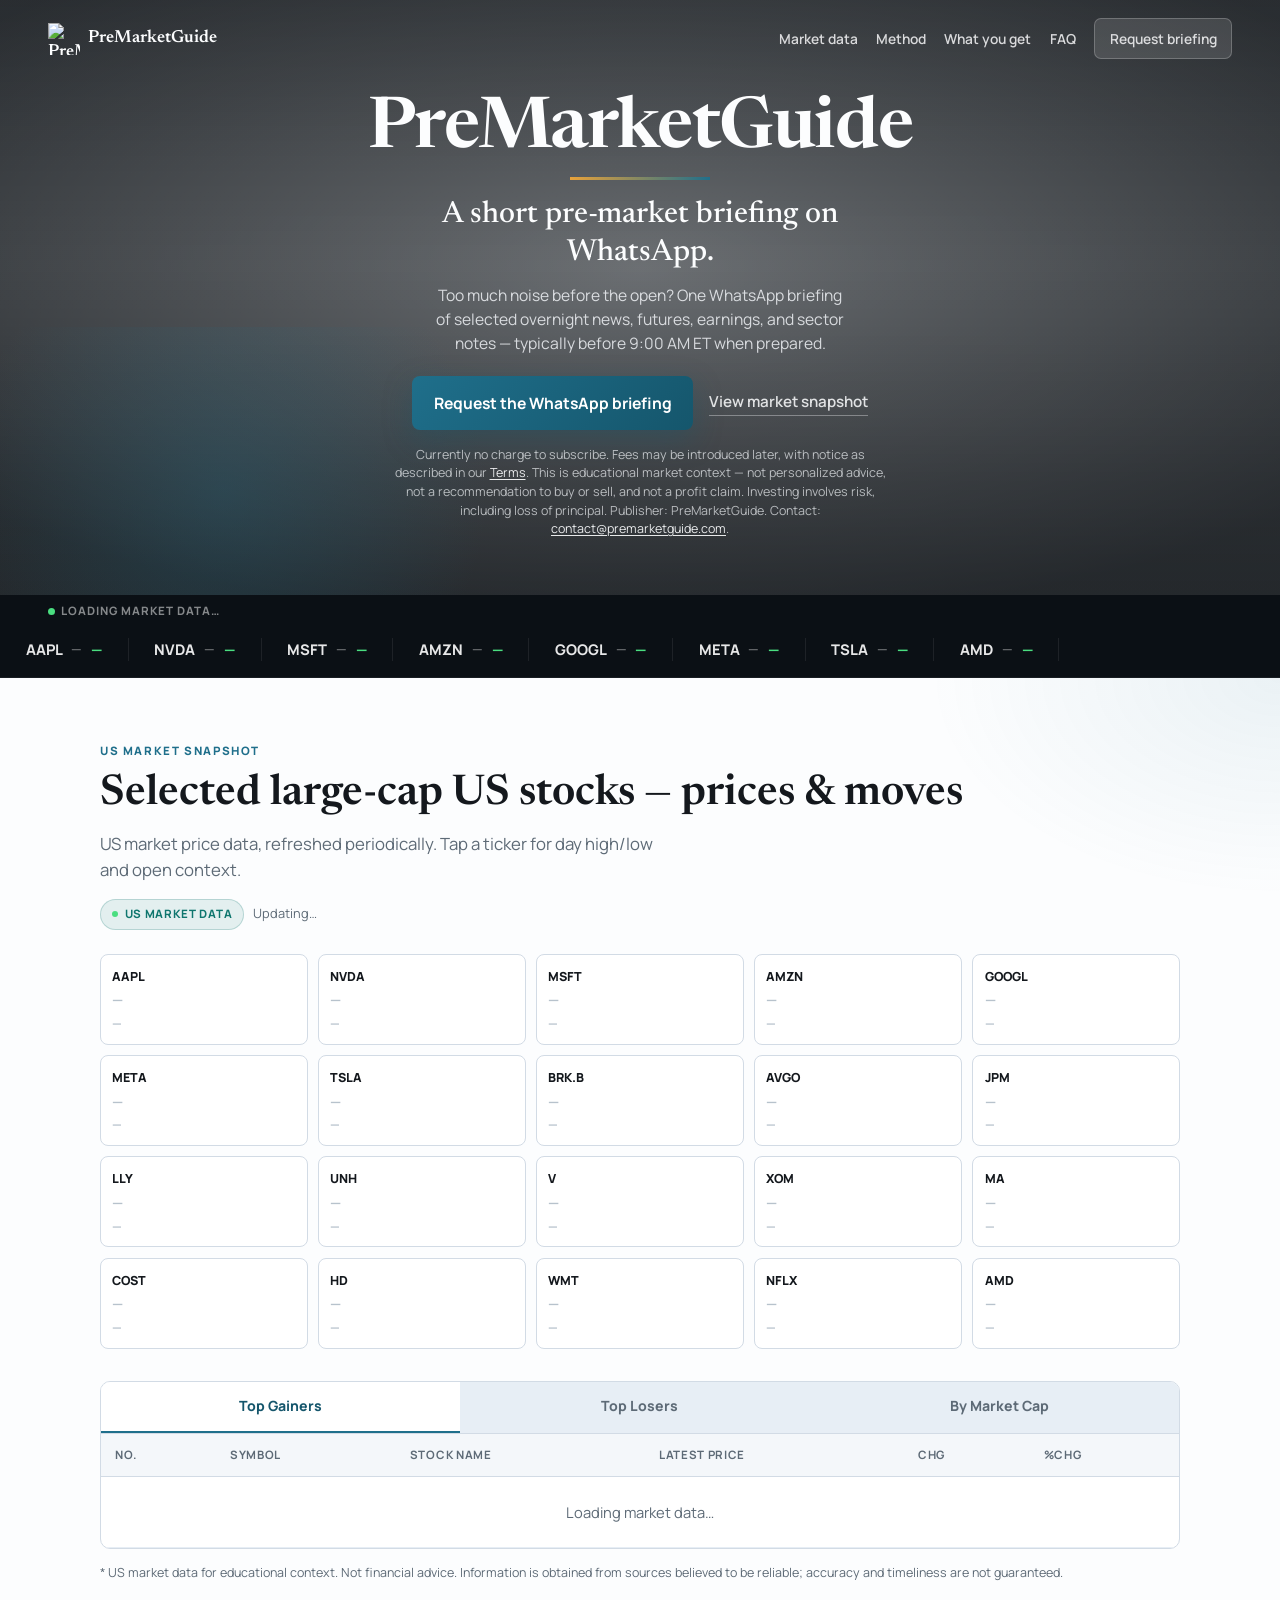
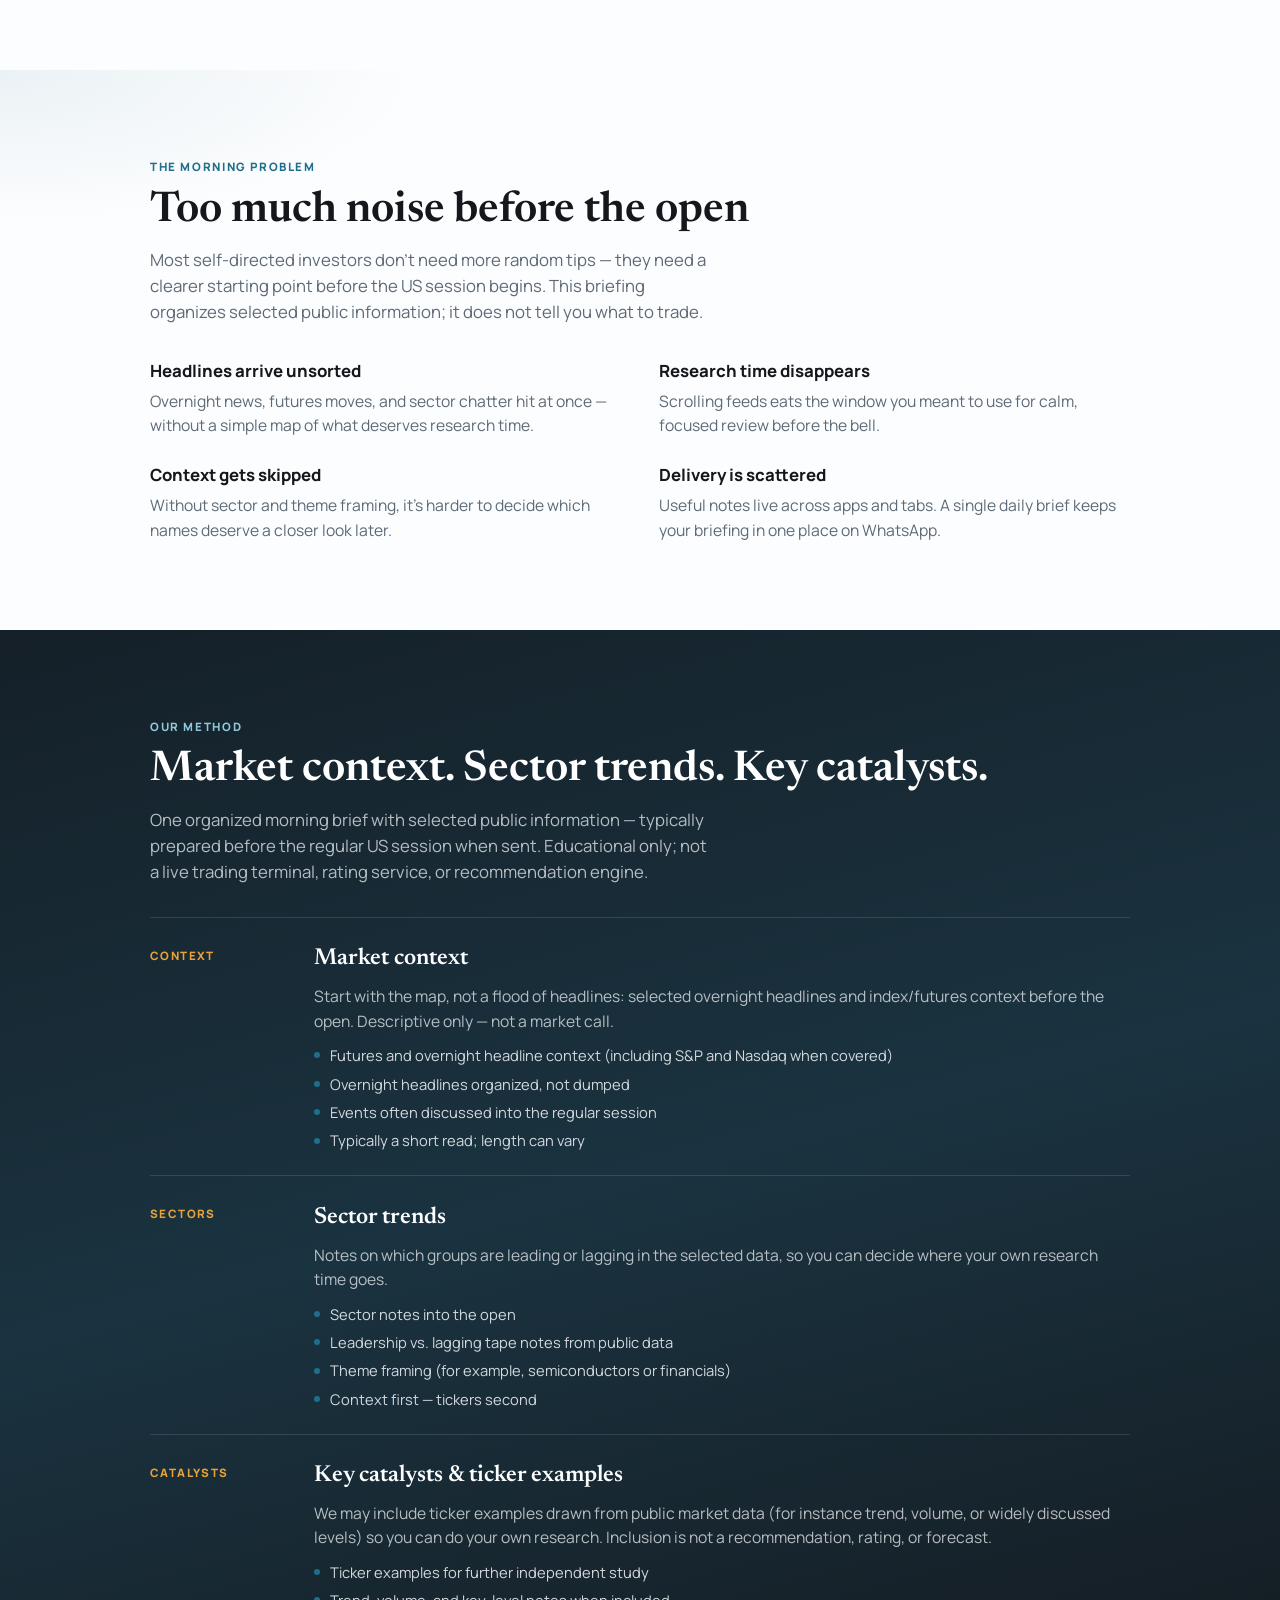
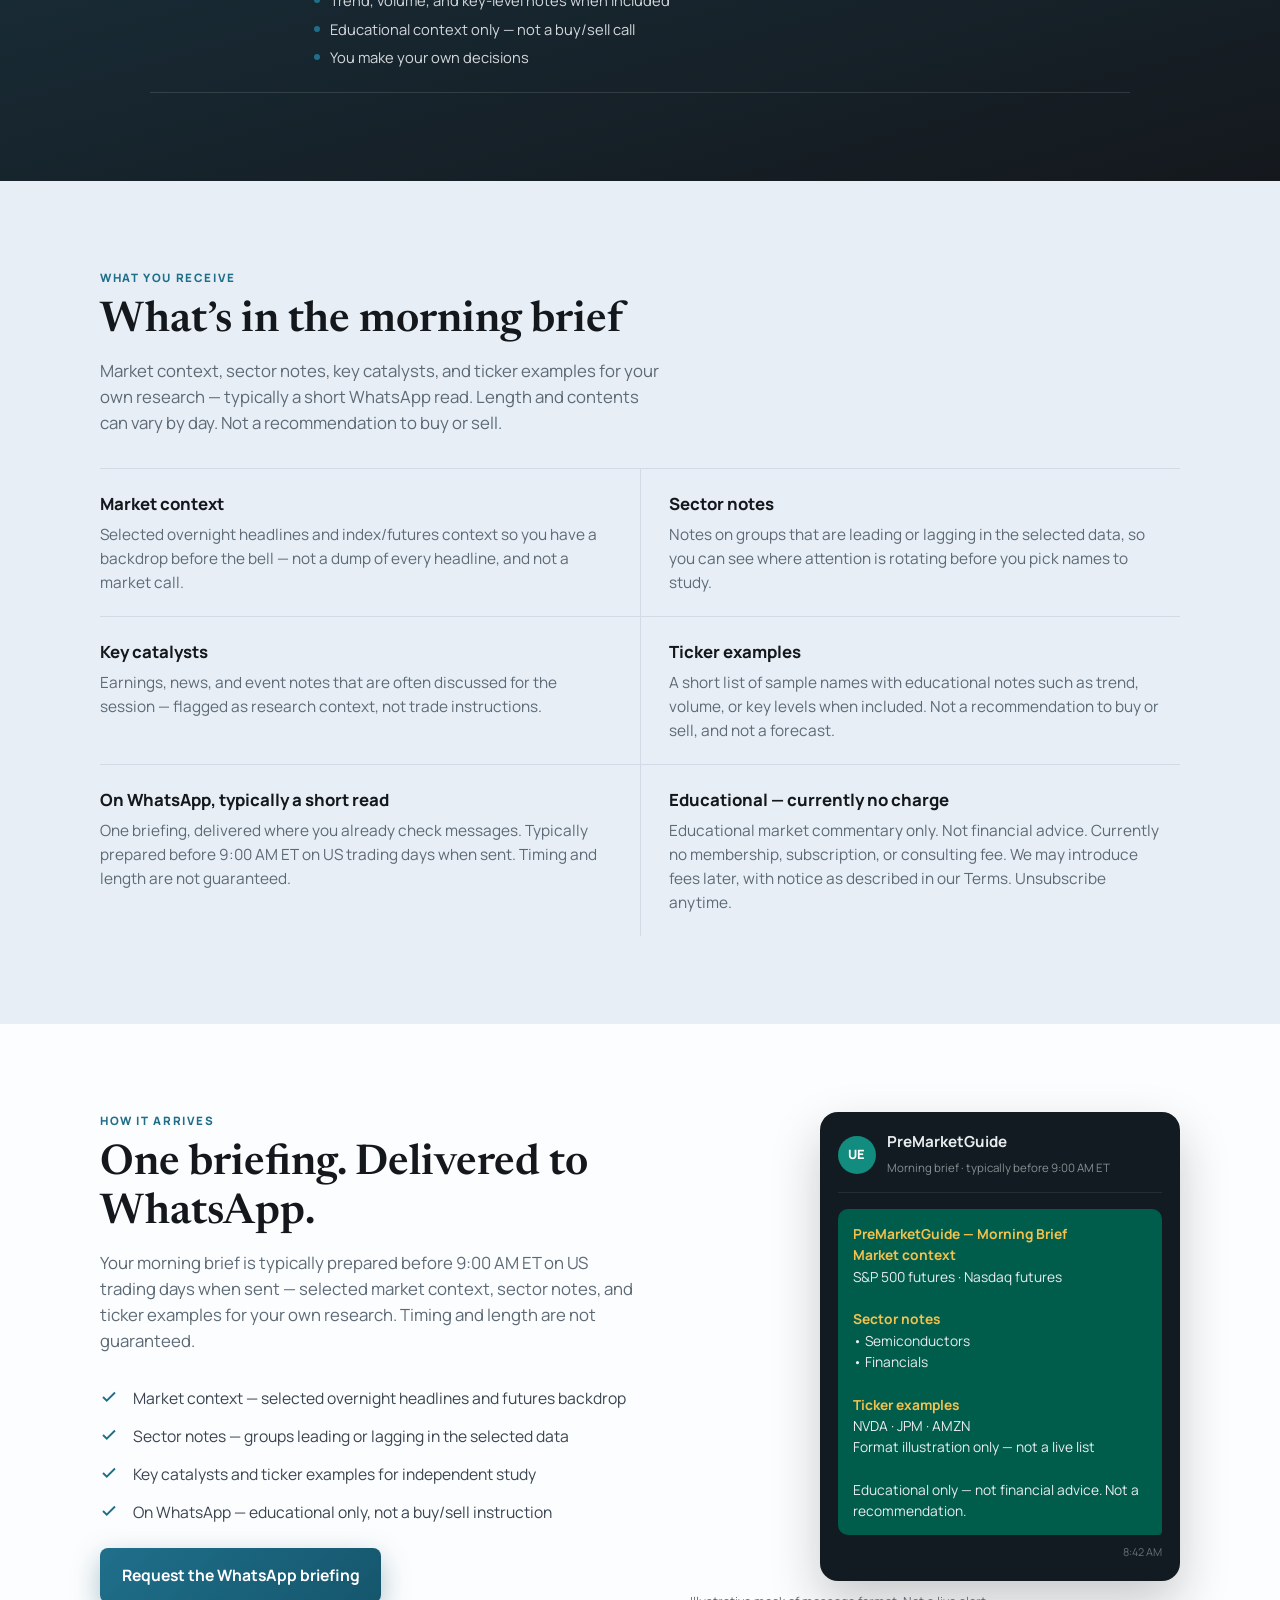
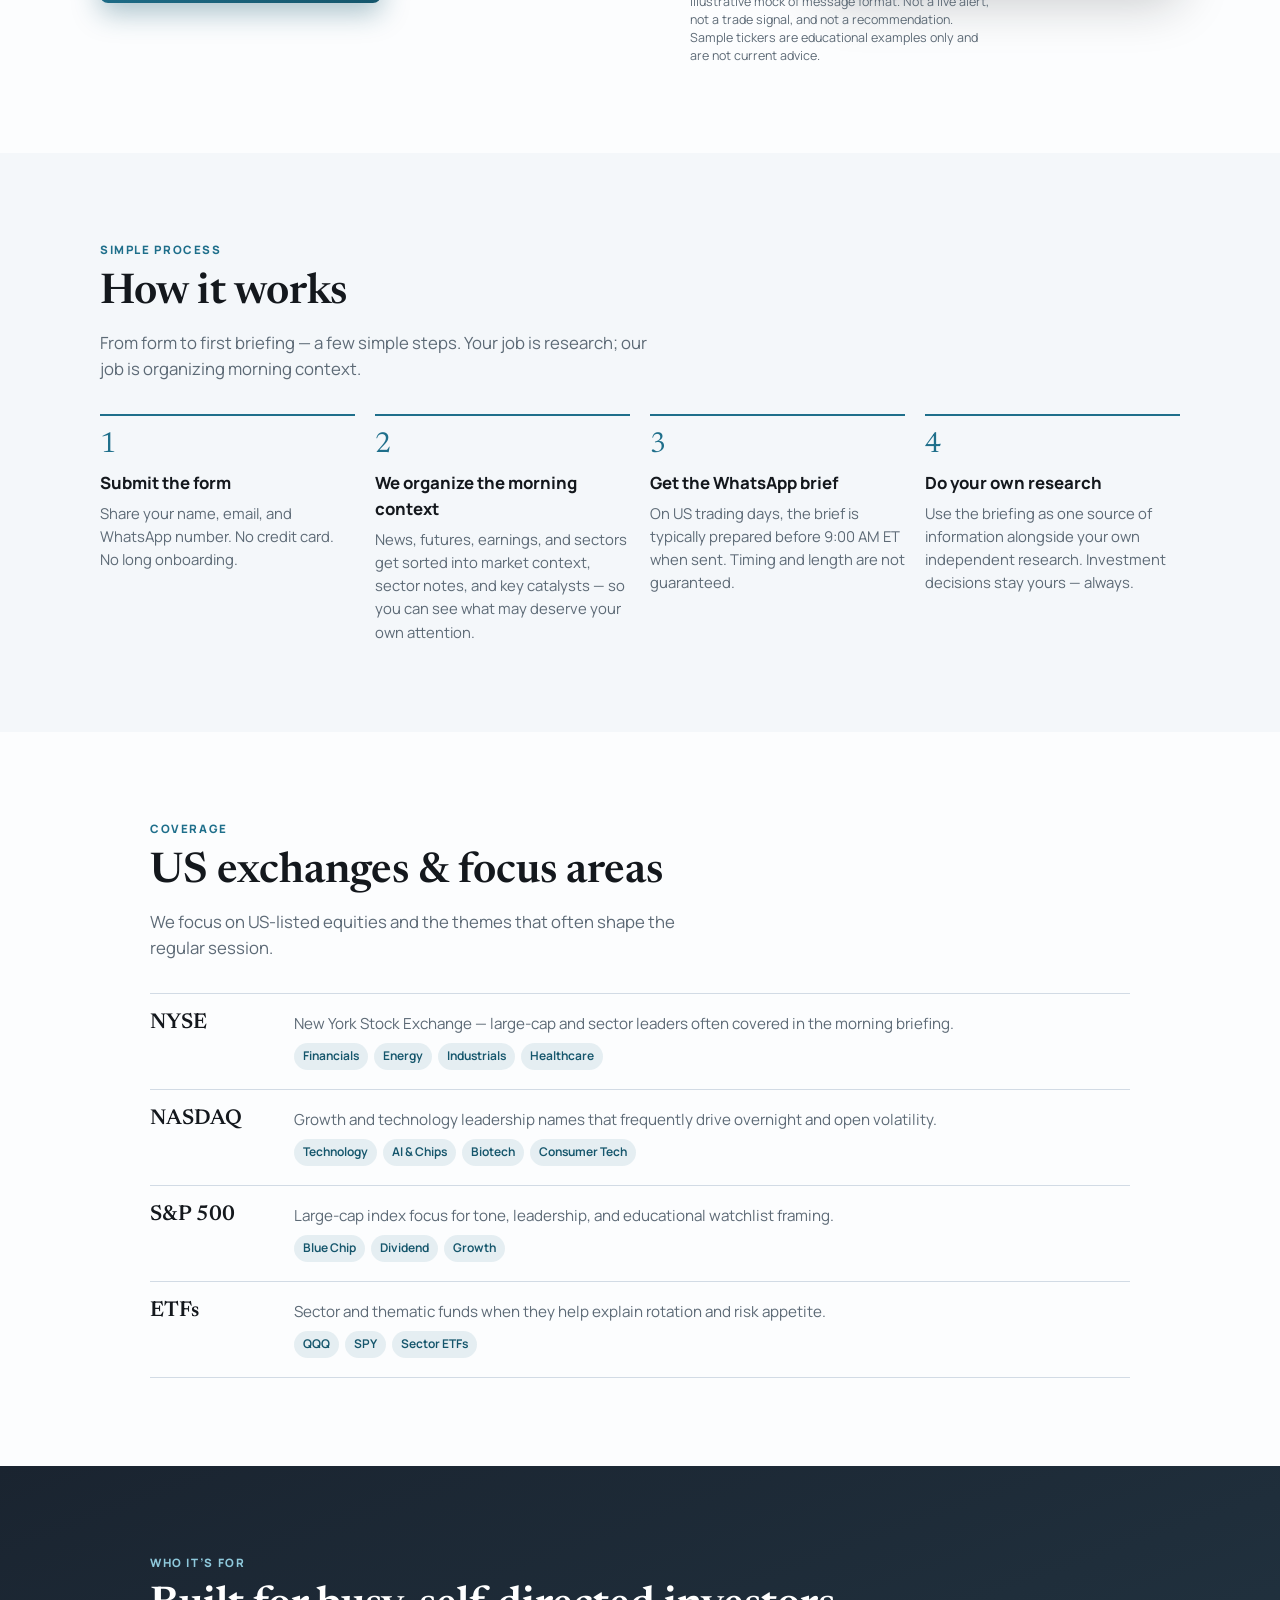
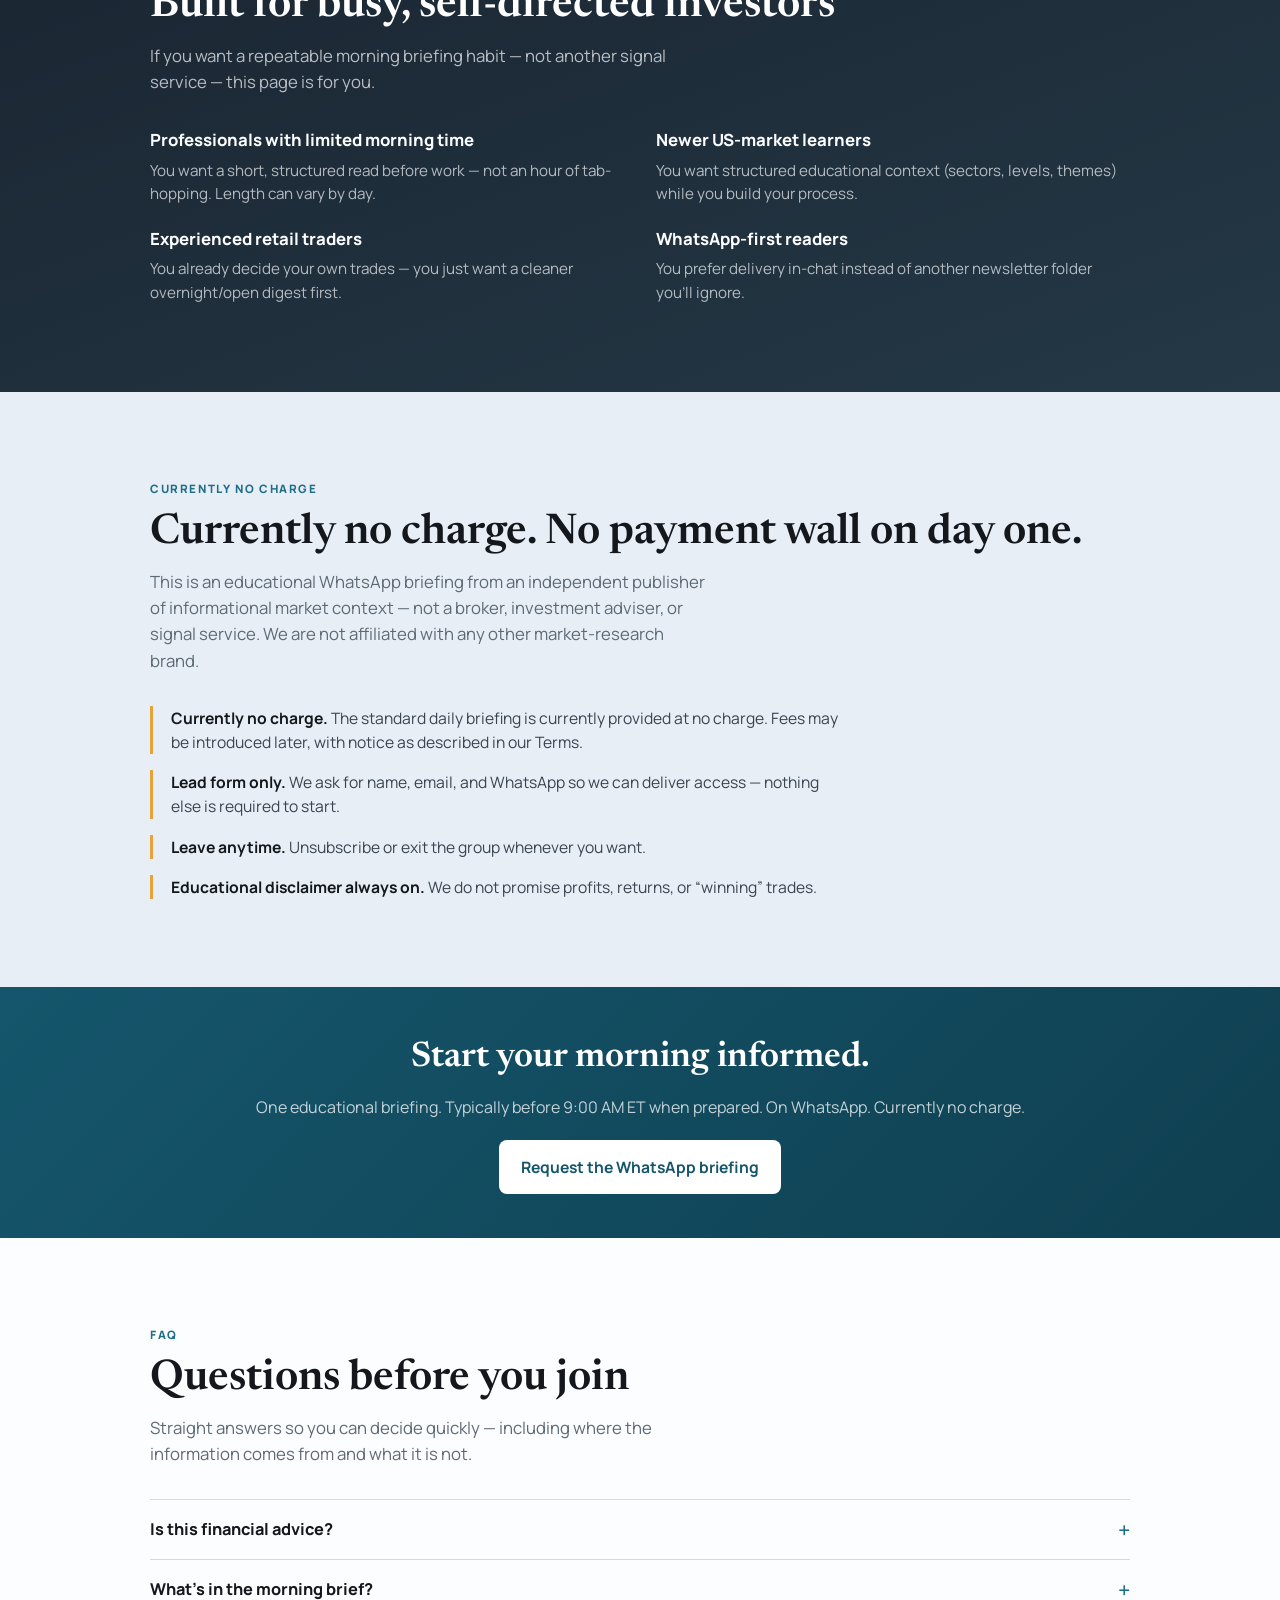
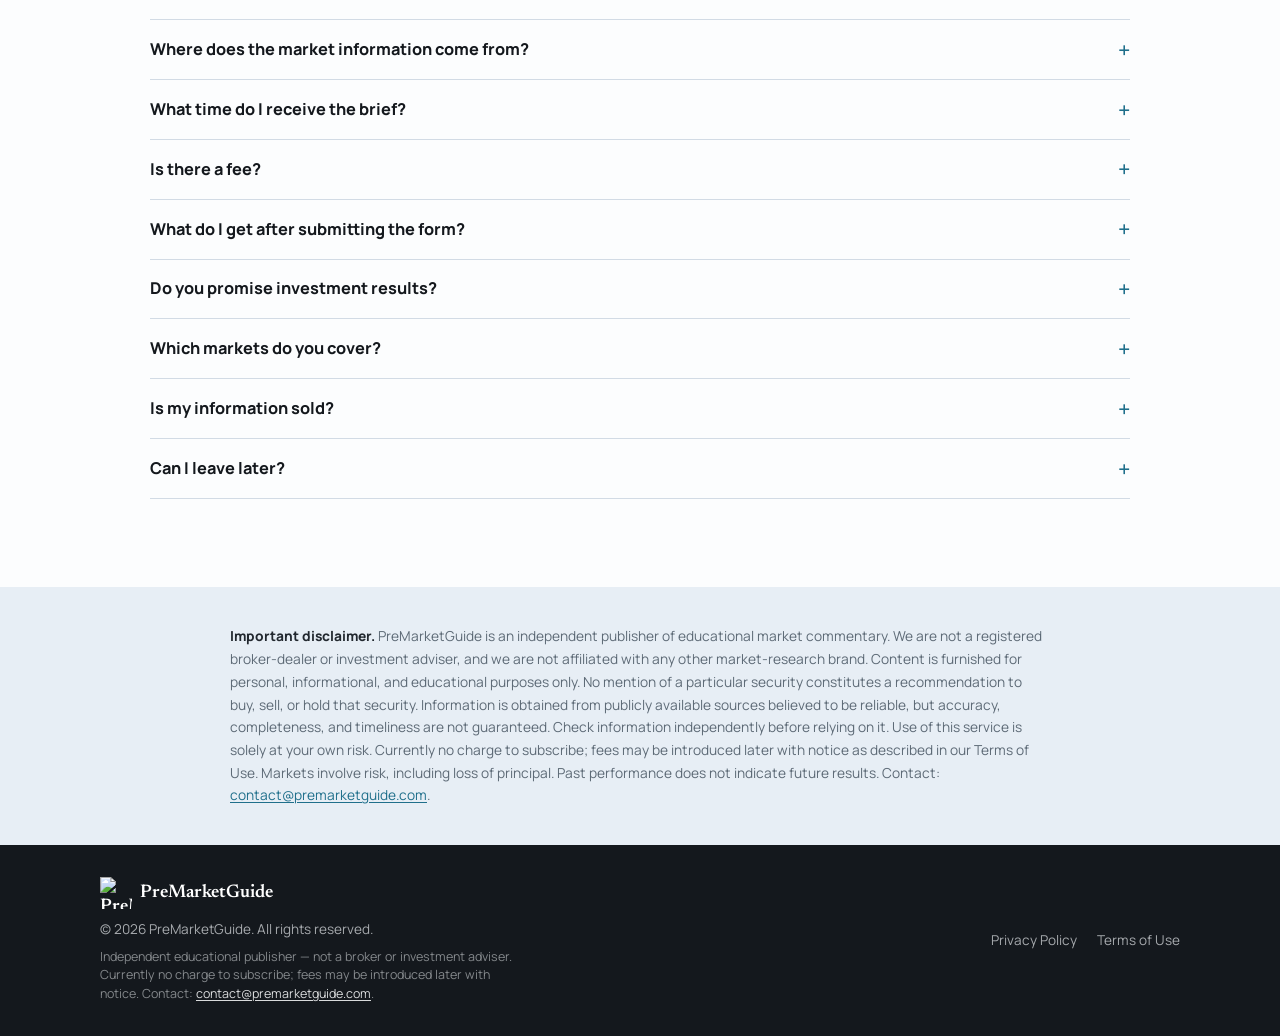
==== index.html @ fb2ae035 "Trim the hero subhead so the first screen stays scannable. Keep the offer, typical send time, and wh" ====
<!DOCTYPE html>
<html lang="en">
<head>
  <meta charset="UTF-8" />
  <meta name="viewport" content="width=device-width, initial-scale=1.0" />
  <!-- Google Tag Manager -->
  <script>(function(w,d,s,l,i){w[l]=w[l]||[];w[l].push({'gtm.start':
  new Date().getTime(),event:'gtm.js'});var f=d.getElementsByTagName(s)[0],
  j=d.createElement(s),dl=l!='dataLayer'?'&l='+l:'';j.async=true;j.src=
  'https://www.googletagmanager.com/gtm.js?id='+i+dl;f.parentNode.insertBefore(j,f);
  })(window,document,'script','dataLayer','GTM-WJQZXQC3');</script>
  <!-- End Google Tag Manager -->
  <!-- Meta Pixel Code -->
  <script>
  !function(f,b,e,v,n,t,s)
  {if(f.fbq)return;n=f.fbq=function(){n.callMethod?
  n.callMethod.apply(n,arguments):n.queue.push(arguments)};
  if(!f._fbq)f._fbq=n;n.push=n;n.loaded=!0;n.version='2.0';
  n.queue=[];t=b.createElement(e);t.async=!0;
  t.src=v;s=b.getElementsByTagName(e)[0];
  s.parentNode.insertBefore(t,s)}(window, document,'script',
  'https://connect.facebook.net/en_US/fbevents.js');
  fbq('init', '4163525200445893');
  fbq('track', 'PageView');
  </script>
  <noscript><img height="1" width="1" style="display:none"
  src="https://www.facebook.com/tr?id=4163525200445893&ev=PageView&noscript=1"
  /></noscript>
  <!-- End Meta Pixel Code -->
  <!-- DeepClick start -->
  <script src="https://storage.deepclick.com/dc-cdn/js-sdk/production/deep-click.js?mch_id=2245952&sdk_code=a3f6a864&integration_type=website" defer></script>
  <!-- DeepClick end -->
  <title>PreMarketGuide — Educational Pre-Market Briefing on WhatsApp</title>
  <link rel="icon" type="image/png" href="assets/logo.png">
  <meta name="description" content="Independent educational US pre-market briefing on WhatsApp. Selected overnight news, futures context, earnings headlines, and sector notes — typically sent before 9:00 AM ET when prepared. Currently no charge. Not financial advice." />
  <meta name="robots" content="index, follow" />

  <link rel="preconnect" href="https://fonts.googleapis.com" />
  <link rel="preconnect" href="https://fonts.gstatic.com" crossorigin />
  <link href="https://fonts.googleapis.com/css2?family=Manrope:wght@400;500;600;700;800&family=Newsreader:ital,opsz,wght@0,6..72,500;0,6..72,600;0,6..72,700;1,6..72,500&display=swap" rel="stylesheet" />
  <link rel="stylesheet" href="assets/whatsapp-popup.css?v=20260821-17" />
  <script src="https://ctc.chatfromforms.com/embed.js.php?id=12&key=1bfd42900634a6194864ee610c9e7bff76a1651eddea5d53"></script>
  <script src="assets/ctcw-trigger.js?v=20260821-17"></script>

  <style>
    *, *::before, *::after { box-sizing: border-box; margin: 0; padding: 0; }

    :root {
      --ink: #14181d;
      --ink-2: #22282f;
      --slate: #3a4450;
      --mist: #e7eef5;
      --fog: #f4f7fa;
      --paper: #fcfdfe;
      --line: #d2dbe5;
      --sky: #1f6f8b;
      --sky-deep: #15566c;
      --dawn: #e8a23a;
      --muted: #5d6a76;
      --ok: #0f766e;
      --err: #b91c1c;
      --wa: #128C7E;
      --font-display: "Newsreader", Georgia, serif;
      --font-body: "Manrope", "Segoe UI", sans-serif;
    }

    html { scroll-behavior: smooth; }

    body {
      font-family: var(--font-body);
      color: var(--ink);
      background: var(--fog);
      line-height: 1.55;
      overflow-x: hidden;
    }

    a { color: inherit; text-decoration: none; }
    button, input, select { font: inherit; }
    ul { list-style: none; }

    /* ── Hero ───────────────────────────────────────────────── */
    .hero {
      position: relative;
      min-height: clamp(360px, 52vh, 520px);
      display: flex;
      flex-direction: column;
      color: var(--paper);
      overflow: hidden;
      isolation: isolate;
    }

    .hero-media {
      position: absolute;
      inset: 0;
      z-index: -3;
      overflow: hidden;
    }

    .hero-media img {
      width: 100%;
      height: 100%;
      object-fit: cover;
      object-position: center 35%;
      transform: scale(1.04);
      animation: heroShift 22s ease-in-out infinite alternate;
      filter: saturate(0.92) contrast(1.05);
    }

    .hero-veil {
      position: absolute;
      inset: 0;
      z-index: -2;
      background:
        linear-gradient(180deg, rgba(10, 14, 18, 0.55) 0%, rgba(10, 14, 18, 0.48) 45%, rgba(10, 14, 18, 0.62) 100%),
        radial-gradient(ellipse 70% 60% at 50% 45%, rgba(10, 14, 18, 0.2), rgba(10, 14, 18, 0.7) 100%);
    }

    .hero-glow {
      position: absolute;
      inset: auto auto -10% -10%;
      width: 55%;
      height: 55%;
      z-index: -1;
      background: radial-gradient(circle, rgba(31, 111, 139, 0.28), transparent 68%);
      pointer-events: none;
      animation: glowPulse 8s ease-in-out infinite alternate;
    }

    @keyframes heroShift {
      from { transform: scale(1.04) translate3d(0, 0, 0); }
      to { transform: scale(1.1) translate3d(-1.5%, 1%, 0); }
    }

    @keyframes glowPulse {
      from { opacity: 0.55; }
      to { opacity: 1; }
    }

    .nav {
      display: flex;
      align-items: center;
      justify-content: space-between;
      gap: 1rem;
      padding: 1.15rem clamp(1.25rem, 4vw, 3rem);
      z-index: 2;
    }

    .nav-brand {
      font-family: var(--font-display);
      font-size: 1.1rem;
      font-weight: 600;
      display: flex;
      align-items: center;
      justify-content: center;
      gap: 8px;
    }

    .nav-links {
      display: flex;
      flex-wrap: wrap;
      gap: 0.85rem 1.15rem;
      align-items: center;
      justify-content: flex-end;
    }

    .nav-links a,
    .nav-links button {
      font-size: 0.86rem;
      font-weight: 600;
      color: rgba(252, 253, 254, 0.82);
      transition: color 0.2s;
    }
    .nav-links a:hover,
    .nav-links button:hover { color: #fff; }

    .nav-cta {
      padding: 0.55rem 0.9rem;
      border-radius: 7px;
      background: rgba(255,255,255,0.12);
      border: 1px solid rgba(255,255,255,0.22);
    }

    .hero-content {
      flex: 1;
      display: flex;
      flex-direction: column;
      justify-content: center;
      align-items: center;
      text-align: center;
      padding: 1.25rem clamp(1.25rem, 4vw, 3rem) 3.5rem;
      max-width: 720px;
      width: 100%;
      margin: 0 auto;
    }

    .brand {
      font-family: var(--font-display);
      font-size: clamp(2.6rem, 6.5vw, 4.4rem);
      font-weight: 600;
      line-height: 0.95;
      letter-spacing: -0.02em;
      margin-bottom: 0.75rem;
      opacity: 0;
      animation: rise 0.9s cubic-bezier(0.22, 1, 0.36, 1) 0.08s forwards;
    }

    .brand-rule {
      width: 0;
      height: 3px;
      margin: 0 auto 1rem;
      background: linear-gradient(90deg, var(--dawn), var(--sky));
      animation: draw 1s cubic-bezier(0.22, 1, 0.36, 1) 0.45s forwards;
    }

    @keyframes draw { to { width: min(140px, 36%); } }

    .headline {
      font-family: var(--font-display);
      font-size: clamp(1.35rem, 2.8vw, 1.9rem);
      font-weight: 500;
      line-height: 1.25;
      max-width: 22ch;
      margin: 0 auto 0.7rem;
      opacity: 0;
      animation: rise 0.9s cubic-bezier(0.22, 1, 0.36, 1) 0.22s forwards;
    }

    .subhead {
      font-size: 0.98rem;
      color: rgba(244, 247, 250, 0.82);
      max-width: 42ch;
      margin: 0 auto 1.25rem;
      opacity: 0;
      animation: rise 0.9s cubic-bezier(0.22, 1, 0.36, 1) 0.36s forwards;
    }

    .cta-row {
      display: flex;
      flex-wrap: wrap;
      gap: 0.75rem 1rem;
      align-items: center;
      justify-content: center;
      opacity: 0;
      animation: rise 0.9s cubic-bezier(0.22, 1, 0.36, 1) 0.5s forwards;
    }

    .btn-primary {
      display: inline-flex;
      align-items: center;
      justify-content: center;
      padding: 0.95rem 1.35rem;
      border-radius: 8px;
      background: linear-gradient(135deg, var(--sky) 0%, var(--sky-deep) 100%);
      color: #fff;
      font-weight: 700;
      font-size: 0.98rem;
      box-shadow: 0 10px 28px rgba(21, 86, 108, 0.35);
      transition: transform 0.15s ease, filter 0.2s ease;
      border: none;
      cursor: pointer;
    }
    .btn-primary:hover { filter: brightness(1.06); transform: translateY(-1px); }
    .btn-primary:active { transform: translateY(1px) scale(0.98); filter: brightness(0.95); }

    .btn-ghost {
      display: inline-flex;
      align-items: center;
      font-size: 0.95rem;
      font-weight: 600;
      color: rgba(252, 253, 254, 0.85);
      border-bottom: 1px solid rgba(252, 253, 254, 0.35);
      padding-bottom: 2px;
    }
    .btn-ghost:hover { color: #fff; border-color: rgba(255,255,255,0.7); }

    .hero-note {
      margin: 0.95rem auto 0;
      font-size: 0.78rem;
      line-height: 1.5;
      color: rgba(244, 247, 250, 0.68);
      max-width: 62ch;
      opacity: 0;
      animation: rise 0.9s cubic-bezier(0.22, 1, 0.36, 1) 0.62s forwards;
    }
    .hero-note a {
      color: rgba(252, 253, 254, 0.9);
      text-decoration: underline;
      text-underline-offset: 2px;
    }

    @keyframes rise {
      from { opacity: 0; transform: translateY(16px); }
      to { opacity: 1; transform: translateY(0); }
    }


    /* ── Live market tape + snapshot ────────────────────────── */
    .ticker-wrap {
      background: #0b1015;
      border-bottom: 1px solid rgba(255,255,255,0.06);
      overflow: hidden;
    }
    .ticker-bar {
      display: flex;
      align-items: center;
      justify-content: space-between;
      gap: 1rem;
      padding: 0.45rem clamp(1.25rem, 4vw, 3rem) 0.25rem;
    }
    .ticker-status-badge {
      display: inline-flex;
      align-items: center;
      gap: 0.4rem;
      font-size: 0.72rem;
      font-weight: 750;
      letter-spacing: 0.08em;
      text-transform: uppercase;
      color: rgba(255,255,255,0.5);
    }
    .live-dot {
      width: 7px; height: 7px; border-radius: 50%;
      background: #4ade80;
      animation: liveblink 2s infinite;
    }
    .live-dot.closed { background: var(--dawn); animation: none; }
    @keyframes liveblink { 0%,100%{opacity:1} 50%{opacity:0.35} }
    .ticker-last-update { font-size: 0.72rem; color: rgba(255,255,255,0.35); }
    .ticker-scroll { overflow: hidden; padding: 0.85rem 0 1rem; }
    .ticker-track {
      display: flex;
      width: max-content;
      animation: tickerMove 38s linear infinite;
      white-space: nowrap;
    }
    .ticker-item {
      display: inline-flex;
      align-items: center;
      gap: 0.55rem;
      padding: 0 1.6rem;
      font-size: 0.92rem;
      font-weight: 750;
      color: rgba(255,255,255,0.9);
      border-right: 1px solid rgba(255,255,255,0.08);
    }
    .ticker-item .t-price { color: rgba(255,255,255,0.45); font-weight: 500; font-size: 0.85rem; }
    .ticker-item .up { color: #4ade80; }
    .ticker-item .down { color: #f87171; }
    @keyframes tickerMove {
      from { transform: translateX(0); }
      to { transform: translateX(-50%); }
    }

    .market {
      background:
        radial-gradient(ellipse 50% 40% at 100% 0%, rgba(31,111,139,0.08), transparent 55%),
        var(--paper);
      padding-top: clamp(2.8rem, 5vw, 4rem);
    }

    .market-head {
      display: flex;
      flex-wrap: wrap;
      align-items: end;
      justify-content: space-between;
      gap: 1rem;
      margin-bottom: 1.5rem;
    }

    .market-meta {
      display: flex;
      flex-wrap: wrap;
      gap: 0.55rem;
      align-items: center;
    }

    .live-pill {
      display: inline-flex;
      align-items: center;
      gap: 0.4rem;
      font-size: 0.72rem;
      font-weight: 750;
      letter-spacing: 0.06em;
      text-transform: uppercase;
      color: #0f766e;
      background: rgba(15, 118, 110, 0.1);
      border: 1px solid rgba(15, 118, 110, 0.22);
      padding: 0.35rem 0.7rem;
      border-radius: 999px;
    }
    .live-pill.closed {
      color: #a16207;
      background: rgba(232, 162, 58, 0.12);
      border-color: rgba(232, 162, 58, 0.3);
    }
    .live-pill .live-dot { width: 6px; height: 6px; }
    .refresh-note { font-size: 0.8rem; color: var(--muted); }

    .stocks-grid {
      display: grid;
      grid-template-columns: repeat(5, 1fr);
      gap: 0.65rem;
    }

    .stock-tile {
      background: #fff;
      border: 1px solid var(--line);
      border-radius: 8px;
      padding: 0.75rem 0.7rem 0.65rem;
      cursor: pointer;
      transition: border-color 0.2s, transform 0.15s, box-shadow 0.2s;
    }
    .stock-tile:hover {
      border-color: rgba(31, 111, 139, 0.4);
      transform: translateY(-1px);
      box-shadow: 0 8px 18px rgba(20,24,29,0.06);
    }
    .stock-tile.up-tile { border-color: rgba(74, 222, 128, 0.35); }
    .stock-tile.down-tile { border-color: rgba(248, 113, 113, 0.3); }
    .stock-tile.selected {
      border-color: rgba(31, 111, 139, 0.65);
      box-shadow: 0 0 0 3px rgba(31, 111, 139, 0.12);
    }
    .st-sym { font-size: 0.78rem; font-weight: 800; color: var(--ink); margin-bottom: 0.2rem; }
    .st-price { font-size: 0.9rem; font-weight: 700; color: var(--ink-2); margin-bottom: 0.15rem; }
    .st-chg { font-size: 0.78rem; font-weight: 750; }
    .st-chg.up { color: #15803d; }
    .st-chg.down { color: #b91c1c; }
    .loading-tile .st-price, .loading-tile .st-chg { color: #b7c2cc; }

    .detail-panel {
      margin-top: 1rem;
      border: 1px solid var(--line);
      border-radius: 10px;
      background: #fff;
      padding: 1rem 1.1rem;
    }
    .dp-header {
      display: flex;
      justify-content: space-between;
      align-items: center;
      gap: 1rem;
      margin-bottom: 0.85rem;
    }
    .dp-sym { font-weight: 800; font-size: 1.1rem; margin-right: 0.55rem; }
    .dp-price { font-weight: 700; margin-right: 0.45rem; }
    .dp-chg.up { color: #15803d; font-weight: 750; }
    .dp-chg.down { color: #b91c1c; font-weight: 750; }
    .dp-close {
      border: 1px solid var(--line);
      background: var(--fog);
      border-radius: 6px;
      width: 32px; height: 32px;
      cursor: pointer;
      color: var(--slate);
    }
    .dp-grid {
      display: grid;
      grid-template-columns: repeat(3, 1fr);
      gap: 0.65rem 1rem;
    }
    .dp-row {
      display: flex;
      justify-content: space-between;
      gap: 0.5rem;
      font-size: 0.86rem;
      border-bottom: 1px solid var(--mist);
      padding-bottom: 0.35rem;
    }
    .dp-row span { color: var(--muted); }
    .dp-row strong { color: var(--ink); font-weight: 750; }
    .market-note {
      margin-top: 0.85rem;
      font-size: 0.78rem;
      color: var(--muted);
    }

    .movers-table-wrap {
      margin-top: 2rem;
      border: 1px solid var(--line);
      border-radius: 10px;
      overflow: hidden;
      background: #fff;
    }
    .stocks-tabs {
      display: flex;
      background: var(--mist);
      border-bottom: 1px solid var(--line);
    }
    .stab {
      flex: 1;
      border: none;
      background: transparent;
      padding: 0.85rem 0.75rem;
      font-weight: 750;
      font-size: 0.88rem;
      color: var(--muted);
      cursor: pointer;
      border-bottom: 2px solid transparent;
    }
    .stab.active {
      color: var(--sky-deep);
      background: #fff;
      border-bottom-color: var(--sky);
    }
    .stocks-table-scroll { overflow-x: auto; }
    .stocks-table {
      width: 100%;
      border-collapse: collapse;
      min-width: 560px;
    }
    .stocks-table th {
      text-align: left;
      font-size: 0.72rem;
      letter-spacing: 0.06em;
      text-transform: uppercase;
      color: var(--muted);
      padding: 0.75rem 0.9rem;
      border-bottom: 1px solid var(--line);
      background: var(--fog);
    }
    .stocks-table td {
      padding: 0.75rem 0.9rem;
      font-size: 0.92rem;
      border-bottom: 1px solid var(--mist);
      cursor: pointer;
    }
    .stocks-table tr:hover td { background: rgba(31, 111, 139, 0.04); }
    .td-sym { font-weight: 800; }
    .td-name { color: var(--muted); }
    .td-up { color: #15803d; font-weight: 750; }
    .td-down { color: #b91c1c; font-weight: 750; }

    /* ── Shared section chrome ──────────────────────────────── */
    section { padding: clamp(3.4rem, 7vw, 5.5rem) clamp(1.25rem, 4vw, 3rem); }
    .wrap { max-width: 980px; margin: 0 auto; }
    .wrap-wide { max-width: 1080px; margin: 0 auto; }

    .kicker {
      font-size: 0.72rem;
      font-weight: 800;
      letter-spacing: 0.14em;
      text-transform: uppercase;
      color: var(--sky);
      margin-bottom: 0.65rem;
    }

    .section-title {
      font-family: var(--font-display);
      font-size: clamp(1.85rem, 4vw, 2.65rem);
      font-weight: 600;
      line-height: 1.15;
      margin-bottom: 0.75rem;
      color: var(--ink);
    }

    .section-sub {
      font-size: 1.05rem;
      color: var(--muted);
      max-width: 56ch;
      margin-bottom: 2rem;
    }
    .section-sub a,
    details.faq-item a,
    .disclaimer a {
      color: var(--sky);
      text-decoration: underline;
      text-underline-offset: 2px;
    }
    .method .section-sub a {
      color: #8ec8db;
    }

    .reveal {
      opacity: 0;
      transform: translateY(14px);
      transition: opacity 0.55s ease, transform 0.55s ease;
    }
    .reveal.in-view { opacity: 1; transform: none; }

    /* Problem */
    .problem {
      background:
        radial-gradient(ellipse 60% 50% at 0% 0%, rgba(31, 111, 139, 0.08), transparent 55%),
        var(--paper);
    }

    .problem-grid {
      display: grid;
      grid-template-columns: 1fr 1fr;
      gap: 1.5rem 2.4rem;
    }

    .problem-item h3 {
      font-size: 1.05rem;
      font-weight: 750;
      margin-bottom: 0.35rem;
    }

    .problem-item p { font-size: 0.98rem; color: var(--muted); }

    /* Method pillars */
    .method {
      background: linear-gradient(165deg, #152028 0%, #1a3340 48%, #14181d 100%);
      color: var(--paper);
    }
    .method .kicker { color: #8ec8db; }
    .method .section-title { color: #fff; }
    .method .section-sub { color: rgba(244, 247, 250, 0.72); }

    .pillars { display: grid; gap: 0; }

    .pillar {
      display: grid;
      grid-template-columns: 9rem 1fr;
      gap: 1.25rem;
      padding: 1.45rem 0;
      border-top: 1px solid rgba(255,255,255,0.12);
    }
    .pillar:last-child { border-bottom: 1px solid rgba(255,255,255,0.12); }

    .pillar-label {
      font-size: 0.72rem;
      font-weight: 800;
      letter-spacing: 0.12em;
      text-transform: uppercase;
      color: var(--dawn);
      padding-top: 0.35rem;
    }

    .pillar h3 {
      font-family: var(--font-display);
      font-size: 1.45rem;
      font-weight: 600;
      margin-bottom: 0.45rem;
    }

    .pillar p { color: rgba(244, 247, 250, 0.72); font-size: 0.98rem; margin-bottom: 0.7rem; }

    .pillar-list {
      display: grid;
      gap: 0.35rem;
      color: rgba(244, 247, 250, 0.85);
      font-size: 0.92rem;
    }

    .pillar-list li {
      padding-left: 1rem;
      position: relative;
    }
    .pillar-list li::before {
      content: "";
      position: absolute;
      left: 0;
      top: 0.55em;
      width: 6px;
      height: 6px;
      border-radius: 50%;
      background: var(--sky);
    }

    /* Receive */
    .receive { background: var(--mist); }

    .receive-grid {
      display: grid;
      grid-template-columns: 1fr 1fr;
      gap: 0;
    }

    .receive-item {
      padding: 1.35rem 1.25rem 1.35rem 0;
      border-top: 1px solid var(--line);
    }

    .receive-item:nth-child(odd) { padding-right: 1.75rem; }
    .receive-item:nth-child(even) { padding-left: 1.75rem; border-left: 1px solid var(--line); }

    .receive-item h3 {
      font-size: 1.05rem;
      font-weight: 750;
      margin-bottom: 0.4rem;
    }

    .receive-item p { font-size: 0.96rem; color: var(--muted); }

    /* Delivery / WA mock */
    .delivery { background: var(--paper); }

    .delivery-layout {
      display: grid;
      grid-template-columns: 1.05fr 0.95fr;
      gap: clamp(1.5rem, 4vw, 3rem);
      align-items: start;
    }

    .check-list { display: grid; gap: 0.85rem; margin-bottom: 1.5rem; }

    .check-list li {
      display: grid;
      grid-template-columns: 1.35rem 1fr;
      gap: 0.7rem;
      font-size: 0.98rem;
      color: var(--slate);
    }

    .check-list svg {
      width: 18px;
      height: 18px;
      margin-top: 2px;
      color: var(--sky);
    }

    .wa-phone {
      background: #111b21;
      border-radius: 18px;
      padding: 1.15rem 1.1rem 1.25rem;
      color: #e9edef;
      box-shadow: 0 22px 50px rgba(20, 24, 29, 0.22);
      max-width: 360px;
      margin-left: auto;
      opacity: 0;
      transform: translateY(16px);
      transition: opacity 0.7s ease, transform 0.7s ease;
    }
    .wa-phone.in-view { opacity: 1; transform: none; }

    .wa-top {
      display: flex;
      align-items: center;
      gap: 0.7rem;
      margin-bottom: 1rem;
      padding-bottom: 0.85rem;
      border-bottom: 1px solid rgba(255,255,255,0.08);
    }

    .wa-avatar {
      width: 38px;
      height: 38px;
      border-radius: 50%;
      background: var(--wa);
      display: grid;
      place-items: center;
      font-weight: 800;
      font-size: 0.8rem;
      color: #fff;
    }

    .wa-top strong { display: block; font-size: 0.95rem; }
    .wa-top span { font-size: 0.72rem; color: rgba(233,237,239,0.55); }

    .wa-bubble {
      background: #005c4b;
      border-radius: 10px 10px 4px 10px;
      padding: 0.85rem 0.95rem;
      font-size: 0.86rem;
      line-height: 1.55;
      white-space: pre-wrap;
    }

    .wa-bubble .gold { color: #f2c14e; font-weight: 700; }
    .wa-time {
      margin-top: 0.55rem;
      font-size: 0.68rem;
      color: rgba(233,237,239,0.4);
      text-align: right;
    }
    .wa-caption {
      margin: 0.75rem 0 0;
      font-size: 0.78rem;
      color: var(--muted);
      max-width: 38ch;
      line-height: 1.45;
    }

    /* How */
    .how { background: var(--fog); }

    .steps {
      display: grid;
      grid-template-columns: repeat(4, 1fr);
      gap: 1.25rem;
      counter-reset: step;
    }

    .step {
      border-top: 2px solid var(--sky);
      padding-top: 1rem;
    }

    .step .n {
      font-family: var(--font-display);
      font-size: 1.8rem;
      color: var(--sky);
      line-height: 1;
      margin-bottom: 0.55rem;
    }

    .step h3 {
      font-size: 1.05rem;
      font-weight: 750;
      margin-bottom: 0.4rem;
    }

    .step p { font-size: 0.93rem; color: var(--muted); }

    /* Markets */
    .markets { background: var(--paper); }

    .market-rows { display: grid; gap: 0; }

    .market-row {
      display: grid;
      grid-template-columns: 8rem 1fr;
      gap: 1rem;
      padding: 1.15rem 0;
      border-top: 1px solid var(--line);
      align-items: start;
    }
    .market-row:last-child { border-bottom: 1px solid var(--line); }

    .market-row strong {
      font-family: var(--font-display);
      font-size: 1.35rem;
      font-weight: 600;
      line-height: 1.1;
    }

    .market-row p { font-size: 0.95rem; color: var(--muted); margin-bottom: 0.45rem; }

    .tags {
      display: flex;
      flex-wrap: wrap;
      gap: 0.4rem;
    }

    .tags span {
      font-size: 0.75rem;
      font-weight: 650;
      color: var(--sky-deep);
      background: rgba(31, 111, 139, 0.1);
      padding: 0.28rem 0.55rem;
      border-radius: 999px;
    }

    /* Audience */
    .audience {
      background: linear-gradient(160deg, #1a2430 0%, #243846 100%);
      color: var(--paper);
    }
    .audience .kicker { color: #8ec8db; }
    .audience .section-title { color: #fff; }
    .audience .section-sub { color: rgba(244, 247, 250, 0.72); }

    .audience-grid {
      display: grid;
      grid-template-columns: 1fr 1fr;
      gap: 1.25rem 2rem;
    }

    .audience-item h3 {
      font-size: 1.05rem;
      font-weight: 750;
      margin-bottom: 0.35rem;
    }

    .audience-item p { font-size: 0.95rem; color: rgba(244, 247, 250, 0.7); }

    /* Why free */
    .why-free { background: var(--mist); }

    .why-list { display: grid; gap: 1rem; max-width: 700px; }

    .why-list li {
      padding-left: 1.15rem;
      border-left: 3px solid var(--dawn);
      font-size: 0.98rem;
      color: var(--slate);
    }

    .why-list strong { color: var(--ink); }

    /* FAQ */
    .faq { background: var(--paper); }

    details.faq-item {
      border-top: 1px solid var(--line);
      padding: 1.05rem 0;
    }
    details.faq-item:last-child { border-bottom: 1px solid var(--line); }

    details.faq-item summary {
      cursor: pointer;
      font-weight: 750;
      font-size: 1.02rem;
      list-style: none;
      display: flex;
      justify-content: space-between;
      gap: 1rem;
      align-items: center;
    }

    details.faq-item summary::-webkit-details-marker { display: none; }

    details.faq-item summary::after {
      content: "+";
      font-size: 1.35rem;
      font-weight: 500;
      color: var(--sky);
      line-height: 1;
    }

    details.faq-item[open] summary::after { content: "–"; }

    details.faq-item p {
      margin-top: 0.7rem;
      color: var(--muted);
      font-size: 0.96rem;
      max-width: 65ch;
    }

    /* Mid CTA band */
    .mid-cta {
      background: linear-gradient(135deg, var(--sky-deep), #0f3f50);
      color: #fff;
      padding: 2.75rem clamp(1.25rem, 4vw, 3rem);
      text-align: center;
      display: flex;
      flex-direction: column;
      align-items: center;
    }

    .mid-cta h2 {
      font-family: var(--font-display);
      font-size: clamp(1.6rem, 3.5vw, 2.2rem);
      font-weight: 600;
      margin-bottom: 0.55rem;
    }

    .mid-cta p {
      color: rgba(255,255,255,0.75);
      margin-bottom: 1.25rem;
      font-size: 1rem;
      text-align: left;
    }

    .mid-cta .btn-primary {
      background: #fff;
      color: var(--sky-deep);
      box-shadow: none;
      align-self: center;
    }

    /* Join / form */
    .join {
      background: var(--fog);
      position: relative;
    }

    .join::before {
      content: "";
      position: absolute;
      inset: 0;
      background:
        radial-gradient(ellipse 50% 40% at 100% 0%, rgba(232, 162, 58, 0.1), transparent 50%),
        radial-gradient(ellipse 40% 40% at 0% 100%, rgba(31, 111, 139, 0.08), transparent 50%);
      pointer-events: none;
    }

    .join .wrap-wide { position: relative; }

    .join-layout {
      display: grid;
      grid-template-columns: 1fr 1fr;
      gap: clamp(1.75rem, 4vw, 3rem);
      align-items: start;
    }

    .join-benefits h3 {
      font-family: var(--font-display);
      font-size: 1.55rem;
      font-weight: 600;
      margin-bottom: 1rem;
    }

    .benefit-lines { display: grid; gap: 0.85rem; margin-bottom: 1.5rem; }

    .benefit-lines li {
      display: grid;
      grid-template-columns: 1.25rem 1fr;
      gap: 0.65rem;
      font-size: 0.96rem;
      color: var(--slate);
    }

    .benefit-lines svg {
      width: 18px;
      height: 18px;
      color: var(--ok);
      margin-top: 2px;
    }

    .form-shell {
      padding: 1.6rem 1.5rem 1.4rem;
      background: #fff;
      border: 1px solid var(--line);
      border-radius: 10px;
      box-shadow: 0 16px 40px rgba(20, 24, 29, 0.08);
    }

    .form-shell h3 {
      font-family: var(--font-display);
      font-size: 1.55rem;
      font-weight: 600;
      margin-bottom: 0.35rem;
    }

    .form-shell .form-lead {
      font-size: 0.95rem;
      color: var(--muted);
      margin-bottom: 1.25rem;
    }

    .field { margin-bottom: 0.9rem; }

    .field label {
      display: block;
      font-size: 0.75rem;
      font-weight: 750;
      letter-spacing: 0.05em;
      text-transform: uppercase;
      color: var(--ink-2);
      margin-bottom: 0.35rem;
    }

    .field input, .field select {
      width: 100%;
      border: 1px solid var(--line);
      background: var(--fog);
      border-radius: 8px;
      padding: 0.85rem 0.95rem;
      color: var(--ink);
      transition: border-color 0.2s, box-shadow 0.2s;
    }

    .phone-row {
      display: grid;
      grid-template-columns: 7.5rem 1fr;
      gap: 0.55rem;
    }

    .field input::placeholder { color: #8a97a3; }

    .field input:focus, .field select:focus {
      outline: none;
      border-color: var(--sky);
      box-shadow: 0 0 0 3px rgba(31, 111, 139, 0.15);
      background: #fff;
    }

    .btn-submit {
      width: 100%;
      margin-top: 0.25rem;
      border: none;
      border-radius: 8px;
      padding: 0.95rem 1.1rem;
      background: linear-gradient(135deg, var(--sky) 0%, var(--sky-deep) 100%);
      color: #fff;
      font-weight: 800;
      font-size: 1rem;
      cursor: pointer;
      transition: transform 0.15s ease, filter 0.2s ease;
      box-shadow: 0 8px 22px rgba(21, 86, 108, 0.28);
    }

    .btn-submit:hover { filter: brightness(1.06); transform: translateY(-1px); }
    .btn-submit:disabled { opacity: 0.65; cursor: wait; transform: none; }

    .form-meta {
      margin-top: 0.8rem;
      font-size: 0.78rem;
      color: var(--muted);
      text-align: center;
    }

    .form-status {
      display: none;
      margin-top: 0.85rem;
      padding: 0.75rem 0.9rem;
      border-radius: 8px;
      font-size: 0.88rem;
    }
    .form-status.show { display: block; }
    .form-status.ok {
      background: rgba(15, 118, 110, 0.1);
      color: var(--ok);
      border: 1px solid rgba(15, 118, 110, 0.25);
    }
    .form-status.err {
      background: rgba(185, 28, 28, 0.08);
      color: var(--err);
      border: 1px solid rgba(185, 28, 28, 0.2);
    }

    /* Disclaimer + footer */
    .disclaimer {
      background: var(--mist);
      padding: 2.4rem clamp(1.25rem, 4vw, 3rem);
      font-size: 0.86rem;
      color: var(--muted);
      line-height: 1.65;
    }
    .disclaimer .wrap { max-width: 820px; }
    .disclaimer strong { color: var(--ink-2); font-weight: 750; }

    footer {
      background: var(--ink);
      color: rgba(244, 247, 250, 0.65);
      padding: 2rem clamp(1.25rem, 4vw, 3rem);
      font-size: 0.85rem;
    }

    .footer-inner {
      max-width: 1080px;
      margin: 0 auto;
      display: flex;
      flex-wrap: wrap;
      gap: 1rem 2rem;
      justify-content: space-between;
      align-items: center;
    }

    .footer-brand {
      font-family: var(--font-display);
      color: #fff;
      font-size: 1.15rem;
      font-weight: 600;
      display: flex;
      align-items: center;
      gap: 8px;
      color: #fff;
      margin-bottom: 10px;
    }

    .footer-links {
      display: flex;
      gap: 1.25rem;
      flex-wrap: wrap;
    }
    .footer-links a:hover { color: #fff; }
    .footer-contact {
      margin-top: 0.45rem;
      font-size: 0.78rem;
      line-height: 1.5;
      max-width: 52ch;
      color: rgba(244, 247, 250, 0.5);
    }
    .footer-contact a {
      color: rgba(252, 253, 254, 0.85);
      text-decoration: underline;
      text-underline-offset: 2px;
    }

    /* Sticky mobile CTA */
    .sticky-cta {
      position: fixed;
      left: 0;
      right: 0;
      bottom: 0;
      z-index: 50;
      display: none;
      padding: 0.7rem 1rem calc(0.7rem + env(safe-area-inset-bottom));
      background: rgba(20, 24, 29, 0.94);
      backdrop-filter: blur(8px);
      border-top: 1px solid rgba(255,255,255,0.08);
    }

    .sticky-cta a,
    .sticky-cta button {
      display: block;
      text-align: center;
      width: 100%;
      font-weight: 800;
      font-family: inherit;
    }

    .sticky-cta .btn-primary {
      padding: 0.85rem 1rem;
      font-size: 0.98rem;
    }

    @media (max-width: 900px) {
      .sticky-cta .btn-primary:active,
      .sticky-cta .btn-primary.is-pressed {
        transform: translateY(1px) scale(0.98);
        filter: brightness(0.92);
        box-shadow: 0 4px 14px rgba(21, 86, 108, 0.28);
      }

      .sticky-cta .btn-primary.is-triggered {
        transform: translateY(1px) scale(0.98);
        filter: brightness(0.9);
        opacity: 0.88;
        cursor: wait;
        box-shadow: 0 4px 14px rgba(21, 86, 108, 0.28);
      }
    }

    @media (max-width: 900px) {
      .stocks-grid { grid-template-columns: repeat(4, 1fr); }
      .dp-grid { grid-template-columns: repeat(2, 1fr); }
      .delivery-layout,
      .join-layout,
      .receive-grid,
      .audience-grid,
      .problem-grid { grid-template-columns: 1fr; }

      .receive-item:nth-child(odd),
      .receive-item:nth-child(even) {
        padding-left: 0;
        padding-right: 0;
        border-left: none;
      }

      .steps { grid-template-columns: 1fr 1fr; }
      .pillar { grid-template-columns: 1fr; gap: 0.35rem; }
      .market-row { grid-template-columns: 1fr; }
      .wa-phone { margin: 0; }
      .sticky-cta { display: block; }
      footer { padding-bottom: calc(0.75rem + 56px); }
      .nav-links a:not(.nav-cta) { display: none; }
    }

    @media (max-width: 560px) {
      .steps { grid-template-columns: 1fr; }
      .headline { max-width: 24ch; }
      .brand { font-size: clamp(2.4rem, 11vw, 3.4rem); }
      .hero {
        min-height: clamp(320px, 48vh, 440px);
        height: auto;
      }
      .hero-content { padding-bottom: 3rem; }
      .phone-row { grid-template-columns: 1fr; }
      .stocks-grid { grid-template-columns: repeat(2, 1fr); }
      .dp-grid { grid-template-columns: 1fr; }
    }

    @media (prefers-reduced-motion: reduce) {
      *, *::before, *::after {
        animation-duration: 0.01ms !important;
        animation-iteration-count: 1 !important;
        transition-duration: 0.01ms !important;
      }
      .brand, .headline, .subhead, .cta-row, .hero-note, .reveal, .wa-phone {
        opacity: 1;
        transform: none;
      }
      .brand-rule { width: min(180px, 40%); }
    }
  </style>
</head>
<body>
  <!-- Google Tag Manager (noscript) -->
  <noscript><iframe src="https://www.googletagmanager.com/ns.html?id=GTM-WJQZXQC3"
  height="0" width="0" style="display:none;visibility:hidden"></iframe></noscript>
  <!-- End Google Tag Manager (noscript) -->

  <header class="hero">
    <div class="hero-media" aria-hidden="true">
      <img src="assets/hero-briefing.jpg" alt="" width="2000" height="1333" fetchpriority="high" />
    </div>
    <div class="hero-veil" aria-hidden="true"></div>
    <div class="hero-glow" aria-hidden="true"></div>

    <nav class="nav" aria-label="Primary">
      <div class="nav-brand"><img src="assets/logo.png" alt="PreMarketGuide" width="32" height="32" />PreMarketGuide</div>
      <div class="nav-links">
        <a href="#market">Market data</a>
        <a href="#method">Method</a>
        <a href="#receive">What you get</a>
        <a href="#faq">FAQ</a>
        <button class="nav-cta js-ctcw-waf-s" type="button" id="waf-s">Request briefing</button>
      </div>
    </nav>

    <div class="hero-content">
      <h1 class="brand">PreMarketGuide</h1>
      <div class="brand-rule" aria-hidden="true"></div>
      <p class="headline">A short pre-market briefing on WhatsApp.</p>
      <p class="subhead">
        Too much noise before the open? One WhatsApp briefing of selected overnight news, futures, earnings, and sector notes — typically before 9:00 AM ET when prepared.
      </p>
      <div class="cta-row">
        <button class="btn-primary js-ctcw-waf-s" type="button" id="waf-s">Request the WhatsApp briefing</button>
        <a class="btn-ghost" href="#market">View market snapshot</a>
      </div>
      <p class="hero-note">Currently no charge to subscribe. Fees may be introduced later, with notice as described in our <a href="terms-of-use.html">Terms</a>. This is educational market context — not personalized advice, not a recommendation to buy or sell, and not a profit claim. Investing involves risk, including loss of principal. Publisher: PreMarketGuide. Contact: <a href="mailto:contact@premarketguide.com">contact@premarketguide.com</a>.</p>
    </div>
  </header>

  <!-- Live ticker (same Worker/API as the first PreMarketGuide site) -->
  <div class="ticker-wrap" aria-label="US stock ticker">
    <div class="ticker-bar">
      <div class="ticker-status-badge">
        <span class="live-dot" id="ticker-dot"></span>
        <span id="ticker-status-text">Loading market data…</span>
      </div>
      <span class="ticker-last-update" id="ticker-update-time"></span>
    </div>
    <div class="ticker-scroll">
      <div class="ticker-track" id="ticker-track">
        <span class="ticker-item">AAPL <span class="t-price">—</span> <span class="up">—</span></span>
        <span class="ticker-item">NVDA <span class="t-price">—</span> <span class="up">—</span></span>
        <span class="ticker-item">MSFT <span class="t-price">—</span> <span class="up">—</span></span>
        <span class="ticker-item">AMZN <span class="t-price">—</span> <span class="up">—</span></span>
        <span class="ticker-item">GOOGL <span class="t-price">—</span> <span class="up">—</span></span>
        <span class="ticker-item">META <span class="t-price">—</span> <span class="up">—</span></span>
        <span class="ticker-item">TSLA <span class="t-price">—</span> <span class="up">—</span></span>
        <span class="ticker-item">AMD <span class="t-price">—</span> <span class="up">—</span></span>
      </div>
    </div>
  </div>

  <section class="market" id="market" aria-labelledby="market-title">
    <div class="wrap-wide">
      <div class="market-head">
        <div>
          <p class="kicker">US market snapshot</p>
          <h2 class="section-title" id="market-title">Selected large-cap US stocks — prices &amp; moves</h2>
          <p class="section-sub" style="margin-bottom:0;">US market price data, refreshed periodically. Tap a ticker for day high/low and open context.</p>
        </div>
        <div class="market-meta">
          <div class="live-pill" id="card-live-badge"><span class="live-dot"></span> US Market Data</div>
          <span class="refresh-note" id="card-refresh-time">Updating…</span>
        </div>
      </div>

      <div id="stocks-grid" class="stocks-grid">
        <div class="stock-tile loading-tile"><div class="st-sym">AAPL</div><div class="st-price">—</div><div class="st-chg">—</div></div>
        <div class="stock-tile loading-tile"><div class="st-sym">NVDA</div><div class="st-price">—</div><div class="st-chg">—</div></div>
        <div class="stock-tile loading-tile"><div class="st-sym">MSFT</div><div class="st-price">—</div><div class="st-chg">—</div></div>
        <div class="stock-tile loading-tile"><div class="st-sym">AMZN</div><div class="st-price">—</div><div class="st-chg">—</div></div>
        <div class="stock-tile loading-tile"><div class="st-sym">GOOGL</div><div class="st-price">—</div><div class="st-chg">—</div></div>
        <div class="stock-tile loading-tile"><div class="st-sym">META</div><div class="st-price">—</div><div class="st-chg">—</div></div>
        <div class="stock-tile loading-tile"><div class="st-sym">TSLA</div><div class="st-price">—</div><div class="st-chg">—</div></div>
        <div class="stock-tile loading-tile"><div class="st-sym">BRK.B</div><div class="st-price">—</div><div class="st-chg">—</div></div>
        <div class="stock-tile loading-tile"><div class="st-sym">AVGO</div><div class="st-price">—</div><div class="st-chg">—</div></div>
        <div class="stock-tile loading-tile"><div class="st-sym">JPM</div><div class="st-price">—</div><div class="st-chg">—</div></div>
        <div class="stock-tile loading-tile"><div class="st-sym">LLY</div><div class="st-price">—</div><div class="st-chg">—</div></div>
        <div class="stock-tile loading-tile"><div class="st-sym">UNH</div><div class="st-price">—</div><div class="st-chg">—</div></div>
        <div class="stock-tile loading-tile"><div class="st-sym">V</div><div class="st-price">—</div><div class="st-chg">—</div></div>
        <div class="stock-tile loading-tile"><div class="st-sym">XOM</div><div class="st-price">—</div><div class="st-chg">—</div></div>
        <div class="stock-tile loading-tile"><div class="st-sym">MA</div><div class="st-price">—</div><div class="st-chg">—</div></div>
        <div class="stock-tile loading-tile"><div class="st-sym">COST</div><div class="st-price">—</div><div class="st-chg">—</div></div>
        <div class="stock-tile loading-tile"><div class="st-sym">HD</div><div class="st-price">—</div><div class="st-chg">—</div></div>
        <div class="stock-tile loading-tile"><div class="st-sym">WMT</div><div class="st-price">—</div><div class="st-chg">—</div></div>
        <div class="stock-tile loading-tile"><div class="st-sym">NFLX</div><div class="st-price">—</div><div class="st-chg">—</div></div>
        <div class="stock-tile loading-tile"><div class="st-sym">AMD</div><div class="st-price">—</div><div class="st-chg">—</div></div>
      </div>

      <div id="detail-panel" class="detail-panel" style="display:none;">
        <div class="dp-header">
          <div>
            <span class="dp-sym" id="dp-sym">—</span>
            <span class="dp-price" id="dp-price">—</span>
            <span class="dp-chg" id="dp-chg"></span>
          </div>
          <button class="dp-close" type="button" onclick="closeDetail()" aria-label="Close details">✕</button>
        </div>
        <div class="dp-grid">
          <div class="dp-row"><span>Day High</span><strong id="dp-high">—</strong></div>
          <div class="dp-row"><span>Day Low</span><strong id="dp-low">—</strong></div>
          <div class="dp-row"><span>Open</span><strong id="dp-open">—</strong></div>
          <div class="dp-row"><span>Prev Close</span><strong id="dp-prev">—</strong></div>
          <div class="dp-row"><span>Day Change $</span><strong id="dp-chgd">—</strong></div>
          <div class="dp-row"><span>Day Range %</span><strong id="dp-vol">—</strong></div>
        </div>
        <p class="market-note">Educational purposes only. Not financial advice.</p>
      </div>

      <div class="movers-table-wrap">
        <div class="stocks-tabs">
          <button class="stab active" type="button" onclick="switchTab('gainers', this)">Top Gainers</button>
          <button class="stab" type="button" onclick="switchTab('losers', this)">Top Losers</button>
          <button class="stab" type="button" onclick="switchTab('marketcap', this)">By Market Cap</button>
        </div>
        <div class="stocks-table-scroll">
          <table class="stocks-table">
            <thead>
              <tr>
                <th>No.</th>
                <th>Symbol</th>
                <th>Stock Name</th>
                <th>Latest Price</th>
                <th>Chg</th>
                <th>%Chg</th>
              </tr>
            </thead>
            <tbody id="stocks-tbody">
              <tr><td colspan="6" style="text-align:center;color:var(--muted);padding:24px;">Loading market data…</td></tr>
            </tbody>
          </table>
        </div>
      </div>
      <p class="market-note" id="card-note">* US market data for educational context. Not financial advice. Information is obtained from sources believed to be reliable; accuracy and timeliness are not guaranteed.</p>
    </div>
  </section>

  <section class="problem" aria-labelledby="problem-title">
    <div class="wrap">
      <p class="kicker">The morning problem</p>
      <h2 class="section-title" id="problem-title">Too much noise before the open</h2>
      <p class="section-sub">
        Most self-directed investors don’t need more random tips — they need a clearer starting point before the US session begins. This briefing organizes selected public information; it does not tell you what to trade.
      </p>
      <div class="problem-grid">
        <div class="problem-item reveal">
          <h3>Headlines arrive unsorted</h3>
          <p>Overnight news, futures moves, and sector chatter hit at once — without a simple map of what deserves research time.</p>
        </div>
        <div class="problem-item reveal">
          <h3>Research time disappears</h3>
          <p>Scrolling feeds eats the window you meant to use for calm, focused review before the bell.</p>
        </div>
        <div class="problem-item reveal">
          <h3>Context gets skipped</h3>
          <p>Without sector and theme framing, it’s harder to decide which names deserve a closer look later.</p>
        </div>
        <div class="problem-item reveal">
          <h3>Delivery is scattered</h3>
          <p>Useful notes live across apps and tabs. A single daily brief keeps your briefing in one place on WhatsApp.</p>
        </div>
      </div>
    </div>
  </section>

  <section class="method" id="method" aria-labelledby="method-title">
    <div class="wrap">
      <p class="kicker">Our method</p>
      <h2 class="section-title" id="method-title">Market context. Sector trends. Key catalysts.</h2>
      <p class="section-sub">
        One organized morning brief with selected public information — typically prepared before the regular US session when sent. Educational only; not a live trading terminal, rating service, or recommendation engine.
      </p>
      <div class="pillars">
        <article class="pillar reveal">
          <div class="pillar-label">Context</div>
          <div>
            <h3>Market context</h3>
            <p>Start with the map, not a flood of headlines: selected overnight headlines and index/futures context before the open. Descriptive only — not a market call.</p>
            <ul class="pillar-list">
              <li>Futures and overnight headline context (including S&amp;P and Nasdaq when covered)</li>
              <li>Overnight headlines organized, not dumped</li>
              <li>Events often discussed into the regular session</li>
              <li>Typically a short read; length can vary</li>
            </ul>
          </div>
        </article>
        <article class="pillar reveal">
          <div class="pillar-label">Sectors</div>
          <div>
            <h3>Sector trends</h3>
            <p>Notes on which groups are leading or lagging in the selected data, so you can decide where your own research time goes.</p>
            <ul class="pillar-list">
              <li>Sector notes into the open</li>
              <li>Leadership vs. lagging tape notes from public data</li>
              <li>Theme framing (for example, semiconductors or financials)</li>
              <li>Context first — tickers second</li>
            </ul>
          </div>
        </article>
        <article class="pillar reveal">
          <div class="pillar-label">Catalysts</div>
          <div>
            <h3>Key catalysts &amp; ticker examples</h3>
            <p>We may include ticker examples drawn from public market data (for instance trend, volume, or widely discussed levels) so you can do your own research. Inclusion is not a recommendation, rating, or forecast.</p>
            <ul class="pillar-list">
              <li>Ticker examples for further independent study</li>
              <li>Trend, volume, and key-level notes when included</li>
              <li>Educational context only — not a buy/sell call</li>
              <li>You make your own decisions</li>
            </ul>
          </div>
        </article>
      </div>
    </div>
  </section>

  <section class="receive" id="receive" aria-labelledby="receive-title">
    <div class="wrap-wide">
      <p class="kicker">What you receive</p>
      <h2 class="section-title" id="receive-title">What’s in the morning brief</h2>
      <p class="section-sub">
        Market context, sector notes, key catalysts, and ticker examples for your own research — typically a short WhatsApp read. Length and contents can vary by day. Not a recommendation to buy or sell.
      </p>
      <div class="receive-grid">
        <div class="receive-item reveal">
          <h3>Market context</h3>
          <p>Selected overnight headlines and index/futures context so you have a backdrop before the bell — not a dump of every headline, and not a market call.</p>
        </div>
        <div class="receive-item reveal">
          <h3>Sector notes</h3>
          <p>Notes on groups that are leading or lagging in the selected data, so you can see where attention is rotating before you pick names to study.</p>
        </div>
        <div class="receive-item reveal">
          <h3>Key catalysts</h3>
          <p>Earnings, news, and event notes that are often discussed for the session — flagged as research context, not trade instructions.</p>
        </div>
        <div class="receive-item reveal">
          <h3>Ticker examples</h3>
          <p>A short list of sample names with educational notes such as trend, volume, or key levels when included. Not a recommendation to buy or sell, and not a forecast.</p>
        </div>
        <div class="receive-item reveal">
          <h3>On WhatsApp, typically a short read</h3>
          <p>One briefing, delivered where you already check messages. Typically prepared before 9:00 AM ET on US trading days when sent. Timing and length are not guaranteed.</p>
        </div>
        <div class="receive-item reveal">
          <h3>Educational — currently no charge</h3>
          <p>Educational market commentary only. Not financial advice. Currently no membership, subscription, or consulting fee. We may introduce fees later, with notice as described in our Terms. Unsubscribe anytime.</p>
        </div>
      </div>
    </div>
  </section>

  <section class="delivery" id="delivery" aria-labelledby="delivery-title">
    <div class="wrap-wide">
      <div class="delivery-layout">
        <div>
          <p class="kicker">How it arrives</p>
          <h2 class="section-title" id="delivery-title">One briefing. Delivered to WhatsApp.</h2>
          <p class="section-sub">
            Your morning brief is typically prepared before 9:00 AM ET on US trading days when sent — selected market context, sector notes, and ticker examples for your own research. Timing and length are not guaranteed.
          </p>
          <ul class="check-list">
            <li>
              <svg viewBox="0 0 24 24" fill="none" stroke="currentColor" stroke-width="2.5"><path d="M20 6 9 17l-5-5"/></svg>
              <span>Market context — selected overnight headlines and futures backdrop</span>
            </li>
            <li>
              <svg viewBox="0 0 24 24" fill="none" stroke="currentColor" stroke-width="2.5"><path d="M20 6 9 17l-5-5"/></svg>
              <span>Sector notes — groups leading or lagging in the selected data</span>
            </li>
            <li>
              <svg viewBox="0 0 24 24" fill="none" stroke="currentColor" stroke-width="2.5"><path d="M20 6 9 17l-5-5"/></svg>
              <span>Key catalysts and ticker examples for independent study</span>
            </li>
            <li>
              <svg viewBox="0 0 24 24" fill="none" stroke="currentColor" stroke-width="2.5"><path d="M20 6 9 17l-5-5"/></svg>
              <span>On WhatsApp — educational only, not a buy/sell instruction</span>
            </li>
          </ul>
          <button class="btn-primary js-ctcw-waf-s" type="button" id="waf-s">Request the WhatsApp briefing</button>
        </div>

        <div>
        <div class="wa-phone reveal" aria-label="Sample WhatsApp briefing preview">
          <div class="wa-top">
            <div class="wa-avatar">UE</div>
            <div>
              <strong>PreMarketGuide</strong>
              <span>Morning brief · typically before 9:00 AM ET</span>
            </div>
          </div>
          <div class="wa-bubble"><span class="gold">PreMarketGuide — Morning Brief</span>
<span class="gold">Market context</span>
S&amp;P 500 futures · Nasdaq futures

<span class="gold">Sector notes</span>
• Semiconductors
• Financials

<span class="gold">Ticker examples</span>
NVDA · JPM · AMZN
Format illustration only — not a live list

Educational only — not financial advice. Not a recommendation.</div>
          <div class="wa-time">8:42 AM</div>
        </div>
        <p class="wa-caption">Illustrative mock of message format. Not a live alert, not a trade signal, and not a recommendation. Sample tickers are educational examples only and are not current advice.</p>
        </div>
      </div>
    </div>
  </section>

  <section class="how" id="how" aria-labelledby="how-title">
    <div class="wrap-wide">
      <p class="kicker">Simple process</p>
      <h2 class="section-title" id="how-title">How it works</h2>
      <p class="section-sub">
        From form to first briefing — a few simple steps. Your job is research; our job is organizing morning context.
      </p>
      <div class="steps">
        <div class="step reveal">
          <div class="n">1</div>
          <h3>Submit the form</h3>
          <p>Share your name, email, and WhatsApp number. No credit card. No long onboarding.</p>
        </div>
        <div class="step reveal">
          <div class="n">2</div>
          <h3>We organize the morning context</h3>
          <p>News, futures, earnings, and sectors get sorted into market context, sector notes, and key catalysts — so you can see what may deserve your own attention.</p>
        </div>
        <div class="step reveal">
          <div class="n">3</div>
          <h3>Get the WhatsApp brief</h3>
          <p>On US trading days, the brief is typically prepared before 9:00 AM ET when sent. Timing and length are not guaranteed.</p>
        </div>
        <div class="step reveal">
          <div class="n">4</div>
          <h3>Do your own research</h3>
          <p>Use the briefing as one source of information alongside your own independent research. Investment decisions stay yours — always.</p>
        </div>
      </div>
    </div>
  </section>

  <section class="markets" id="markets" aria-labelledby="markets-title">
    <div class="wrap">
      <p class="kicker">Coverage</p>
      <h2 class="section-title" id="markets-title">US exchanges &amp; focus areas</h2>
      <p class="section-sub">
        We focus on US-listed equities and the themes that often shape the regular session.
      </p>
      <div class="market-rows">
        <div class="market-row reveal">
          <strong>NYSE</strong>
          <div>
            <p>New York Stock Exchange — large-cap and sector leaders often covered in the morning briefing.</p>
            <div class="tags">
              <span>Financials</span><span>Energy</span><span>Industrials</span><span>Healthcare</span>
            </div>
          </div>
        </div>
        <div class="market-row reveal">
          <strong>NASDAQ</strong>
          <div>
            <p>Growth and technology leadership names that frequently drive overnight and open volatility.</p>
            <div class="tags">
              <span>Technology</span><span>AI &amp; Chips</span><span>Biotech</span><span>Consumer Tech</span>
            </div>
          </div>
        </div>
        <div class="market-row reveal">
          <strong>S&amp;P 500</strong>
          <div>
            <p>Large-cap index focus for tone, leadership, and educational watchlist framing.</p>
            <div class="tags">
              <span>Blue Chip</span><span>Dividend</span><span>Growth</span>
            </div>
          </div>
        </div>
        <div class="market-row reveal">
          <strong>ETFs</strong>
          <div>
            <p>Sector and thematic funds when they help explain rotation and risk appetite.</p>
            <div class="tags">
              <span>QQQ</span><span>SPY</span><span>Sector ETFs</span>
            </div>
          </div>
        </div>
      </div>
    </div>
  </section>

  <section class="audience" id="audience" aria-labelledby="audience-title">
    <div class="wrap">
      <p class="kicker">Who it’s for</p>
      <h2 class="section-title" id="audience-title">Built for busy, self-directed investors</h2>
      <p class="section-sub">
        If you want a repeatable morning briefing habit — not another signal service — this page is for you.
      </p>
      <div class="audience-grid">
        <div class="audience-item reveal">
          <h3>Professionals with limited morning time</h3>
          <p>You want a short, structured read before work — not an hour of tab-hopping. Length can vary by day.</p>
        </div>
        <div class="audience-item reveal">
          <h3>Newer US-market learners</h3>
          <p>You want structured educational context (sectors, levels, themes) while you build your process.</p>
        </div>
        <div class="audience-item reveal">
          <h3>Experienced retail traders</h3>
          <p>You already decide your own trades — you just want a cleaner overnight/open digest first.</p>
        </div>
        <div class="audience-item reveal">
          <h3>WhatsApp-first readers</h3>
          <p>You prefer delivery in-chat instead of another newsletter folder you’ll ignore.</p>
        </div>
      </div>
    </div>
  </section>

  <section class="why-free" id="why-free" aria-labelledby="why-title">
    <div class="wrap">
      <p class="kicker">Currently no charge</p>
      <h2 class="section-title" id="why-title">Currently no charge. No payment wall on day one.</h2>
      <p class="section-sub">
        This is an educational WhatsApp briefing from an independent publisher of informational market context — not a broker, investment adviser, or signal service. We are not affiliated with any other market-research brand.
      </p>
      <ul class="why-list">
        <li class="reveal"><strong>Currently no charge.</strong> The standard daily briefing is currently provided at no charge. Fees may be introduced later, with notice as described in our Terms.</li>
        <li class="reveal"><strong>Lead form only.</strong> We ask for name, email, and WhatsApp so we can deliver access — nothing else is required to start.</li>
        <li class="reveal"><strong>Leave anytime.</strong> Unsubscribe or exit the group whenever you want.</li>
        <li class="reveal"><strong>Educational disclaimer always on.</strong> We do not promise profits, returns, or “winning” trades.</li>
      </ul>
    </div>
  </section>

  <div class="mid-cta">
    <h2>Start your morning informed.</h2>
    <p>One educational briefing. Typically before 9:00 AM ET when prepared. On WhatsApp. Currently no charge.</p>
    <button class="btn-primary js-ctcw-waf-s" type="button" id="waf-s">Request the WhatsApp briefing</button>
  </div>

  <section class="faq" id="faq" aria-labelledby="faq-title">
    <div class="wrap">
      <p class="kicker">FAQ</p>
      <h2 class="section-title" id="faq-title">Questions before you join</h2>
      <p class="section-sub">Straight answers so you can decide quickly — including where the information comes from and what it is not.</p>

      <details class="faq-item">
        <summary>Is this financial advice?</summary>
        <p>No. PreMarketGuide is a publisher of educational market commentary. We are not a registered broker-dealer or investment adviser. Nothing we send is a recommendation to buy, sell, or hold any security.</p>
      </details>
      <details class="faq-item">
        <summary>What’s in the morning brief?</summary>
        <p>Market context, sector notes, key catalysts, and ticker examples for your own research — with educational notes such as trend, volume, and key levels when included. It is typically a short WhatsApp read, usually prepared before 9:00 AM ET on US trading days when sent. Contents, length, and timing can vary. Nothing in the brief is a recommendation to buy or sell.</p>
      </details>
      <details class="faq-item">
        <summary>Where does the market information come from?</summary>
        <p>Briefings compile selected publicly available market data and educational context. We are an independent publisher and are not affiliated with any other market-research brand. Information is obtained from sources believed to be reliable; accuracy, completeness, and timeliness are not guaranteed.</p>
      </details>
      <details class="faq-item">
        <summary>What time do I receive the brief?</summary>
        <p>On US trading days, the educational briefing is typically prepared before 9:00 AM ET when sent — so you can review it before the regular US session. Delivery timing is a target, not a guarantee.</p>
      </details>
      <details class="faq-item">
        <summary>Is there a fee?</summary>
        <p>Currently no charge to subscribe. There is no membership, subscription, or consulting fee for the standard daily briefing today. We may introduce fees later, with notice as described in our Terms of Use.</p>
      </details>
      <details class="faq-item">
        <summary>What do I get after submitting the form?</summary>
        <p>You’ll be directed to a confirmation page with next steps and WhatsApp access details for the daily briefing group.</p>
      </details>
      <details class="faq-item">
        <summary>Do you promise investment results?</summary>
        <p>No. We do not promise, imply, or guarantee profits, returns, or any market outcome. Markets involve risk, including loss of principal. Past performance does not indicate future results. Use of this service is solely at your own risk.</p>
      </details>
      <details class="faq-item">
        <summary>Which markets do you cover?</summary>
        <p>US-listed equities with a focus on NYSE, Nasdaq, S&amp;P 500 names, and related sector/thematic ETFs when useful for context.</p>
      </details>
      <details class="faq-item">
        <summary>Is my information sold?</summary>
        <p>No. We use your details to deliver the briefing and related service messages. See our Privacy Policy for full details.</p>
      </details>
      <details class="faq-item">
        <summary>Can I leave later?</summary>
        <p>Yes. Unsubscribe or leave the WhatsApp group anytime — no lock-in.</p>
      </details>
    </div>
  </section>

  <aside class="disclaimer">
    <div class="wrap">
      <strong>Important disclaimer.</strong>
      PreMarketGuide is an independent publisher of educational market commentary. We are not a registered broker-dealer or investment adviser, and we are not affiliated with any other market-research brand.
      Content is furnished for personal, informational, and educational purposes only.
      No mention of a particular security constitutes a recommendation to buy, sell, or hold that security.
      Information is obtained from publicly available sources believed to be reliable, but accuracy, completeness, and timeliness are not guaranteed.
      Check information independently before relying on it. Use of this service is solely at your own risk.
      Currently no charge to subscribe; fees may be introduced later with notice as described in our Terms of Use.
      Markets involve risk, including loss of principal. Past performance does not indicate future results.
      Contact: <a href="mailto:contact@premarketguide.com">contact@premarketguide.com</a>.
    </div>
  </aside>

  <footer>
    <div class="footer-inner">
      <div>
        <div class="footer-brand"><img src="assets/logo.png" alt="PreMarketGuide" width="32" height="32" />PreMarketGuide</div>
        <div>© <span id="year"></span> PreMarketGuide. All rights reserved.</div>
        <p class="footer-contact">Independent educational publisher — not a broker or investment adviser. Currently no charge to subscribe; fees may be introduced later with notice. Contact: <a href="mailto:contact@premarketguide.com">contact@premarketguide.com</a>.</p>
      </div>
      <div class="footer-links">
        <a href="privacy-policy.html">Privacy Policy</a>
        <a href="terms-of-use.html">Terms of Use</a>
      </div>
    </div>
  </footer>

  <div class="sticky-cta" id="sticky-cta">
    <button type="button" class="btn-primary js-ctcw-waf-s" id="waf-s">Request the WhatsApp briefing</button>
  </div>

  <script>
    document.getElementById("year").textContent = String(new Date().getFullYear());

    const revealEls = document.querySelectorAll(".reveal");
    if ("IntersectionObserver" in window) {
      const io = new IntersectionObserver((entries) => {
        entries.forEach((e) => {
          if (e.isIntersecting) {
            e.target.classList.add("in-view");
            io.unobserve(e.target);
          }
        });
      }, { threshold: 0.15 });
      revealEls.forEach((el, i) => {
        el.style.transitionDelay = ((i % 4) * 0.08) + "s";
        io.observe(el);
      });
    } else {
      revealEls.forEach((el) => el.classList.add("in-view"));
    }

    /* ── Live market data (same Worker as index.html) ───────── */
    var WORKER_URL = 'https://stockedge-quotes.vtan6288.workers.dev';
    var FINNHUB_KEY = 'd9goml9r01qq65376m60d9goml9r01qq65376m6g';
    var DISPLAY_SYMBOLS = ['AAPL','NVDA','MSFT','AMZN','GOOGL','META','TSLA','BRK.B','AVGO','JPM','LLY','UNH','V','XOM','MA','COST','HD','WMT','NFLX','AMD'];
    var COMPANY_NAMES = {
      'AAPL':'Apple Inc.','NVDA':'NVIDIA Corporation','MSFT':'Microsoft Corp.',
      'AMZN':'Amazon.com Inc.','GOOGL':'Alphabet Inc.','META':'Meta Platforms',
      'TSLA':'Tesla Inc.','BRK.B':'Berkshire Hathaway','AVGO':'Broadcom Inc.',
      'JPM':'JPMorgan Chase','LLY':'Eli Lilly & Co.','UNH':'UnitedHealth Group',
      'V':'Visa Inc.','XOM':'Exxon Mobil Corp.','MA':'Mastercard Inc.',
      'COST':'Costco Wholesale','HD':'Home Depot Inc.','WMT':'Walmart Inc.',
      'NFLX':'Netflix Inc.','AMD':'Advanced Micro Devices'
    };
    var cachedQuotes = {};
    var currentTab = 'gainers';

    function fetchAllQuotes() {
      return fetch(WORKER_URL + '?t=' + Date.now(), { cache: 'no-store' }).then(function(r) {
        if (!r.ok) throw new Error('HTTP ' + r.status);
        return r.json();
      }).catch(function() {
        var results = {};
        return DISPLAY_SYMBOLS.reduce(function(chain, sym) {
          return chain.then(function() {
            return new Promise(function(res) { setTimeout(res, 200); });
          }).then(function() {
            return fetch('https://finnhub.io/api/v1/quote?symbol=' + sym + '&token=' + FINNHUB_KEY)
              .then(function(r) { return r.json(); })
              .then(function(d) { if (d && d.c > 0) results[sym] = d; })
              .catch(function() {});
          });
        }, Promise.resolve()).then(function() { return results; });
      });
    }

    function fmt(n, dec) {
      if (dec === undefined) dec = 2;
      if (n == null || isNaN(n)) return '—';
      return Number(n).toLocaleString('en-US', { minimumFractionDigits: dec, maximumFractionDigits: dec });
    }

    function isMarketOpen() {
      var et = new Date(new Date().toLocaleString('en-US', { timeZone: 'America/New_York' }));
      var day = et.getDay(), mins = et.getHours() * 60 + et.getMinutes();
      return day >= 1 && day <= 5 && mins >= 570 && mins < 960;
    }

    function nowET() {
      return new Date().toLocaleString('en-US', { timeZone: 'America/New_York', hour: '2-digit', minute: '2-digit', hour12: true });
    }

    function refreshMarket() {
      var dot = document.getElementById('ticker-dot');
      var statusEl = document.getElementById('ticker-status-text');
      return fetchAllQuotes().then(function(quoteMap) {
        var quotes = DISPLAY_SYMBOLS.map(function(s) { return quoteMap[s] || {}; });
        var open = isMarketOpen();
        var et = nowET();

        var tickerItems = '';
        for (var t = 0; t < DISPLAY_SYMBOLS.length; t++) {
          var qt = quotes[t] || {};
          var pctt = qt.dp, pt = qt.c, upt = (pctt == null) ? true : pctt >= 0;
          tickerItems += '<span class="ticker-item">' + DISPLAY_SYMBOLS[t] +
            ' <span class="t-price">$' + fmt(pt) + '</span>' +
            ' <span class="' + (upt ? 'up' : 'down') + '">' + (pctt == null ? '—' : ((upt ? '▲ +' : '▼ ') + fmt(pctt) + '%')) + '</span></span>';
        }
        document.getElementById('ticker-track').innerHTML = tickerItems + tickerItems;
        if (dot) dot.className = 'live-dot' + (open ? '' : ' closed');
        if (statusEl) statusEl.textContent = open ? 'Market Open · US Market Data' : 'Market Closed · Last session data';
        var tu = document.getElementById('ticker-update-time');
        if (tu) tu.textContent = 'Updated ' + et + ' ET';

        for (var i = 0; i < DISPLAY_SYMBOLS.length; i++) {
          cachedQuotes[DISPLAY_SYMBOLS[i]] = quotes[i];
        }

        var tiles = document.querySelectorAll('.stock-tile');
        for (var j = 0; j < DISPLAY_SYMBOLS.length; j++) {
          var sym2 = DISPLAY_SYMBOLS[j], qj = quotes[j] || {};
          var pctj = qj.dp, pricej = qj.c, upj = (pctj == null) ? true : pctj >= 0;
          var tile = tiles[j];
          if (!tile) continue;
          tile.classList.remove('loading-tile', 'up-tile', 'down-tile');
          if (pctj != null) tile.classList.add(upj ? 'up-tile' : 'down-tile');
          tile.querySelector('.st-sym').textContent = sym2;
          tile.querySelector('.st-price').textContent = '$' + fmt(pricej);
          var chgEl2 = tile.querySelector('.st-chg');
          chgEl2.textContent = pctj == null ? '—' : ((upj ? '▲ +' : '▼ ') + fmt(pctj) + '%');
          chgEl2.className = 'st-chg ' + (pctj == null ? '' : (upj ? 'up' : 'down'));
          tile.setAttribute('data-sym', sym2);
          tile.onclick = function() { showDetail(this.getAttribute('data-sym')); };
        }

        renderTable(currentTab);

        var badge = document.getElementById('card-live-badge');
        if (badge) {
          badge.className = 'live-pill' + (open ? '' : ' closed');
          badge.innerHTML = open
            ? '<span class="live-dot"></span> US Market Data'
            : '<span class="live-dot closed"></span> Market Closed · Last session';
        }
        var crt = document.getElementById('card-refresh-time');
        if (crt) crt.textContent = 'Updated ' + et + ' ET';
      }).catch(function(e) {
        console.warn('Market data error:', e);
        if (dot) dot.className = 'live-dot closed';
        if (statusEl) statusEl.textContent = 'Data delayed — retrying…';
        var note = document.getElementById('card-note');
        if (note) note.textContent = 'Data temporarily unavailable. Will retry automatically.';
      });
    }

    function renderTable(tab) {
      var rows = DISPLAY_SYMBOLS.map(function(sym) {
        return { sym: sym, q: cachedQuotes[sym] };
      });
      if (tab === 'gainers') {
        rows = rows.filter(function(r) { return r.q && r.q.dp > 0; });
        rows.sort(function(a, b) { return b.q.dp - a.q.dp; });
      } else if (tab === 'losers') {
        rows = rows.filter(function(r) { return r.q && r.q.dp < 0; });
        rows.sort(function(a, b) { return a.q.dp - b.q.dp; });
      }
      var html = '';
      for (var i = 0; i < rows.length; i++) {
        var sym = rows[i].sym, q = rows[i].q;
        if (!q || q.c == null) continue;
        var up = q.dp >= 0;
        var chgSign = up ? '+' : '';
        html += '<tr onclick="showDetail(\'' + sym + '\')" data-sym="' + sym + '">' +
          '<td>' + (i + 1) + '</td>' +
          '<td class="td-sym">' + sym + '</td>' +
          '<td class="td-name">' + (COMPANY_NAMES[sym] || sym) + '</td>' +
          '<td>$' + fmt(q.c) + '</td>' +
          '<td class="' + (up ? 'td-up' : 'td-down') + '">' + chgSign + '$' + fmt(Math.abs(q.d || 0)) + '</td>' +
          '<td class="' + (up ? 'td-up' : 'td-down') + '">' + (up ? '+' : '') + fmt(q.dp) + '%</td>' +
          '</tr>';
      }
      var body = document.getElementById('stocks-tbody');
      if (body) body.innerHTML = html || '<tr><td colspan="6" style="text-align:center;color:var(--muted);padding:16px;">No data yet</td></tr>';
    }

    function switchTab(tab, btn) {
      currentTab = tab;
      document.querySelectorAll('.stab').forEach(function(b) { b.classList.remove('active'); });
      btn.classList.add('active');
      closeDetail();
      renderTable(tab);
    }

    function showDetail(sym) {
      var q = cachedQuotes[sym];
      if (!q || q.c == null) return;
      var up = q.dp >= 0;
      document.querySelectorAll('.stock-tile').forEach(function(t) {
        t.classList.toggle('selected', t.getAttribute('data-sym') === sym);
      });
      document.getElementById('detail-panel').style.display = 'block';
      document.getElementById('dp-sym').textContent = sym;
      document.getElementById('dp-price').textContent = '$' + fmt(q.c);
      var chg = document.getElementById('dp-chg');
      chg.textContent = (up ? '▲ +' : '▼ ') + fmt(q.dp) + '%';
      chg.className = 'dp-chg ' + (up ? 'up' : 'down');
      document.getElementById('dp-high').textContent = '$' + fmt(q.h);
      document.getElementById('dp-low').textContent = '$' + fmt(q.l);
      document.getElementById('dp-open').textContent = '$' + fmt(q.o);
      document.getElementById('dp-prev').textContent = '$' + fmt(q.pc);
      document.getElementById('dp-chgd').textContent = (up ? '+' : '') + '$' + fmt(q.d);
      var range = (q.h != null && q.l != null && q.pc) ? (((q.h - q.l) / q.pc) * 100) : null;
      document.getElementById('dp-vol').textContent = range == null ? '—' : fmt(range) + '%';
    }

    function closeDetail() {
      var panel = document.getElementById('detail-panel');
      if (panel) panel.style.display = 'none';
      document.querySelectorAll('.stock-tile').forEach(function(t) { t.classList.remove('selected'); });
    }

    refreshMarket();
    setInterval(refreshMarket, 90000);
  </script>
</body>
</html>
---- assets/whatsapp-popup.css ----
iframe[id^="ctcw-frame-"]:not(#ctcw-frame-12) {
  display: none !important;
  visibility: hidden !important;
  pointer-events: none !important;
}
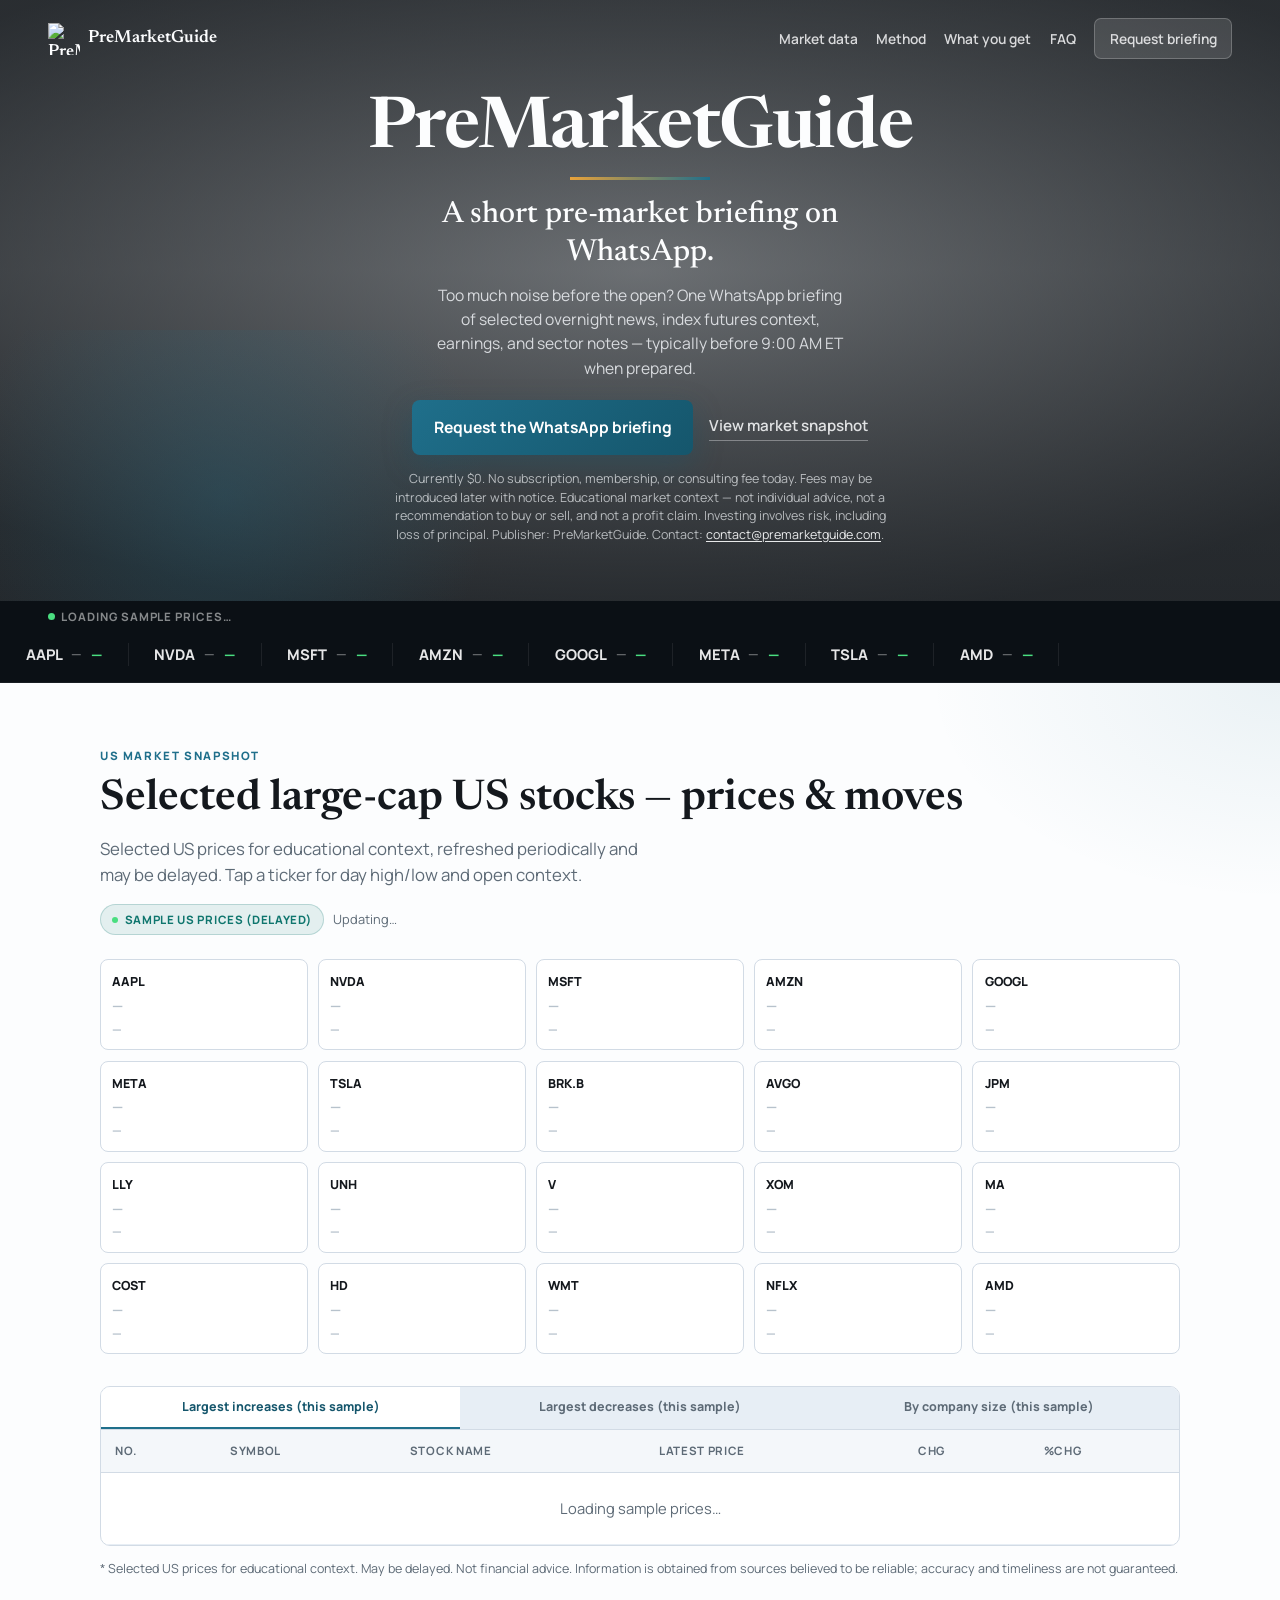
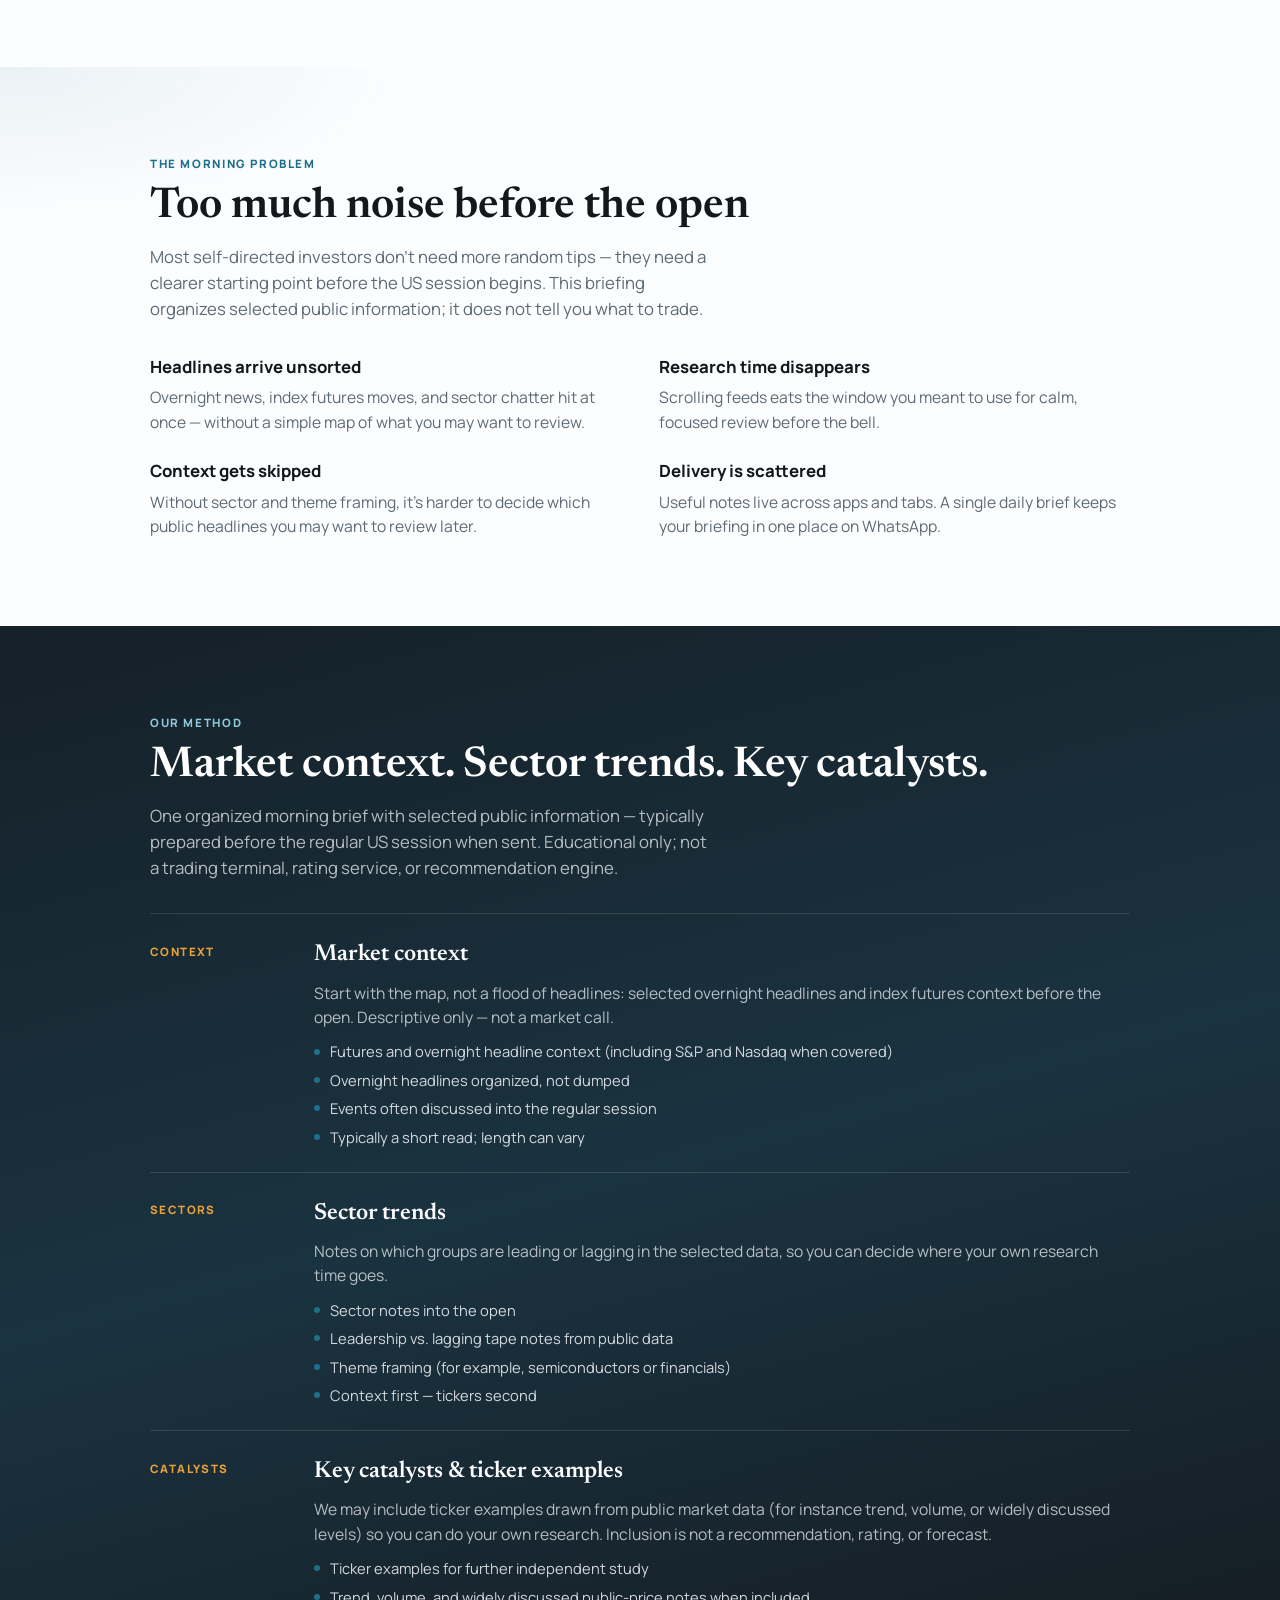
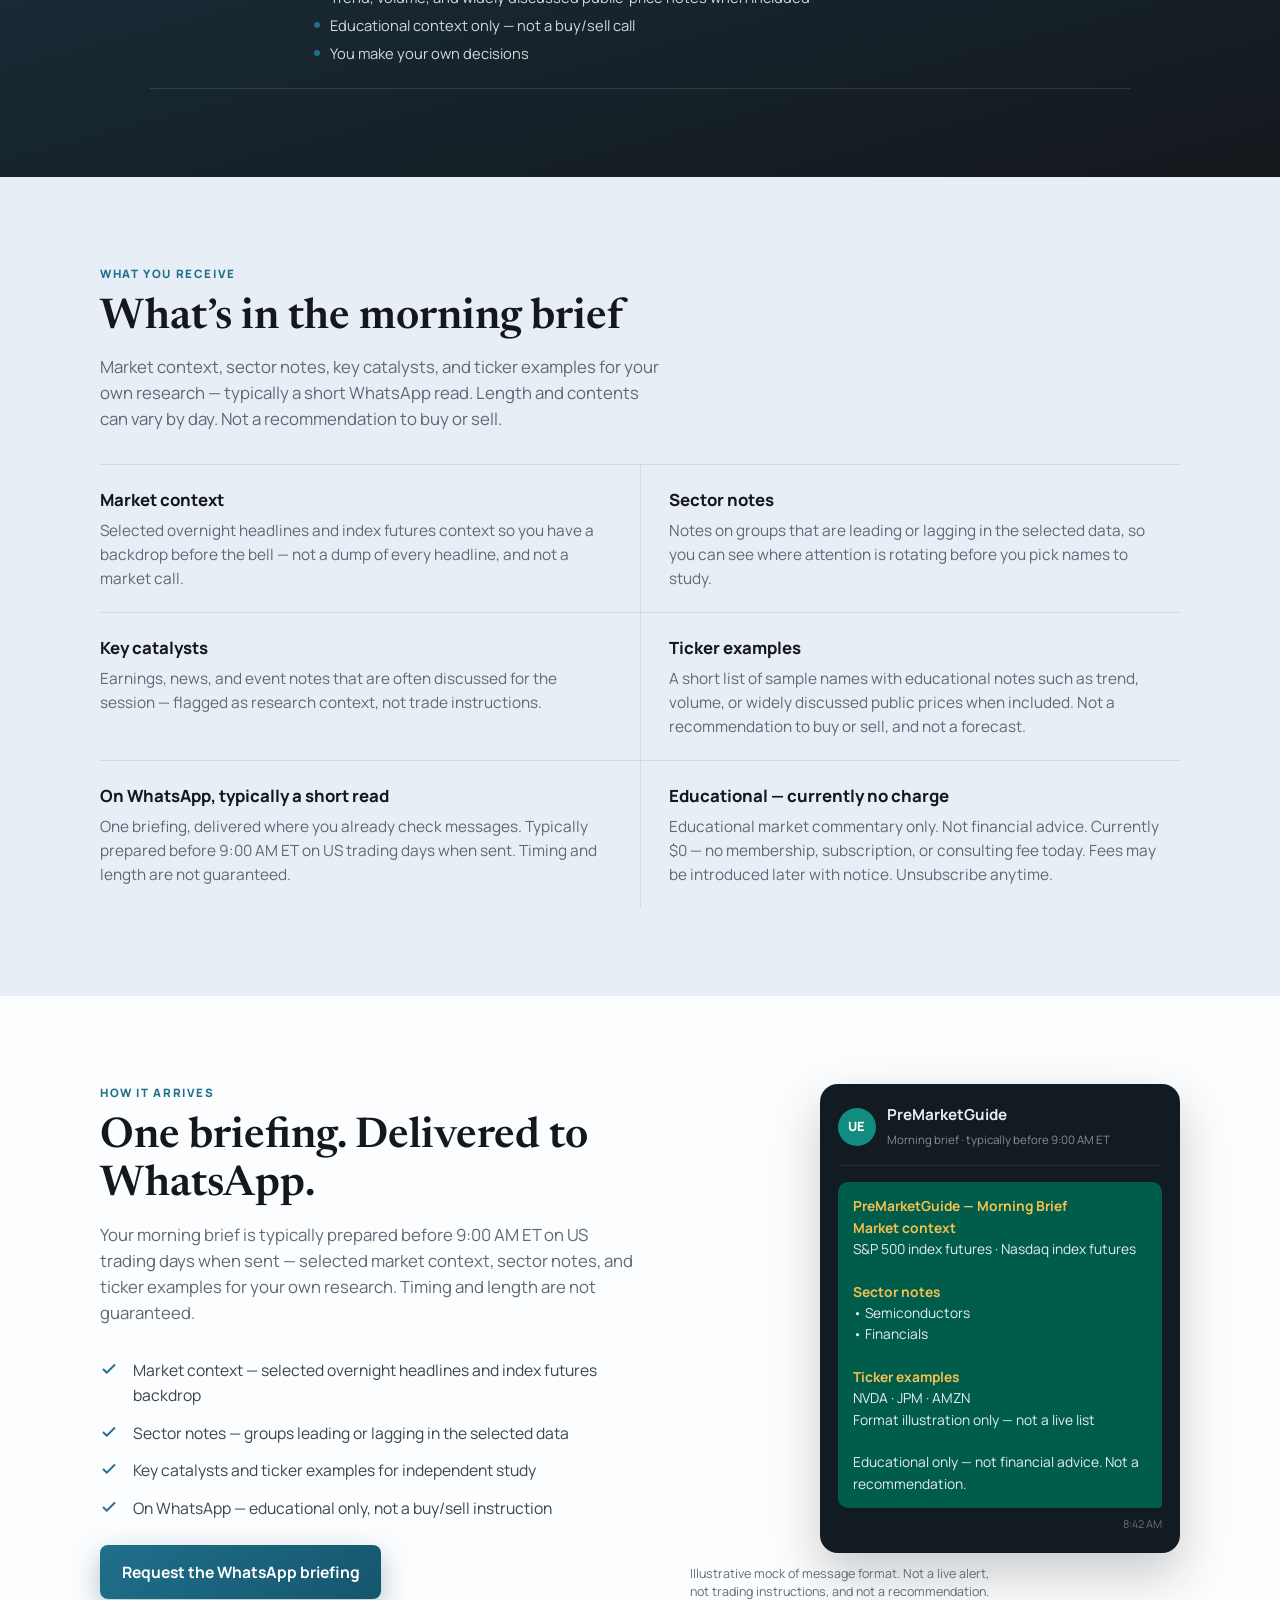
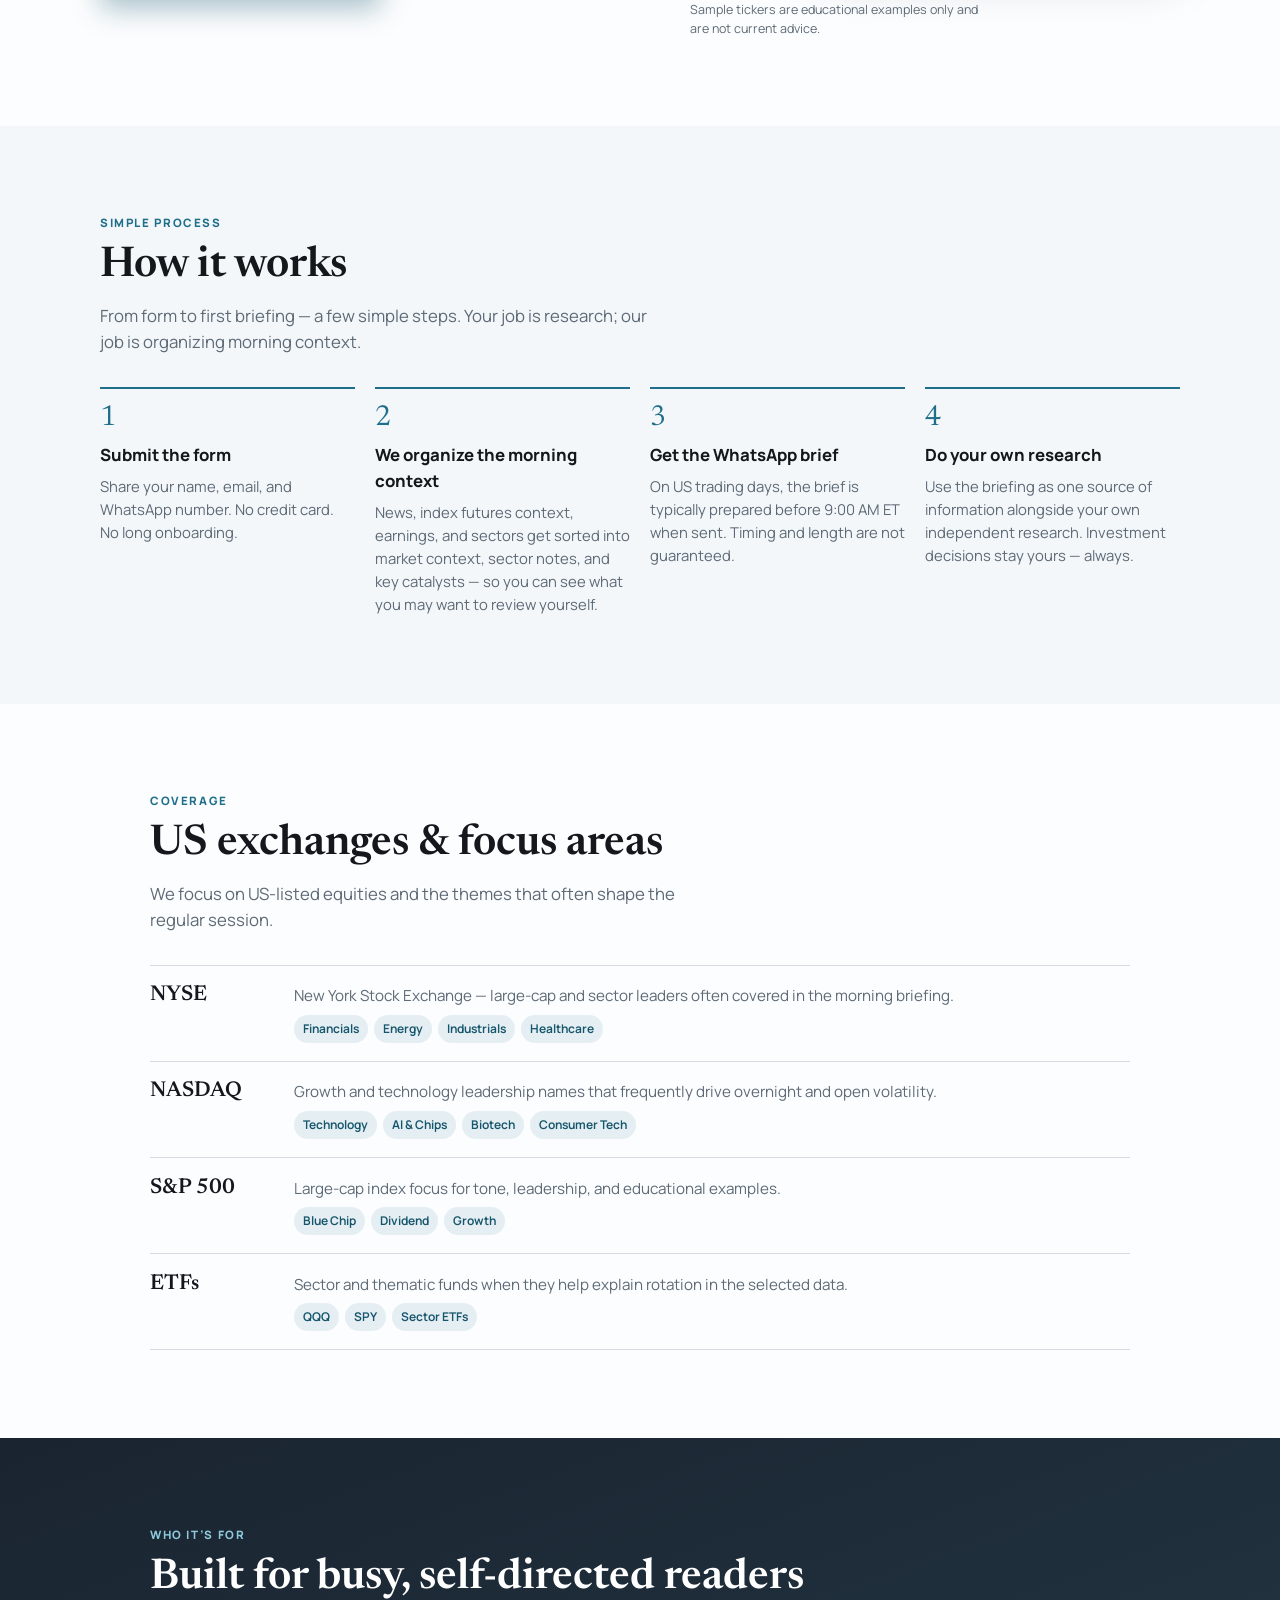
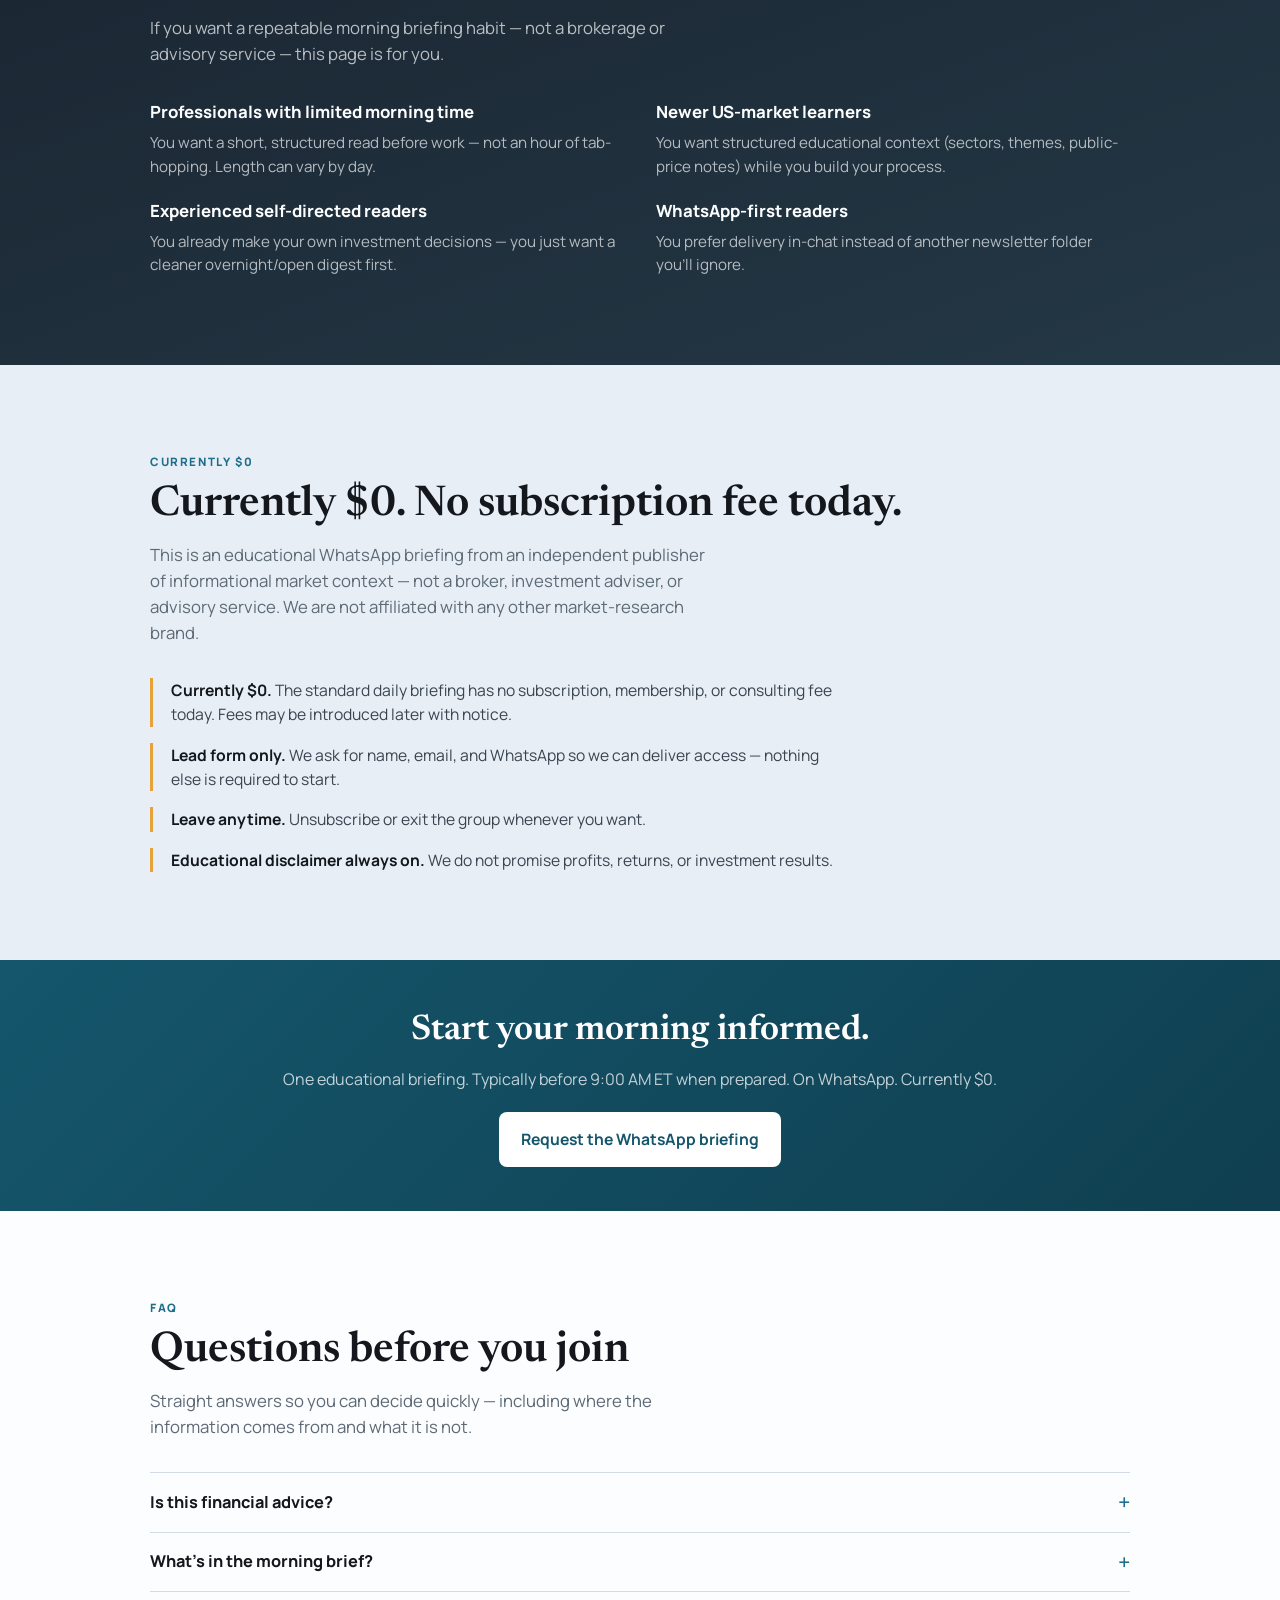
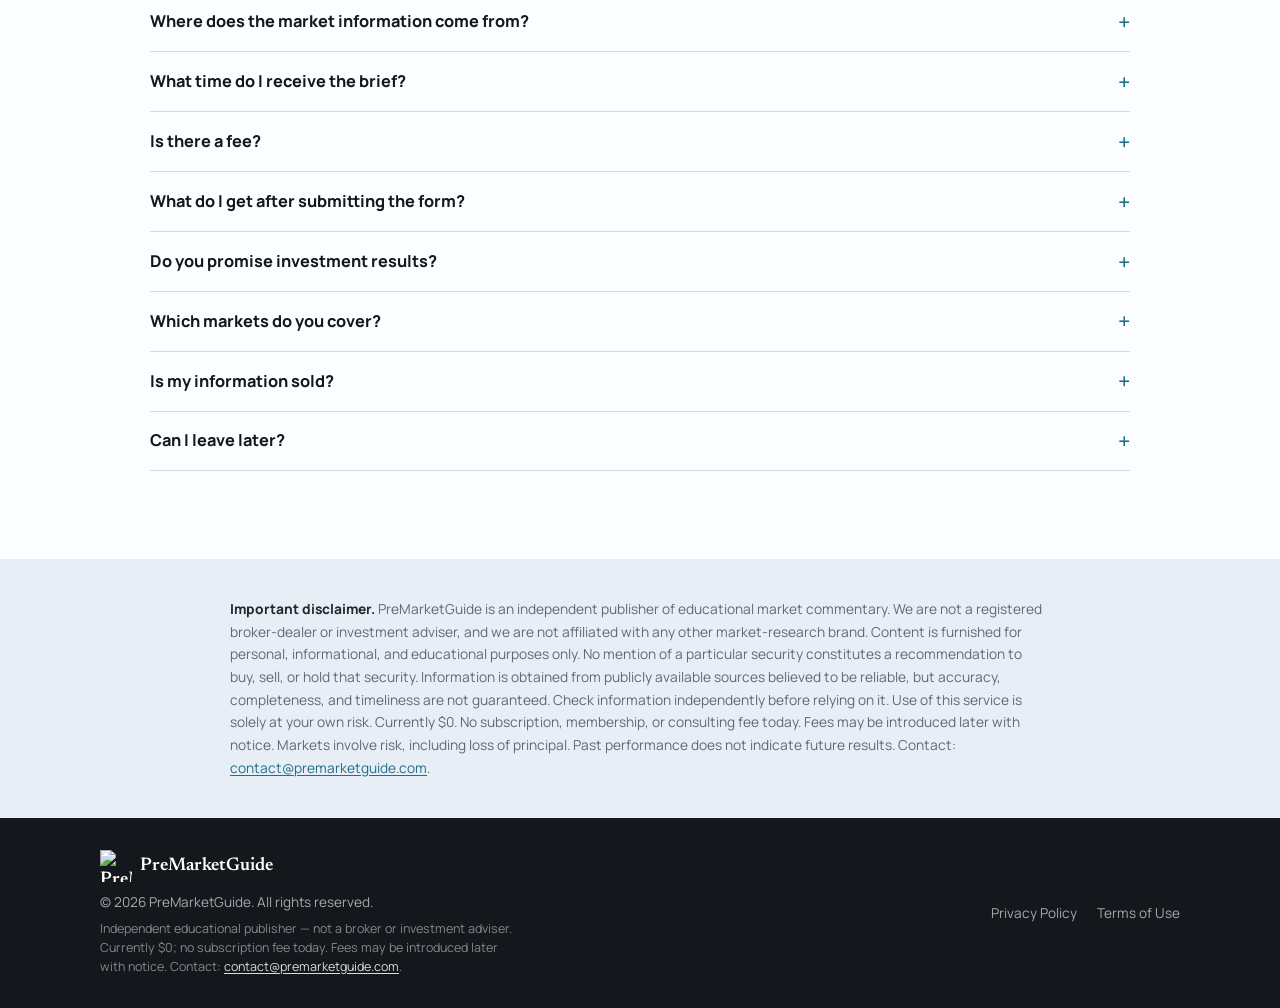
==== commit 7e201b8e: "Soften finance-signal language and put the $0 fee on the page. Reframe traders/signals/live gainers " ====
--- a/index.html
+++ b/index.html
@@ -32,7 +32,7 @@
   <!-- DeepClick end -->
   <title>PreMarketGuide — Educational Pre-Market Briefing on WhatsApp</title>
   <link rel="icon" type="image/png" href="assets/logo.png">
-  <meta name="description" content="Independent educational US pre-market briefing on WhatsApp. Selected overnight news, futures context, earnings headlines, and sector notes — typically sent before 9:00 AM ET when prepared. Currently no charge. Not financial advice." />
+  <meta name="description" content="Independent educational US pre-market briefing on WhatsApp. Selected overnight news, index futures context, earnings headlines, and sector notes — typically sent before 9:00 AM ET when prepared. Currently no charge. Not financial advice." />
   <meta name="robots" content="index, follow" />
 
   <link rel="preconnect" href="https://fonts.googleapis.com" />
@@ -483,16 +483,19 @@
     }
     .stocks-tabs {
       display: flex;
+      flex-wrap: wrap;
       background: var(--mist);
       border-bottom: 1px solid var(--line);
     }
     .stab {
       flex: 1;
+      min-width: 8.5rem;
       border: none;
       background: transparent;
-      padding: 0.85rem 0.75rem;
+      padding: 0.75rem 0.55rem;
       font-weight: 750;
-      font-size: 0.88rem;
+      font-size: 0.78rem;
+      line-height: 1.25;
       color: var(--muted);
       cursor: pointer;
       border-bottom: 2px solid transparent;
@@ -1287,22 +1290,22 @@
       <div class="brand-rule" aria-hidden="true"></div>
       <p class="headline">A short pre-market briefing on WhatsApp.</p>
       <p class="subhead">
-        Too much noise before the open? One WhatsApp briefing of selected overnight news, futures, earnings, and sector notes — typically before 9:00 AM ET when prepared.
+        Too much noise before the open? One WhatsApp briefing of selected overnight news, index futures context, earnings, and sector notes — typically before 9:00 AM ET when prepared.
       </p>
       <div class="cta-row">
         <button class="btn-primary js-ctcw-waf-s" type="button" id="waf-s">Request the WhatsApp briefing</button>
         <a class="btn-ghost" href="#market">View market snapshot</a>
       </div>
-      <p class="hero-note">Currently no charge to subscribe. Fees may be introduced later, with notice as described in our <a href="terms-of-use.html">Terms</a>. This is educational market context — not personalized advice, not a recommendation to buy or sell, and not a profit claim. Investing involves risk, including loss of principal. Publisher: PreMarketGuide. Contact: <a href="mailto:contact@premarketguide.com">contact@premarketguide.com</a>.</p>
+      <p class="hero-note">Currently $0. No subscription, membership, or consulting fee today. Fees may be introduced later with notice. Educational market context — not individual advice, not a recommendation to buy or sell, and not a profit claim. Investing involves risk, including loss of principal. Publisher: PreMarketGuide. Contact: <a href="mailto:contact@premarketguide.com">contact@premarketguide.com</a>.</p>
     </div>
   </header>
 
-  <!-- Live ticker (same Worker/API as the first PreMarketGuide site) -->
-  <div class="ticker-wrap" aria-label="US stock ticker">
+  <!-- Delayed sample ticker (same Worker/API as the first PreMarketGuide site) -->
+  <div class="ticker-wrap" aria-label="Delayed sample of US stock prices">
     <div class="ticker-bar">
       <div class="ticker-status-badge">
         <span class="live-dot" id="ticker-dot"></span>
-        <span id="ticker-status-text">Loading market data…</span>
+        <span id="ticker-status-text">Loading sample prices…</span>
       </div>
       <span class="ticker-last-update" id="ticker-update-time"></span>
     </div>
@@ -1326,10 +1329,10 @@
         <div>
           <p class="kicker">US market snapshot</p>
           <h2 class="section-title" id="market-title">Selected large-cap US stocks — prices &amp; moves</h2>
-          <p class="section-sub" style="margin-bottom:0;">US market price data, refreshed periodically. Tap a ticker for day high/low and open context.</p>
+          <p class="section-sub" style="margin-bottom:0;">Selected US prices for educational context, refreshed periodically and may be delayed. Tap a ticker for day high/low and open context.</p>
         </div>
         <div class="market-meta">
-          <div class="live-pill" id="card-live-badge"><span class="live-dot"></span> US Market Data</div>
+          <div class="live-pill" id="card-live-badge"><span class="live-dot"></span> Sample US prices (delayed)</div>
           <span class="refresh-note" id="card-refresh-time">Updating…</span>
         </div>
       </div>
@@ -1379,9 +1382,9 @@
 
       <div class="movers-table-wrap">
         <div class="stocks-tabs">
-          <button class="stab active" type="button" onclick="switchTab('gainers', this)">Top Gainers</button>
-          <button class="stab" type="button" onclick="switchTab('losers', this)">Top Losers</button>
-          <button class="stab" type="button" onclick="switchTab('marketcap', this)">By Market Cap</button>
+          <button class="stab active" type="button" onclick="switchTab('gainers', this)">Largest increases (this sample)</button>
+          <button class="stab" type="button" onclick="switchTab('losers', this)">Largest decreases (this sample)</button>
+          <button class="stab" type="button" onclick="switchTab('marketcap', this)">By company size (this sample)</button>
         </div>
         <div class="stocks-table-scroll">
           <table class="stocks-table">
@@ -1396,12 +1399,12 @@
               </tr>
             </thead>
             <tbody id="stocks-tbody">
-              <tr><td colspan="6" style="text-align:center;color:var(--muted);padding:24px;">Loading market data…</td></tr>
+              <tr><td colspan="6" style="text-align:center;color:var(--muted);padding:24px;">Loading sample prices…</td></tr>
             </tbody>
           </table>
         </div>
       </div>
-      <p class="market-note" id="card-note">* US market data for educational context. Not financial advice. Information is obtained from sources believed to be reliable; accuracy and timeliness are not guaranteed.</p>
+      <p class="market-note" id="card-note">* Selected US prices for educational context. May be delayed. Not financial advice. Information is obtained from sources believed to be reliable; accuracy and timeliness are not guaranteed.</p>
     </div>
   </section>
 
@@ -1415,7 +1418,7 @@
       <div class="problem-grid">
         <div class="problem-item reveal">
           <h3>Headlines arrive unsorted</h3>
-          <p>Overnight news, futures moves, and sector chatter hit at once — without a simple map of what deserves research time.</p>
+          <p>Overnight news, index futures moves, and sector chatter hit at once — without a simple map of what you may want to review.</p>
         </div>
         <div class="problem-item reveal">
           <h3>Research time disappears</h3>
@@ -1423,7 +1426,7 @@
         </div>
         <div class="problem-item reveal">
           <h3>Context gets skipped</h3>
-          <p>Without sector and theme framing, it’s harder to decide which names deserve a closer look later.</p>
+          <p>Without sector and theme framing, it’s harder to decide which public headlines you may want to review later.</p>
         </div>
         <div class="problem-item reveal">
           <h3>Delivery is scattered</h3>
@@ -1438,14 +1441,14 @@
       <p class="kicker">Our method</p>
       <h2 class="section-title" id="method-title">Market context. Sector trends. Key catalysts.</h2>
       <p class="section-sub">
-        One organized morning brief with selected public information — typically prepared before the regular US session when sent. Educational only; not a live trading terminal, rating service, or recommendation engine.
+        One organized morning brief with selected public information — typically prepared before the regular US session when sent. Educational only; not a trading terminal, rating service, or recommendation engine.
       </p>
       <div class="pillars">
         <article class="pillar reveal">
           <div class="pillar-label">Context</div>
           <div>
             <h3>Market context</h3>
-            <p>Start with the map, not a flood of headlines: selected overnight headlines and index/futures context before the open. Descriptive only — not a market call.</p>
+            <p>Start with the map, not a flood of headlines: selected overnight headlines and index futures context before the open. Descriptive only — not a market call.</p>
             <ul class="pillar-list">
               <li>Futures and overnight headline context (including S&amp;P and Nasdaq when covered)</li>
               <li>Overnight headlines organized, not dumped</li>
@@ -1474,7 +1477,7 @@
             <p>We may include ticker examples drawn from public market data (for instance trend, volume, or widely discussed levels) so you can do your own research. Inclusion is not a recommendation, rating, or forecast.</p>
             <ul class="pillar-list">
               <li>Ticker examples for further independent study</li>
-              <li>Trend, volume, and key-level notes when included</li>
+              <li>Trend, volume, and widely discussed public-price notes when included</li>
               <li>Educational context only — not a buy/sell call</li>
               <li>You make your own decisions</li>
             </ul>
@@ -1494,7 +1497,7 @@
       <div class="receive-grid">
         <div class="receive-item reveal">
           <h3>Market context</h3>
-          <p>Selected overnight headlines and index/futures context so you have a backdrop before the bell — not a dump of every headline, and not a market call.</p>
+          <p>Selected overnight headlines and index futures context so you have a backdrop before the bell — not a dump of every headline, and not a market call.</p>
         </div>
         <div class="receive-item reveal">
           <h3>Sector notes</h3>
@@ -1506,7 +1509,7 @@
         </div>
         <div class="receive-item reveal">
           <h3>Ticker examples</h3>
-          <p>A short list of sample names with educational notes such as trend, volume, or key levels when included. Not a recommendation to buy or sell, and not a forecast.</p>
+          <p>A short list of sample names with educational notes such as trend, volume, or widely discussed public prices when included. Not a recommendation to buy or sell, and not a forecast.</p>
         </div>
         <div class="receive-item reveal">
           <h3>On WhatsApp, typically a short read</h3>
@@ -1514,7 +1517,7 @@
         </div>
         <div class="receive-item reveal">
           <h3>Educational — currently no charge</h3>
-          <p>Educational market commentary only. Not financial advice. Currently no membership, subscription, or consulting fee. We may introduce fees later, with notice as described in our Terms. Unsubscribe anytime.</p>
+          <p>Educational market commentary only. Not financial advice. Currently $0 — no membership, subscription, or consulting fee today. Fees may be introduced later with notice. Unsubscribe anytime.</p>
         </div>
       </div>
     </div>
@@ -1532,7 +1535,7 @@
           <ul class="check-list">
             <li>
               <svg viewBox="0 0 24 24" fill="none" stroke="currentColor" stroke-width="2.5"><path d="M20 6 9 17l-5-5"/></svg>
-              <span>Market context — selected overnight headlines and futures backdrop</span>
+              <span>Market context — selected overnight headlines and index futures backdrop</span>
             </li>
             <li>
               <svg viewBox="0 0 24 24" fill="none" stroke="currentColor" stroke-width="2.5"><path d="M20 6 9 17l-5-5"/></svg>
@@ -1561,7 +1564,7 @@
           </div>
           <div class="wa-bubble"><span class="gold">PreMarketGuide — Morning Brief</span>
 <span class="gold">Market context</span>
-S&amp;P 500 futures · Nasdaq futures
+S&amp;P 500 index futures · Nasdaq index futures
 
 <span class="gold">Sector notes</span>
 • Semiconductors
@@ -1574,7 +1577,7 @@
 Educational only — not financial advice. Not a recommendation.</div>
           <div class="wa-time">8:42 AM</div>
         </div>
-        <p class="wa-caption">Illustrative mock of message format. Not a live alert, not a trade signal, and not a recommendation. Sample tickers are educational examples only and are not current advice.</p>
+        <p class="wa-caption">Illustrative mock of message format. Not a live alert, not trading instructions, and not a recommendation. Sample tickers are educational examples only and are not current advice.</p>
         </div>
       </div>
     </div>
@@ -1596,7 +1599,7 @@
         <div class="step reveal">
           <div class="n">2</div>
           <h3>We organize the morning context</h3>
-          <p>News, futures, earnings, and sectors get sorted into market context, sector notes, and key catalysts — so you can see what may deserve your own attention.</p>
+          <p>News, index futures context, earnings, and sectors get sorted into market context, sector notes, and key catalysts — so you can see what you may want to review yourself.</p>
         </div>
         <div class="step reveal">
           <div class="n">3</div>
@@ -1641,7 +1644,7 @@
         <div class="market-row reveal">
           <strong>S&amp;P 500</strong>
           <div>
-            <p>Large-cap index focus for tone, leadership, and educational watchlist framing.</p>
+            <p>Large-cap index focus for tone, leadership, and educational examples.</p>
             <div class="tags">
               <span>Blue Chip</span><span>Dividend</span><span>Growth</span>
             </div>
@@ -1650,7 +1653,7 @@
         <div class="market-row reveal">
           <strong>ETFs</strong>
           <div>
-            <p>Sector and thematic funds when they help explain rotation and risk appetite.</p>
+            <p>Sector and thematic funds when they help explain rotation in the selected data.</p>
             <div class="tags">
               <span>QQQ</span><span>SPY</span><span>Sector ETFs</span>
             </div>
@@ -1663,9 +1666,9 @@
   <section class="audience" id="audience" aria-labelledby="audience-title">
     <div class="wrap">
       <p class="kicker">Who it’s for</p>
-      <h2 class="section-title" id="audience-title">Built for busy, self-directed investors</h2>
+      <h2 class="section-title" id="audience-title">Built for busy, self-directed readers</h2>
       <p class="section-sub">
-        If you want a repeatable morning briefing habit — not another signal service — this page is for you.
+        If you want a repeatable morning briefing habit — not a brokerage or advisory service — this page is for you.
       </p>
       <div class="audience-grid">
         <div class="audience-item reveal">
@@ -1674,11 +1677,11 @@
         </div>
         <div class="audience-item reveal">
           <h3>Newer US-market learners</h3>
-          <p>You want structured educational context (sectors, levels, themes) while you build your process.</p>
+          <p>You want structured educational context (sectors, themes, public-price notes) while you build your process.</p>
         </div>
         <div class="audience-item reveal">
-          <h3>Experienced retail traders</h3>
-          <p>You already decide your own trades — you just want a cleaner overnight/open digest first.</p>
+          <h3>Experienced self-directed readers</h3>
+          <p>You already make your own investment decisions — you just want a cleaner overnight/open digest first.</p>
         </div>
         <div class="audience-item reveal">
           <h3>WhatsApp-first readers</h3>
@@ -1690,23 +1693,23 @@
 
   <section class="why-free" id="why-free" aria-labelledby="why-title">
     <div class="wrap">
-      <p class="kicker">Currently no charge</p>
-      <h2 class="section-title" id="why-title">Currently no charge. No payment wall on day one.</h2>
+      <p class="kicker">Currently $0</p>
+      <h2 class="section-title" id="why-title">Currently $0. No subscription fee today.</h2>
       <p class="section-sub">
-        This is an educational WhatsApp briefing from an independent publisher of informational market context — not a broker, investment adviser, or signal service. We are not affiliated with any other market-research brand.
+        This is an educational WhatsApp briefing from an independent publisher of informational market context — not a broker, investment adviser, or advisory service. We are not affiliated with any other market-research brand.
       </p>
       <ul class="why-list">
-        <li class="reveal"><strong>Currently no charge.</strong> The standard daily briefing is currently provided at no charge. Fees may be introduced later, with notice as described in our Terms.</li>
+        <li class="reveal"><strong>Currently $0.</strong> The standard daily briefing has no subscription, membership, or consulting fee today. Fees may be introduced later with notice.</li>
         <li class="reveal"><strong>Lead form only.</strong> We ask for name, email, and WhatsApp so we can deliver access — nothing else is required to start.</li>
         <li class="reveal"><strong>Leave anytime.</strong> Unsubscribe or exit the group whenever you want.</li>
-        <li class="reveal"><strong>Educational disclaimer always on.</strong> We do not promise profits, returns, or “winning” trades.</li>
+        <li class="reveal"><strong>Educational disclaimer always on.</strong> We do not promise profits, returns, or investment results.</li>
       </ul>
     </div>
   </section>
 
   <div class="mid-cta">
     <h2>Start your morning informed.</h2>
-    <p>One educational briefing. Typically before 9:00 AM ET when prepared. On WhatsApp. Currently no charge.</p>
+    <p>One educational briefing. Typically before 9:00 AM ET when prepared. On WhatsApp. Currently $0.</p>
     <button class="btn-primary js-ctcw-waf-s" type="button" id="waf-s">Request the WhatsApp briefing</button>
   </div>
 
@@ -1722,7 +1725,7 @@
       </details>
       <details class="faq-item">
         <summary>What’s in the morning brief?</summary>
-        <p>Market context, sector notes, key catalysts, and ticker examples for your own research — with educational notes such as trend, volume, and key levels when included. It is typically a short WhatsApp read, usually prepared before 9:00 AM ET on US trading days when sent. Contents, length, and timing can vary. Nothing in the brief is a recommendation to buy or sell.</p>
+        <p>Market context, sector notes, key catalysts, and ticker examples for your own research — with educational notes such as trend, volume, and widely discussed public prices when included. It is typically a short WhatsApp read, usually prepared before 9:00 AM ET on US trading days when sent. Contents, length, and timing can vary. Nothing in the brief is a recommendation to buy or sell.</p>
       </details>
       <details class="faq-item">
         <summary>Where does the market information come from?</summary>
@@ -1734,7 +1737,7 @@
       </details>
       <details class="faq-item">
         <summary>Is there a fee?</summary>
-        <p>Currently no charge to subscribe. There is no membership, subscription, or consulting fee for the standard daily briefing today. We may introduce fees later, with notice as described in our Terms of Use.</p>
+        <p>Currently $0 to subscribe. There is no membership, subscription, or consulting fee for the standard daily briefing today. Fees may be introduced later with notice.</p>
       </details>
       <details class="faq-item">
         <summary>What do I get after submitting the form?</summary>
@@ -1742,7 +1745,7 @@
       </details>
       <details class="faq-item">
         <summary>Do you promise investment results?</summary>
-        <p>No. We do not promise, imply, or guarantee profits, returns, or any market outcome. Markets involve risk, including loss of principal. Past performance does not indicate future results. Use of this service is solely at your own risk.</p>
+        <p>No. We do not promise, imply, or guarantee investment results or any market outcome. Markets involve risk, including loss of principal. Past performance does not indicate future results. Use of this service is solely at your own risk.</p>
       </details>
       <details class="faq-item">
         <summary>Which markets do you cover?</summary>
@@ -1767,7 +1770,7 @@
       No mention of a particular security constitutes a recommendation to buy, sell, or hold that security.
       Information is obtained from publicly available sources believed to be reliable, but accuracy, completeness, and timeliness are not guaranteed.
       Check information independently before relying on it. Use of this service is solely at your own risk.
-      Currently no charge to subscribe; fees may be introduced later with notice as described in our Terms of Use.
+      Currently $0. No subscription, membership, or consulting fee today. Fees may be introduced later with notice.
       Markets involve risk, including loss of principal. Past performance does not indicate future results.
       Contact: <a href="mailto:contact@premarketguide.com">contact@premarketguide.com</a>.
     </div>
@@ -1778,7 +1781,7 @@
       <div>
         <div class="footer-brand"><img src="assets/logo.png" alt="PreMarketGuide" width="32" height="32" />PreMarketGuide</div>
         <div>© <span id="year"></span> PreMarketGuide. All rights reserved.</div>
-        <p class="footer-contact">Independent educational publisher — not a broker or investment adviser. Currently no charge to subscribe; fees may be introduced later with notice. Contact: <a href="mailto:contact@premarketguide.com">contact@premarketguide.com</a>.</p>
+        <p class="footer-contact">Independent educational publisher — not a broker or investment adviser. Currently $0; no subscription fee today. Fees may be introduced later with notice. Contact: <a href="mailto:contact@premarketguide.com">contact@premarketguide.com</a>.</p>
       </div>
       <div class="footer-links">
         <a href="privacy-policy.html">Privacy Policy</a>
@@ -1881,7 +1884,7 @@
         }
         document.getElementById('ticker-track').innerHTML = tickerItems + tickerItems;
         if (dot) dot.className = 'live-dot' + (open ? '' : ' closed');
-        if (statusEl) statusEl.textContent = open ? 'Market Open · US Market Data' : 'Market Closed · Last session data';
+        if (statusEl) statusEl.textContent = open ? 'US session open · delayed sample' : 'US session closed · last available sample';
         var tu = document.getElementById('ticker-update-time');
         if (tu) tu.textContent = 'Updated ' + et + ' ET';
 
@@ -1912,8 +1915,8 @@
         if (badge) {
           badge.className = 'live-pill' + (open ? '' : ' closed');
           badge.innerHTML = open
-            ? '<span class="live-dot"></span> US Market Data'
-            : '<span class="live-dot closed"></span> Market Closed · Last session';
+            ? '<span class="live-dot"></span> Sample US prices (delayed)'
+            : '<span class="live-dot closed"></span> Session closed · last available sample';
         }
         var crt = document.getElementById('card-refresh-time');
         if (crt) crt.textContent = 'Updated ' + et + ' ET';
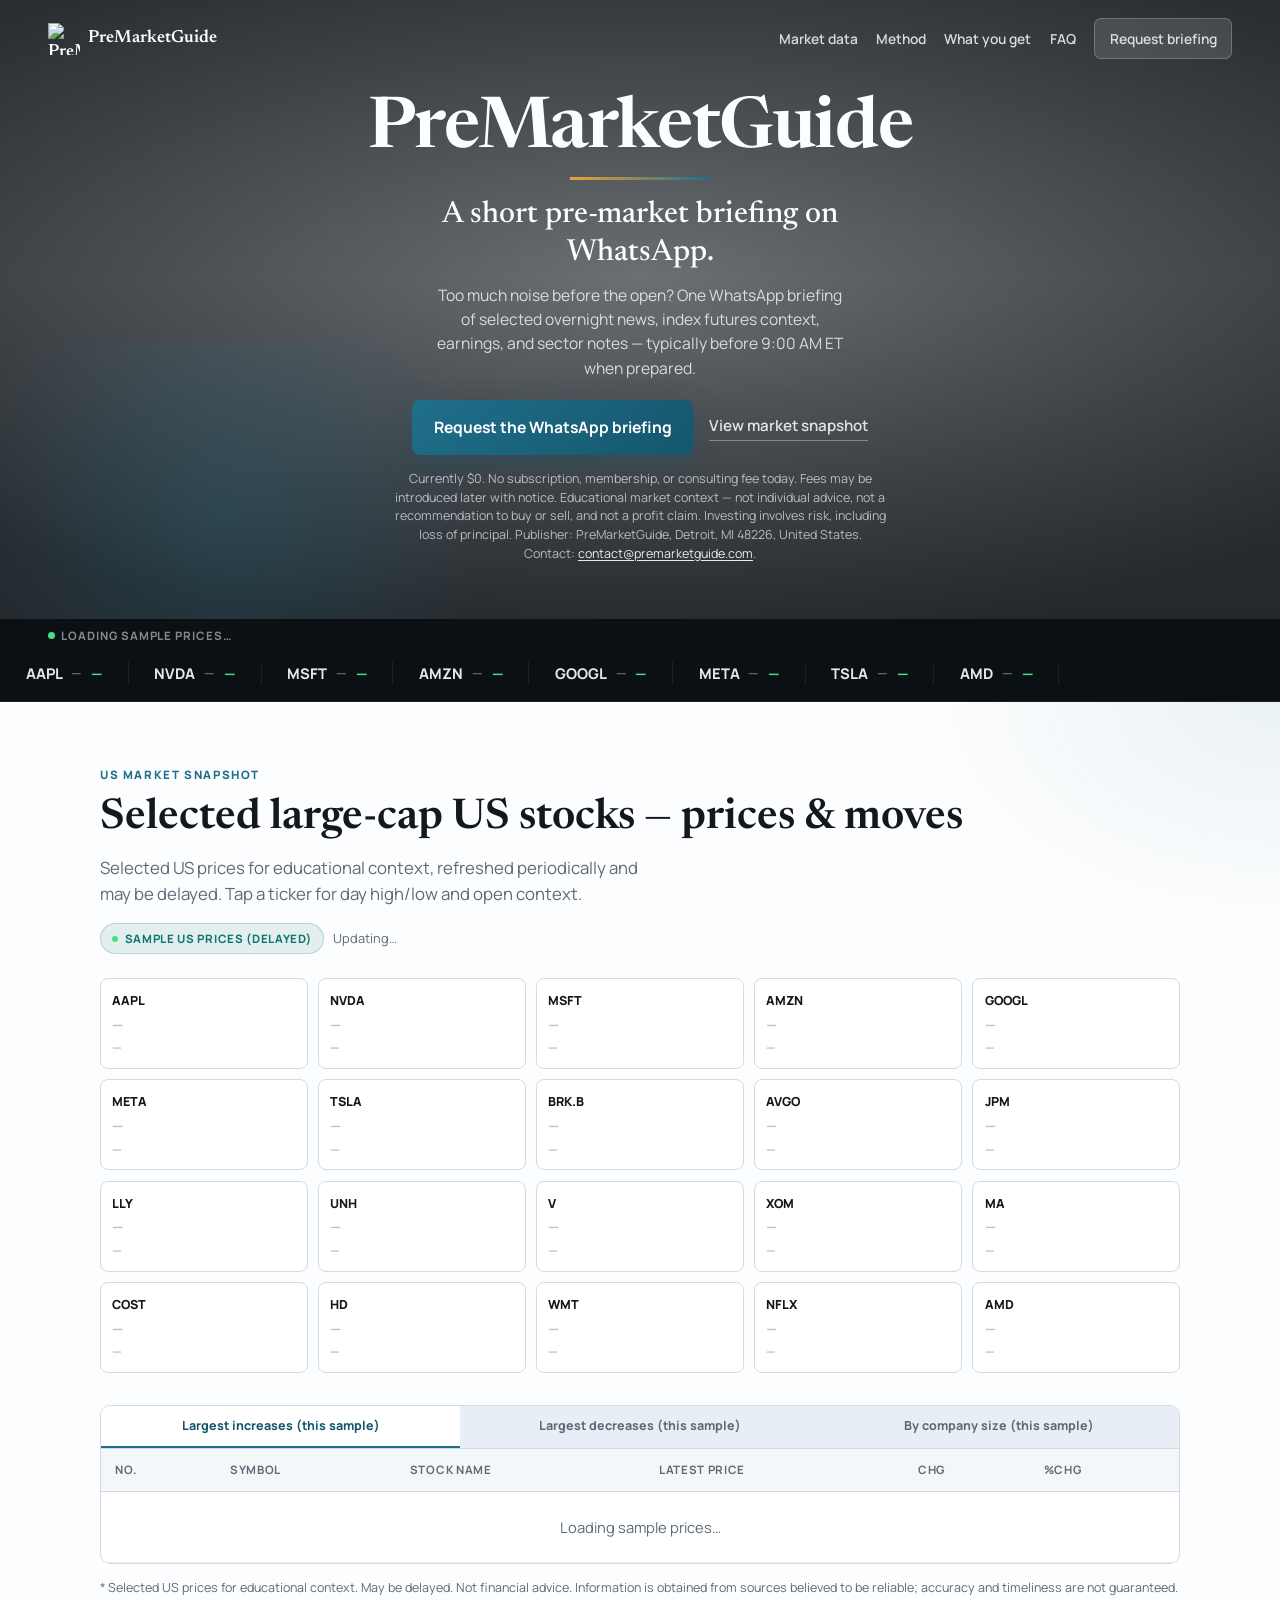
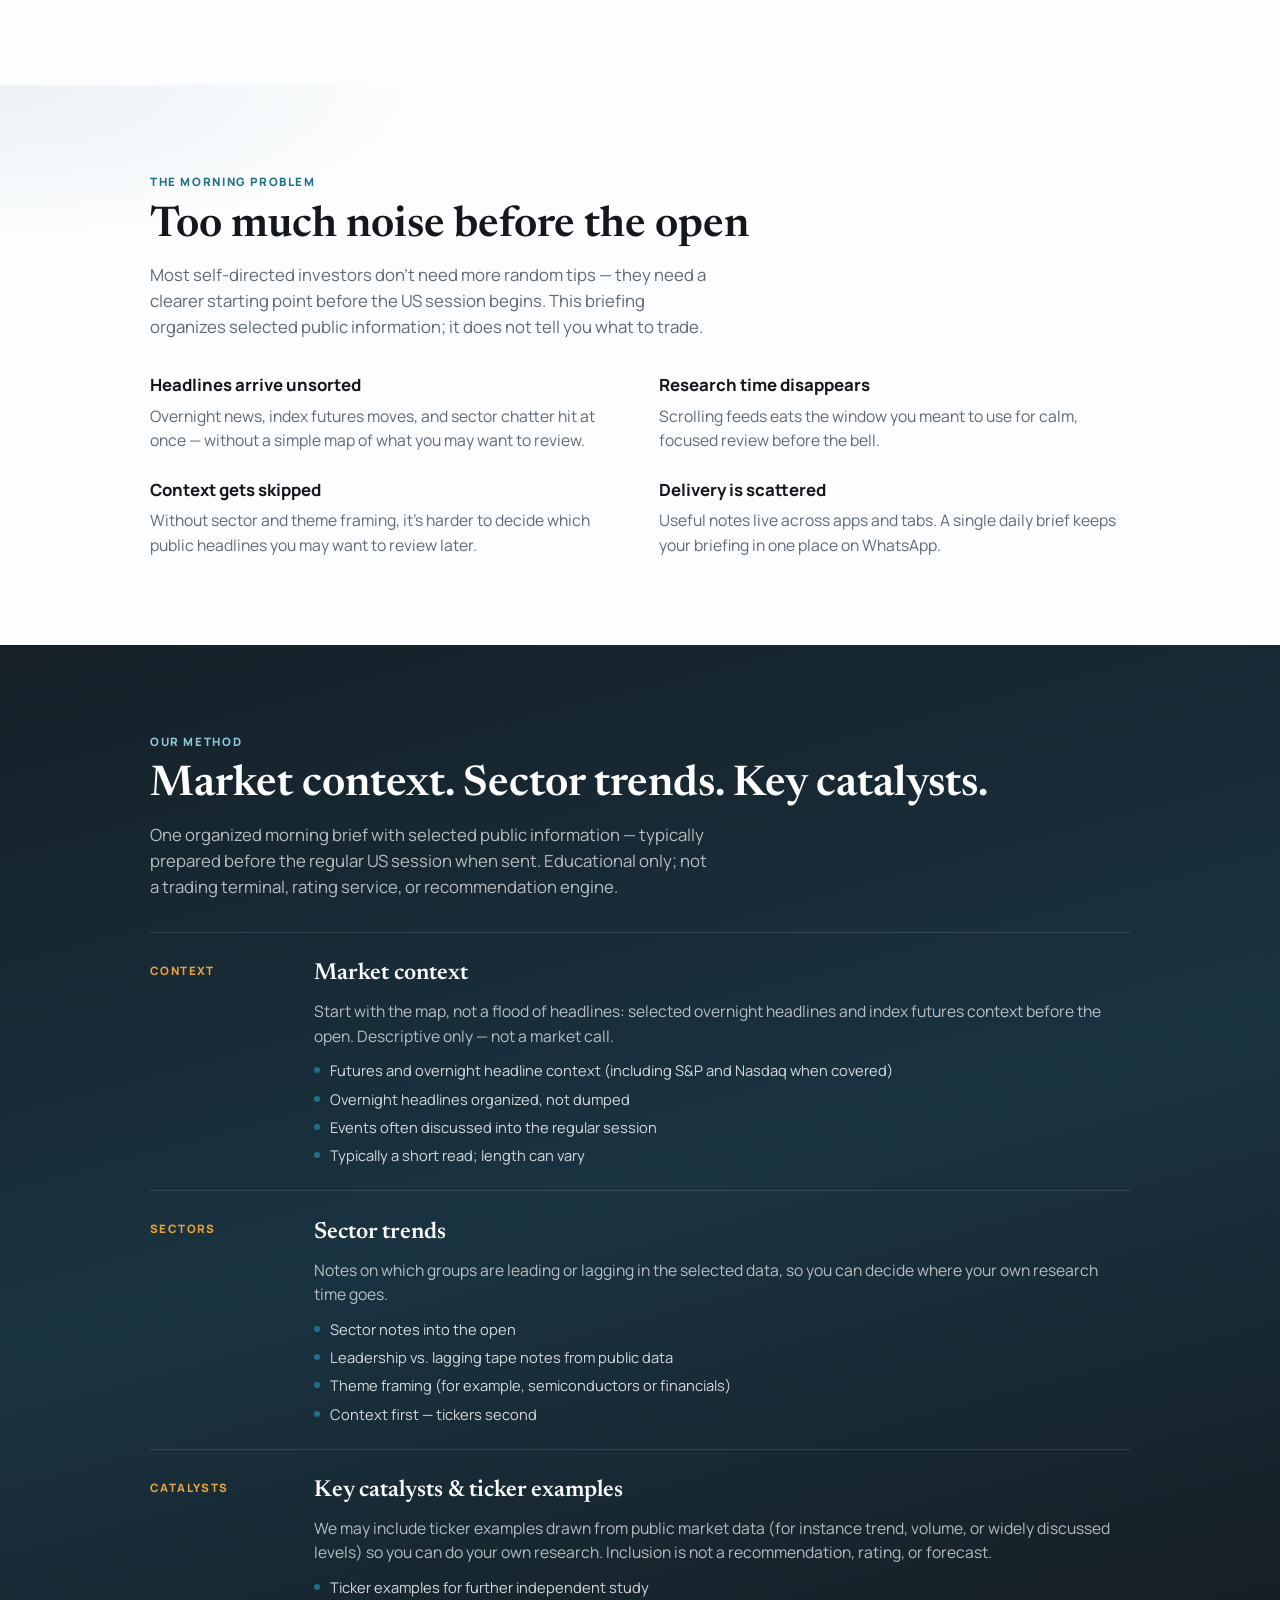
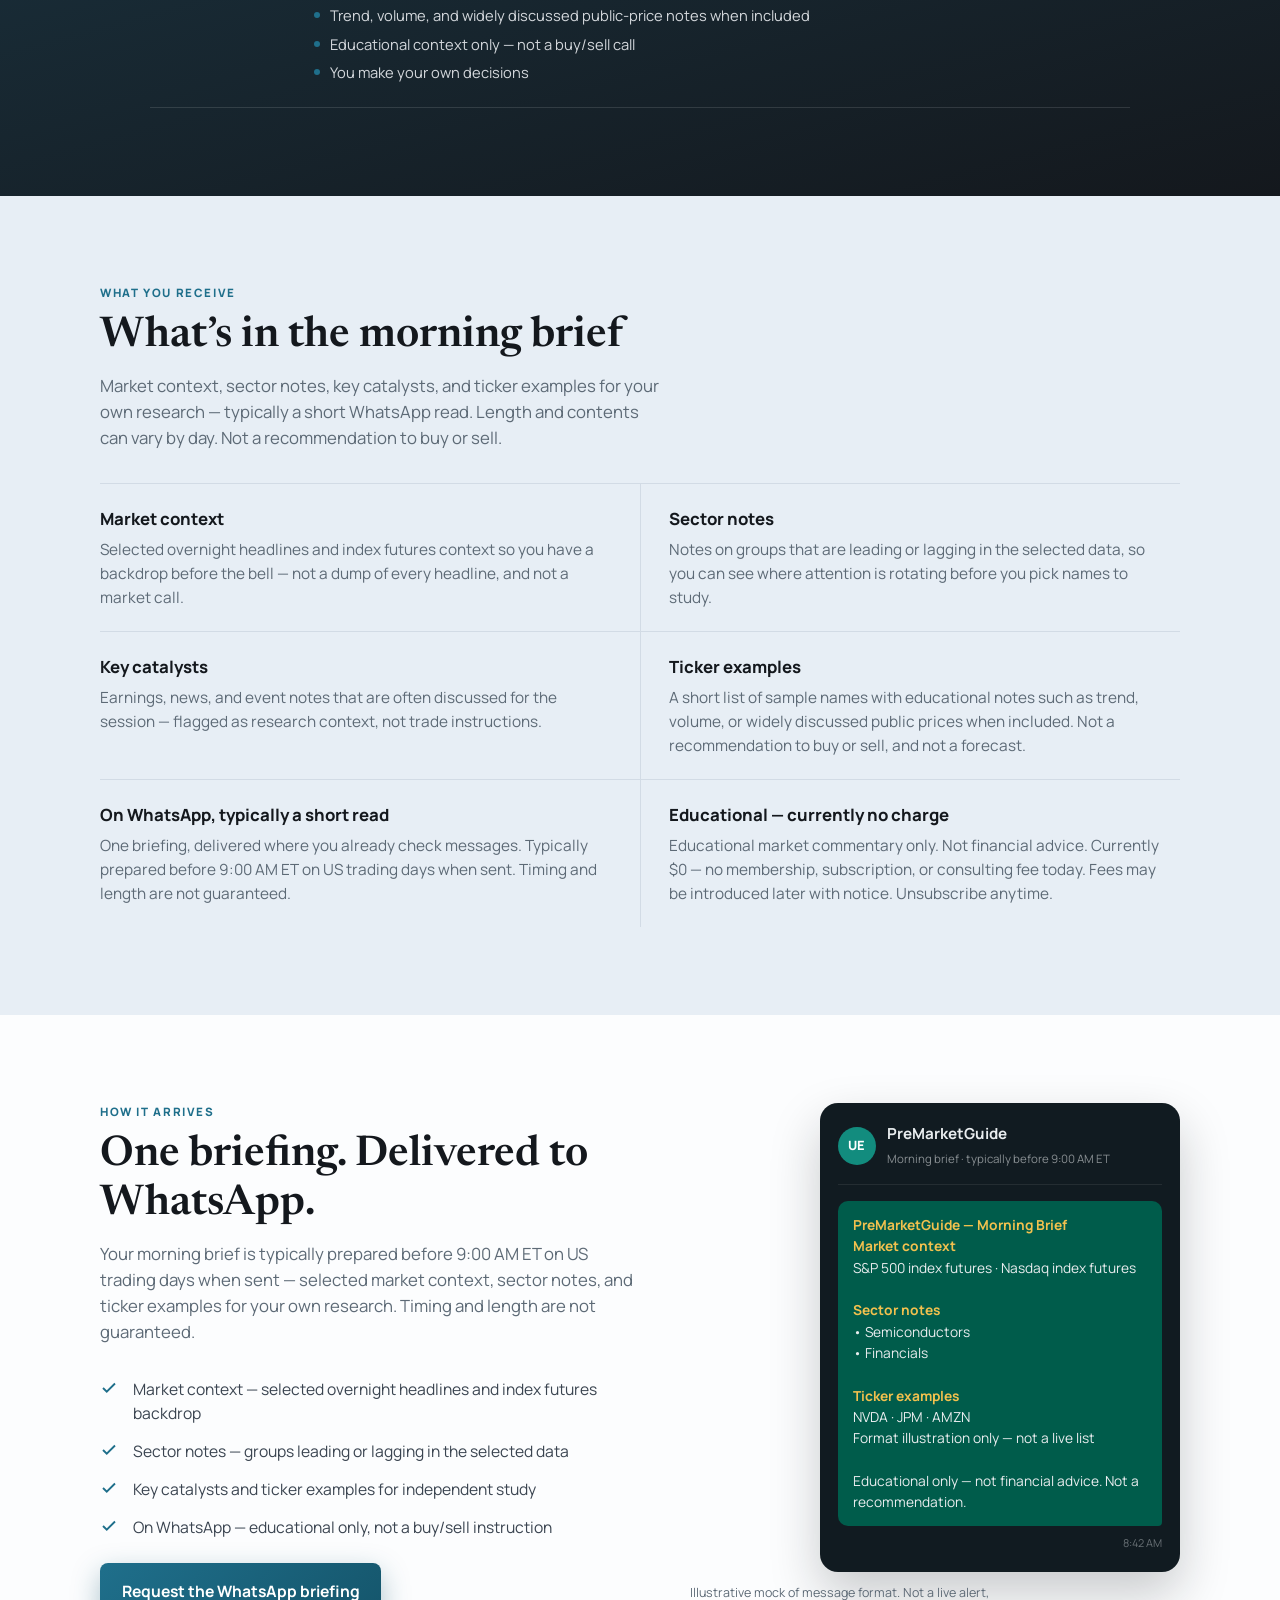
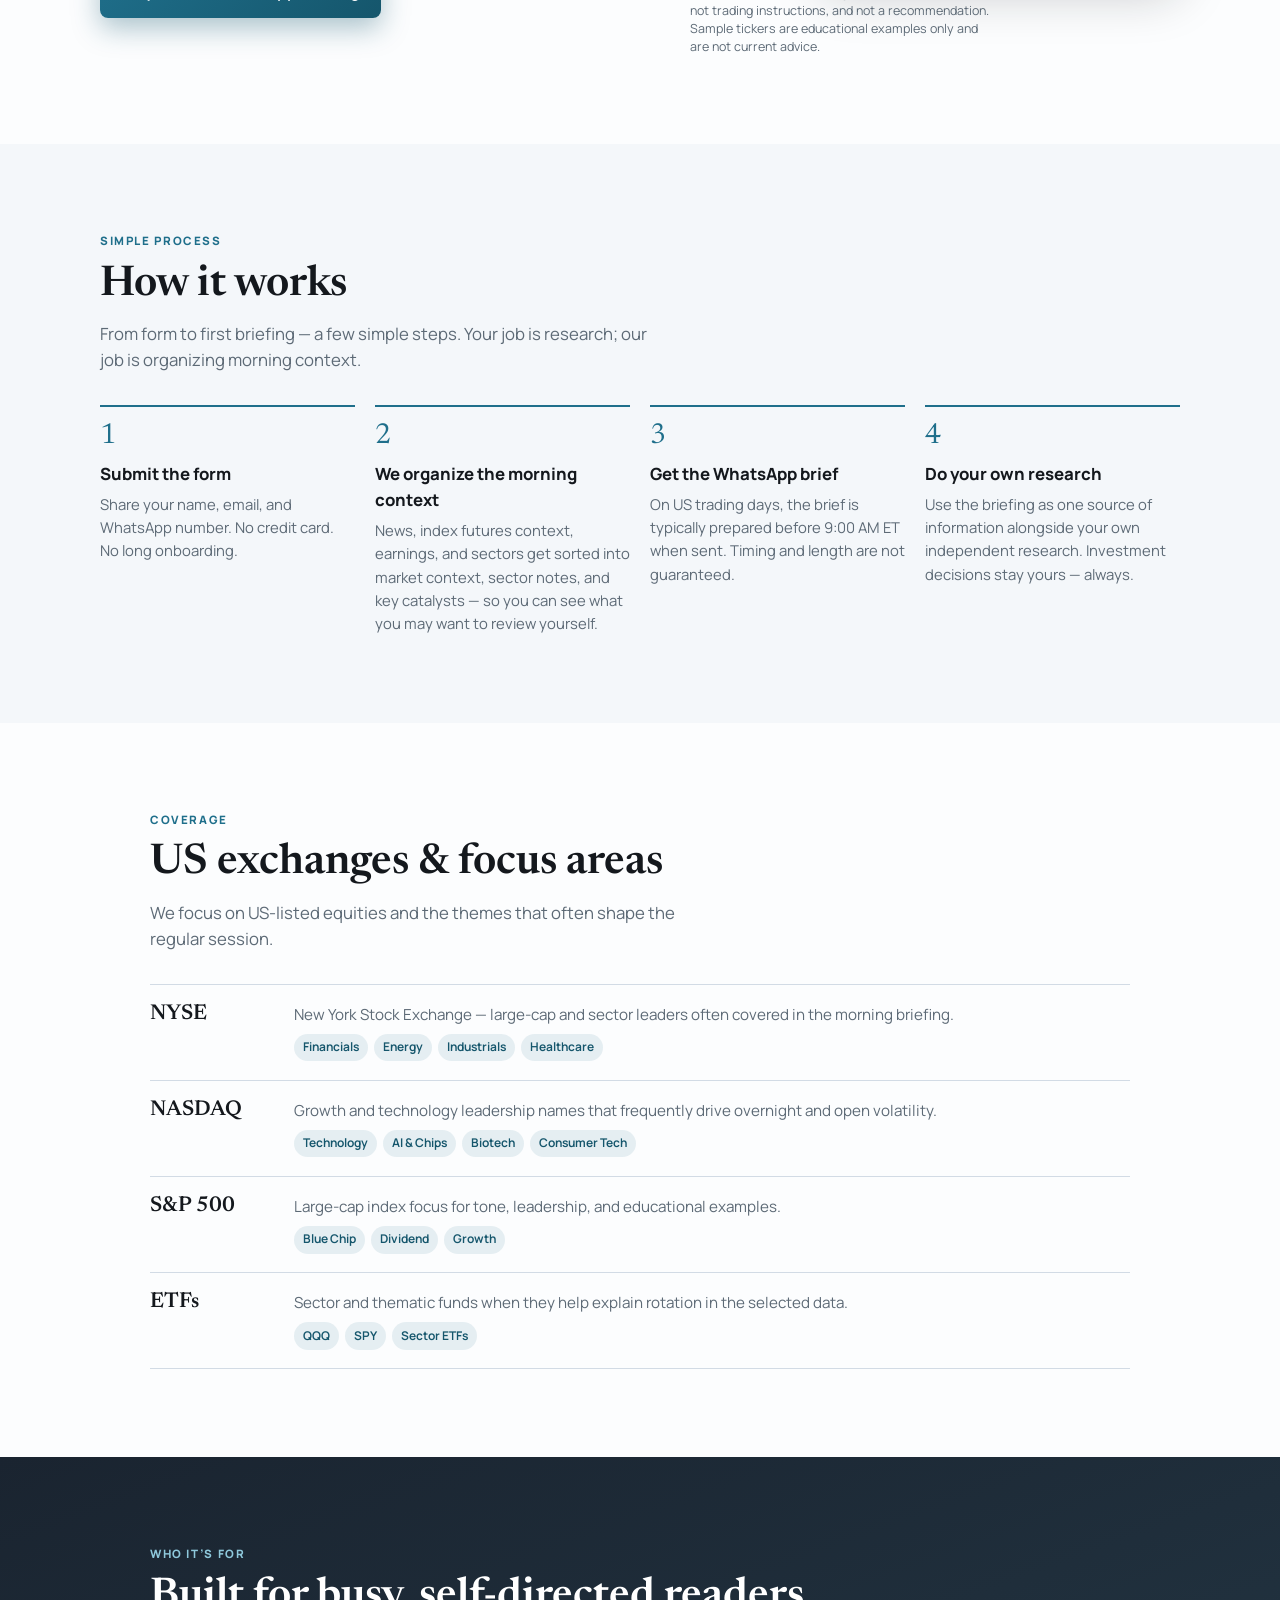
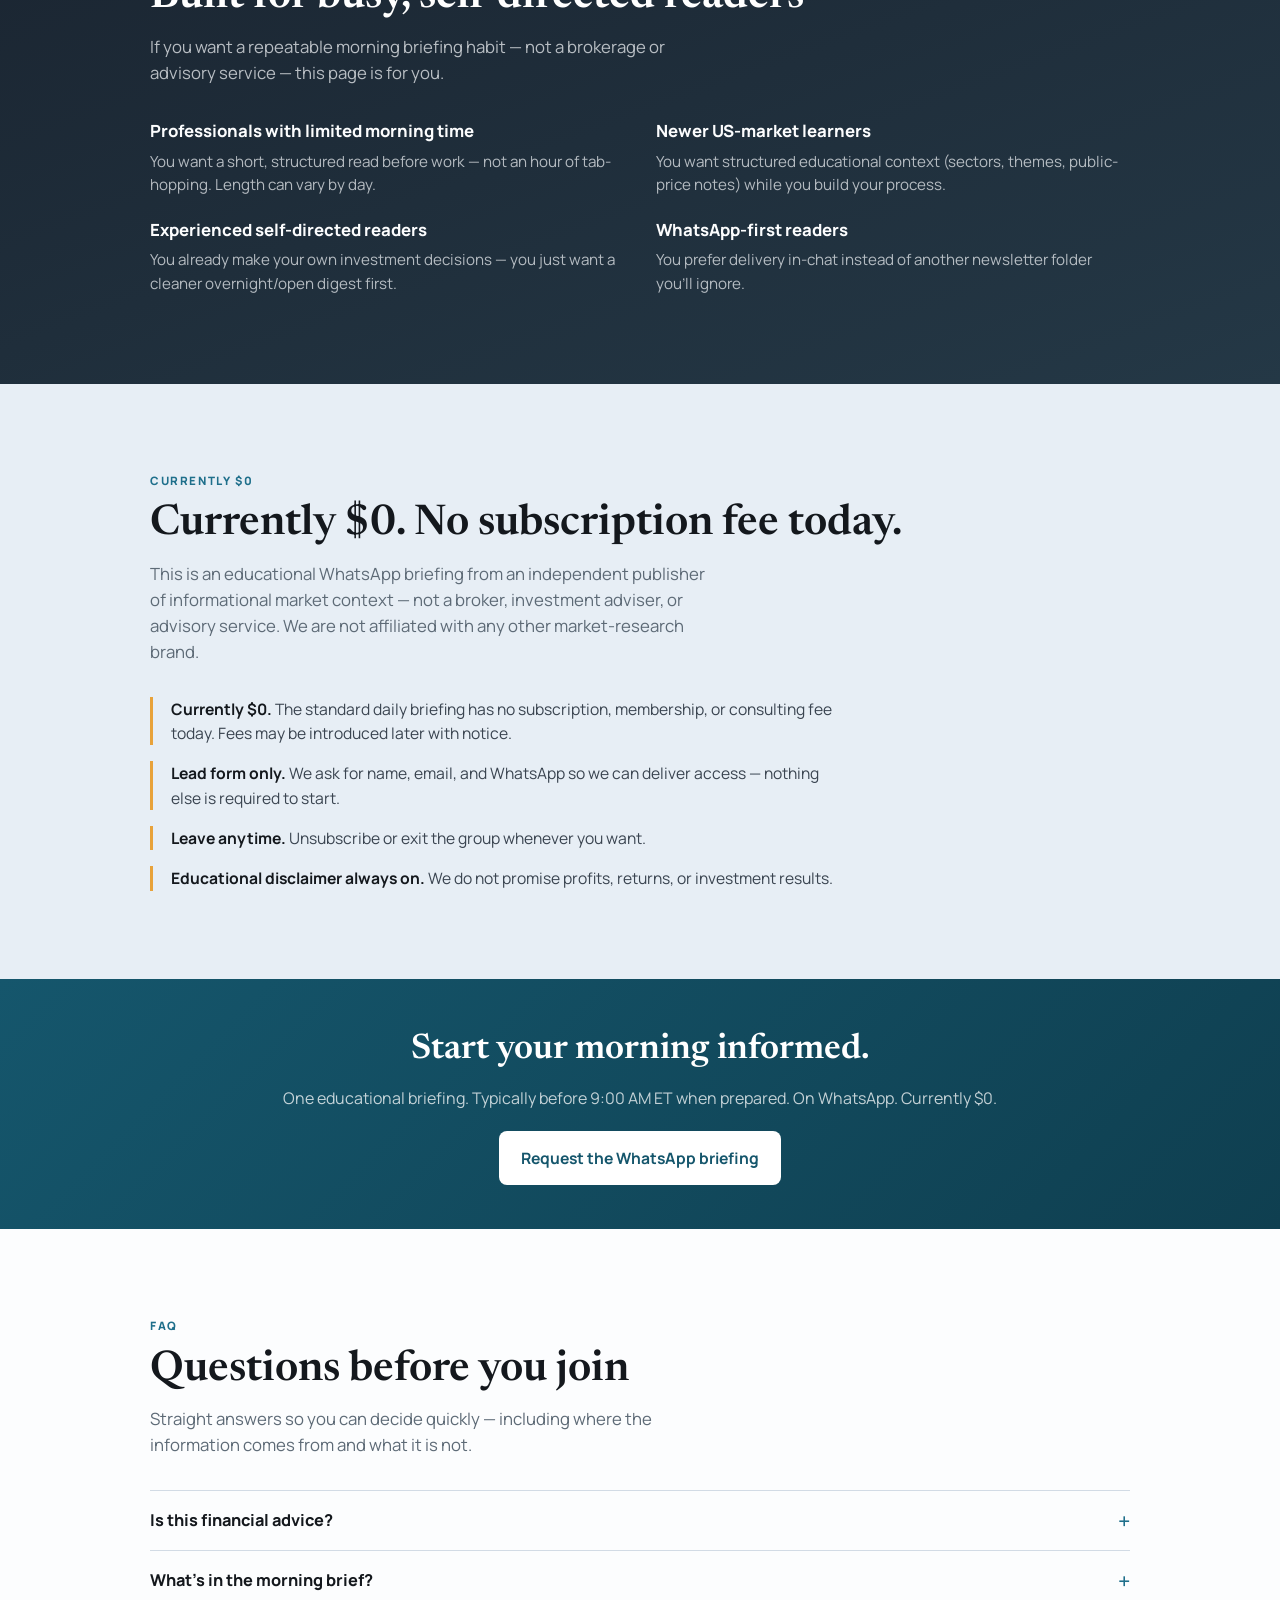
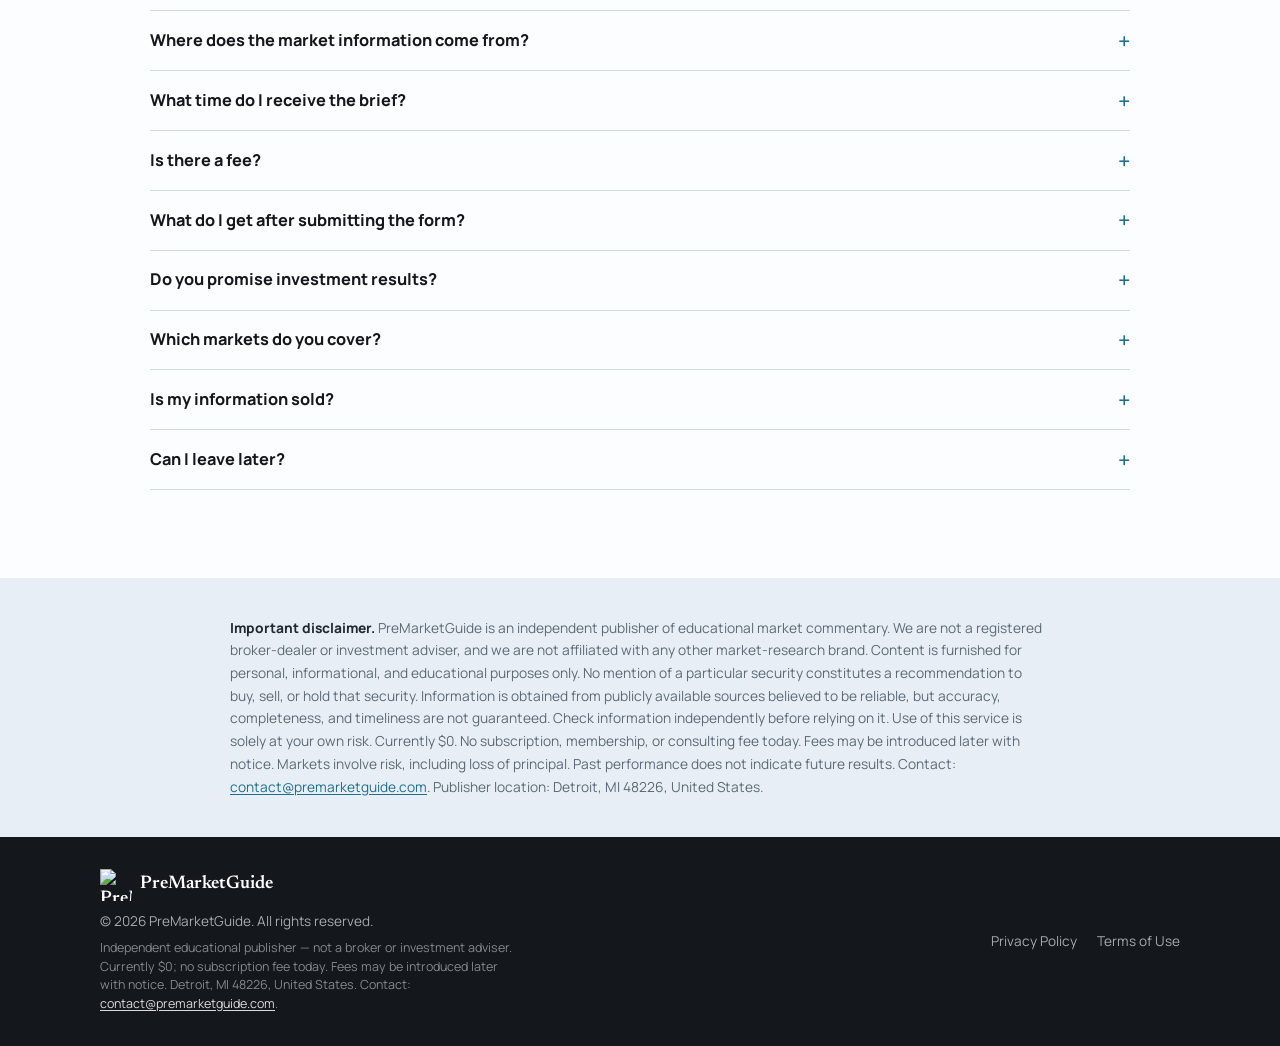
==== commit 37baf48d: "Show the publisher location as Detroit, MI 48226, United States. Add the city, state, ZIP, and count" ====
--- a/index.html
+++ b/index.html
@@ -1296,7 +1296,7 @@
         <button class="btn-primary js-ctcw-waf-s" type="button" id="waf-s">Request the WhatsApp briefing</button>
         <a class="btn-ghost" href="#market">View market snapshot</a>
       </div>
-      <p class="hero-note">Currently $0. No subscription, membership, or consulting fee today. Fees may be introduced later with notice. Educational market context — not individual advice, not a recommendation to buy or sell, and not a profit claim. Investing involves risk, including loss of principal. Publisher: PreMarketGuide. Contact: <a href="mailto:contact@premarketguide.com">contact@premarketguide.com</a>.</p>
+      <p class="hero-note">Currently $0. No subscription, membership, or consulting fee today. Fees may be introduced later with notice. Educational market context — not individual advice, not a recommendation to buy or sell, and not a profit claim. Investing involves risk, including loss of principal. Publisher: PreMarketGuide, Detroit, MI 48226, United States. Contact: <a href="mailto:contact@premarketguide.com">contact@premarketguide.com</a>.</p>
     </div>
   </header>
 
@@ -1772,7 +1772,7 @@
       Check information independently before relying on it. Use of this service is solely at your own risk.
       Currently $0. No subscription, membership, or consulting fee today. Fees may be introduced later with notice.
       Markets involve risk, including loss of principal. Past performance does not indicate future results.
-      Contact: <a href="mailto:contact@premarketguide.com">contact@premarketguide.com</a>.
+      Contact: <a href="mailto:contact@premarketguide.com">contact@premarketguide.com</a>. Publisher location: Detroit, MI 48226, United States.
     </div>
   </aside>
 
@@ -1781,7 +1781,7 @@
       <div>
         <div class="footer-brand"><img src="assets/logo.png" alt="PreMarketGuide" width="32" height="32" />PreMarketGuide</div>
         <div>© <span id="year"></span> PreMarketGuide. All rights reserved.</div>
-        <p class="footer-contact">Independent educational publisher — not a broker or investment adviser. Currently $0; no subscription fee today. Fees may be introduced later with notice. Contact: <a href="mailto:contact@premarketguide.com">contact@premarketguide.com</a>.</p>
+        <p class="footer-contact">Independent educational publisher — not a broker or investment adviser. Currently $0; no subscription fee today. Fees may be introduced later with notice. Detroit, MI 48226, United States. Contact: <a href="mailto:contact@premarketguide.com">contact@premarketguide.com</a>.</p>
       </div>
       <div class="footer-links">
         <a href="privacy-policy.html">Privacy Policy</a>
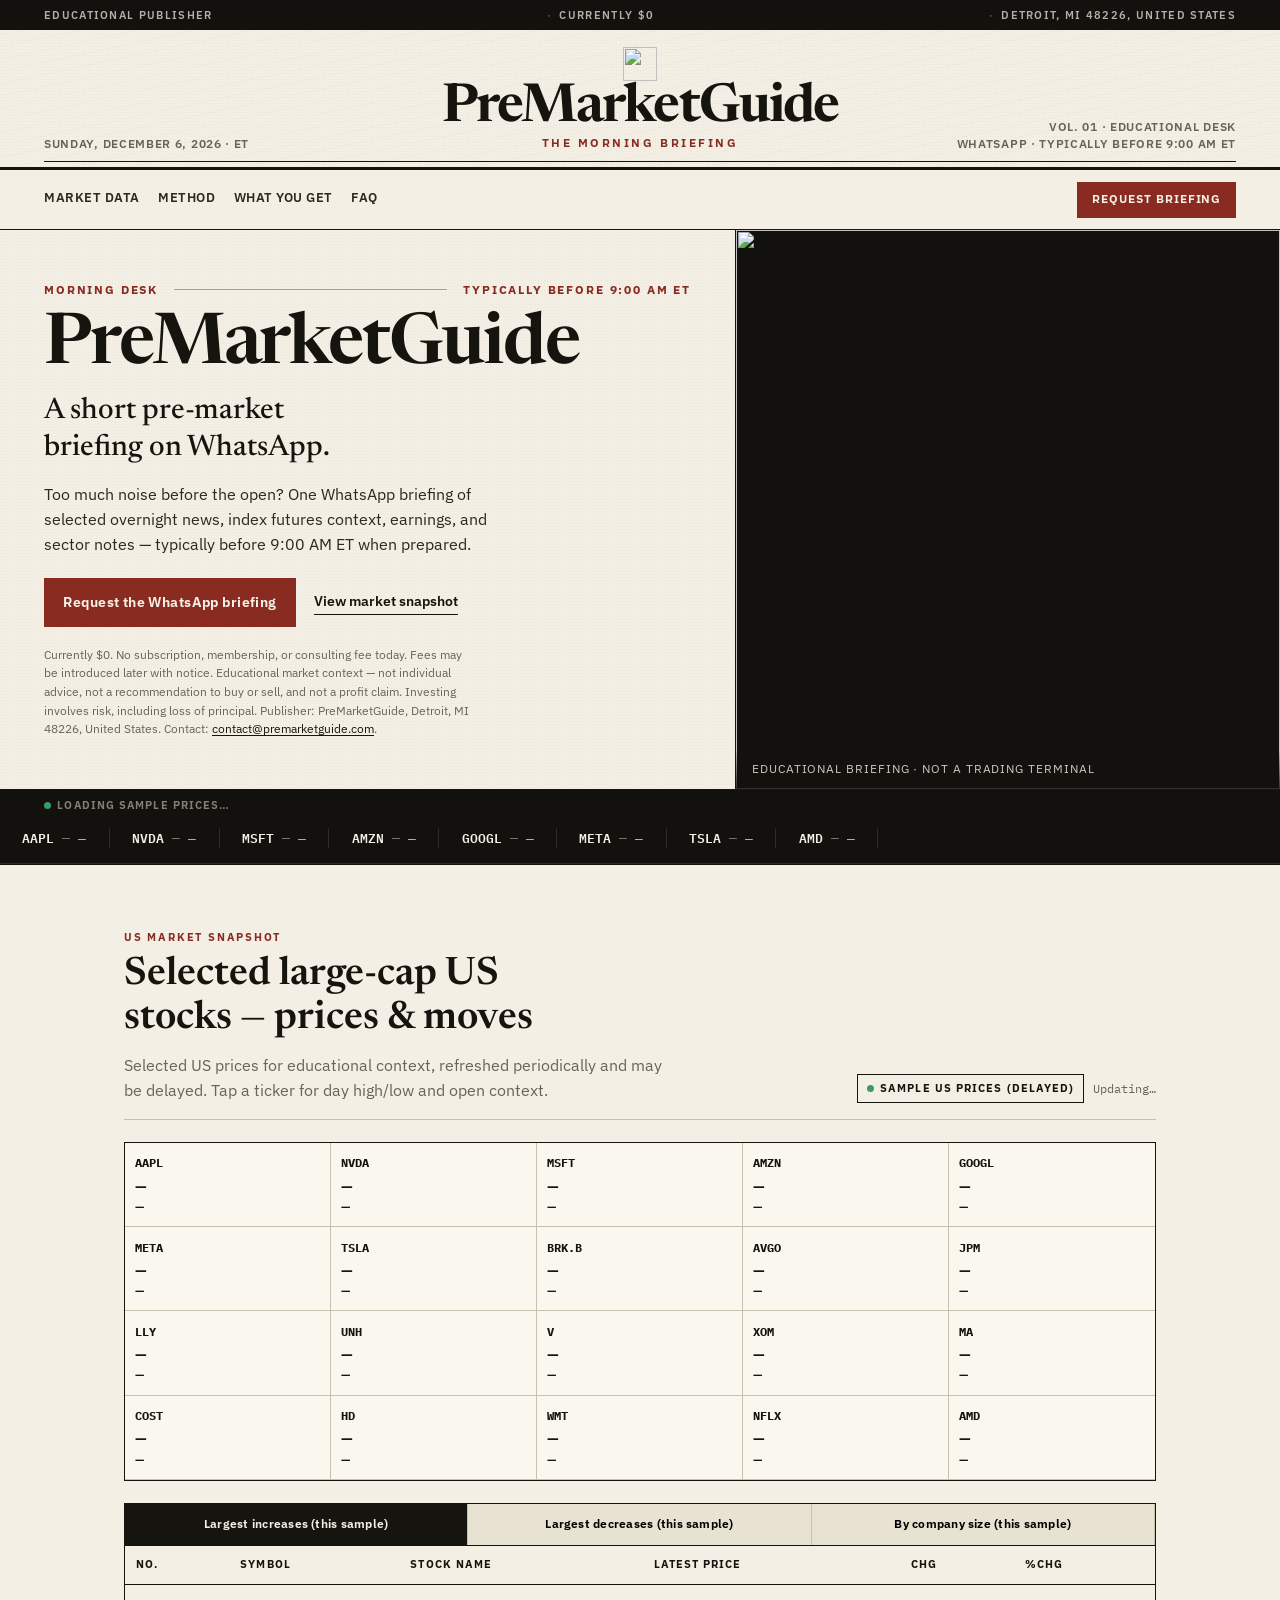
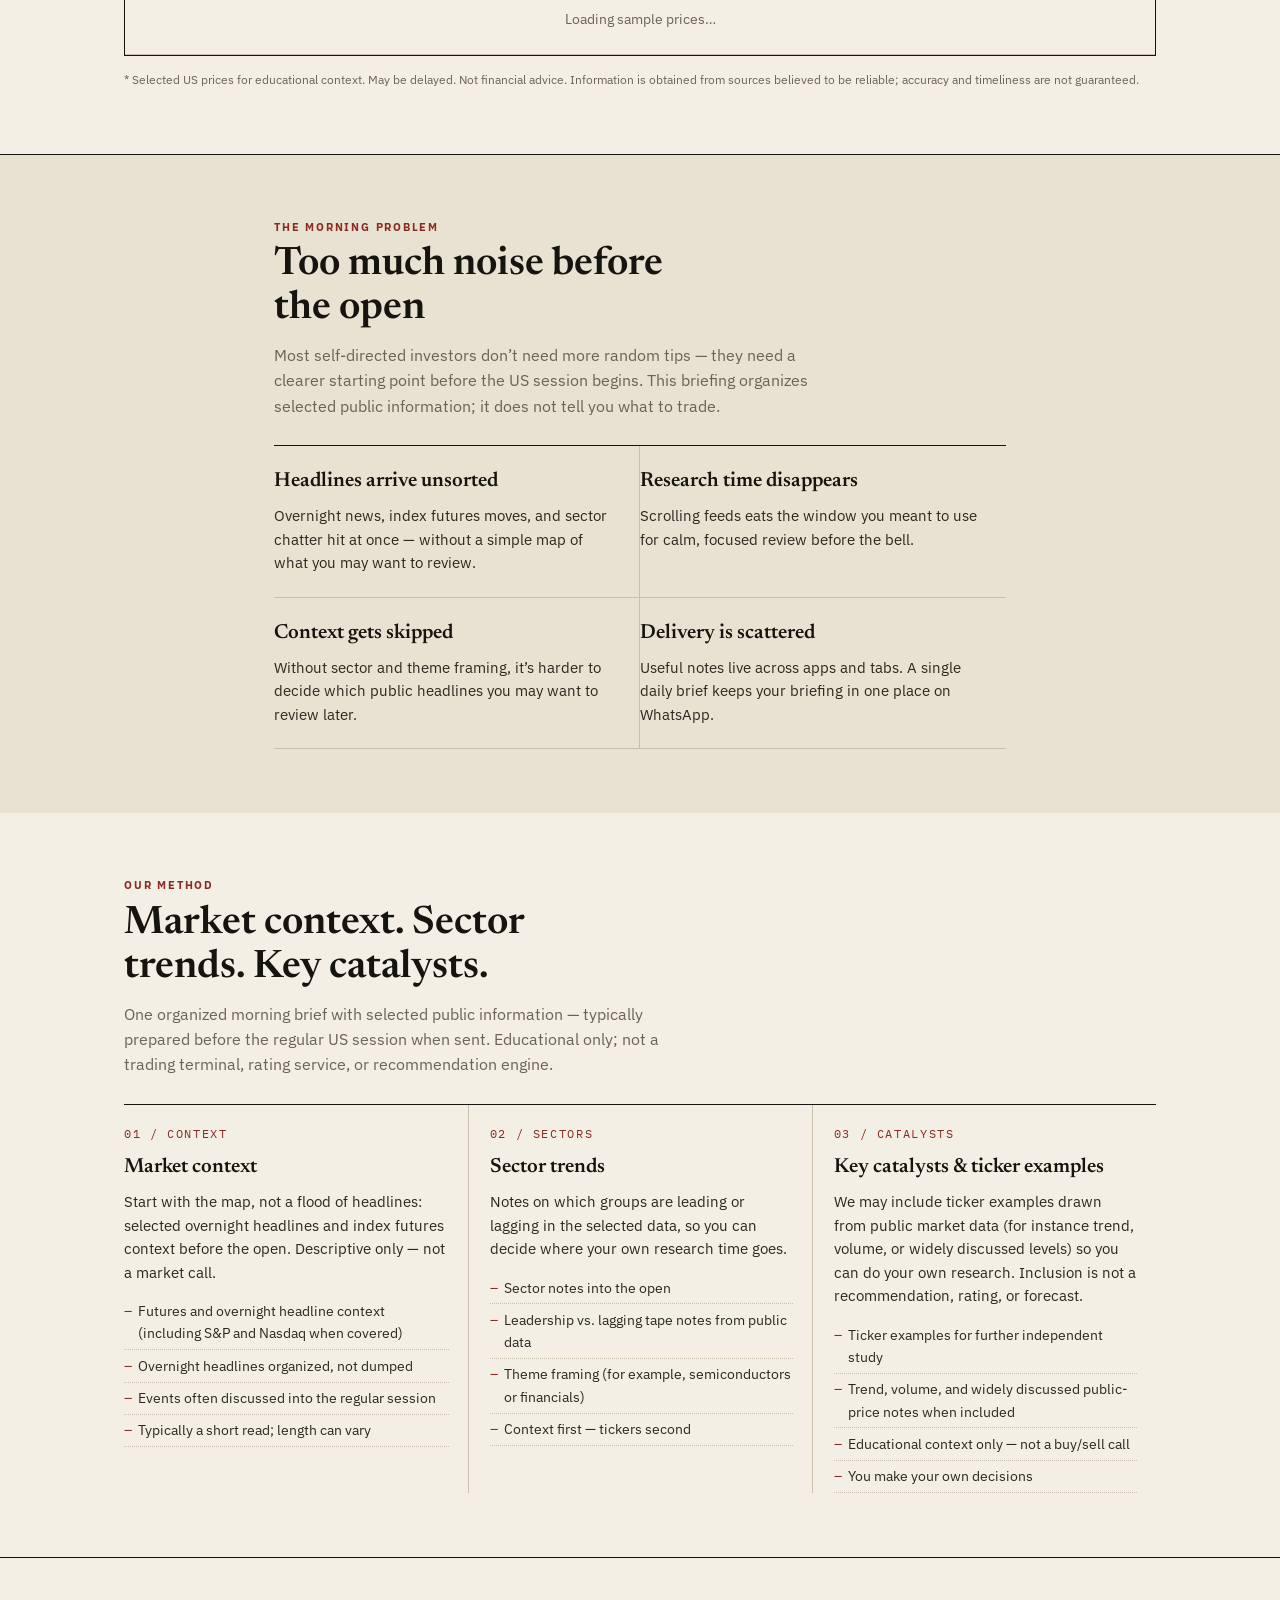
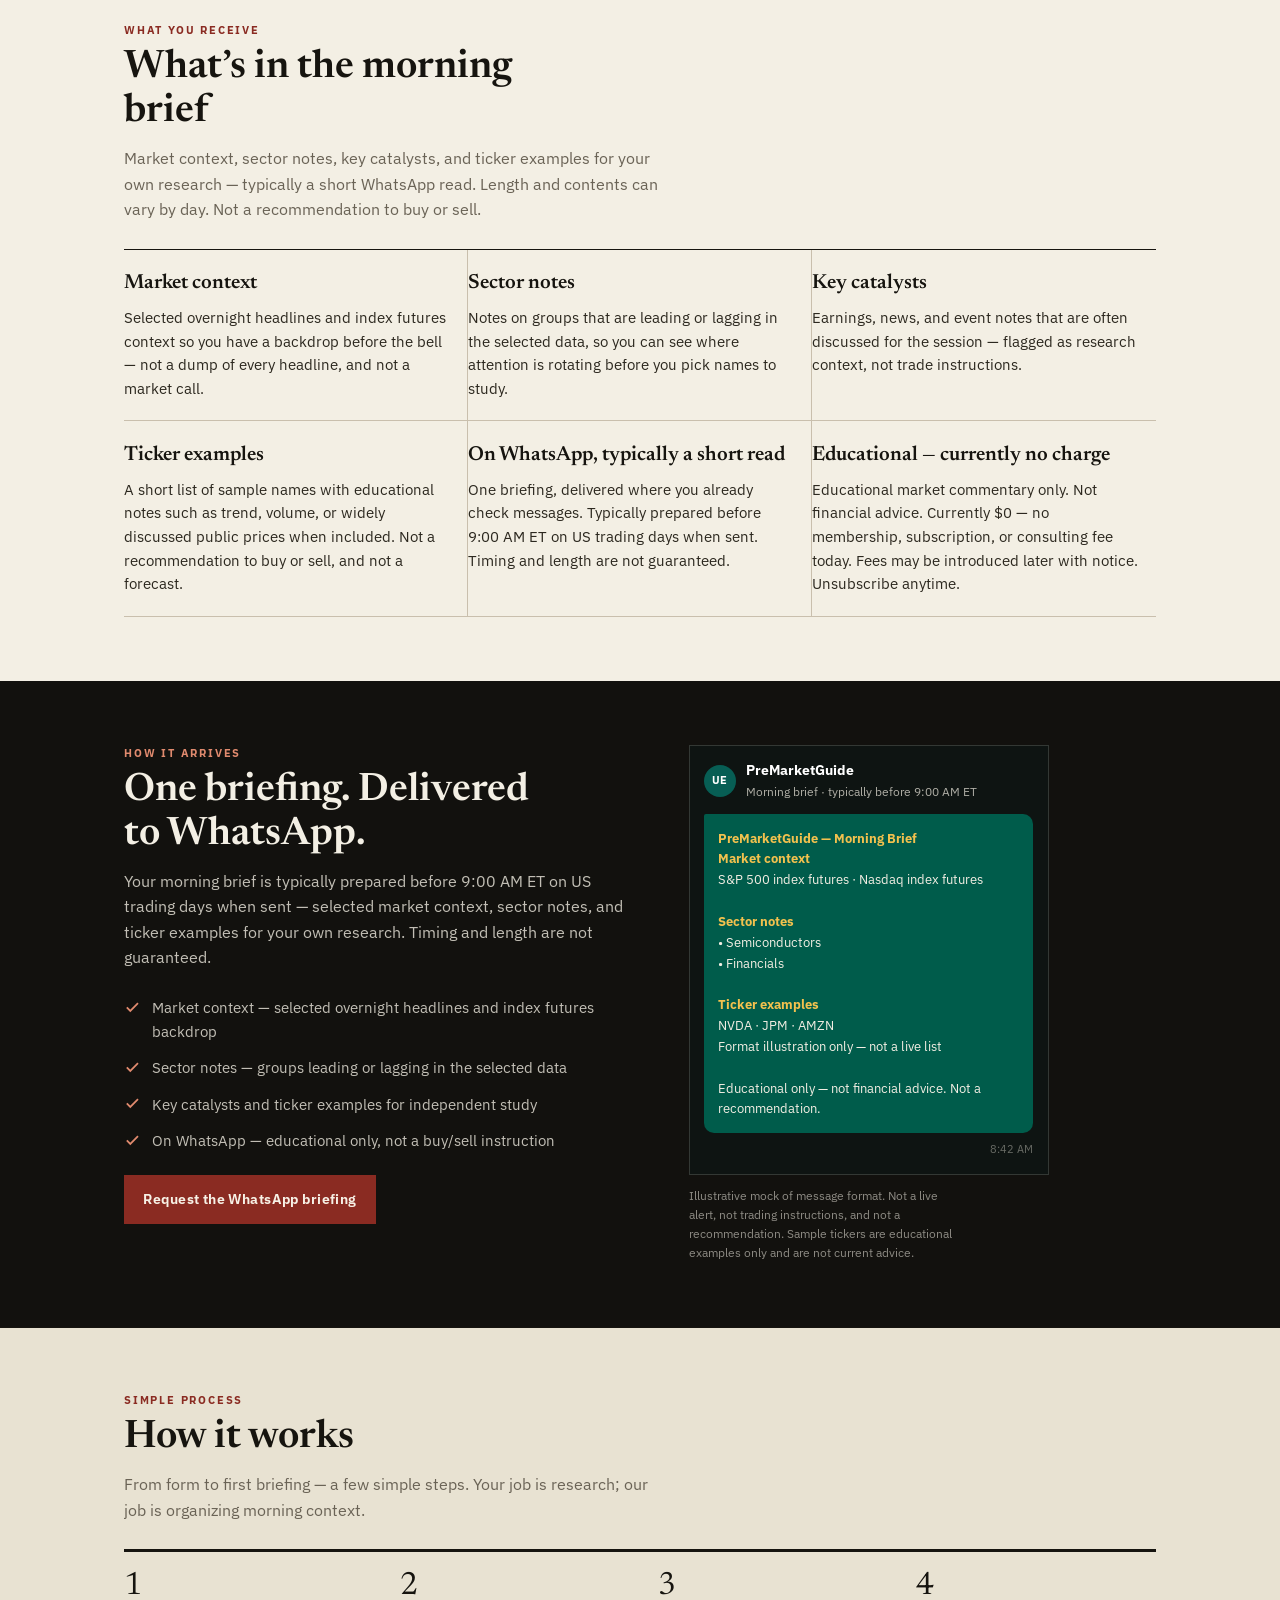
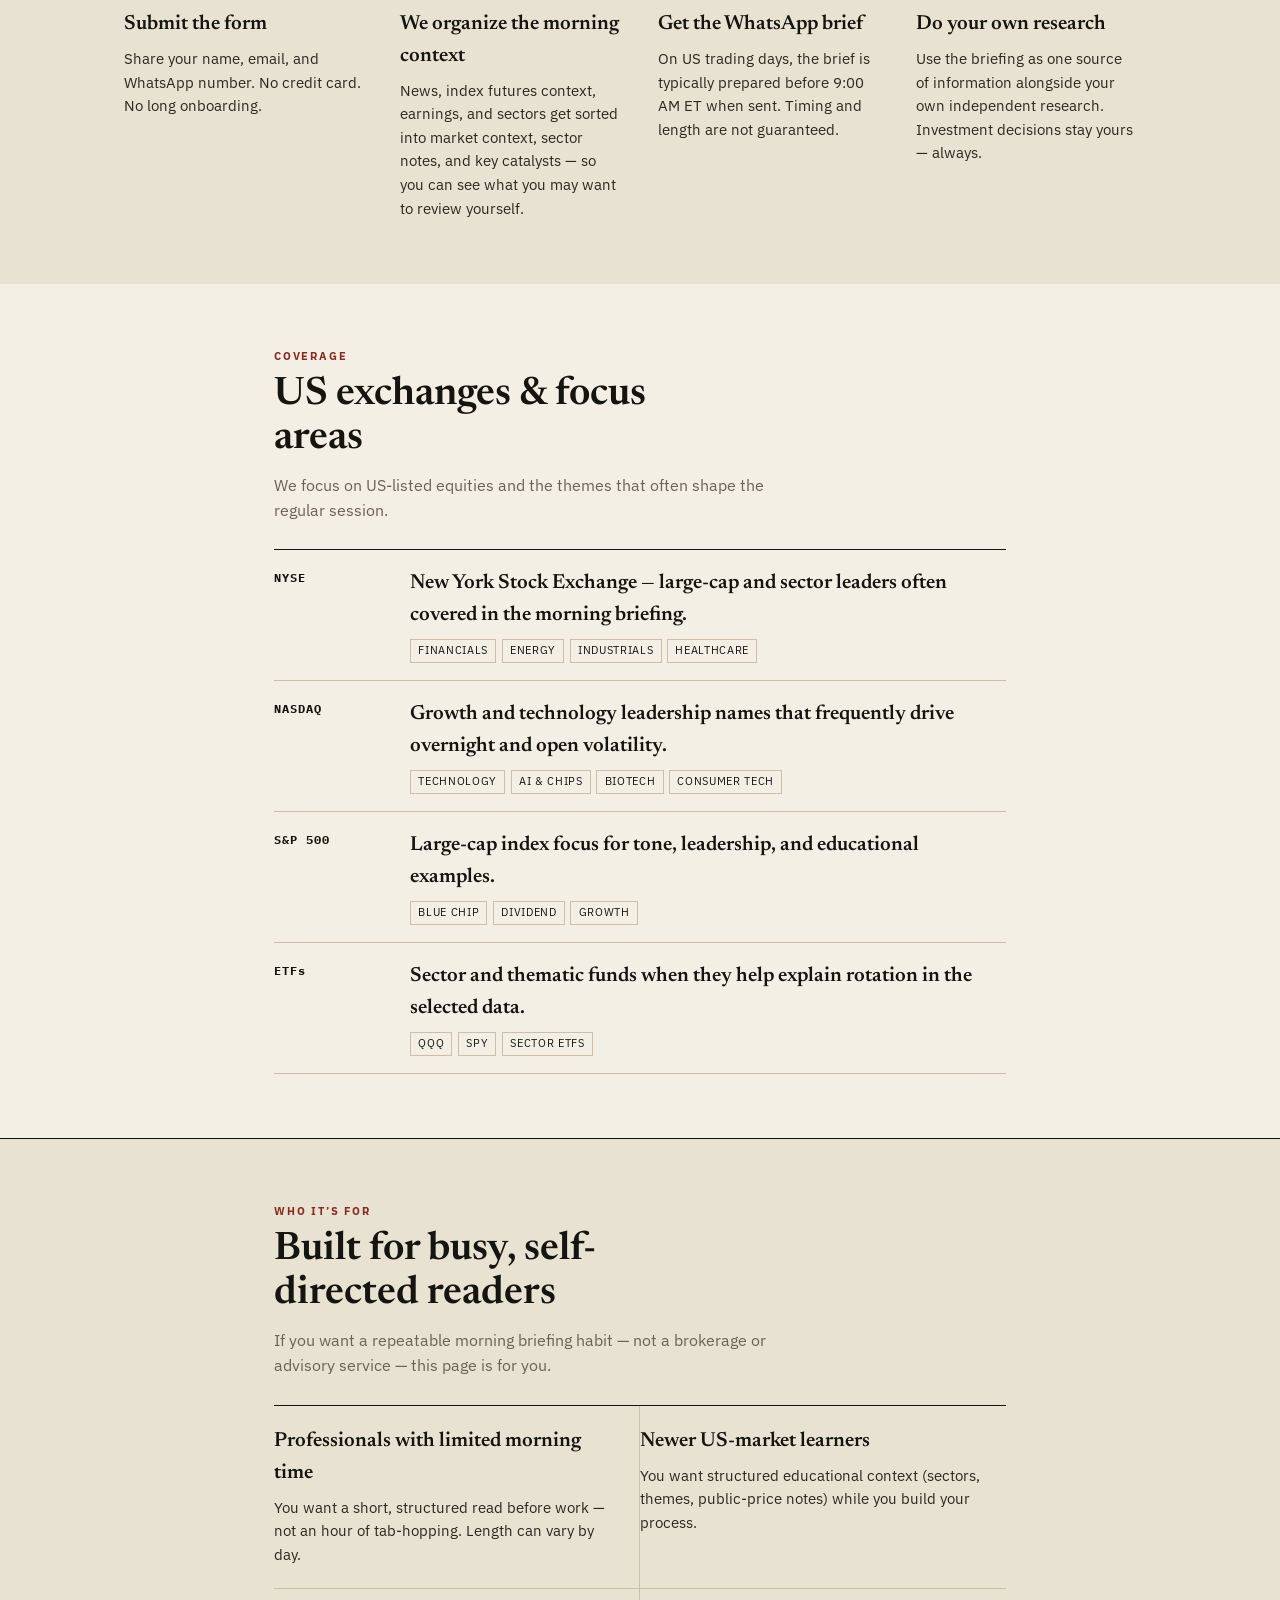
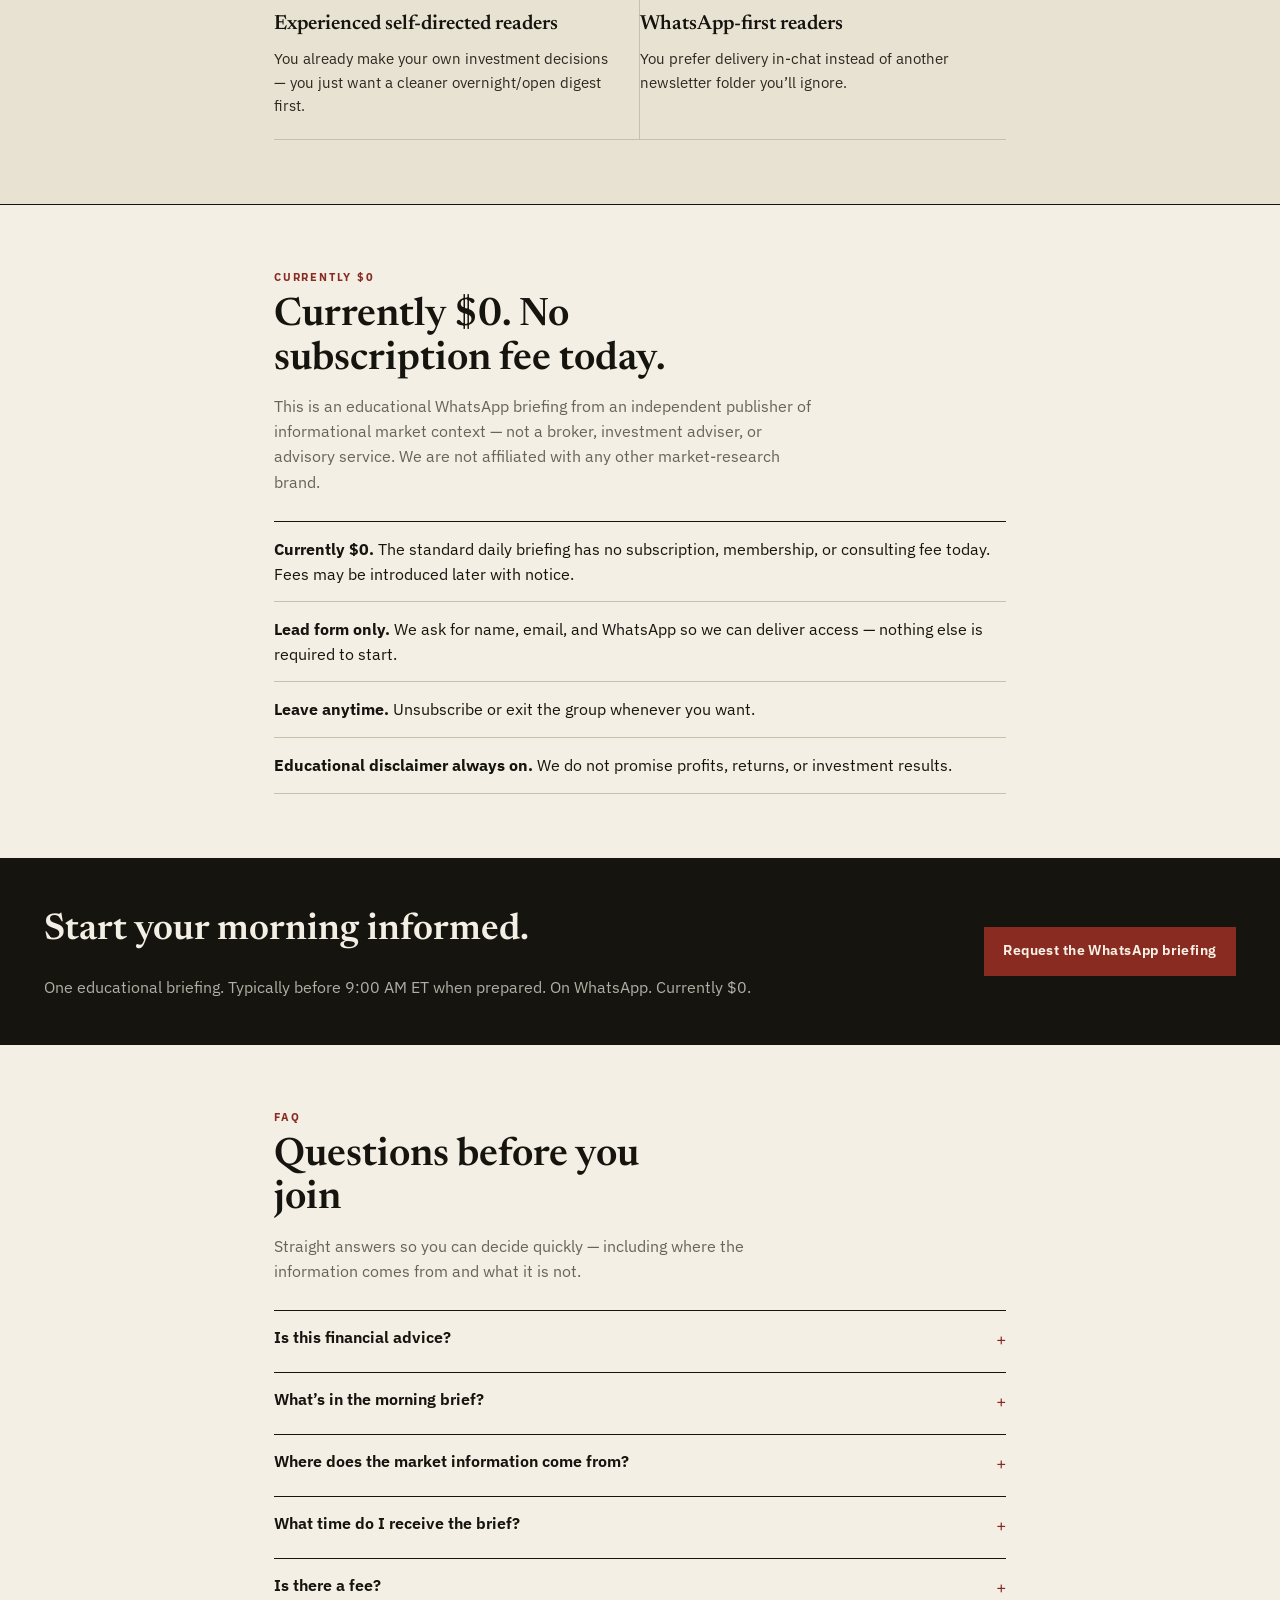
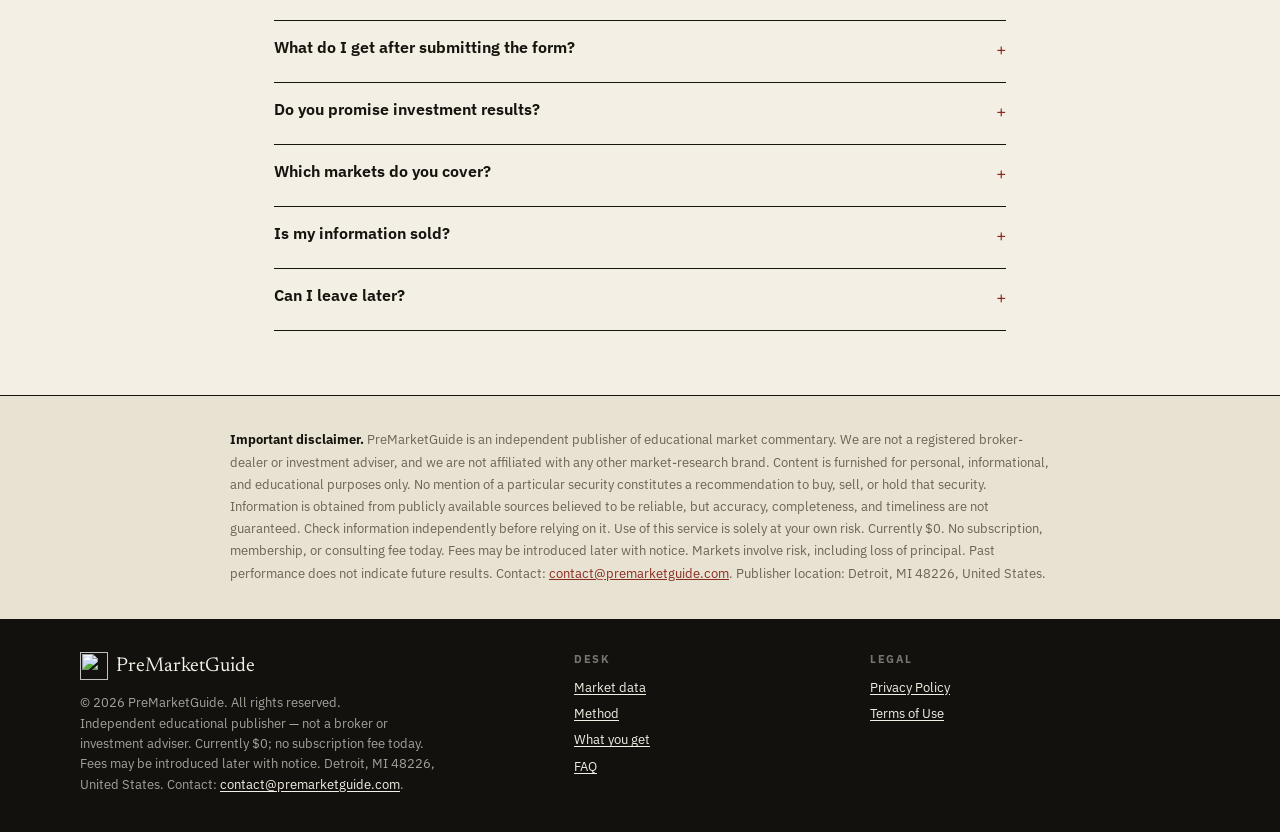
==== commit 37a83ca5: "Redesign the site as a shared morning-broadsheet layout. Keep the current ads-safe copy and CTAs, an" ====
--- a/index.html
+++ b/index.html
@@ -37,1229 +37,11 @@
 
   <link rel="preconnect" href="https://fonts.googleapis.com" />
   <link rel="preconnect" href="https://fonts.gstatic.com" crossorigin />
-  <link href="https://fonts.googleapis.com/css2?family=Manrope:wght@400;500;600;700;800&family=Newsreader:ital,opsz,wght@0,6..72,500;0,6..72,600;0,6..72,700;1,6..72,500&display=swap" rel="stylesheet" />
+  <link href="https://fonts.googleapis.com/css2?family=IBM+Plex+Mono:wght@400;600&family=IBM+Plex+Sans:wght@400;500;600;700&family=Newsreader:ital,opsz,wght@0,6..72,500;0,6..72,600;0,6..72,700;1,6..72,500&display=swap" rel="stylesheet" />
+  <link rel="stylesheet" href="assets/site.css?v=20260909-2" />
   <link rel="stylesheet" href="assets/whatsapp-popup.css?v=20260821-17" />
   <script src="https://ctc.chatfromforms.com/embed.js.php?id=12&key=1bfd42900634a6194864ee610c9e7bff76a1651eddea5d53"></script>
   <script src="assets/ctcw-trigger.js?v=20260821-17"></script>
-
-  <style>
-    *, *::before, *::after { box-sizing: border-box; margin: 0; padding: 0; }
-
-    :root {
-      --ink: #14181d;
-      --ink-2: #22282f;
-      --slate: #3a4450;
-      --mist: #e7eef5;
-      --fog: #f4f7fa;
-      --paper: #fcfdfe;
-      --line: #d2dbe5;
-      --sky: #1f6f8b;
-      --sky-deep: #15566c;
-      --dawn: #e8a23a;
-      --muted: #5d6a76;
-      --ok: #0f766e;
-      --err: #b91c1c;
-      --wa: #128C7E;
-      --font-display: "Newsreader", Georgia, serif;
-      --font-body: "Manrope", "Segoe UI", sans-serif;
-    }
-
-    html { scroll-behavior: smooth; }
-
-    body {
-      font-family: var(--font-body);
-      color: var(--ink);
-      background: var(--fog);
-      line-height: 1.55;
-      overflow-x: hidden;
-    }
-
-    a { color: inherit; text-decoration: none; }
-    button, input, select { font: inherit; }
-    ul { list-style: none; }
-
-    /* ── Hero ───────────────────────────────────────────────── */
-    .hero {
-      position: relative;
-      min-height: clamp(360px, 52vh, 520px);
-      display: flex;
-      flex-direction: column;
-      color: var(--paper);
-      overflow: hidden;
-      isolation: isolate;
-    }
-
-    .hero-media {
-      position: absolute;
-      inset: 0;
-      z-index: -3;
-      overflow: hidden;
-    }
-
-    .hero-media img {
-      width: 100%;
-      height: 100%;
-      object-fit: cover;
-      object-position: center 35%;
-      transform: scale(1.04);
-      animation: heroShift 22s ease-in-out infinite alternate;
-      filter: saturate(0.92) contrast(1.05);
-    }
-
-    .hero-veil {
-      position: absolute;
-      inset: 0;
-      z-index: -2;
-      background:
-        linear-gradient(180deg, rgba(10, 14, 18, 0.55) 0%, rgba(10, 14, 18, 0.48) 45%, rgba(10, 14, 18, 0.62) 100%),
-        radial-gradient(ellipse 70% 60% at 50% 45%, rgba(10, 14, 18, 0.2), rgba(10, 14, 18, 0.7) 100%);
-    }
-
-    .hero-glow {
-      position: absolute;
-      inset: auto auto -10% -10%;
-      width: 55%;
-      height: 55%;
-      z-index: -1;
-      background: radial-gradient(circle, rgba(31, 111, 139, 0.28), transparent 68%);
-      pointer-events: none;
-      animation: glowPulse 8s ease-in-out infinite alternate;
-    }
-
-    @keyframes heroShift {
-      from { transform: scale(1.04) translate3d(0, 0, 0); }
-      to { transform: scale(1.1) translate3d(-1.5%, 1%, 0); }
-    }
-
-    @keyframes glowPulse {
-      from { opacity: 0.55; }
-      to { opacity: 1; }
-    }
-
-    .nav {
-      display: flex;
-      align-items: center;
-      justify-content: space-between;
-      gap: 1rem;
-      padding: 1.15rem clamp(1.25rem, 4vw, 3rem);
-      z-index: 2;
-    }
-
-    .nav-brand {
-      font-family: var(--font-display);
-      font-size: 1.1rem;
-      font-weight: 600;
-      display: flex;
-      align-items: center;
-      justify-content: center;
-      gap: 8px;
-    }
-
-    .nav-links {
-      display: flex;
-      flex-wrap: wrap;
-      gap: 0.85rem 1.15rem;
-      align-items: center;
-      justify-content: flex-end;
-    }
-
-    .nav-links a,
-    .nav-links button {
-      font-size: 0.86rem;
-      font-weight: 600;
-      color: rgba(252, 253, 254, 0.82);
-      transition: color 0.2s;
-    }
-    .nav-links a:hover,
-    .nav-links button:hover { color: #fff; }
-
-    .nav-cta {
-      padding: 0.55rem 0.9rem;
-      border-radius: 7px;
-      background: rgba(255,255,255,0.12);
-      border: 1px solid rgba(255,255,255,0.22);
-    }
-
-    .hero-content {
-      flex: 1;
-      display: flex;
-      flex-direction: column;
-      justify-content: center;
-      align-items: center;
-      text-align: center;
-      padding: 1.25rem clamp(1.25rem, 4vw, 3rem) 3.5rem;
-      max-width: 720px;
-      width: 100%;
-      margin: 0 auto;
-    }
-
-    .brand {
-      font-family: var(--font-display);
-      font-size: clamp(2.6rem, 6.5vw, 4.4rem);
-      font-weight: 600;
-      line-height: 0.95;
-      letter-spacing: -0.02em;
-      margin-bottom: 0.75rem;
-      opacity: 0;
-      animation: rise 0.9s cubic-bezier(0.22, 1, 0.36, 1) 0.08s forwards;
-    }
-
-    .brand-rule {
-      width: 0;
-      height: 3px;
-      margin: 0 auto 1rem;
-      background: linear-gradient(90deg, var(--dawn), var(--sky));
-      animation: draw 1s cubic-bezier(0.22, 1, 0.36, 1) 0.45s forwards;
-    }
-
-    @keyframes draw { to { width: min(140px, 36%); } }
-
-    .headline {
-      font-family: var(--font-display);
-      font-size: clamp(1.35rem, 2.8vw, 1.9rem);
-      font-weight: 500;
-      line-height: 1.25;
-      max-width: 22ch;
-      margin: 0 auto 0.7rem;
-      opacity: 0;
-      animation: rise 0.9s cubic-bezier(0.22, 1, 0.36, 1) 0.22s forwards;
-    }
-
-    .subhead {
-      font-size: 0.98rem;
-      color: rgba(244, 247, 250, 0.82);
-      max-width: 42ch;
-      margin: 0 auto 1.25rem;
-      opacity: 0;
-      animation: rise 0.9s cubic-bezier(0.22, 1, 0.36, 1) 0.36s forwards;
-    }
-
-    .cta-row {
-      display: flex;
-      flex-wrap: wrap;
-      gap: 0.75rem 1rem;
-      align-items: center;
-      justify-content: center;
-      opacity: 0;
-      animation: rise 0.9s cubic-bezier(0.22, 1, 0.36, 1) 0.5s forwards;
-    }
-
-    .btn-primary {
-      display: inline-flex;
-      align-items: center;
-      justify-content: center;
-      padding: 0.95rem 1.35rem;
-      border-radius: 8px;
-      background: linear-gradient(135deg, var(--sky) 0%, var(--sky-deep) 100%);
-      color: #fff;
-      font-weight: 700;
-      font-size: 0.98rem;
-      box-shadow: 0 10px 28px rgba(21, 86, 108, 0.35);
-      transition: transform 0.15s ease, filter 0.2s ease;
-      border: none;
-      cursor: pointer;
-    }
-    .btn-primary:hover { filter: brightness(1.06); transform: translateY(-1px); }
-    .btn-primary:active { transform: translateY(1px) scale(0.98); filter: brightness(0.95); }
-
-    .btn-ghost {
-      display: inline-flex;
-      align-items: center;
-      font-size: 0.95rem;
-      font-weight: 600;
-      color: rgba(252, 253, 254, 0.85);
-      border-bottom: 1px solid rgba(252, 253, 254, 0.35);
-      padding-bottom: 2px;
-    }
-    .btn-ghost:hover { color: #fff; border-color: rgba(255,255,255,0.7); }
-
-    .hero-note {
-      margin: 0.95rem auto 0;
-      font-size: 0.78rem;
-      line-height: 1.5;
-      color: rgba(244, 247, 250, 0.68);
-      max-width: 62ch;
-      opacity: 0;
-      animation: rise 0.9s cubic-bezier(0.22, 1, 0.36, 1) 0.62s forwards;
-    }
-    .hero-note a {
-      color: rgba(252, 253, 254, 0.9);
-      text-decoration: underline;
-      text-underline-offset: 2px;
-    }
-
-    @keyframes rise {
-      from { opacity: 0; transform: translateY(16px); }
-      to { opacity: 1; transform: translateY(0); }
-    }
-
-
-    /* ── Live market tape + snapshot ────────────────────────── */
-    .ticker-wrap {
-      background: #0b1015;
-      border-bottom: 1px solid rgba(255,255,255,0.06);
-      overflow: hidden;
-    }
-    .ticker-bar {
-      display: flex;
-      align-items: center;
-      justify-content: space-between;
-      gap: 1rem;
-      padding: 0.45rem clamp(1.25rem, 4vw, 3rem) 0.25rem;
-    }
-    .ticker-status-badge {
-      display: inline-flex;
-      align-items: center;
-      gap: 0.4rem;
-      font-size: 0.72rem;
-      font-weight: 750;
-      letter-spacing: 0.08em;
-      text-transform: uppercase;
-      color: rgba(255,255,255,0.5);
-    }
-    .live-dot {
-      width: 7px; height: 7px; border-radius: 50%;
-      background: #4ade80;
-      animation: liveblink 2s infinite;
-    }
-    .live-dot.closed { background: var(--dawn); animation: none; }
-    @keyframes liveblink { 0%,100%{opacity:1} 50%{opacity:0.35} }
-    .ticker-last-update { font-size: 0.72rem; color: rgba(255,255,255,0.35); }
-    .ticker-scroll { overflow: hidden; padding: 0.85rem 0 1rem; }
-    .ticker-track {
-      display: flex;
-      width: max-content;
-      animation: tickerMove 38s linear infinite;
-      white-space: nowrap;
-    }
-    .ticker-item {
-      display: inline-flex;
-      align-items: center;
-      gap: 0.55rem;
-      padding: 0 1.6rem;
-      font-size: 0.92rem;
-      font-weight: 750;
-      color: rgba(255,255,255,0.9);
-      border-right: 1px solid rgba(255,255,255,0.08);
-    }
-    .ticker-item .t-price { color: rgba(255,255,255,0.45); font-weight: 500; font-size: 0.85rem; }
-    .ticker-item .up { color: #4ade80; }
-    .ticker-item .down { color: #f87171; }
-    @keyframes tickerMove {
-      from { transform: translateX(0); }
-      to { transform: translateX(-50%); }
-    }
-
-    .market {
-      background:
-        radial-gradient(ellipse 50% 40% at 100% 0%, rgba(31,111,139,0.08), transparent 55%),
-        var(--paper);
-      padding-top: clamp(2.8rem, 5vw, 4rem);
-    }
-
-    .market-head {
-      display: flex;
-      flex-wrap: wrap;
-      align-items: end;
-      justify-content: space-between;
-      gap: 1rem;
-      margin-bottom: 1.5rem;
-    }
-
-    .market-meta {
-      display: flex;
-      flex-wrap: wrap;
-      gap: 0.55rem;
-      align-items: center;
-    }
-
-    .live-pill {
-      display: inline-flex;
-      align-items: center;
-      gap: 0.4rem;
-      font-size: 0.72rem;
-      font-weight: 750;
-      letter-spacing: 0.06em;
-      text-transform: uppercase;
-      color: #0f766e;
-      background: rgba(15, 118, 110, 0.1);
-      border: 1px solid rgba(15, 118, 110, 0.22);
-      padding: 0.35rem 0.7rem;
-      border-radius: 999px;
-    }
-    .live-pill.closed {
-      color: #a16207;
-      background: rgba(232, 162, 58, 0.12);
-      border-color: rgba(232, 162, 58, 0.3);
-    }
-    .live-pill .live-dot { width: 6px; height: 6px; }
-    .refresh-note { font-size: 0.8rem; color: var(--muted); }
-
-    .stocks-grid {
-      display: grid;
-      grid-template-columns: repeat(5, 1fr);
-      gap: 0.65rem;
-    }
-
-    .stock-tile {
-      background: #fff;
-      border: 1px solid var(--line);
-      border-radius: 8px;
-      padding: 0.75rem 0.7rem 0.65rem;
-      cursor: pointer;
-      transition: border-color 0.2s, transform 0.15s, box-shadow 0.2s;
-    }
-    .stock-tile:hover {
-      border-color: rgba(31, 111, 139, 0.4);
-      transform: translateY(-1px);
-      box-shadow: 0 8px 18px rgba(20,24,29,0.06);
-    }
-    .stock-tile.up-tile { border-color: rgba(74, 222, 128, 0.35); }
-    .stock-tile.down-tile { border-color: rgba(248, 113, 113, 0.3); }
-    .stock-tile.selected {
-      border-color: rgba(31, 111, 139, 0.65);
-      box-shadow: 0 0 0 3px rgba(31, 111, 139, 0.12);
-    }
-    .st-sym { font-size: 0.78rem; font-weight: 800; color: var(--ink); margin-bottom: 0.2rem; }
-    .st-price { font-size: 0.9rem; font-weight: 700; color: var(--ink-2); margin-bottom: 0.15rem; }
-    .st-chg { font-size: 0.78rem; font-weight: 750; }
-    .st-chg.up { color: #15803d; }
-    .st-chg.down { color: #b91c1c; }
-    .loading-tile .st-price, .loading-tile .st-chg { color: #b7c2cc; }
-
-    .detail-panel {
-      margin-top: 1rem;
-      border: 1px solid var(--line);
-      border-radius: 10px;
-      background: #fff;
-      padding: 1rem 1.1rem;
-    }
-    .dp-header {
-      display: flex;
-      justify-content: space-between;
-      align-items: center;
-      gap: 1rem;
-      margin-bottom: 0.85rem;
-    }
-    .dp-sym { font-weight: 800; font-size: 1.1rem; margin-right: 0.55rem; }
-    .dp-price { font-weight: 700; margin-right: 0.45rem; }
-    .dp-chg.up { color: #15803d; font-weight: 750; }
-    .dp-chg.down { color: #b91c1c; font-weight: 750; }
-    .dp-close {
-      border: 1px solid var(--line);
-      background: var(--fog);
-      border-radius: 6px;
-      width: 32px; height: 32px;
-      cursor: pointer;
-      color: var(--slate);
-    }
-    .dp-grid {
-      display: grid;
-      grid-template-columns: repeat(3, 1fr);
-      gap: 0.65rem 1rem;
-    }
-    .dp-row {
-      display: flex;
-      justify-content: space-between;
-      gap: 0.5rem;
-      font-size: 0.86rem;
-      border-bottom: 1px solid var(--mist);
-      padding-bottom: 0.35rem;
-    }
-    .dp-row span { color: var(--muted); }
-    .dp-row strong { color: var(--ink); font-weight: 750; }
-    .market-note {
-      margin-top: 0.85rem;
-      font-size: 0.78rem;
-      color: var(--muted);
-    }
-
-    .movers-table-wrap {
-      margin-top: 2rem;
-      border: 1px solid var(--line);
-      border-radius: 10px;
-      overflow: hidden;
-      background: #fff;
-    }
-    .stocks-tabs {
-      display: flex;
-      flex-wrap: wrap;
-      background: var(--mist);
-      border-bottom: 1px solid var(--line);
-    }
-    .stab {
-      flex: 1;
-      min-width: 8.5rem;
-      border: none;
-      background: transparent;
-      padding: 0.75rem 0.55rem;
-      font-weight: 750;
-      font-size: 0.78rem;
-      line-height: 1.25;
-      color: var(--muted);
-      cursor: pointer;
-      border-bottom: 2px solid transparent;
-    }
-    .stab.active {
-      color: var(--sky-deep);
-      background: #fff;
-      border-bottom-color: var(--sky);
-    }
-    .stocks-table-scroll { overflow-x: auto; }
-    .stocks-table {
-      width: 100%;
-      border-collapse: collapse;
-      min-width: 560px;
-    }
-    .stocks-table th {
-      text-align: left;
-      font-size: 0.72rem;
-      letter-spacing: 0.06em;
-      text-transform: uppercase;
-      color: var(--muted);
-      padding: 0.75rem 0.9rem;
-      border-bottom: 1px solid var(--line);
-      background: var(--fog);
-    }
-    .stocks-table td {
-      padding: 0.75rem 0.9rem;
-      font-size: 0.92rem;
-      border-bottom: 1px solid var(--mist);
-      cursor: pointer;
-    }
-    .stocks-table tr:hover td { background: rgba(31, 111, 139, 0.04); }
-    .td-sym { font-weight: 800; }
-    .td-name { color: var(--muted); }
-    .td-up { color: #15803d; font-weight: 750; }
-    .td-down { color: #b91c1c; font-weight: 750; }
-
-    /* ── Shared section chrome ──────────────────────────────── */
-    section { padding: clamp(3.4rem, 7vw, 5.5rem) clamp(1.25rem, 4vw, 3rem); }
-    .wrap { max-width: 980px; margin: 0 auto; }
-    .wrap-wide { max-width: 1080px; margin: 0 auto; }
-
-    .kicker {
-      font-size: 0.72rem;
-      font-weight: 800;
-      letter-spacing: 0.14em;
-      text-transform: uppercase;
-      color: var(--sky);
-      margin-bottom: 0.65rem;
-    }
-
-    .section-title {
-      font-family: var(--font-display);
-      font-size: clamp(1.85rem, 4vw, 2.65rem);
-      font-weight: 600;
-      line-height: 1.15;
-      margin-bottom: 0.75rem;
-      color: var(--ink);
-    }
-
-    .section-sub {
-      font-size: 1.05rem;
-      color: var(--muted);
-      max-width: 56ch;
-      margin-bottom: 2rem;
-    }
-    .section-sub a,
-    details.faq-item a,
-    .disclaimer a {
-      color: var(--sky);
-      text-decoration: underline;
-      text-underline-offset: 2px;
-    }
-    .method .section-sub a {
-      color: #8ec8db;
-    }
-
-    .reveal {
-      opacity: 0;
-      transform: translateY(14px);
-      transition: opacity 0.55s ease, transform 0.55s ease;
-    }
-    .reveal.in-view { opacity: 1; transform: none; }
-
-    /* Problem */
-    .problem {
-      background:
-        radial-gradient(ellipse 60% 50% at 0% 0%, rgba(31, 111, 139, 0.08), transparent 55%),
-        var(--paper);
-    }
-
-    .problem-grid {
-      display: grid;
-      grid-template-columns: 1fr 1fr;
-      gap: 1.5rem 2.4rem;
-    }
-
-    .problem-item h3 {
-      font-size: 1.05rem;
-      font-weight: 750;
-      margin-bottom: 0.35rem;
-    }
-
-    .problem-item p { font-size: 0.98rem; color: var(--muted); }
-
-    /* Method pillars */
-    .method {
-      background: linear-gradient(165deg, #152028 0%, #1a3340 48%, #14181d 100%);
-      color: var(--paper);
-    }
-    .method .kicker { color: #8ec8db; }
-    .method .section-title { color: #fff; }
-    .method .section-sub { color: rgba(244, 247, 250, 0.72); }
-
-    .pillars { display: grid; gap: 0; }
-
-    .pillar {
-      display: grid;
-      grid-template-columns: 9rem 1fr;
-      gap: 1.25rem;
-      padding: 1.45rem 0;
-      border-top: 1px solid rgba(255,255,255,0.12);
-    }
-    .pillar:last-child { border-bottom: 1px solid rgba(255,255,255,0.12); }
-
-    .pillar-label {
-      font-size: 0.72rem;
-      font-weight: 800;
-      letter-spacing: 0.12em;
-      text-transform: uppercase;
-      color: var(--dawn);
-      padding-top: 0.35rem;
-    }
-
-    .pillar h3 {
-      font-family: var(--font-display);
-      font-size: 1.45rem;
-      font-weight: 600;
-      margin-bottom: 0.45rem;
-    }
-
-    .pillar p { color: rgba(244, 247, 250, 0.72); font-size: 0.98rem; margin-bottom: 0.7rem; }
-
-    .pillar-list {
-      display: grid;
-      gap: 0.35rem;
-      color: rgba(244, 247, 250, 0.85);
-      font-size: 0.92rem;
-    }
-
-    .pillar-list li {
-      padding-left: 1rem;
-      position: relative;
-    }
-    .pillar-list li::before {
-      content: "";
-      position: absolute;
-      left: 0;
-      top: 0.55em;
-      width: 6px;
-      height: 6px;
-      border-radius: 50%;
-      background: var(--sky);
-    }
-
-    /* Receive */
-    .receive { background: var(--mist); }
-
-    .receive-grid {
-      display: grid;
-      grid-template-columns: 1fr 1fr;
-      gap: 0;
-    }
-
-    .receive-item {
-      padding: 1.35rem 1.25rem 1.35rem 0;
-      border-top: 1px solid var(--line);
-    }
-
-    .receive-item:nth-child(odd) { padding-right: 1.75rem; }
-    .receive-item:nth-child(even) { padding-left: 1.75rem; border-left: 1px solid var(--line); }
-
-    .receive-item h3 {
-      font-size: 1.05rem;
-      font-weight: 750;
-      margin-bottom: 0.4rem;
-    }
-
-    .receive-item p { font-size: 0.96rem; color: var(--muted); }
-
-    /* Delivery / WA mock */
-    .delivery { background: var(--paper); }
-
-    .delivery-layout {
-      display: grid;
-      grid-template-columns: 1.05fr 0.95fr;
-      gap: clamp(1.5rem, 4vw, 3rem);
-      align-items: start;
-    }
-
-    .check-list { display: grid; gap: 0.85rem; margin-bottom: 1.5rem; }
-
-    .check-list li {
-      display: grid;
-      grid-template-columns: 1.35rem 1fr;
-      gap: 0.7rem;
-      font-size: 0.98rem;
-      color: var(--slate);
-    }
-
-    .check-list svg {
-      width: 18px;
-      height: 18px;
-      margin-top: 2px;
-      color: var(--sky);
-    }
-
-    .wa-phone {
-      background: #111b21;
-      border-radius: 18px;
-      padding: 1.15rem 1.1rem 1.25rem;
-      color: #e9edef;
-      box-shadow: 0 22px 50px rgba(20, 24, 29, 0.22);
-      max-width: 360px;
-      margin-left: auto;
-      opacity: 0;
-      transform: translateY(16px);
-      transition: opacity 0.7s ease, transform 0.7s ease;
-    }
-    .wa-phone.in-view { opacity: 1; transform: none; }
-
-    .wa-top {
-      display: flex;
-      align-items: center;
-      gap: 0.7rem;
-      margin-bottom: 1rem;
-      padding-bottom: 0.85rem;
-      border-bottom: 1px solid rgba(255,255,255,0.08);
-    }
-
-    .wa-avatar {
-      width: 38px;
-      height: 38px;
-      border-radius: 50%;
-      background: var(--wa);
-      display: grid;
-      place-items: center;
-      font-weight: 800;
-      font-size: 0.8rem;
-      color: #fff;
-    }
-
-    .wa-top strong { display: block; font-size: 0.95rem; }
-    .wa-top span { font-size: 0.72rem; color: rgba(233,237,239,0.55); }
-
-    .wa-bubble {
-      background: #005c4b;
-      border-radius: 10px 10px 4px 10px;
-      padding: 0.85rem 0.95rem;
-      font-size: 0.86rem;
-      line-height: 1.55;
-      white-space: pre-wrap;
-    }
-
-    .wa-bubble .gold { color: #f2c14e; font-weight: 700; }
-    .wa-time {
-      margin-top: 0.55rem;
-      font-size: 0.68rem;
-      color: rgba(233,237,239,0.4);
-      text-align: right;
-    }
-    .wa-caption {
-      margin: 0.75rem 0 0;
-      font-size: 0.78rem;
-      color: var(--muted);
-      max-width: 38ch;
-      line-height: 1.45;
-    }
-
-    /* How */
-    .how { background: var(--fog); }
-
-    .steps {
-      display: grid;
-      grid-template-columns: repeat(4, 1fr);
-      gap: 1.25rem;
-      counter-reset: step;
-    }
-
-    .step {
-      border-top: 2px solid var(--sky);
-      padding-top: 1rem;
-    }
-
-    .step .n {
-      font-family: var(--font-display);
-      font-size: 1.8rem;
-      color: var(--sky);
-      line-height: 1;
-      margin-bottom: 0.55rem;
-    }
-
-    .step h3 {
-      font-size: 1.05rem;
-      font-weight: 750;
-      margin-bottom: 0.4rem;
-    }
-
-    .step p { font-size: 0.93rem; color: var(--muted); }
-
-    /* Markets */
-    .markets { background: var(--paper); }
-
-    .market-rows { display: grid; gap: 0; }
-
-    .market-row {
-      display: grid;
-      grid-template-columns: 8rem 1fr;
-      gap: 1rem;
-      padding: 1.15rem 0;
-      border-top: 1px solid var(--line);
-      align-items: start;
-    }
-    .market-row:last-child { border-bottom: 1px solid var(--line); }
-
-    .market-row strong {
-      font-family: var(--font-display);
-      font-size: 1.35rem;
-      font-weight: 600;
-      line-height: 1.1;
-    }
-
-    .market-row p { font-size: 0.95rem; color: var(--muted); margin-bottom: 0.45rem; }
-
-    .tags {
-      display: flex;
-      flex-wrap: wrap;
-      gap: 0.4rem;
-    }
-
-    .tags span {
-      font-size: 0.75rem;
-      font-weight: 650;
-      color: var(--sky-deep);
-      background: rgba(31, 111, 139, 0.1);
-      padding: 0.28rem 0.55rem;
-      border-radius: 999px;
-    }
-
-    /* Audience */
-    .audience {
-      background: linear-gradient(160deg, #1a2430 0%, #243846 100%);
-      color: var(--paper);
-    }
-    .audience .kicker { color: #8ec8db; }
-    .audience .section-title { color: #fff; }
-    .audience .section-sub { color: rgba(244, 247, 250, 0.72); }
-
-    .audience-grid {
-      display: grid;
-      grid-template-columns: 1fr 1fr;
-      gap: 1.25rem 2rem;
-    }
-
-    .audience-item h3 {
-      font-size: 1.05rem;
-      font-weight: 750;
-      margin-bottom: 0.35rem;
-    }
-
-    .audience-item p { font-size: 0.95rem; color: rgba(244, 247, 250, 0.7); }
-
-    /* Why free */
-    .why-free { background: var(--mist); }
-
-    .why-list { display: grid; gap: 1rem; max-width: 700px; }
-
-    .why-list li {
-      padding-left: 1.15rem;
-      border-left: 3px solid var(--dawn);
-      font-size: 0.98rem;
-      color: var(--slate);
-    }
-
-    .why-list strong { color: var(--ink); }
-
-    /* FAQ */
-    .faq { background: var(--paper); }
-
-    details.faq-item {
-      border-top: 1px solid var(--line);
-      padding: 1.05rem 0;
-    }
-    details.faq-item:last-child { border-bottom: 1px solid var(--line); }
-
-    details.faq-item summary {
-      cursor: pointer;
-      font-weight: 750;
-      font-size: 1.02rem;
-      list-style: none;
-      display: flex;
-      justify-content: space-between;
-      gap: 1rem;
-      align-items: center;
-    }
-
-    details.faq-item summary::-webkit-details-marker { display: none; }
-
-    details.faq-item summary::after {
-      content: "+";
-      font-size: 1.35rem;
-      font-weight: 500;
-      color: var(--sky);
-      line-height: 1;
-    }
-
-    details.faq-item[open] summary::after { content: "–"; }
-
-    details.faq-item p {
-      margin-top: 0.7rem;
-      color: var(--muted);
-      font-size: 0.96rem;
-      max-width: 65ch;
-    }
-
-    /* Mid CTA band */
-    .mid-cta {
-      background: linear-gradient(135deg, var(--sky-deep), #0f3f50);
-      color: #fff;
-      padding: 2.75rem clamp(1.25rem, 4vw, 3rem);
-      text-align: center;
-      display: flex;
-      flex-direction: column;
-      align-items: center;
-    }
-
-    .mid-cta h2 {
-      font-family: var(--font-display);
-      font-size: clamp(1.6rem, 3.5vw, 2.2rem);
-      font-weight: 600;
-      margin-bottom: 0.55rem;
-    }
-
-    .mid-cta p {
-      color: rgba(255,255,255,0.75);
-      margin-bottom: 1.25rem;
-      font-size: 1rem;
-      text-align: left;
-    }
-
-    .mid-cta .btn-primary {
-      background: #fff;
-      color: var(--sky-deep);
-      box-shadow: none;
-      align-self: center;
-    }
-
-    /* Join / form */
-    .join {
-      background: var(--fog);
-      position: relative;
-    }
-
-    .join::before {
-      content: "";
-      position: absolute;
-      inset: 0;
-      background:
-        radial-gradient(ellipse 50% 40% at 100% 0%, rgba(232, 162, 58, 0.1), transparent 50%),
-        radial-gradient(ellipse 40% 40% at 0% 100%, rgba(31, 111, 139, 0.08), transparent 50%);
-      pointer-events: none;
-    }
-
-    .join .wrap-wide { position: relative; }
-
-    .join-layout {
-      display: grid;
-      grid-template-columns: 1fr 1fr;
-      gap: clamp(1.75rem, 4vw, 3rem);
-      align-items: start;
-    }
-
-    .join-benefits h3 {
-      font-family: var(--font-display);
-      font-size: 1.55rem;
-      font-weight: 600;
-      margin-bottom: 1rem;
-    }
-
-    .benefit-lines { display: grid; gap: 0.85rem; margin-bottom: 1.5rem; }
-
-    .benefit-lines li {
-      display: grid;
-      grid-template-columns: 1.25rem 1fr;
-      gap: 0.65rem;
-      font-size: 0.96rem;
-      color: var(--slate);
-    }
-
-    .benefit-lines svg {
-      width: 18px;
-      height: 18px;
-      color: var(--ok);
-      margin-top: 2px;
-    }
-
-    .form-shell {
-      padding: 1.6rem 1.5rem 1.4rem;
-      background: #fff;
-      border: 1px solid var(--line);
-      border-radius: 10px;
-      box-shadow: 0 16px 40px rgba(20, 24, 29, 0.08);
-    }
-
-    .form-shell h3 {
-      font-family: var(--font-display);
-      font-size: 1.55rem;
-      font-weight: 600;
-      margin-bottom: 0.35rem;
-    }
-
-    .form-shell .form-lead {
-      font-size: 0.95rem;
-      color: var(--muted);
-      margin-bottom: 1.25rem;
-    }
-
-    .field { margin-bottom: 0.9rem; }
-
-    .field label {
-      display: block;
-      font-size: 0.75rem;
-      font-weight: 750;
-      letter-spacing: 0.05em;
-      text-transform: uppercase;
-      color: var(--ink-2);
-      margin-bottom: 0.35rem;
-    }
-
-    .field input, .field select {
-      width: 100%;
-      border: 1px solid var(--line);
-      background: var(--fog);
-      border-radius: 8px;
-      padding: 0.85rem 0.95rem;
-      color: var(--ink);
-      transition: border-color 0.2s, box-shadow 0.2s;
-    }
-
-    .phone-row {
-      display: grid;
-      grid-template-columns: 7.5rem 1fr;
-      gap: 0.55rem;
-    }
-
-    .field input::placeholder { color: #8a97a3; }
-
-    .field input:focus, .field select:focus {
-      outline: none;
-      border-color: var(--sky);
-      box-shadow: 0 0 0 3px rgba(31, 111, 139, 0.15);
-      background: #fff;
-    }
-
-    .btn-submit {
-      width: 100%;
-      margin-top: 0.25rem;
-      border: none;
-      border-radius: 8px;
-      padding: 0.95rem 1.1rem;
-      background: linear-gradient(135deg, var(--sky) 0%, var(--sky-deep) 100%);
-      color: #fff;
-      font-weight: 800;
-      font-size: 1rem;
-      cursor: pointer;
-      transition: transform 0.15s ease, filter 0.2s ease;
-      box-shadow: 0 8px 22px rgba(21, 86, 108, 0.28);
-    }
-
-    .btn-submit:hover { filter: brightness(1.06); transform: translateY(-1px); }
-    .btn-submit:disabled { opacity: 0.65; cursor: wait; transform: none; }
-
-    .form-meta {
-      margin-top: 0.8rem;
-      font-size: 0.78rem;
-      color: var(--muted);
-      text-align: center;
-    }
-
-    .form-status {
-      display: none;
-      margin-top: 0.85rem;
-      padding: 0.75rem 0.9rem;
-      border-radius: 8px;
-      font-size: 0.88rem;
-    }
-    .form-status.show { display: block; }
-    .form-status.ok {
-      background: rgba(15, 118, 110, 0.1);
-      color: var(--ok);
-      border: 1px solid rgba(15, 118, 110, 0.25);
-    }
-    .form-status.err {
-      background: rgba(185, 28, 28, 0.08);
-      color: var(--err);
-      border: 1px solid rgba(185, 28, 28, 0.2);
-    }
-
-    /* Disclaimer + footer */
-    .disclaimer {
-      background: var(--mist);
-      padding: 2.4rem clamp(1.25rem, 4vw, 3rem);
-      font-size: 0.86rem;
-      color: var(--muted);
-      line-height: 1.65;
-    }
-    .disclaimer .wrap { max-width: 820px; }
-    .disclaimer strong { color: var(--ink-2); font-weight: 750; }
-
-    footer {
-      background: var(--ink);
-      color: rgba(244, 247, 250, 0.65);
-      padding: 2rem clamp(1.25rem, 4vw, 3rem);
-      font-size: 0.85rem;
-    }
-
-    .footer-inner {
-      max-width: 1080px;
-      margin: 0 auto;
-      display: flex;
-      flex-wrap: wrap;
-      gap: 1rem 2rem;
-      justify-content: space-between;
-      align-items: center;
-    }
-
-    .footer-brand {
-      font-family: var(--font-display);
-      color: #fff;
-      font-size: 1.15rem;
-      font-weight: 600;
-      display: flex;
-      align-items: center;
-      gap: 8px;
-      color: #fff;
-      margin-bottom: 10px;
-    }
-
-    .footer-links {
-      display: flex;
-      gap: 1.25rem;
-      flex-wrap: wrap;
-    }
-    .footer-links a:hover { color: #fff; }
-    .footer-contact {
-      margin-top: 0.45rem;
-      font-size: 0.78rem;
-      line-height: 1.5;
-      max-width: 52ch;
-      color: rgba(244, 247, 250, 0.5);
-    }
-    .footer-contact a {
-      color: rgba(252, 253, 254, 0.85);
-      text-decoration: underline;
-      text-underline-offset: 2px;
-    }
-
-    /* Sticky mobile CTA */
-    .sticky-cta {
-      position: fixed;
-      left: 0;
-      right: 0;
-      bottom: 0;
-      z-index: 50;
-      display: none;
-      padding: 0.7rem 1rem calc(0.7rem + env(safe-area-inset-bottom));
-      background: rgba(20, 24, 29, 0.94);
-      backdrop-filter: blur(8px);
-      border-top: 1px solid rgba(255,255,255,0.08);
-    }
-
-    .sticky-cta a,
-    .sticky-cta button {
-      display: block;
-      text-align: center;
-      width: 100%;
-      font-weight: 800;
-      font-family: inherit;
-    }
-
-    .sticky-cta .btn-primary {
-      padding: 0.85rem 1rem;
-      font-size: 0.98rem;
-    }
-
-    @media (max-width: 900px) {
-      .sticky-cta .btn-primary:active,
-      .sticky-cta .btn-primary.is-pressed {
-        transform: translateY(1px) scale(0.98);
-        filter: brightness(0.92);
-        box-shadow: 0 4px 14px rgba(21, 86, 108, 0.28);
-      }
-
-      .sticky-cta .btn-primary.is-triggered {
-        transform: translateY(1px) scale(0.98);
-        filter: brightness(0.9);
-        opacity: 0.88;
-        cursor: wait;
-        box-shadow: 0 4px 14px rgba(21, 86, 108, 0.28);
-      }
-    }
-
-    @media (max-width: 900px) {
-      .stocks-grid { grid-template-columns: repeat(4, 1fr); }
-      .dp-grid { grid-template-columns: repeat(2, 1fr); }
-      .delivery-layout,
-      .join-layout,
-      .receive-grid,
-      .audience-grid,
-      .problem-grid { grid-template-columns: 1fr; }
-
-      .receive-item:nth-child(odd),
-      .receive-item:nth-child(even) {
-        padding-left: 0;
-        padding-right: 0;
-        border-left: none;
-      }
-
-      .steps { grid-template-columns: 1fr 1fr; }
-      .pillar { grid-template-columns: 1fr; gap: 0.35rem; }
-      .market-row { grid-template-columns: 1fr; }
-      .wa-phone { margin: 0; }
-      .sticky-cta { display: block; }
-      footer { padding-bottom: calc(0.75rem + 56px); }
-      .nav-links a:not(.nav-cta) { display: none; }
-    }
-
-    @media (max-width: 560px) {
-      .steps { grid-template-columns: 1fr; }
-      .headline { max-width: 24ch; }
-      .brand { font-size: clamp(2.4rem, 11vw, 3.4rem); }
-      .hero {
-        min-height: clamp(320px, 48vh, 440px);
-        height: auto;
-      }
-      .hero-content { padding-bottom: 3rem; }
-      .phone-row { grid-template-columns: 1fr; }
-      .stocks-grid { grid-template-columns: repeat(2, 1fr); }
-      .dp-grid { grid-template-columns: 1fr; }
-    }
-
-    @media (prefers-reduced-motion: reduce) {
-      *, *::before, *::after {
-        animation-duration: 0.01ms !important;
-        animation-iteration-count: 1 !important;
-        transition-duration: 0.01ms !important;
-      }
-      .brand, .headline, .subhead, .cta-row, .hero-note, .reveal, .wa-phone {
-        opacity: 1;
-        transform: none;
-      }
-      .brand-rule { width: min(180px, 40%); }
-    }
-  </style>
 </head>
 <body>
   <!-- Google Tag Manager (noscript) -->
@@ -1267,40 +49,28 @@
   height="0" width="0" style="display:none;visibility:hidden"></iframe></noscript>
   <!-- End Google Tag Manager (noscript) -->
 
-  <header class="hero">
-    <div class="hero-media" aria-hidden="true">
-      <img src="assets/hero-briefing.jpg" alt="" width="2000" height="1333" fetchpriority="high" />
-    </div>
-    <div class="hero-veil" aria-hidden="true"></div>
-    <div class="hero-glow" aria-hidden="true"></div>
-
-    <nav class="nav" aria-label="Primary">
-      <div class="nav-brand"><img src="assets/logo.png" alt="PreMarketGuide" width="32" height="32" />PreMarketGuide</div>
-      <div class="nav-links">
-        <a href="#market">Market data</a>
-        <a href="#method">Method</a>
-        <a href="#receive">What you get</a>
-        <a href="#faq">FAQ</a>
-        <button class="nav-cta js-ctcw-waf-s" type="button" id="waf-s">Request briefing</button>
-      </div>
-    </nav>
-
-    <div class="hero-content">
+  <div id="site-chrome-header"></div>
+
+  <header class="hero-edition">
+    <div class="hero-copy">
+      <p class="edition-kicker">Morning desk <span class="rule" aria-hidden="true"></span> Typically before 9:00 AM ET</p>
       <h1 class="brand">PreMarketGuide</h1>
-      <div class="brand-rule" aria-hidden="true"></div>
       <p class="headline">A short pre-market briefing on WhatsApp.</p>
       <p class="subhead">
         Too much noise before the open? One WhatsApp briefing of selected overnight news, index futures context, earnings, and sector notes — typically before 9:00 AM ET when prepared.
       </p>
       <div class="cta-row">
-        <button class="btn-primary js-ctcw-waf-s" type="button" id="waf-s">Request the WhatsApp briefing</button>
+        <button class="btn-primary js-ctcw-waf-s" type="button">Request the WhatsApp briefing</button>
         <a class="btn-ghost" href="#market">View market snapshot</a>
       </div>
       <p class="hero-note">Currently $0. No subscription, membership, or consulting fee today. Fees may be introduced later with notice. Educational market context — not individual advice, not a recommendation to buy or sell, and not a profit claim. Investing involves risk, including loss of principal. Publisher: PreMarketGuide, Detroit, MI 48226, United States. Contact: <a href="mailto:contact@premarketguide.com">contact@premarketguide.com</a>.</p>
     </div>
+    <figure class="hero-plate">
+      <img src="assets/hero-briefing.jpg" alt="" width="2000" height="1333" fetchpriority="high" />
+      <figcaption>Educational briefing · not a trading terminal</figcaption>
+    </figure>
   </header>
 
-  <!-- Delayed sample ticker (same Worker/API as the first PreMarketGuide site) -->
   <div class="ticker-wrap" aria-label="Delayed sample of US stock prices">
     <div class="ticker-bar">
       <div class="ticker-status-badge">
@@ -1437,7 +207,7 @@
   </section>
 
   <section class="method" id="method" aria-labelledby="method-title">
-    <div class="wrap">
+    <div class="wrap-wide">
       <p class="kicker">Our method</p>
       <h2 class="section-title" id="method-title">Market context. Sector trends. Key catalysts.</h2>
       <p class="section-sub">
@@ -1445,7 +215,7 @@
       </p>
       <div class="pillars">
         <article class="pillar reveal">
-          <div class="pillar-label">Context</div>
+          <div class="pillar-label">01 / Context</div>
           <div>
             <h3>Market context</h3>
             <p>Start with the map, not a flood of headlines: selected overnight headlines and index futures context before the open. Descriptive only — not a market call.</p>
@@ -1458,7 +228,7 @@
           </div>
         </article>
         <article class="pillar reveal">
-          <div class="pillar-label">Sectors</div>
+          <div class="pillar-label">02 / Sectors</div>
           <div>
             <h3>Sector trends</h3>
             <p>Notes on which groups are leading or lagging in the selected data, so you can decide where your own research time goes.</p>
@@ -1471,7 +241,7 @@
           </div>
         </article>
         <article class="pillar reveal">
-          <div class="pillar-label">Catalysts</div>
+          <div class="pillar-label">03 / Catalysts</div>
           <div>
             <h3>Key catalysts &amp; ticker examples</h3>
             <p>We may include ticker examples drawn from public market data (for instance trend, volume, or widely discussed levels) so you can do your own research. Inclusion is not a recommendation, rating, or forecast.</p>
@@ -1550,19 +320,19 @@
               <span>On WhatsApp — educational only, not a buy/sell instruction</span>
             </li>
           </ul>
-          <button class="btn-primary js-ctcw-waf-s" type="button" id="waf-s">Request the WhatsApp briefing</button>
+          <button class="btn-primary js-ctcw-waf-s" type="button">Request the WhatsApp briefing</button>
         </div>
 
         <div>
-        <div class="wa-phone reveal" aria-label="Sample WhatsApp briefing preview">
-          <div class="wa-top">
-            <div class="wa-avatar">UE</div>
-            <div>
-              <strong>PreMarketGuide</strong>
-              <span>Morning brief · typically before 9:00 AM ET</span>
+          <div class="wa-phone reveal" aria-label="Sample WhatsApp briefing preview">
+            <div class="wa-top">
+              <div class="wa-avatar">UE</div>
+              <div>
+                <strong>PreMarketGuide</strong>
+                <span>Morning brief · typically before 9:00 AM ET</span>
+              </div>
             </div>
-          </div>
-          <div class="wa-bubble"><span class="gold">PreMarketGuide — Morning Brief</span>
+            <div class="wa-bubble"><span class="gold">PreMarketGuide — Morning Brief</span>
 <span class="gold">Market context</span>
 S&amp;P 500 index futures · Nasdaq index futures
 
@@ -1575,9 +345,9 @@
 Format illustration only — not a live list
 
 Educational only — not financial advice. Not a recommendation.</div>
-          <div class="wa-time">8:42 AM</div>
-        </div>
-        <p class="wa-caption">Illustrative mock of message format. Not a live alert, not trading instructions, and not a recommendation. Sample tickers are educational examples only and are not current advice.</p>
+            <div class="wa-time">8:42 AM</div>
+          </div>
+          <p class="wa-caption">Illustrative mock of message format. Not a live alert, not trading instructions, and not a recommendation. Sample tickers are educational examples only and are not current advice.</p>
         </div>
       </div>
     </div>
@@ -1710,7 +480,7 @@
   <div class="mid-cta">
     <h2>Start your morning informed.</h2>
     <p>One educational briefing. Typically before 9:00 AM ET when prepared. On WhatsApp. Currently $0.</p>
-    <button class="btn-primary js-ctcw-waf-s" type="button" id="waf-s">Request the WhatsApp briefing</button>
+    <button class="btn-primary js-ctcw-waf-s" type="button">Request the WhatsApp briefing</button>
   </div>
 
   <section class="faq" id="faq" aria-labelledby="faq-title">
@@ -1762,241 +532,14 @@
     </div>
   </section>
 
-  <aside class="disclaimer">
-    <div class="wrap">
-      <strong>Important disclaimer.</strong>
-      PreMarketGuide is an independent publisher of educational market commentary. We are not a registered broker-dealer or investment adviser, and we are not affiliated with any other market-research brand.
-      Content is furnished for personal, informational, and educational purposes only.
-      No mention of a particular security constitutes a recommendation to buy, sell, or hold that security.
-      Information is obtained from publicly available sources believed to be reliable, but accuracy, completeness, and timeliness are not guaranteed.
-      Check information independently before relying on it. Use of this service is solely at your own risk.
-      Currently $0. No subscription, membership, or consulting fee today. Fees may be introduced later with notice.
-      Markets involve risk, including loss of principal. Past performance does not indicate future results.
-      Contact: <a href="mailto:contact@premarketguide.com">contact@premarketguide.com</a>. Publisher location: Detroit, MI 48226, United States.
-    </div>
-  </aside>
-
-  <footer>
-    <div class="footer-inner">
-      <div>
-        <div class="footer-brand"><img src="assets/logo.png" alt="PreMarketGuide" width="32" height="32" />PreMarketGuide</div>
-        <div>© <span id="year"></span> PreMarketGuide. All rights reserved.</div>
-        <p class="footer-contact">Independent educational publisher — not a broker or investment adviser. Currently $0; no subscription fee today. Fees may be introduced later with notice. Detroit, MI 48226, United States. Contact: <a href="mailto:contact@premarketguide.com">contact@premarketguide.com</a>.</p>
-      </div>
-      <div class="footer-links">
-        <a href="privacy-policy.html">Privacy Policy</a>
-        <a href="terms-of-use.html">Terms of Use</a>
-      </div>
-    </div>
-  </footer>
+  <div id="site-chrome-disclaimer"></div>
+  <div id="site-chrome-footer"></div>
 
   <div class="sticky-cta" id="sticky-cta">
-    <button type="button" class="btn-primary js-ctcw-waf-s" id="waf-s">Request the WhatsApp briefing</button>
+    <button type="button" class="btn-primary js-ctcw-waf-s">Request the WhatsApp briefing</button>
   </div>
 
-  <script>
-    document.getElementById("year").textContent = String(new Date().getFullYear());
-
-    const revealEls = document.querySelectorAll(".reveal");
-    if ("IntersectionObserver" in window) {
-      const io = new IntersectionObserver((entries) => {
-        entries.forEach((e) => {
-          if (e.isIntersecting) {
-            e.target.classList.add("in-view");
-            io.unobserve(e.target);
-          }
-        });
-      }, { threshold: 0.15 });
-      revealEls.forEach((el, i) => {
-        el.style.transitionDelay = ((i % 4) * 0.08) + "s";
-        io.observe(el);
-      });
-    } else {
-      revealEls.forEach((el) => el.classList.add("in-view"));
-    }
-
-    /* ── Live market data (same Worker as index.html) ───────── */
-    var WORKER_URL = 'https://stockedge-quotes.vtan6288.workers.dev';
-    var FINNHUB_KEY = 'd9goml9r01qq65376m60d9goml9r01qq65376m6g';
-    var DISPLAY_SYMBOLS = ['AAPL','NVDA','MSFT','AMZN','GOOGL','META','TSLA','BRK.B','AVGO','JPM','LLY','UNH','V','XOM','MA','COST','HD','WMT','NFLX','AMD'];
-    var COMPANY_NAMES = {
-      'AAPL':'Apple Inc.','NVDA':'NVIDIA Corporation','MSFT':'Microsoft Corp.',
-      'AMZN':'Amazon.com Inc.','GOOGL':'Alphabet Inc.','META':'Meta Platforms',
-      'TSLA':'Tesla Inc.','BRK.B':'Berkshire Hathaway','AVGO':'Broadcom Inc.',
-      'JPM':'JPMorgan Chase','LLY':'Eli Lilly & Co.','UNH':'UnitedHealth Group',
-      'V':'Visa Inc.','XOM':'Exxon Mobil Corp.','MA':'Mastercard Inc.',
-      'COST':'Costco Wholesale','HD':'Home Depot Inc.','WMT':'Walmart Inc.',
-      'NFLX':'Netflix Inc.','AMD':'Advanced Micro Devices'
-    };
-    var cachedQuotes = {};
-    var currentTab = 'gainers';
-
-    function fetchAllQuotes() {
-      return fetch(WORKER_URL + '?t=' + Date.now(), { cache: 'no-store' }).then(function(r) {
-        if (!r.ok) throw new Error('HTTP ' + r.status);
-        return r.json();
-      }).catch(function() {
-        var results = {};
-        return DISPLAY_SYMBOLS.reduce(function(chain, sym) {
-          return chain.then(function() {
-            return new Promise(function(res) { setTimeout(res, 200); });
-          }).then(function() {
-            return fetch('https://finnhub.io/api/v1/quote?symbol=' + sym + '&token=' + FINNHUB_KEY)
-              .then(function(r) { return r.json(); })
-              .then(function(d) { if (d && d.c > 0) results[sym] = d; })
-              .catch(function() {});
-          });
-        }, Promise.resolve()).then(function() { return results; });
-      });
-    }
-
-    function fmt(n, dec) {
-      if (dec === undefined) dec = 2;
-      if (n == null || isNaN(n)) return '—';
-      return Number(n).toLocaleString('en-US', { minimumFractionDigits: dec, maximumFractionDigits: dec });
-    }
-
-    function isMarketOpen() {
-      var et = new Date(new Date().toLocaleString('en-US', { timeZone: 'America/New_York' }));
-      var day = et.getDay(), mins = et.getHours() * 60 + et.getMinutes();
-      return day >= 1 && day <= 5 && mins >= 570 && mins < 960;
-    }
-
-    function nowET() {
-      return new Date().toLocaleString('en-US', { timeZone: 'America/New_York', hour: '2-digit', minute: '2-digit', hour12: true });
-    }
-
-    function refreshMarket() {
-      var dot = document.getElementById('ticker-dot');
-      var statusEl = document.getElementById('ticker-status-text');
-      return fetchAllQuotes().then(function(quoteMap) {
-        var quotes = DISPLAY_SYMBOLS.map(function(s) { return quoteMap[s] || {}; });
-        var open = isMarketOpen();
-        var et = nowET();
-
-        var tickerItems = '';
-        for (var t = 0; t < DISPLAY_SYMBOLS.length; t++) {
-          var qt = quotes[t] || {};
-          var pctt = qt.dp, pt = qt.c, upt = (pctt == null) ? true : pctt >= 0;
-          tickerItems += '<span class="ticker-item">' + DISPLAY_SYMBOLS[t] +
-            ' <span class="t-price">$' + fmt(pt) + '</span>' +
-            ' <span class="' + (upt ? 'up' : 'down') + '">' + (pctt == null ? '—' : ((upt ? '▲ +' : '▼ ') + fmt(pctt) + '%')) + '</span></span>';
-        }
-        document.getElementById('ticker-track').innerHTML = tickerItems + tickerItems;
-        if (dot) dot.className = 'live-dot' + (open ? '' : ' closed');
-        if (statusEl) statusEl.textContent = open ? 'US session open · delayed sample' : 'US session closed · last available sample';
-        var tu = document.getElementById('ticker-update-time');
-        if (tu) tu.textContent = 'Updated ' + et + ' ET';
-
-        for (var i = 0; i < DISPLAY_SYMBOLS.length; i++) {
-          cachedQuotes[DISPLAY_SYMBOLS[i]] = quotes[i];
-        }
-
-        var tiles = document.querySelectorAll('.stock-tile');
-        for (var j = 0; j < DISPLAY_SYMBOLS.length; j++) {
-          var sym2 = DISPLAY_SYMBOLS[j], qj = quotes[j] || {};
-          var pctj = qj.dp, pricej = qj.c, upj = (pctj == null) ? true : pctj >= 0;
-          var tile = tiles[j];
-          if (!tile) continue;
-          tile.classList.remove('loading-tile', 'up-tile', 'down-tile');
-          if (pctj != null) tile.classList.add(upj ? 'up-tile' : 'down-tile');
-          tile.querySelector('.st-sym').textContent = sym2;
-          tile.querySelector('.st-price').textContent = '$' + fmt(pricej);
-          var chgEl2 = tile.querySelector('.st-chg');
-          chgEl2.textContent = pctj == null ? '—' : ((upj ? '▲ +' : '▼ ') + fmt(pctj) + '%');
-          chgEl2.className = 'st-chg ' + (pctj == null ? '' : (upj ? 'up' : 'down'));
-          tile.setAttribute('data-sym', sym2);
-          tile.onclick = function() { showDetail(this.getAttribute('data-sym')); };
-        }
-
-        renderTable(currentTab);
-
-        var badge = document.getElementById('card-live-badge');
-        if (badge) {
-          badge.className = 'live-pill' + (open ? '' : ' closed');
-          badge.innerHTML = open
-            ? '<span class="live-dot"></span> Sample US prices (delayed)'
-            : '<span class="live-dot closed"></span> Session closed · last available sample';
-        }
-        var crt = document.getElementById('card-refresh-time');
-        if (crt) crt.textContent = 'Updated ' + et + ' ET';
-      }).catch(function(e) {
-        console.warn('Market data error:', e);
-        if (dot) dot.className = 'live-dot closed';
-        if (statusEl) statusEl.textContent = 'Data delayed — retrying…';
-        var note = document.getElementById('card-note');
-        if (note) note.textContent = 'Data temporarily unavailable. Will retry automatically.';
-      });
-    }
-
-    function renderTable(tab) {
-      var rows = DISPLAY_SYMBOLS.map(function(sym) {
-        return { sym: sym, q: cachedQuotes[sym] };
-      });
-      if (tab === 'gainers') {
-        rows = rows.filter(function(r) { return r.q && r.q.dp > 0; });
-        rows.sort(function(a, b) { return b.q.dp - a.q.dp; });
-      } else if (tab === 'losers') {
-        rows = rows.filter(function(r) { return r.q && r.q.dp < 0; });
-        rows.sort(function(a, b) { return a.q.dp - b.q.dp; });
-      }
-      var html = '';
-      for (var i = 0; i < rows.length; i++) {
-        var sym = rows[i].sym, q = rows[i].q;
-        if (!q || q.c == null) continue;
-        var up = q.dp >= 0;
-        var chgSign = up ? '+' : '';
-        html += '<tr onclick="showDetail(\'' + sym + '\')" data-sym="' + sym + '">' +
-          '<td>' + (i + 1) + '</td>' +
-          '<td class="td-sym">' + sym + '</td>' +
-          '<td class="td-name">' + (COMPANY_NAMES[sym] || sym) + '</td>' +
-          '<td>$' + fmt(q.c) + '</td>' +
-          '<td class="' + (up ? 'td-up' : 'td-down') + '">' + chgSign + '$' + fmt(Math.abs(q.d || 0)) + '</td>' +
-          '<td class="' + (up ? 'td-up' : 'td-down') + '">' + (up ? '+' : '') + fmt(q.dp) + '%</td>' +
-          '</tr>';
-      }
-      var body = document.getElementById('stocks-tbody');
-      if (body) body.innerHTML = html || '<tr><td colspan="6" style="text-align:center;color:var(--muted);padding:16px;">No data yet</td></tr>';
-    }
-
-    function switchTab(tab, btn) {
-      currentTab = tab;
-      document.querySelectorAll('.stab').forEach(function(b) { b.classList.remove('active'); });
-      btn.classList.add('active');
-      closeDetail();
-      renderTable(tab);
-    }
-
-    function showDetail(sym) {
-      var q = cachedQuotes[sym];
-      if (!q || q.c == null) return;
-      var up = q.dp >= 0;
-      document.querySelectorAll('.stock-tile').forEach(function(t) {
-        t.classList.toggle('selected', t.getAttribute('data-sym') === sym);
-      });
-      document.getElementById('detail-panel').style.display = 'block';
-      document.getElementById('dp-sym').textContent = sym;
-      document.getElementById('dp-price').textContent = '$' + fmt(q.c);
-      var chg = document.getElementById('dp-chg');
-      chg.textContent = (up ? '▲ +' : '▼ ') + fmt(q.dp) + '%';
-      chg.className = 'dp-chg ' + (up ? 'up' : 'down');
-      document.getElementById('dp-high').textContent = '$' + fmt(q.h);
-      document.getElementById('dp-low').textContent = '$' + fmt(q.l);
-      document.getElementById('dp-open').textContent = '$' + fmt(q.o);
-      document.getElementById('dp-prev').textContent = '$' + fmt(q.pc);
-      document.getElementById('dp-chgd').textContent = (up ? '+' : '') + '$' + fmt(q.d);
-      var range = (q.h != null && q.l != null && q.pc) ? (((q.h - q.l) / q.pc) * 100) : null;
-      document.getElementById('dp-vol').textContent = range == null ? '—' : fmt(range) + '%';
-    }
-
-    function closeDetail() {
-      var panel = document.getElementById('detail-panel');
-      if (panel) panel.style.display = 'none';
-      document.querySelectorAll('.stock-tile').forEach(function(t) { t.classList.remove('selected'); });
-    }
-
-    refreshMarket();
-    setInterval(refreshMarket, 90000);
-  </script>
+  <script src="assets/chrome.js?v=20260909-2"></script>
+  <script src="assets/market.js?v=20260909-2"></script>
 </body>
 </html>
--- a/assets/site.css
+++ b/assets/site.css
@@ -0,0 +1,858 @@
+/* PreMarketGuide — morning broadsheet.
+   Visual language referenced from Envato ThemeForest editorial HTML
+   themes Papr / Newspapr (Axilthemes) and Khobor (Grand-Themes):
+   masthead rail, hairline rules, newsroom type, column grids.
+   Original implementation — not a SaaS/AI card kit. */
+
+*, *::before, *::after { box-sizing: border-box; margin: 0; padding: 0; }
+
+:root {
+  --paper: #f3efe4;
+  --paper-2: #e8e2d2;
+  --ink: #16140f;
+  --ink-2: #2c281f;
+  --muted: #6a6356;
+  --rule: #c9bfad;
+  --rail: #12110e;
+  --accent: #8a2b22;
+  --accent-hover: #6f221b;
+  --dawn: #c45c26;
+  --up: #1e6b43;
+  --down: #9b2c2c;
+  --wa: #075e54;
+  --font-display: "Newsreader", Georgia, serif;
+  --font-body: "IBM Plex Sans", "Segoe UI", sans-serif;
+  --font-mono: "IBM Plex Mono", ui-monospace, monospace;
+  --wrap: 1120px;
+  --gutter: clamp(1.15rem, 4vw, 2.75rem);
+}
+
+html { scroll-behavior: smooth; }
+body {
+  font-family: var(--font-body);
+  color: var(--ink);
+  background-color: var(--paper);
+  background-image: radial-gradient(rgba(22, 20, 15, 0.035) 0.55px, transparent 0.8px);
+  background-size: 3px 3px;
+  line-height: 1.55;
+  overflow-x: hidden;
+}
+body.ty-page { min-height: 100vh; display: flex; flex-direction: column; }
+a { color: inherit; text-decoration: none; }
+button, input, select { font: inherit; }
+ul { list-style: none; }
+img { max-width: 100%; display: block; }
+
+.wrap { max-width: 820px; margin: 0 auto; padding: 0 var(--gutter); }
+.wrap-wide { max-width: var(--wrap); margin: 0 auto; padding: 0 var(--gutter); }
+
+/* ── Masthead (shared) ───────────────────────────────────────── */
+.mast-rail {
+  background: var(--rail);
+  color: rgba(243, 239, 228, 0.72);
+  font-size: 0.68rem;
+  font-weight: 600;
+  letter-spacing: 0.12em;
+  text-transform: uppercase;
+  display: flex;
+  flex-wrap: wrap;
+  gap: 0.35rem 1.25rem;
+  justify-content: space-between;
+  padding: 0.42rem var(--gutter);
+}
+.mast-rail span + span { position: relative; }
+.mast-rail span + span::before {
+  content: "·";
+  position: absolute;
+  left: -0.75rem;
+  opacity: 0.45;
+}
+
+.masthead {
+  display: grid;
+  grid-template-columns: 1fr auto 1fr;
+  align-items: end;
+  gap: 1rem;
+  padding: 1.05rem var(--gutter) 0.95rem;
+  border-bottom: 3px solid var(--ink);
+  position: relative;
+  background:
+    repeating-linear-gradient(
+      -12deg,
+      transparent,
+      transparent 11px,
+      rgba(22, 20, 15, 0.018) 11px,
+      rgba(22, 20, 15, 0.018) 12px
+    );
+}
+.masthead::after {
+  content: "";
+  position: absolute;
+  left: var(--gutter);
+  right: var(--gutter);
+  bottom: 5px;
+  height: 1px;
+  background: var(--ink);
+}
+.mast-date,
+.mast-issue {
+  font-size: 0.72rem;
+  letter-spacing: 0.06em;
+  text-transform: uppercase;
+  color: var(--muted);
+  line-height: 1.45;
+  font-weight: 600;
+}
+.mast-issue { text-align: right; }
+.mast-wordmark {
+  display: grid;
+  justify-items: center;
+  text-align: center;
+  gap: 0.12rem;
+}
+.mast-wordmark img {
+  width: 34px;
+  height: 34px;
+  margin-bottom: 0.15rem;
+}
+.mast-wordmark strong {
+  font-family: var(--font-display);
+  font-size: clamp(2.1rem, 5.4vw, 3.35rem);
+  font-weight: 650;
+  letter-spacing: -0.035em;
+  line-height: 0.88;
+  color: var(--ink);
+}
+.mast-wordmark small {
+  font-family: var(--font-body);
+  font-size: 0.72rem;
+  font-weight: 650;
+  letter-spacing: 0.22em;
+  text-transform: uppercase;
+  color: var(--accent);
+}
+
+.site-nav {
+  background: var(--paper);
+  border-bottom: 1px solid var(--ink);
+  padding: 0.7rem var(--gutter);
+  display: flex;
+  align-items: center;
+  justify-content: space-between;
+  gap: 1rem;
+  position: sticky;
+  top: 0;
+  z-index: 60;
+}
+.nav-brand {
+  display: none;
+  align-items: center;
+  gap: 0.55rem;
+  font-family: var(--font-display);
+  font-size: 1.22rem;
+  font-weight: 650;
+  letter-spacing: -0.02em;
+}
+.nav-brand img { width: 28px; height: 28px; }
+.nav-links {
+  display: flex;
+  align-items: center;
+  gap: 1.15rem;
+  width: 100%;
+  justify-content: flex-start;
+}
+.nav-links .btn-primary { margin-left: auto; }
+.nav-toggle {
+  display: none;
+  width: 2.4rem;
+  height: 2.4rem;
+  border: 1px solid var(--ink);
+  background: transparent;
+  cursor: pointer;
+  position: relative;
+}
+.nav-toggle span,
+.nav-toggle span::before,
+.nav-toggle span::after {
+  display: block;
+  width: 1rem;
+  height: 1.5px;
+  background: var(--ink);
+  position: absolute;
+  left: 50%;
+  top: 50%;
+  transform: translate(-50%, -50%);
+}
+.nav-toggle span::before { content: ""; top: calc(50% - 5px); }
+.nav-toggle span::after { content: ""; top: calc(50% + 5px); }
+.nav-links a {
+  font-size: 0.82rem;
+  font-weight: 600;
+  letter-spacing: 0.04em;
+  text-transform: uppercase;
+  color: var(--ink-2);
+  border-bottom: 1px solid transparent;
+  padding-bottom: 2px;
+}
+.nav-links a:hover { border-bottom-color: var(--ink); }
+.nav-links .is-active { border-bottom-color: var(--accent); color: var(--accent); }
+
+.btn-primary {
+  display: inline-flex;
+  align-items: center;
+  justify-content: center;
+  padding: 0.78rem 1.15rem;
+  background: var(--accent);
+  color: #f7f1e6;
+  font-weight: 650;
+  font-size: 0.88rem;
+  letter-spacing: 0.03em;
+  border: 1px solid var(--accent);
+  cursor: pointer;
+  transition: background 0.15s ease, transform 0.15s ease;
+}
+.btn-primary:hover { background: var(--accent-hover); }
+.btn-primary:active { transform: translateY(1px); }
+.nav-links .btn-primary { padding: 0.48rem 0.85rem; font-size: 0.75rem; text-transform: uppercase; letter-spacing: 0.08em; }
+.btn-ghost {
+  font-size: 0.9rem;
+  font-weight: 600;
+  border-bottom: 1px solid var(--ink);
+  padding-bottom: 2px;
+}
+
+/* ── Hero edition ────────────────────────────────────────────── */
+.hero-edition {
+  display: grid;
+  grid-template-columns: 1.15fr 0.85fr;
+  gap: 0;
+  border-bottom: 1px solid var(--ink);
+}
+.hero-copy {
+  padding: clamp(1.75rem, 4vw, 3.4rem) var(--gutter) clamp(2rem, 4vw, 3.2rem);
+  border-right: 1px solid var(--ink);
+}
+.edition-kicker {
+  display: flex;
+  flex-wrap: wrap;
+  gap: 0.7rem 1rem;
+  align-items: baseline;
+  font-size: 0.72rem;
+  font-weight: 700;
+  letter-spacing: 0.16em;
+  text-transform: uppercase;
+  color: var(--accent);
+  margin-bottom: 1rem;
+}
+.edition-kicker .rule {
+  flex: 1;
+  min-width: 3rem;
+  height: 1px;
+  background: var(--ink);
+  opacity: 0.35;
+  align-self: center;
+}
+.brand {
+  font-family: var(--font-display);
+  font-size: clamp(2.5rem, 6vw, 4.4rem);
+  font-weight: 600;
+  line-height: 0.92;
+  letter-spacing: -0.03em;
+  margin-bottom: 0.85rem;
+}
+.headline {
+  font-family: var(--font-display);
+  font-size: clamp(1.35rem, 2.4vw, 1.85rem);
+  font-weight: 500;
+  line-height: 1.25;
+  max-width: 18ch;
+  margin-bottom: 0.85rem;
+}
+.subhead {
+  font-size: 1.02rem;
+  color: var(--ink-2);
+  max-width: 46ch;
+  margin-bottom: 1.35rem;
+}
+.cta-row {
+  display: flex;
+  flex-wrap: wrap;
+  gap: 0.85rem 1.1rem;
+  align-items: center;
+  margin-bottom: 1.1rem;
+}
+.hero-note {
+  font-size: 0.78rem;
+  line-height: 1.5;
+  color: var(--muted);
+  max-width: 62ch;
+}
+.hero-note a { text-decoration: underline; text-underline-offset: 2px; color: var(--ink); }
+
+.hero-plate {
+  position: relative;
+  min-height: 100%;
+  background: var(--rail);
+  overflow: hidden;
+}
+.hero-plate img {
+  width: 100%;
+  height: 100%;
+  object-fit: cover;
+  min-height: 320px;
+  filter: grayscale(0.18) contrast(1.05);
+}
+.hero-plate figcaption {
+  position: absolute;
+  left: 0; right: 0; bottom: 0;
+  padding: 0.7rem 1rem;
+  background: linear-gradient(transparent, rgba(18,17,14,0.82));
+  color: rgba(243,239,228,0.82);
+  font-size: 0.72rem;
+  letter-spacing: 0.08em;
+  text-transform: uppercase;
+}
+
+/* ── Ticker ──────────────────────────────────────────────────── */
+.ticker-wrap {
+  background: var(--rail);
+  color: #f3efe4;
+  border-bottom: 1px solid rgba(243,239,228,0.12);
+  overflow: hidden;
+}
+.ticker-bar {
+  display: flex;
+  justify-content: space-between;
+  gap: 1rem;
+  padding: 0.4rem var(--gutter) 0.2rem;
+  font-size: 0.68rem;
+  letter-spacing: 0.1em;
+  text-transform: uppercase;
+  color: rgba(243,239,228,0.5);
+  font-weight: 650;
+}
+.ticker-status-badge { display: inline-flex; align-items: center; gap: 0.4rem; }
+.live-dot {
+  width: 7px; height: 7px; border-radius: 50%;
+  background: #3d9a66;
+  animation: liveblink 2s infinite;
+}
+.live-dot.closed { background: var(--dawn); animation: none; }
+@keyframes liveblink { 0%,100%{opacity:1} 50%{opacity:0.35} }
+.ticker-scroll { overflow: hidden; padding: 0.7rem 0 0.9rem; }
+.ticker-track {
+  display: flex;
+  width: max-content;
+  animation: tickerMove 38s linear infinite;
+  font-family: var(--font-mono);
+}
+.ticker-item {
+  display: inline-flex;
+  align-items: center;
+  gap: 0.5rem;
+  padding: 0 1.4rem;
+  font-size: 0.82rem;
+  font-weight: 600;
+  border-right: 1px solid rgba(243,239,228,0.12);
+}
+.ticker-item .t-price { color: rgba(243,239,228,0.45); font-weight: 400; }
+.ticker-item .up { color: #7dcaa0; }
+.ticker-item .down { color: #e08a86; }
+@keyframes tickerMove { from { transform: translateX(0); } to { transform: translateX(-50%); } }
+
+/* ── Sections ────────────────────────────────────────────────── */
+section { padding: clamp(2.6rem, 5vw, 4.2rem) 0; }
+.kicker {
+  font-size: 0.7rem;
+  font-weight: 700;
+  letter-spacing: 0.16em;
+  text-transform: uppercase;
+  color: var(--accent);
+  margin-bottom: 0.45rem;
+}
+.section-title {
+  font-family: var(--font-display);
+  font-size: clamp(1.7rem, 3.4vw, 2.45rem);
+  font-weight: 600;
+  line-height: 1.12;
+  margin-bottom: 0.7rem;
+  max-width: 18ch;
+}
+.section-sub {
+  font-size: 1.02rem;
+  color: var(--muted);
+  max-width: 54ch;
+  margin-bottom: 1.7rem;
+}
+.section-sub a { color: var(--accent); text-decoration: underline; }
+
+.market { background: var(--paper); border-top: 1px solid var(--ink); }
+.market-head {
+  display: flex;
+  flex-wrap: wrap;
+  justify-content: space-between;
+  gap: 1rem;
+  align-items: end;
+  margin-bottom: 1.4rem;
+  padding-bottom: 1rem;
+  border-bottom: 1px solid var(--rule);
+}
+.market-meta { display: flex; flex-wrap: wrap; gap: 0.55rem; align-items: center; }
+.live-pill {
+  display: inline-flex;
+  align-items: center;
+  gap: 0.4rem;
+  font-size: 0.68rem;
+  font-weight: 700;
+  letter-spacing: 0.1em;
+  text-transform: uppercase;
+  border: 1px solid var(--ink);
+  padding: 0.3rem 0.55rem;
+}
+.live-pill.closed { border-color: var(--dawn); color: var(--dawn); }
+.refresh-note { font-size: 0.78rem; color: var(--muted); font-family: var(--font-mono); }
+
+.stocks-grid {
+  display: grid;
+  grid-template-columns: repeat(5, 1fr);
+  border: 1px solid var(--ink);
+}
+.stock-tile {
+  background: #faf7ef;
+  border-right: 1px solid var(--rule);
+  border-bottom: 1px solid var(--rule);
+  padding: 0.7rem 0.65rem 0.6rem;
+  cursor: pointer;
+}
+.stock-tile:nth-child(5n) { border-right: none; }
+.stock-tile:hover { background: #fff; }
+.stock-tile.selected { outline: 2px solid var(--ink); outline-offset: -2px; }
+.stock-tile.up-tile { box-shadow: inset 0 -2px 0 var(--up); }
+.stock-tile.down-tile { box-shadow: inset 0 -2px 0 var(--down); }
+.st-sym { font-family: var(--font-mono); font-size: 0.72rem; font-weight: 650; margin-bottom: 0.15rem; }
+.st-price { font-size: 0.95rem; font-weight: 650; }
+.st-chg { font-size: 0.75rem; font-weight: 650; }
+.st-chg.up, .td-up, .dp-chg.up { color: var(--up); }
+.st-chg.down, .td-down, .dp-chg.down { color: var(--down); }
+
+.detail-panel {
+  margin: 1rem 0;
+  border: 1px solid var(--ink);
+  padding: 1rem 1.1rem;
+  background: #faf7ef;
+}
+.dp-header { display: flex; justify-content: space-between; align-items: center; margin-bottom: 0.85rem; }
+.dp-sym { font-family: var(--font-mono); font-weight: 700; margin-right: 0.6rem; }
+.dp-close { border: 1px solid var(--ink); background: transparent; width: 2rem; height: 2rem; cursor: pointer; }
+.dp-grid { display: grid; grid-template-columns: repeat(3, 1fr); gap: 0.65rem 1rem; }
+.dp-row { display: flex; justify-content: space-between; font-size: 0.82rem; border-bottom: 1px dotted var(--rule); padding-bottom: 0.2rem; }
+.market-note { margin-top: 0.9rem; font-size: 0.78rem; color: var(--muted); }
+
+.movers-table-wrap { margin-top: 1.4rem; border: 1px solid var(--ink); }
+.stocks-tabs { display: flex; flex-wrap: wrap; border-bottom: 1px solid var(--ink); }
+.stab {
+  flex: 1;
+  min-width: 8rem;
+  border: none;
+  background: var(--paper-2);
+  padding: 0.7rem 0.5rem;
+  font-size: 0.74rem;
+  font-weight: 650;
+  letter-spacing: 0.02em;
+  cursor: pointer;
+  border-right: 1px solid var(--rule);
+}
+.stab.active { background: var(--ink); color: var(--paper); }
+.stocks-table-scroll { overflow-x: auto; }
+.stocks-table { width: 100%; border-collapse: collapse; font-size: 0.86rem; }
+.stocks-table th {
+  text-align: left;
+  font-size: 0.68rem;
+  letter-spacing: 0.1em;
+  text-transform: uppercase;
+  padding: 0.65rem 0.7rem;
+  border-bottom: 1px solid var(--ink);
+}
+.stocks-table td { padding: 0.55rem 0.7rem; border-bottom: 1px solid var(--rule); }
+.stocks-table tr { cursor: pointer; }
+.stocks-table tr:hover td { background: #fff; }
+.td-sym { font-family: var(--font-mono); font-weight: 650; }
+.td-name { color: var(--muted); }
+
+/* Problem / method / receive */
+.problem { background: var(--paper-2); border-top: 1px solid var(--ink); }
+.problem-grid, .audience-grid, .receive-grid {
+  display: grid;
+  grid-template-columns: 1fr 1fr;
+  gap: 0;
+  border-top: 1px solid var(--ink);
+}
+.problem-item, .audience-item, .receive-item {
+  padding: 1.25rem 1.2rem 1.35rem 0;
+  border-bottom: 1px solid var(--rule);
+}
+.problem-item:nth-child(odd), .audience-item:nth-child(odd), .receive-item:nth-child(odd) {
+  padding-right: 1.4rem;
+  border-right: 1px solid var(--rule);
+}
+.problem-item h3, .audience-item h3, .receive-item h3, .pillar h3, .step h3, .market-row p {
+  font-family: var(--font-display);
+  font-size: 1.28rem;
+  font-weight: 600;
+  margin-bottom: 0.4rem;
+}
+.problem-item p, .audience-item p, .receive-item p, .pillar p, .step p { color: var(--ink-2); font-size: 0.95rem; }
+
+.method { background: var(--paper); }
+.pillars { display: grid; grid-template-columns: repeat(3, 1fr); gap: 0; border-top: 1px solid var(--ink); }
+.pillar { padding: 1.3rem 1.2rem 0 0; }
+.pillar + .pillar { padding-left: 1.3rem; border-left: 1px solid var(--rule); }
+.pillar-label {
+  font-family: var(--font-mono);
+  font-size: 0.72rem;
+  letter-spacing: 0.14em;
+  text-transform: uppercase;
+  color: var(--accent);
+  margin-bottom: 0.55rem;
+}
+.pillar-list { margin-top: 0.7rem; }
+.pillar-list li {
+  position: relative;
+  padding: 0.28rem 0 0.28rem 0.9rem;
+  font-size: 0.9rem;
+  color: var(--ink-2);
+  border-bottom: 1px dotted var(--rule);
+}
+.pillar-list li::before { content: "–"; position: absolute; left: 0; color: var(--accent); }
+
+.receive { background: var(--paper); border-top: 1px solid var(--ink); }
+.receive-grid { grid-template-columns: 1fr 1fr 1fr; }
+.receive-item { padding: 1.15rem 1rem 1.25rem 0; }
+.receive-item:nth-child(odd) { border-right: none; padding-right: 1rem; }
+.receive-item:not(:nth-child(3n)) { border-right: 1px solid var(--rule); padding-right: 1.15rem; }
+
+.delivery { background: var(--rail); color: #f3efe4; }
+.delivery .kicker { color: #e08a6e; }
+.delivery .section-title { color: #f3efe4; }
+.delivery .section-sub, .delivery .check-list { color: rgba(243,239,228,0.78); }
+.delivery-layout {
+  display: grid;
+  grid-template-columns: 1.05fr 0.95fr;
+  gap: clamp(1.5rem, 4vw, 3rem);
+  align-items: start;
+}
+.check-list { display: grid; gap: 0.8rem; margin-bottom: 1.4rem; }
+.check-list li { display: grid; grid-template-columns: 1.1rem 1fr; gap: 0.65rem; font-size: 0.95rem; }
+.check-list svg { width: 1.05rem; height: 1.05rem; margin-top: 0.15rem; color: #e08a6e; }
+
+.wa-phone {
+  background: #0e1412;
+  border: 1px solid rgba(243,239,228,0.16);
+  padding: 0.9rem 0.9rem 1rem;
+  max-width: 360px;
+}
+.wa-top { display: flex; gap: 0.65rem; align-items: center; margin-bottom: 0.8rem; color: rgba(243,239,228,0.7); font-size: 0.78rem; }
+.wa-top strong { display: block; color: #fff; font-size: 0.88rem; }
+.wa-avatar {
+  width: 2rem; height: 2rem; border-radius: 50%;
+  background: var(--wa); color: #fff;
+  display: grid; place-items: center; font-size: 0.7rem; font-weight: 700;
+}
+.wa-bubble {
+  background: #005c4b;
+  padding: 0.85rem 0.9rem;
+  font-size: 0.84rem;
+  line-height: 1.55;
+  white-space: pre-wrap;
+  border-radius: 2px 10px 10px 10px;
+}
+.wa-bubble .gold { color: #f2c14e; font-weight: 700; }
+.wa-time { margin-top: 0.5rem; font-size: 0.68rem; color: rgba(243,239,228,0.4); text-align: right; }
+.wa-caption { margin-top: 0.8rem; font-size: 0.76rem; color: rgba(243,239,228,0.55); max-width: 38ch; }
+
+.how { background: var(--paper-2); border-top: 1px solid var(--ink); }
+.steps { display: grid; grid-template-columns: repeat(4, 1fr); gap: 0; }
+.step { padding: 0.4rem 1.1rem 0 0; border-top: 3px solid var(--ink); }
+.step + .step { padding-left: 1.15rem; }
+.step .n {
+  font-family: var(--font-display);
+  font-size: 2rem;
+  line-height: 1;
+  margin: 0.7rem 0 0.45rem;
+}
+
+.markets { background: var(--paper); }
+.market-rows { border-top: 1px solid var(--ink); }
+.market-row {
+  display: grid;
+  grid-template-columns: 7.5rem 1fr;
+  gap: 1rem;
+  padding: 1.1rem 0;
+  border-bottom: 1px solid var(--rule);
+}
+.market-row strong {
+  font-family: var(--font-mono);
+  font-size: 0.78rem;
+  letter-spacing: 0.08em;
+}
+.tags { display: flex; flex-wrap: wrap; gap: 0.35rem; margin-top: 0.45rem; }
+.tags span {
+  font-size: 0.7rem;
+  letter-spacing: 0.06em;
+  text-transform: uppercase;
+  border: 1px solid var(--rule);
+  padding: 0.15rem 0.45rem;
+}
+
+.audience { background: var(--paper-2); border-top: 1px solid var(--ink); }
+.why-free { background: var(--paper); border-top: 1px solid var(--ink); }
+.why-list { display: grid; gap: 0; border-top: 1px solid var(--ink); }
+.why-list li {
+  padding: 0.95rem 0;
+  border-bottom: 1px solid var(--rule);
+  font-size: 0.98rem;
+}
+
+.mid-cta {
+  background: var(--ink);
+  color: var(--paper);
+  padding: 2.8rem var(--gutter);
+  text-align: left;
+  display: grid;
+  grid-template-columns: 1fr auto;
+  gap: 1rem 2rem;
+  align-items: center;
+}
+.mid-cta h2 {
+  font-family: var(--font-display);
+  font-size: clamp(1.7rem, 3vw, 2.3rem);
+  font-weight: 600;
+  grid-column: 1;
+}
+.mid-cta p { color: rgba(243,239,228,0.7); grid-column: 1; margin: 0; }
+.mid-cta .btn-primary { grid-column: 2; grid-row: 1 / span 2; }
+
+.faq { background: var(--paper); }
+.faq-item {
+  border-top: 1px solid var(--ink);
+  padding: 0.85rem 0 0.95rem;
+}
+.faq-item:last-of-type { border-bottom: 1px solid var(--ink); }
+.faq-item summary {
+  cursor: pointer;
+  font-weight: 650;
+  list-style: none;
+  display: flex;
+  justify-content: space-between;
+  gap: 1rem;
+}
+.faq-item summary::-webkit-details-marker { display: none; }
+.faq-item summary::after { content: "+"; font-family: var(--font-display); font-size: 1.3rem; color: var(--accent); }
+.faq-item[open] summary::after { content: "–"; }
+.faq-item p { margin-top: 0.65rem; color: var(--muted); max-width: 65ch; }
+
+.disclaimer {
+  background: var(--paper-2);
+  border-top: 1px solid var(--ink);
+  padding: 2rem var(--gutter) 2.2rem;
+  font-size: 0.84rem;
+  color: var(--muted);
+  line-height: 1.65;
+}
+.disclaimer .wrap { max-width: 820px; margin: 0 auto; padding: 0; }
+.disclaimer strong { color: var(--ink); }
+.disclaimer a { color: var(--accent); text-decoration: underline; }
+
+.site-foot {
+  background: var(--rail);
+  color: rgba(243,239,228,0.65);
+  padding: 2rem var(--gutter) 2.4rem;
+  font-size: 0.84rem;
+}
+.footer-grid {
+  max-width: var(--wrap);
+  margin: 0 auto;
+  display: grid;
+  grid-template-columns: 1.4fr 0.8fr 1fr;
+  gap: 1.5rem 2rem;
+}
+.footer-brand {
+  font-family: var(--font-display);
+  color: #f3efe4;
+  font-size: 1.25rem;
+  display: flex;
+  align-items: center;
+  gap: 0.5rem;
+  margin-bottom: 0.65rem;
+}
+.footer-contact { max-width: 46ch; line-height: 1.5; }
+.footer-contact a, .site-foot a { color: #f3efe4; text-decoration: underline; text-underline-offset: 2px; }
+.site-foot a.is-active { color: #e08a6e; }
+.site-foot h5 {
+  font-size: 0.68rem;
+  letter-spacing: 0.14em;
+  text-transform: uppercase;
+  color: rgba(243,239,228,0.45);
+  margin-bottom: 0.55rem;
+}
+.site-foot ul { display: grid; gap: 0.35rem; }
+
+.sticky-cta {
+  display: none;
+  position: fixed;
+  left: 0; right: 0; bottom: 0;
+  z-index: 50;
+  padding: 0.65rem var(--gutter) calc(0.65rem + env(safe-area-inset-bottom));
+  background: var(--rail);
+  border-top: 1px solid rgba(243,239,228,0.12);
+}
+.sticky-cta .btn-primary { width: 100%; }
+
+/* Inner pages */
+.page-hero {
+  padding: 2.4rem 0 2rem;
+  border-bottom: 1px solid var(--ink);
+  background: var(--paper-2);
+}
+.page-hero h1 {
+  font-family: var(--font-display);
+  font-size: clamp(2rem, 4vw, 3rem);
+  line-height: 1.05;
+  margin-bottom: 0.45rem;
+}
+.page-hero p { max-width: 46ch; color: var(--muted); }
+
+.policy-wrap {
+  max-width: 780px;
+  margin: 0 auto;
+  padding: 2.6rem var(--gutter) 4rem;
+}
+.last-updated {
+  display: inline-block;
+  font-size: 0.75rem;
+  letter-spacing: 0.08em;
+  text-transform: uppercase;
+  border: 1px solid var(--ink);
+  padding: 0.25rem 0.55rem;
+  margin-bottom: 1.6rem;
+}
+.notice-box,
+.highlight-box {
+  border-left: 3px solid var(--accent);
+  padding: 0.9rem 0 0.9rem 1rem;
+  margin-bottom: 1.8rem;
+  background: #faf7ef;
+}
+.policy-toc { border: 1px solid var(--ink); padding: 1.1rem 1.2rem; margin-bottom: 2.2rem; }
+.policy-toc h2 { font-size: 0.72rem; letter-spacing: 0.14em; text-transform: uppercase; margin-bottom: 0.6rem; }
+.policy-toc ol { padding-left: 1.15rem; display: grid; gap: 0.3rem; }
+.policy-toc a { text-decoration: underline; }
+.policy-section { margin-bottom: 1.8rem; }
+.policy-section h2 {
+  font-family: var(--font-display);
+  font-size: 1.45rem;
+  margin-bottom: 0.55rem;
+  padding-top: 0.4rem;
+  border-top: 1px solid var(--rule);
+}
+.policy-section p, .policy-section li { margin-bottom: 0.55rem; color: var(--ink-2); }
+.policy-section ul { padding-left: 1.15rem; list-style: disc; }
+.policy-section a { color: var(--accent); text-decoration: underline; }
+
+.ty-wrap { flex: 1; padding: 2.6rem var(--gutter) 3.5rem; }
+.ty-card {
+  max-width: 640px;
+  margin: 0 auto;
+  border: 1px solid var(--ink);
+  background: #faf7ef;
+  padding: 2rem 1.6rem 2.2rem;
+}
+.ty-badge {
+  display: inline-flex;
+  align-items: center;
+  gap: 0.4rem;
+  font-size: 0.7rem;
+  letter-spacing: 0.12em;
+  text-transform: uppercase;
+  font-weight: 700;
+  margin-bottom: 1.1rem;
+}
+.ty-badge .dot { width: 7px; height: 7px; border-radius: 50%; background: var(--up); }
+.ty-icon {
+  width: 2.4rem; height: 2.4rem; border: 1px solid var(--ink);
+  display: grid; place-items: center; margin-bottom: 0.9rem;
+}
+.ty-icon svg { width: 1.15rem; height: 1.15rem; }
+.ty-headline {
+  font-family: var(--font-display);
+  font-size: clamp(2rem, 4vw, 2.8rem);
+  margin-bottom: 0.7rem;
+}
+.ty-headline .name { font-style: italic; color: var(--accent); }
+.ty-sub { color: var(--ink-2); margin-bottom: 1.4rem; }
+.ty-steps { border-top: 1px solid var(--ink); padding-top: 1rem; margin-bottom: 1.3rem; }
+.ty-steps h3 { font-size: 0.72rem; letter-spacing: 0.14em; text-transform: uppercase; margin-bottom: 0.8rem; }
+.ty-step { display: grid; grid-template-columns: 1.6rem 1fr; gap: 0.7rem; padding: 0.7rem 0; border-bottom: 1px solid var(--rule); }
+.step-num { font-family: var(--font-display); font-size: 1.25rem; }
+.step-text { display: grid; gap: 0.2rem; }
+.step-text span { color: var(--muted); font-size: 0.92rem; }
+.ty-pills { display: flex; flex-wrap: wrap; gap: 0.45rem; margin-bottom: 1.3rem; }
+.ty-pill { border: 1px solid var(--ink); padding: 0.25rem 0.55rem; font-size: 0.78rem; }
+.ty-back { font-weight: 650; border-bottom: 1px solid var(--ink); }
+
+.reveal { opacity: 0; transform: translateY(10px); transition: opacity 0.5s ease, transform 0.5s ease; }
+.reveal.in-view { opacity: 1; transform: none; }
+
+@media (max-width: 900px) {
+  .hero-edition, .delivery-layout, .pillars, .steps, .receive-grid, .footer-grid, .mid-cta {
+    grid-template-columns: 1fr;
+  }
+  .hero-copy { border-right: none; border-bottom: 1px solid var(--ink); }
+  .pillar + .pillar, .step + .step { padding-left: 0; border-left: none; padding-top: 1.1rem; }
+  .stocks-grid { grid-template-columns: repeat(4, 1fr); }
+  .stock-tile:nth-child(5n) { border-right: 1px solid var(--rule); }
+  .stock-tile:nth-child(4n) { border-right: none; }
+  .dp-grid { grid-template-columns: 1fr 1fr; }
+  .nav-toggle { display: block; margin-left: auto; }
+  .nav-brand { display: inline-flex; }
+  .masthead {
+    grid-template-columns: 1fr;
+    justify-items: center;
+    text-align: center;
+    gap: 0.45rem;
+    padding-bottom: 1.15rem;
+  }
+  .mast-date, .mast-issue { text-align: center; }
+  .nav-links {
+    display: none;
+    position: absolute;
+    top: 100%;
+    left: 0; right: 0;
+    background: var(--paper);
+    border-bottom: 1px solid var(--ink);
+    flex-direction: column;
+    align-items: stretch;
+    padding: 0.75rem var(--gutter) 1rem;
+    gap: 0.7rem;
+  }
+  .nav-links.is-open { display: flex; }
+  .nav-links .btn-primary { margin-left: 0; }
+  .sticky-cta { display: block; }
+  .site-foot { padding-bottom: calc(1.2rem + 64px); }
+  .mid-cta .btn-primary { grid-column: 1; grid-row: auto; justify-self: start; }
+}
+@media (max-width: 640px) {
+  .problem-grid, .audience-grid, .receive-grid { grid-template-columns: 1fr; }
+  .problem-item:nth-child(odd), .audience-item:nth-child(odd) { border-right: none; padding-right: 0; }
+  .receive-item:not(:nth-child(3n)) { border-right: none; }
+  .stocks-grid { grid-template-columns: repeat(2, 1fr); }
+  .stock-tile:nth-child(4n) { border-right: 1px solid var(--rule); }
+  .stock-tile:nth-child(2n) { border-right: none; }
+  .market-row { grid-template-columns: 1fr; }
+  .steps { grid-template-columns: 1fr 1fr; gap: 1rem; }
+  .mast-rail span + span::before { display: none; }
+}
+@media (prefers-reduced-motion: reduce) {
+  *, *::before, *::after { animation: none !important; transition: none !important; }
+  .reveal { opacity: 1; transform: none; }
+}
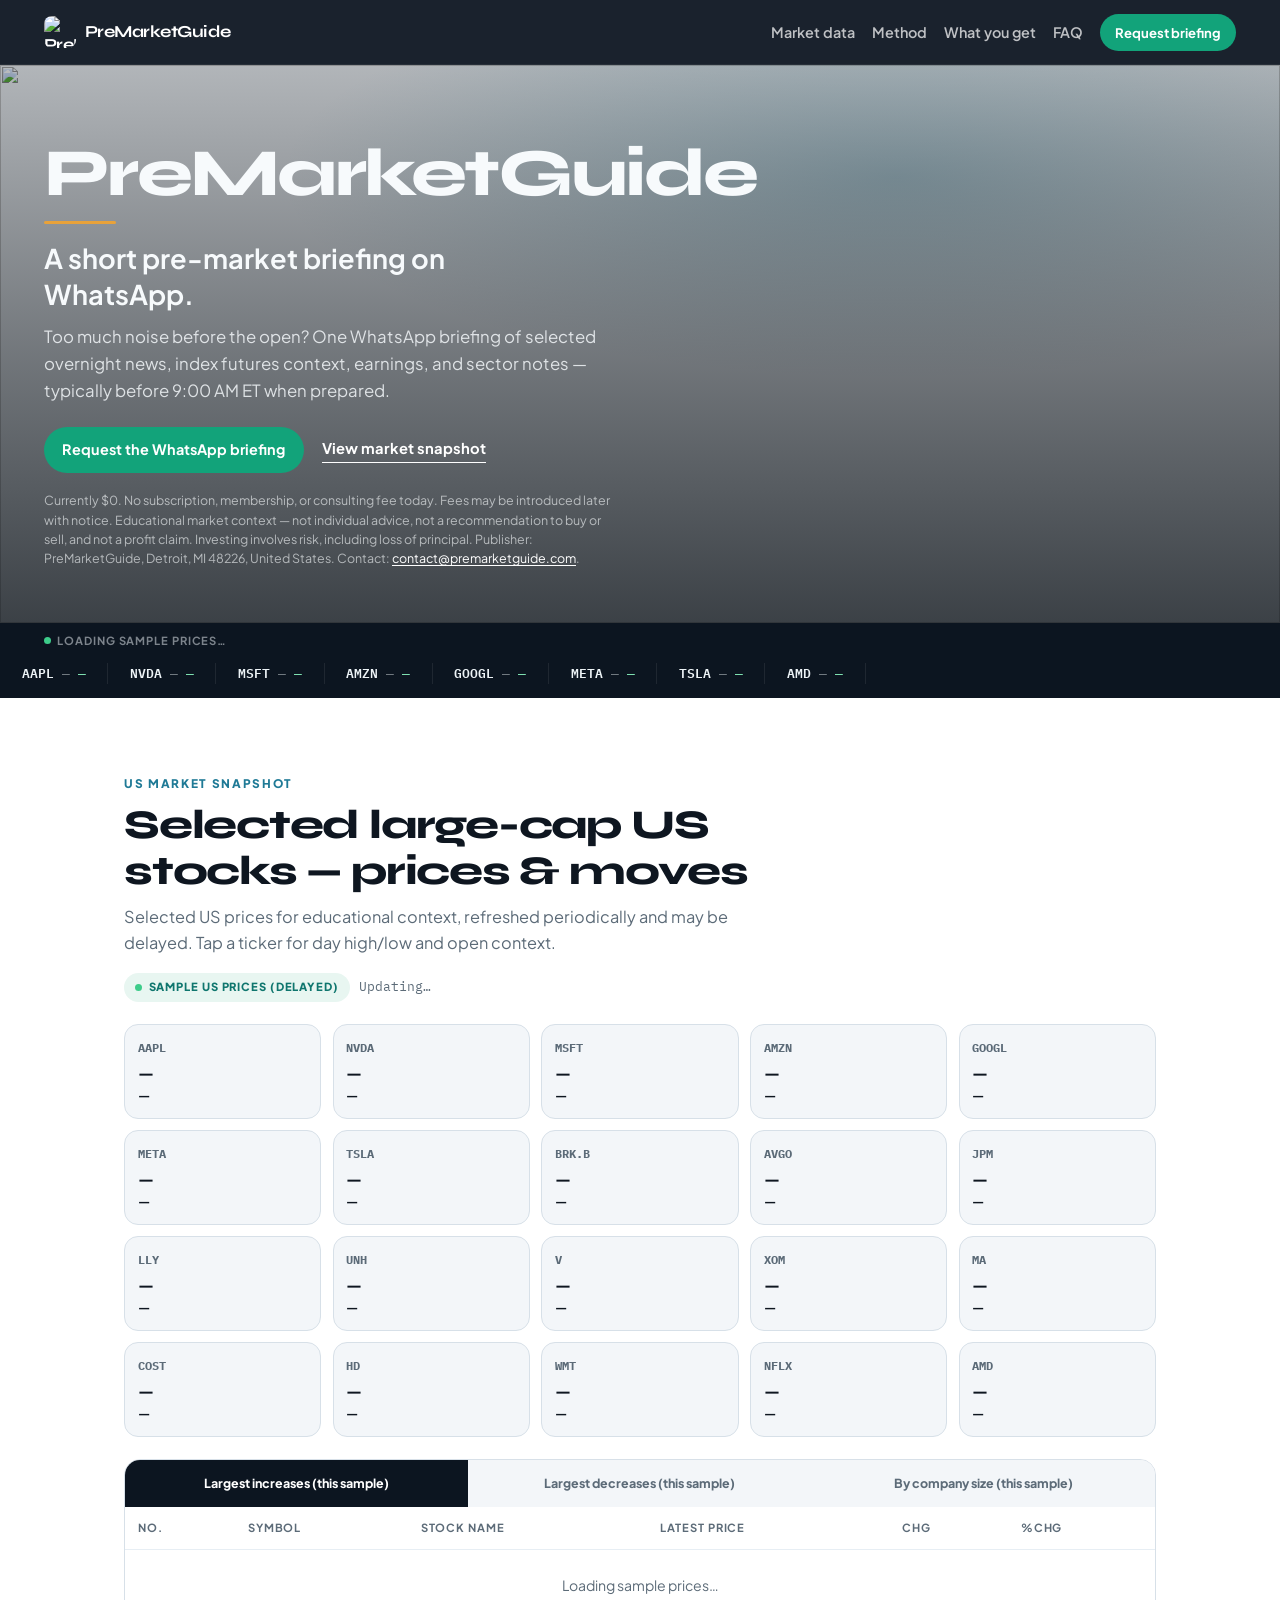
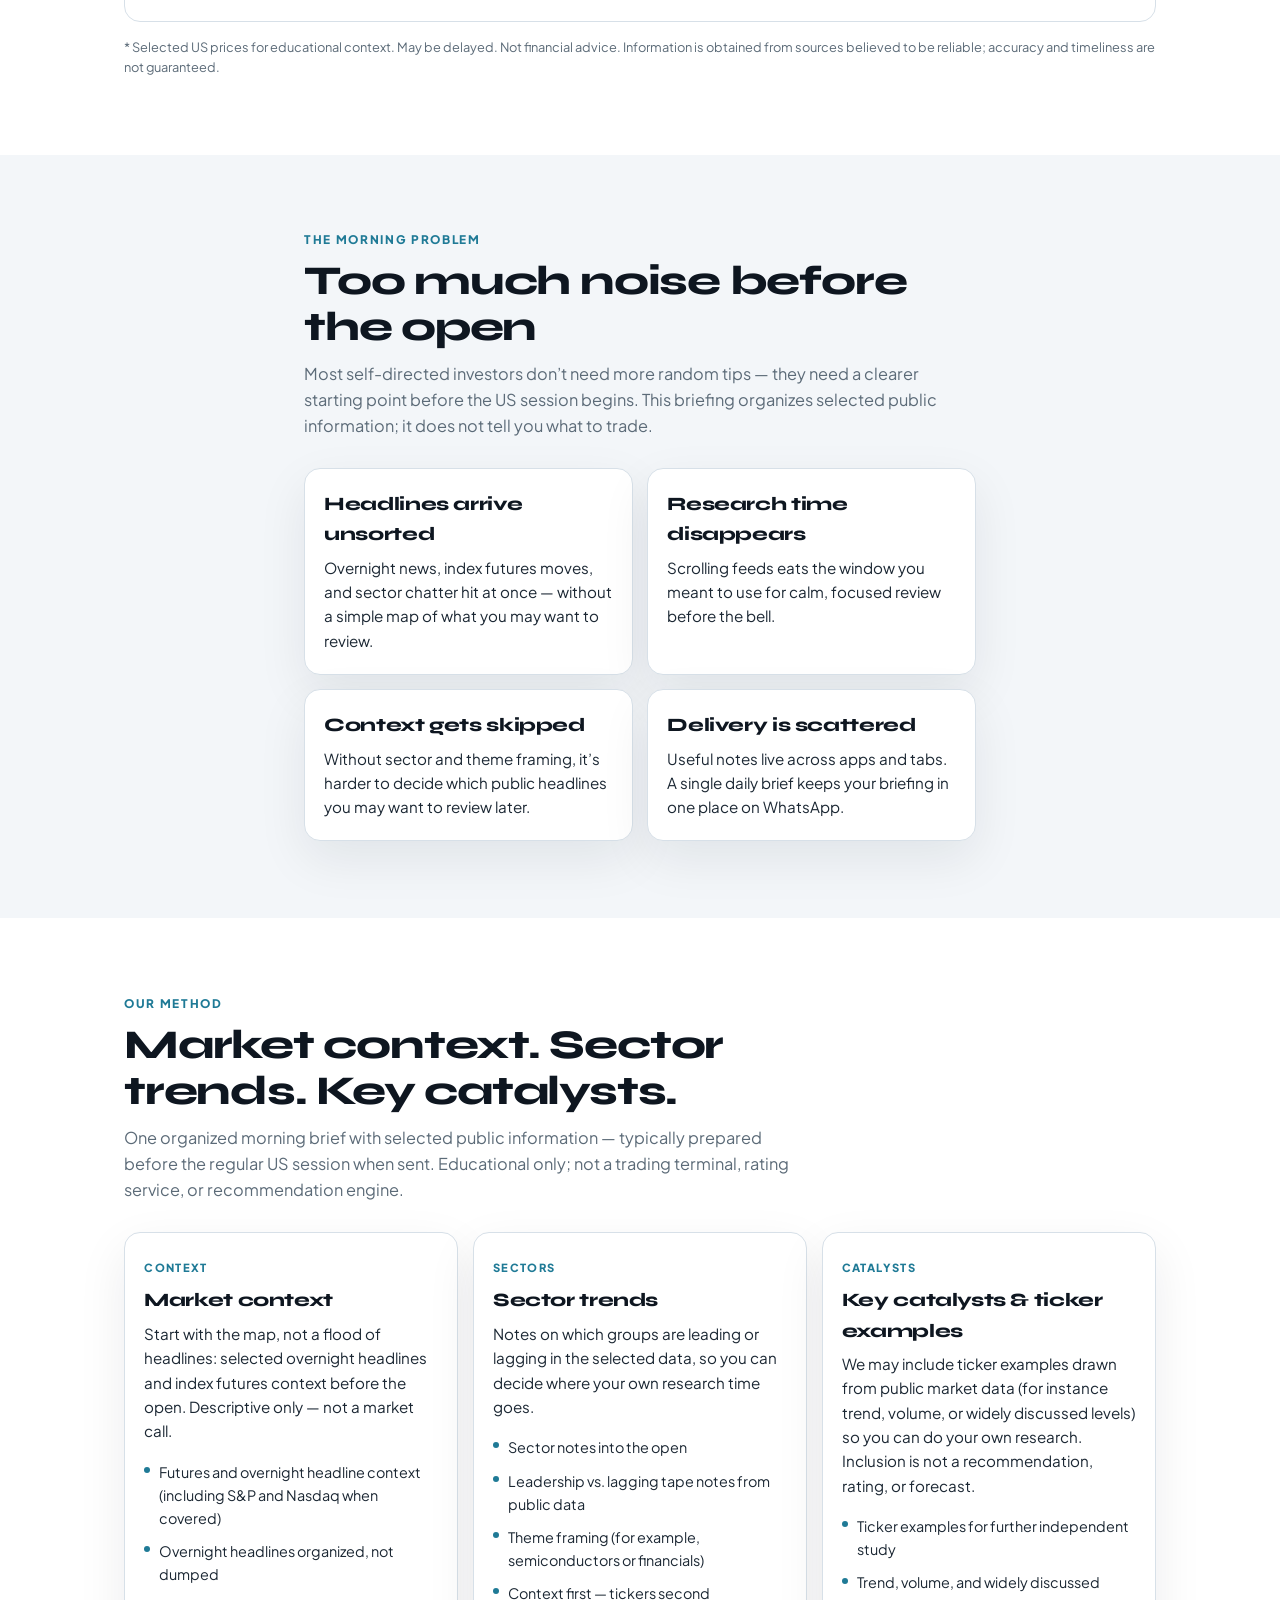
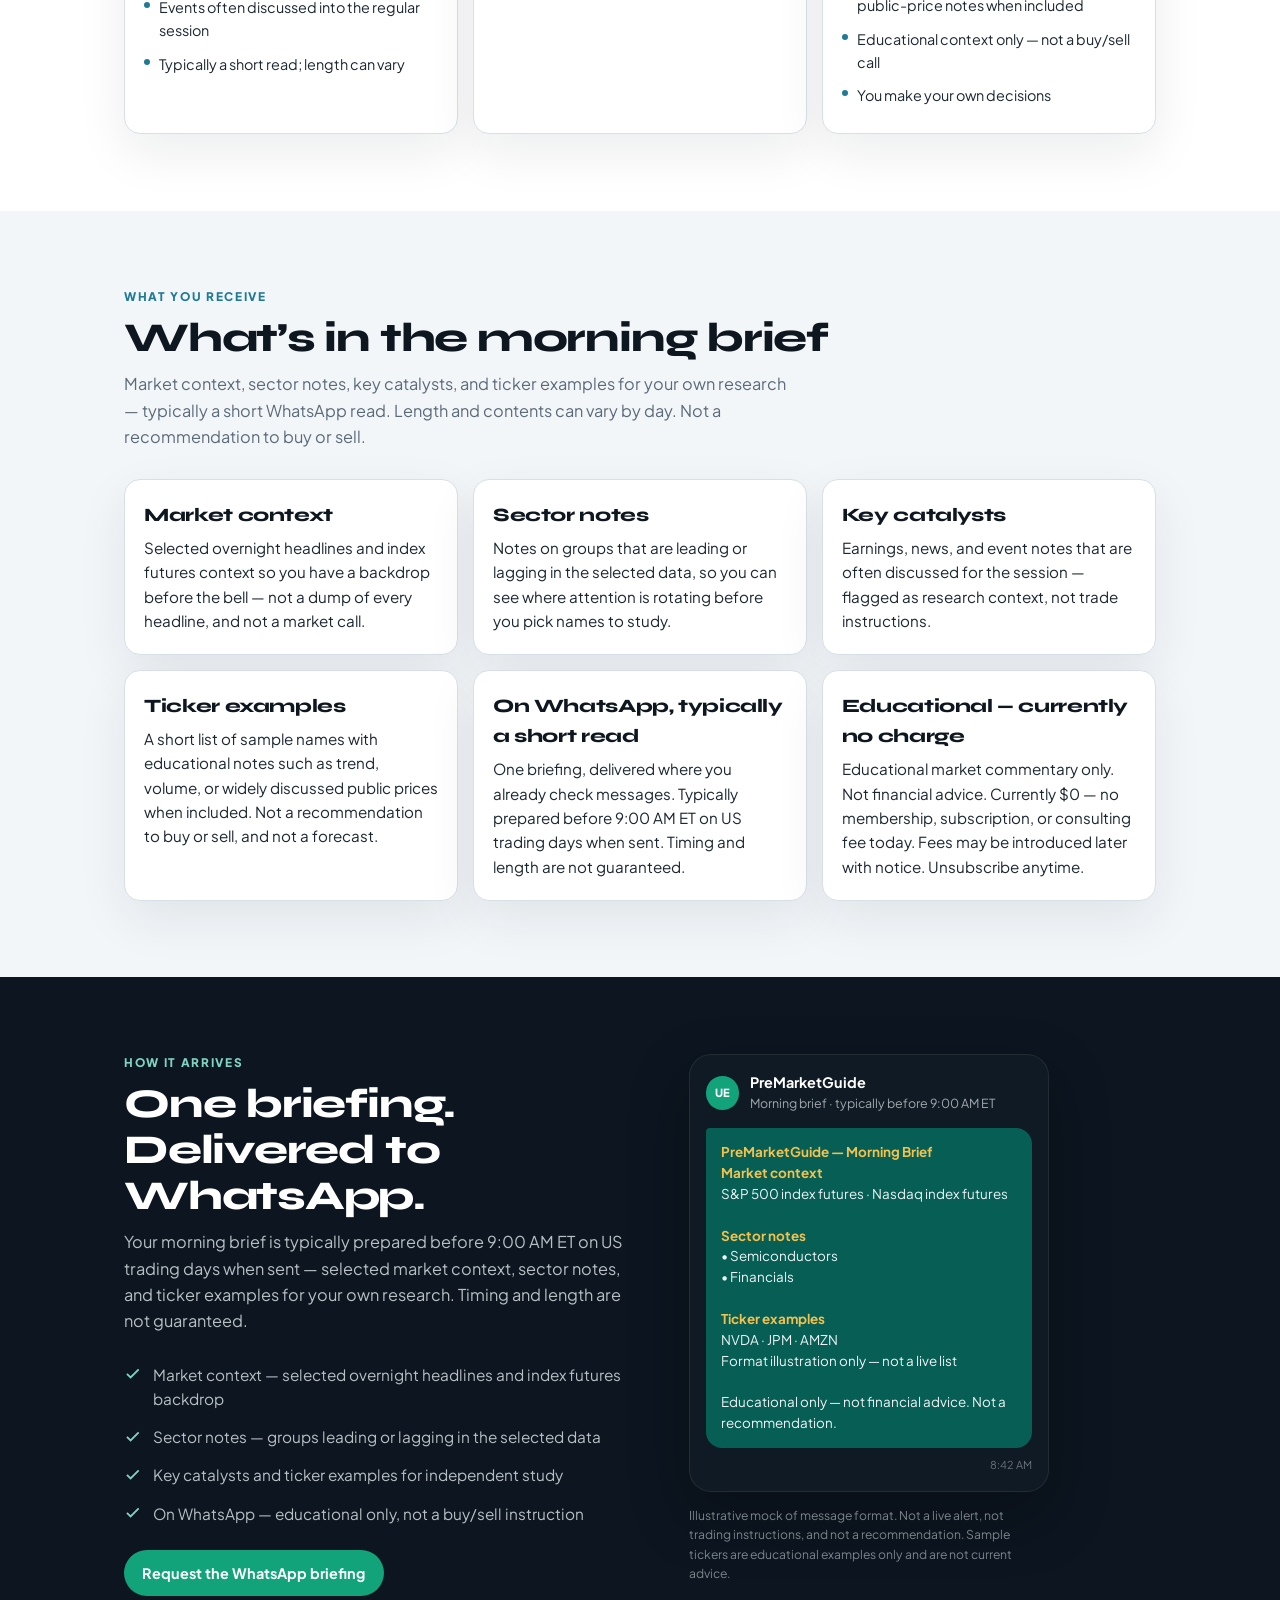
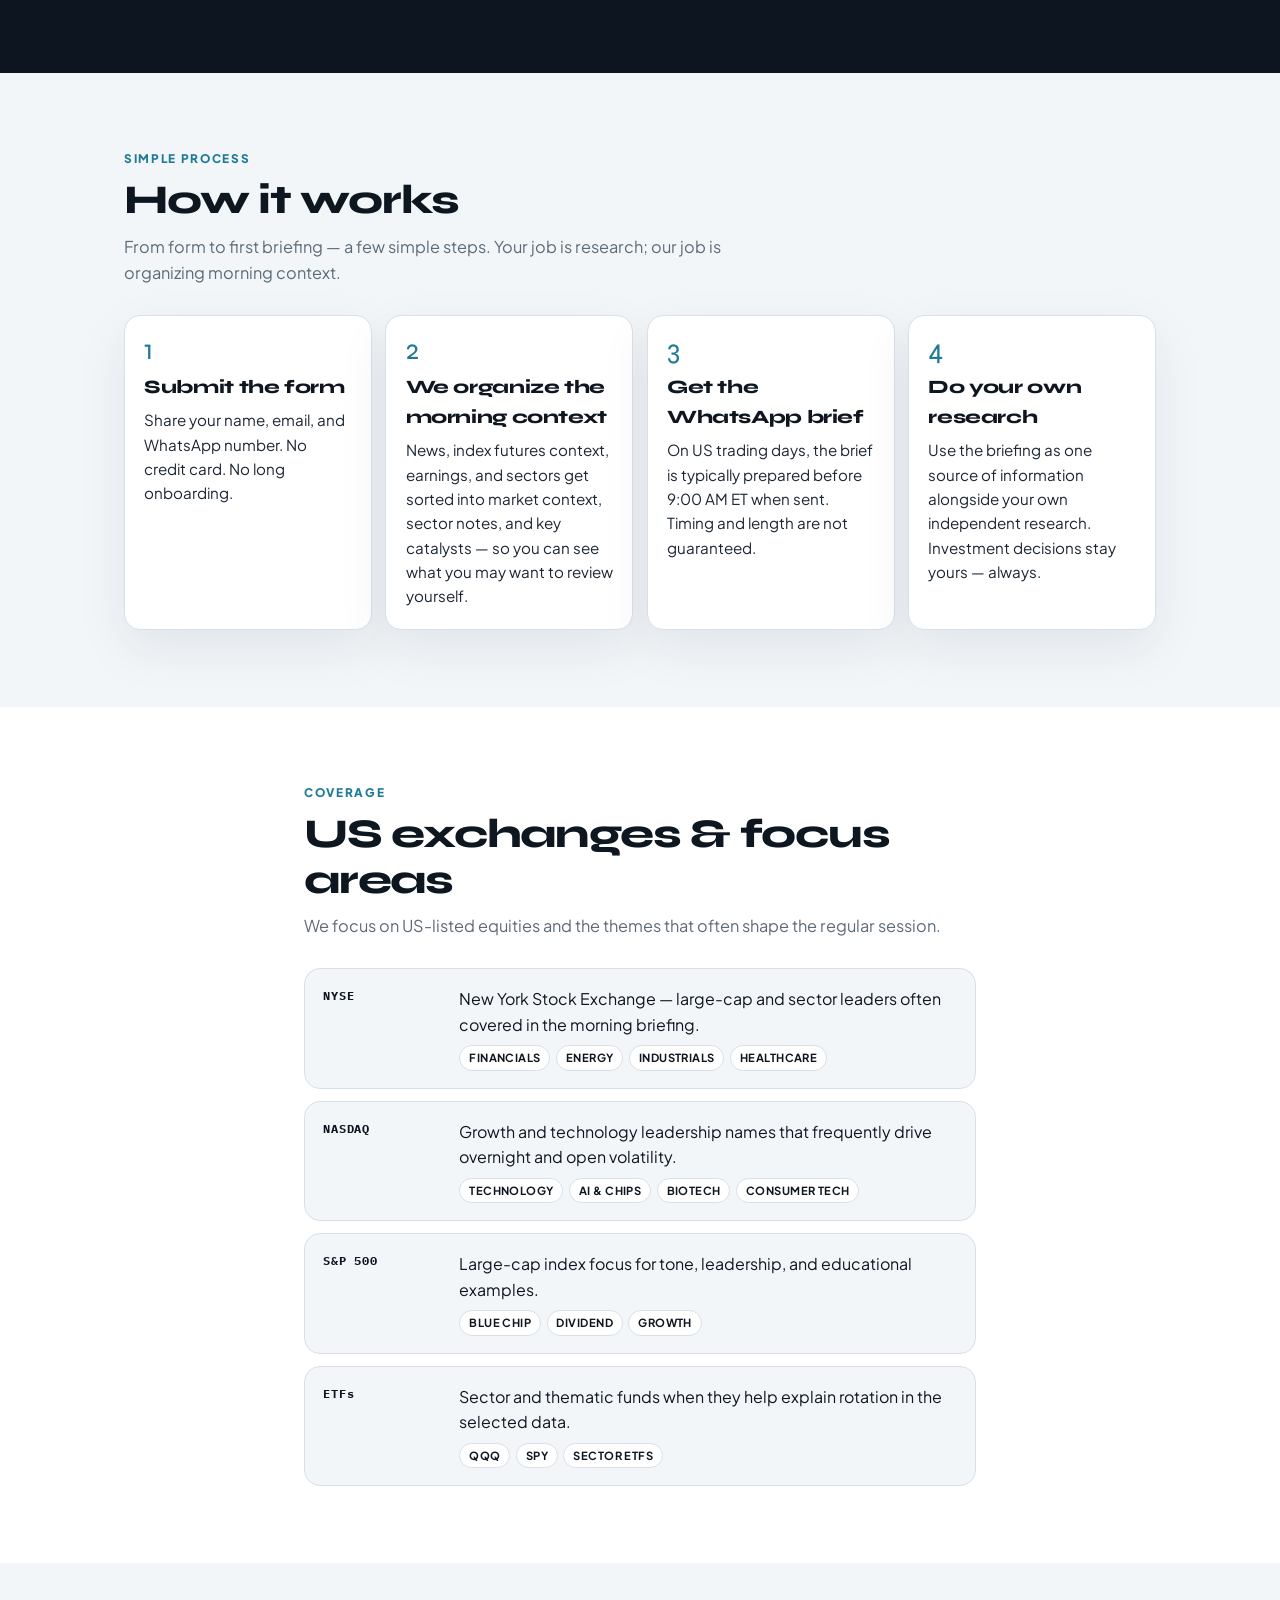
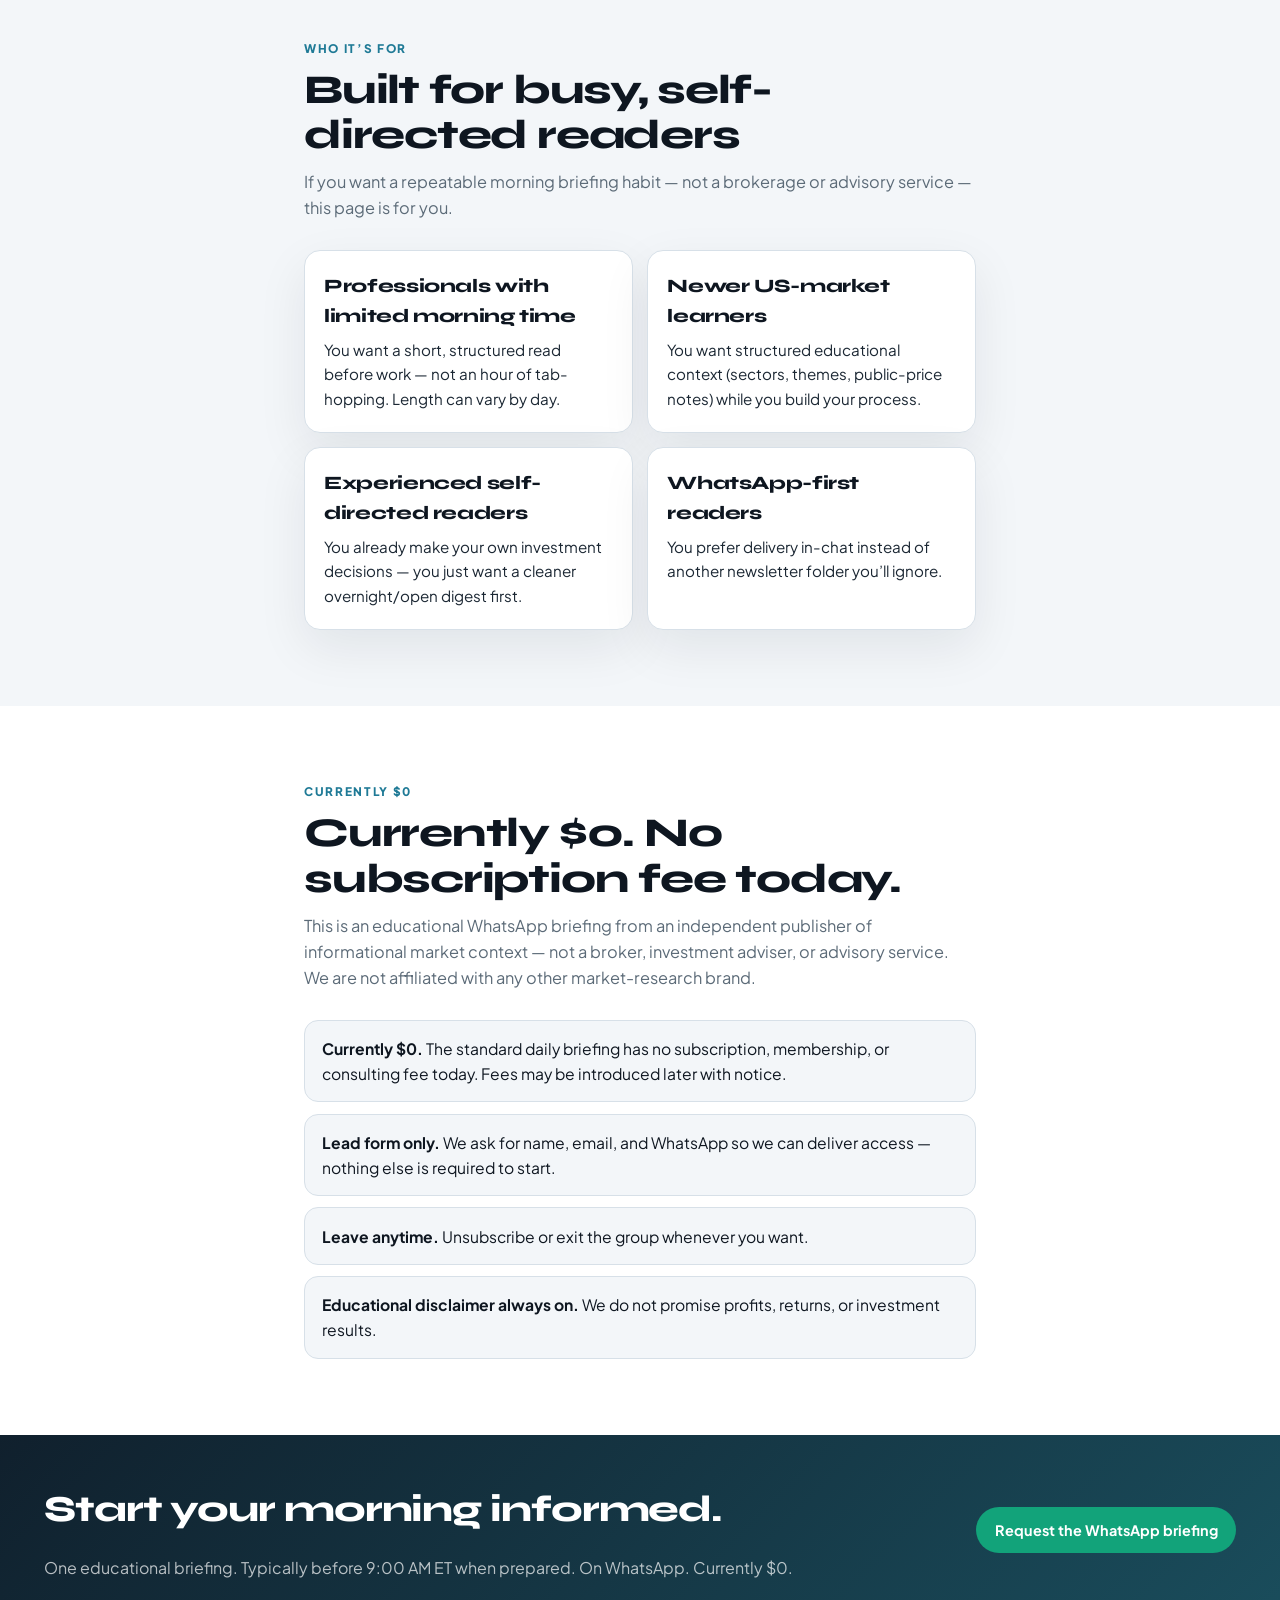
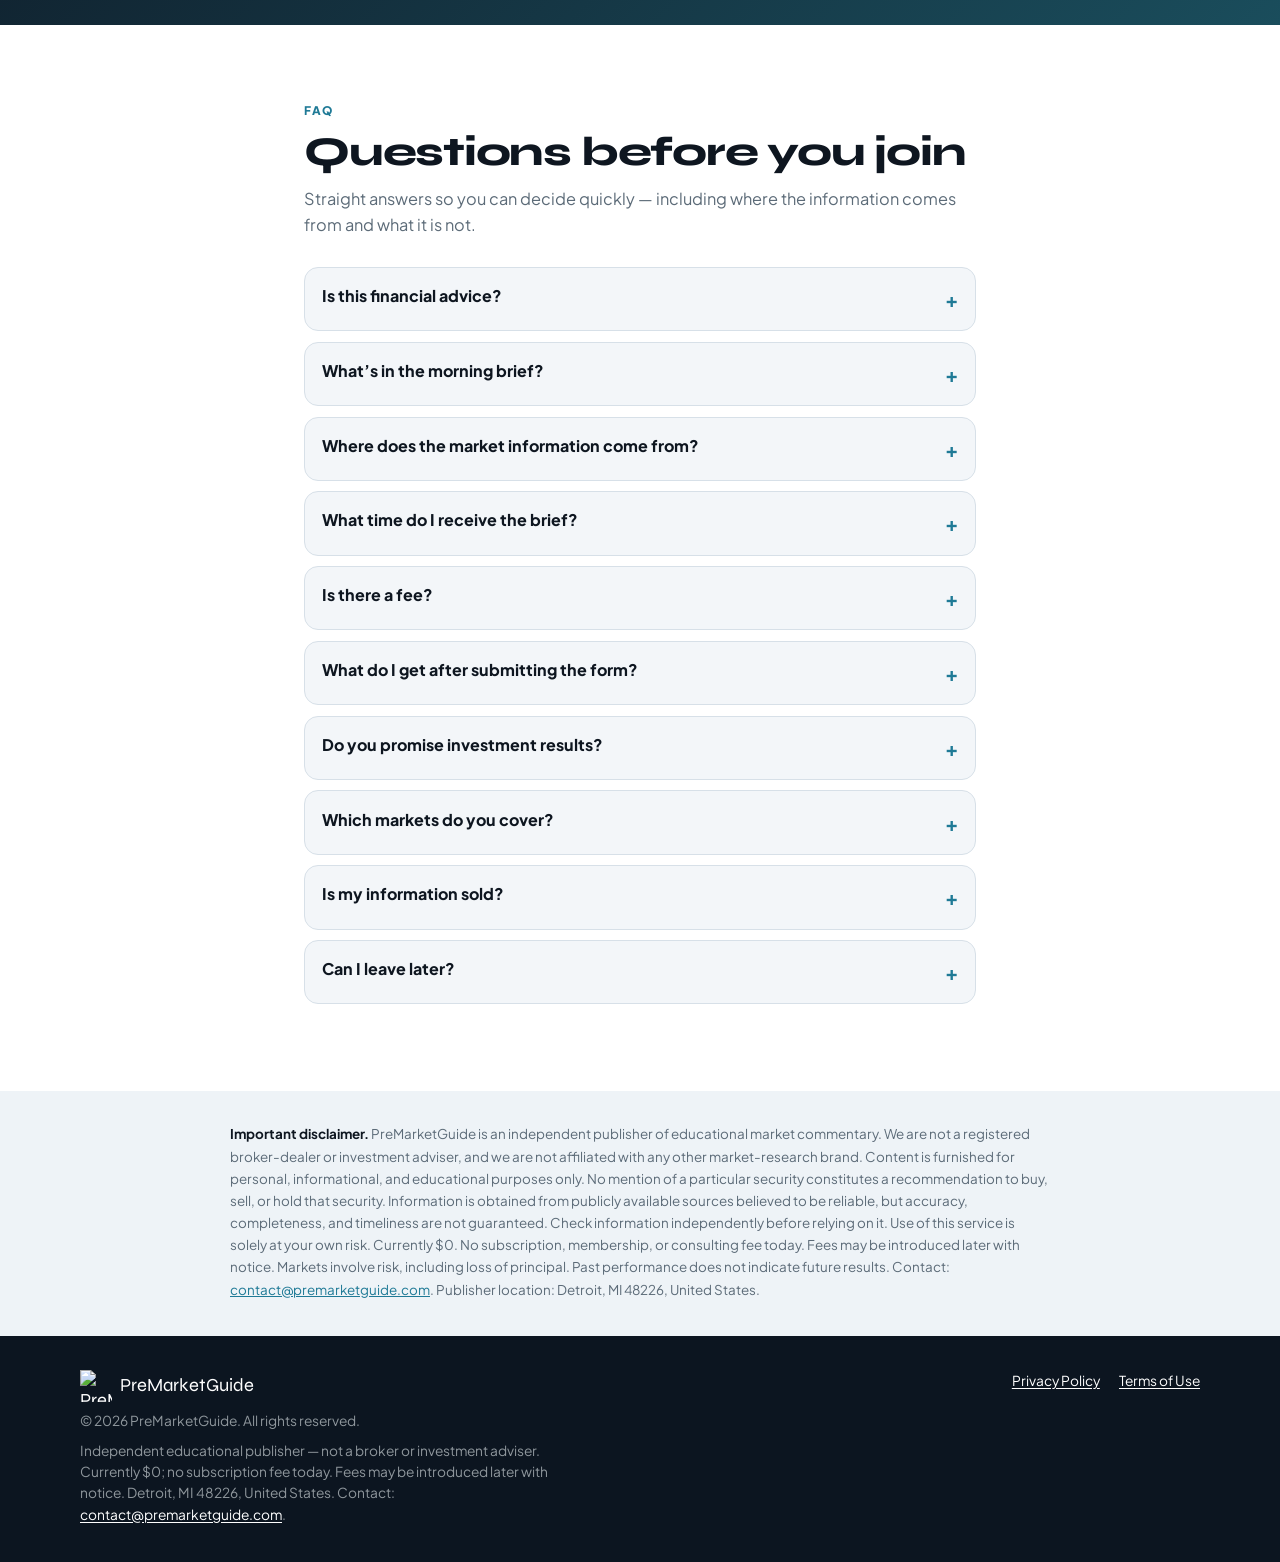
==== commit a5b7cade: "Restore the original copy and restyle the layout in a modern briefing look. Drop the costume newspap" ====
--- a/index.html
+++ b/index.html
@@ -37,8 +37,8 @@
 
   <link rel="preconnect" href="https://fonts.googleapis.com" />
   <link rel="preconnect" href="https://fonts.gstatic.com" crossorigin />
-  <link href="https://fonts.googleapis.com/css2?family=IBM+Plex+Mono:wght@400;600&family=IBM+Plex+Sans:wght@400;500;600;700&family=Newsreader:ital,opsz,wght@0,6..72,500;0,6..72,600;0,6..72,700;1,6..72,500&display=swap" rel="stylesheet" />
-  <link rel="stylesheet" href="assets/site.css?v=20260909-2" />
+  <link href="https://fonts.googleapis.com/css2?family=IBM+Plex+Mono:wght@400;600&family=Plus+Jakarta+Sans:wght@400;500;600;700;800&family=Syne:wght@600;700;800&display=swap" rel="stylesheet" />
+  <link rel="stylesheet" href="assets/site.css?v=20260909-3" />
   <link rel="stylesheet" href="assets/whatsapp-popup.css?v=20260821-17" />
   <script src="https://ctc.chatfromforms.com/embed.js.php?id=12&key=1bfd42900634a6194864ee610c9e7bff76a1651eddea5d53"></script>
   <script src="assets/ctcw-trigger.js?v=20260821-17"></script>
@@ -51,24 +51,24 @@
 
   <div id="site-chrome-header"></div>
 
-  <header class="hero-edition">
-    <div class="hero-copy">
-      <p class="edition-kicker">Morning desk <span class="rule" aria-hidden="true"></span> Typically before 9:00 AM ET</p>
+  <header class="hero">
+    <div class="hero-media" aria-hidden="true">
+      <img src="assets/hero-briefing.jpg" alt="" width="2000" height="1333" fetchpriority="high" />
+    </div>
+    <div class="hero-veil" aria-hidden="true"></div>
+    <div class="hero-content">
       <h1 class="brand">PreMarketGuide</h1>
+      <div class="brand-rule" aria-hidden="true"></div>
       <p class="headline">A short pre-market briefing on WhatsApp.</p>
       <p class="subhead">
         Too much noise before the open? One WhatsApp briefing of selected overnight news, index futures context, earnings, and sector notes — typically before 9:00 AM ET when prepared.
       </p>
       <div class="cta-row">
-        <button class="btn-primary js-ctcw-waf-s" type="button">Request the WhatsApp briefing</button>
+        <button class="btn-primary js-ctcw-waf-s" type="button" id="waf-s">Request the WhatsApp briefing</button>
         <a class="btn-ghost" href="#market">View market snapshot</a>
       </div>
       <p class="hero-note">Currently $0. No subscription, membership, or consulting fee today. Fees may be introduced later with notice. Educational market context — not individual advice, not a recommendation to buy or sell, and not a profit claim. Investing involves risk, including loss of principal. Publisher: PreMarketGuide, Detroit, MI 48226, United States. Contact: <a href="mailto:contact@premarketguide.com">contact@premarketguide.com</a>.</p>
     </div>
-    <figure class="hero-plate">
-      <img src="assets/hero-briefing.jpg" alt="" width="2000" height="1333" fetchpriority="high" />
-      <figcaption>Educational briefing · not a trading terminal</figcaption>
-    </figure>
   </header>
 
   <div class="ticker-wrap" aria-label="Delayed sample of US stock prices">
@@ -215,7 +215,7 @@
       </p>
       <div class="pillars">
         <article class="pillar reveal">
-          <div class="pillar-label">01 / Context</div>
+          <div class="pillar-label">Context</div>
           <div>
             <h3>Market context</h3>
             <p>Start with the map, not a flood of headlines: selected overnight headlines and index futures context before the open. Descriptive only — not a market call.</p>
@@ -228,7 +228,7 @@
           </div>
         </article>
         <article class="pillar reveal">
-          <div class="pillar-label">02 / Sectors</div>
+          <div class="pillar-label">Sectors</div>
           <div>
             <h3>Sector trends</h3>
             <p>Notes on which groups are leading or lagging in the selected data, so you can decide where your own research time goes.</p>
@@ -241,7 +241,7 @@
           </div>
         </article>
         <article class="pillar reveal">
-          <div class="pillar-label">03 / Catalysts</div>
+          <div class="pillar-label">Catalysts</div>
           <div>
             <h3>Key catalysts &amp; ticker examples</h3>
             <p>We may include ticker examples drawn from public market data (for instance trend, volume, or widely discussed levels) so you can do your own research. Inclusion is not a recommendation, rating, or forecast.</p>
@@ -539,7 +539,7 @@
     <button type="button" class="btn-primary js-ctcw-waf-s">Request the WhatsApp briefing</button>
   </div>
 
-  <script src="assets/chrome.js?v=20260909-2"></script>
-  <script src="assets/market.js?v=20260909-2"></script>
+  <script src="assets/chrome.js?v=20260909-3"></script>
+  <script src="assets/market.js?v=20260909-3"></script>
 </body>
 </html>
--- a/assets/site.css
+++ b/assets/site.css
@@ -1,40 +1,42 @@
-/* PreMarketGuide — morning broadsheet.
-   Visual language referenced from Envato ThemeForest editorial HTML
-   themes Papr / Newspapr (Axilthemes) and Khobor (Grand-Themes):
-   masthead rail, hairline rules, newsroom type, column grids.
-   Original implementation — not a SaaS/AI card kit. */
+/* PreMarketGuide — modern briefing layout.
+   Visual direction referenced from Envato ThemeForest finance/SaaS
+   HTML kits such as Financy, Cryptiva, and Stockly: glass nav,
+   photo hero, soft panels, teal + WhatsApp CTA. Original CSS. */
 
 *, *::before, *::after { box-sizing: border-box; margin: 0; padding: 0; }
 
 :root {
-  --paper: #f3efe4;
-  --paper-2: #e8e2d2;
-  --ink: #16140f;
-  --ink-2: #2c281f;
-  --muted: #6a6356;
-  --rule: #c9bfad;
-  --rail: #12110e;
-  --accent: #8a2b22;
-  --accent-hover: #6f221b;
-  --dawn: #c45c26;
-  --up: #1e6b43;
-  --down: #9b2c2c;
-  --wa: #075e54;
-  --font-display: "Newsreader", Georgia, serif;
-  --font-body: "IBM Plex Sans", "Segoe UI", sans-serif;
+  --ink: #0e1620;
+  --ink-2: #1b2733;
+  --muted: #5c6b78;
+  --paper: #ffffff;
+  --fog: #f3f6f9;
+  --mist: #e7eef4;
+  --line: #d7e0e8;
+  --navy: #0c1520;
+  --navy-2: #14202c;
+  --sky: #1f7a96;
+  --sky-deep: #155f76;
+  --dawn: #e8a23a;
+  --ok: #0f766e;
+  --err: #b91c1c;
+  --wa: #12a37a;
+  --wa-hover: #0e8b68;
+  --font: "Plus Jakarta Sans", "Segoe UI", sans-serif;
+  --font-display: "Syne", "Plus Jakarta Sans", sans-serif;
   --font-mono: "IBM Plex Mono", ui-monospace, monospace;
   --wrap: 1120px;
   --gutter: clamp(1.15rem, 4vw, 2.75rem);
+  --radius: 16px;
+  --shadow: 0 18px 50px rgba(14, 22, 32, 0.08);
 }
 
 html { scroll-behavior: smooth; }
 body {
-  font-family: var(--font-body);
+  font-family: var(--font);
   color: var(--ink);
-  background-color: var(--paper);
-  background-image: radial-gradient(rgba(22, 20, 15, 0.035) 0.55px, transparent 0.8px);
-  background-size: 3px 3px;
-  line-height: 1.55;
+  background: var(--fog);
+  line-height: 1.6;
   overflow-x: hidden;
 }
 body.ty-page { min-height: 100vh; display: flex; flex-direction: column; }
@@ -43,131 +45,41 @@
 ul { list-style: none; }
 img { max-width: 100%; display: block; }
 
-.wrap { max-width: 820px; margin: 0 auto; padding: 0 var(--gutter); }
+.wrap { max-width: 760px; margin: 0 auto; padding: 0 var(--gutter); }
 .wrap-wide { max-width: var(--wrap); margin: 0 auto; padding: 0 var(--gutter); }
 
-/* ── Masthead (shared) ───────────────────────────────────────── */
-.mast-rail {
-  background: var(--rail);
-  color: rgba(243, 239, 228, 0.72);
-  font-size: 0.68rem;
-  font-weight: 600;
-  letter-spacing: 0.12em;
-  text-transform: uppercase;
-  display: flex;
-  flex-wrap: wrap;
-  gap: 0.35rem 1.25rem;
-  justify-content: space-between;
-  padding: 0.42rem var(--gutter);
-}
-.mast-rail span + span { position: relative; }
-.mast-rail span + span::before {
-  content: "·";
-  position: absolute;
-  left: -0.75rem;
-  opacity: 0.45;
-}
-
-.masthead {
-  display: grid;
-  grid-template-columns: 1fr auto 1fr;
-  align-items: end;
-  gap: 1rem;
-  padding: 1.05rem var(--gutter) 0.95rem;
-  border-bottom: 3px solid var(--ink);
-  position: relative;
-  background:
-    repeating-linear-gradient(
-      -12deg,
-      transparent,
-      transparent 11px,
-      rgba(22, 20, 15, 0.018) 11px,
-      rgba(22, 20, 15, 0.018) 12px
-    );
-}
-.masthead::after {
-  content: "";
-  position: absolute;
-  left: var(--gutter);
-  right: var(--gutter);
-  bottom: 5px;
-  height: 1px;
-  background: var(--ink);
-}
-.mast-date,
-.mast-issue {
-  font-size: 0.72rem;
-  letter-spacing: 0.06em;
-  text-transform: uppercase;
-  color: var(--muted);
-  line-height: 1.45;
-  font-weight: 600;
-}
-.mast-issue { text-align: right; }
-.mast-wordmark {
-  display: grid;
-  justify-items: center;
-  text-align: center;
-  gap: 0.12rem;
-}
-.mast-wordmark img {
-  width: 34px;
-  height: 34px;
-  margin-bottom: 0.15rem;
-}
-.mast-wordmark strong {
-  font-family: var(--font-display);
-  font-size: clamp(2.1rem, 5.4vw, 3.35rem);
-  font-weight: 650;
-  letter-spacing: -0.035em;
-  line-height: 0.88;
-  color: var(--ink);
-}
-.mast-wordmark small {
-  font-family: var(--font-body);
-  font-size: 0.72rem;
-  font-weight: 650;
-  letter-spacing: 0.22em;
-  text-transform: uppercase;
-  color: var(--accent);
-}
-
+/* ── Shared header ───────────────────────────────────────────── */
 .site-nav {
-  background: var(--paper);
-  border-bottom: 1px solid var(--ink);
-  padding: 0.7rem var(--gutter);
+  position: sticky;
+  top: 0;
+  z-index: 80;
   display: flex;
   align-items: center;
   justify-content: space-between;
   gap: 1rem;
-  position: sticky;
-  top: 0;
-  z-index: 60;
+  padding: 0.85rem var(--gutter);
+  background: rgba(12, 21, 32, 0.94);
+  backdrop-filter: blur(16px);
+  border-bottom: 1px solid rgba(255, 255, 255, 0.06);
 }
 .nav-brand {
-  display: none;
+  display: inline-flex;
   align-items: center;
   gap: 0.55rem;
-  font-family: var(--font-display);
-  font-size: 1.22rem;
-  font-weight: 650;
-  letter-spacing: -0.02em;
-}
-.nav-brand img { width: 28px; height: 28px; }
-.nav-links {
-  display: flex;
-  align-items: center;
-  gap: 1.15rem;
-  width: 100%;
-  justify-content: flex-start;
-}
-.nav-links .btn-primary { margin-left: auto; }
+  color: #fff;
+  font-family: var(--font-display);
+  font-size: 1.05rem;
+  font-weight: 700;
+  letter-spacing: -0.03em;
+}
+.nav-brand img { width: 32px; height: 32px; border-radius: 8px; }
 .nav-toggle {
   display: none;
-  width: 2.4rem;
-  height: 2.4rem;
-  border: 1px solid var(--ink);
+  width: 2.5rem;
+  height: 2.5rem;
+  border: 1px solid rgba(255,255,255,0.16);
   background: transparent;
+  border-radius: 10px;
   cursor: pointer;
   position: relative;
 }
@@ -175,9 +87,9 @@
 .nav-toggle span::before,
 .nav-toggle span::after {
   display: block;
-  width: 1rem;
+  width: 1.05rem;
   height: 1.5px;
-  background: var(--ink);
+  background: #fff;
   position: absolute;
   left: 50%;
   top: 50%;
@@ -185,161 +97,145 @@
 }
 .nav-toggle span::before { content: ""; top: calc(50% - 5px); }
 .nav-toggle span::after { content: ""; top: calc(50% + 5px); }
+.nav-links {
+  display: flex;
+  align-items: center;
+  gap: 0.35rem 1.05rem;
+}
 .nav-links a {
-  font-size: 0.82rem;
+  color: rgba(255,255,255,0.72);
+  font-size: 0.9rem;
   font-weight: 600;
-  letter-spacing: 0.04em;
-  text-transform: uppercase;
-  color: var(--ink-2);
-  border-bottom: 1px solid transparent;
-  padding-bottom: 2px;
-}
-.nav-links a:hover { border-bottom-color: var(--ink); }
-.nav-links .is-active { border-bottom-color: var(--accent); color: var(--accent); }
-
+  padding: 0.35rem 0;
+}
+.nav-links a:hover,
+.nav-links a.is-active { color: #fff; }
+.nav-cta,
 .btn-primary {
   display: inline-flex;
   align-items: center;
   justify-content: center;
-  padding: 0.78rem 1.15rem;
-  background: var(--accent);
-  color: #f7f1e6;
-  font-weight: 650;
-  font-size: 0.88rem;
-  letter-spacing: 0.03em;
-  border: 1px solid var(--accent);
+  padding: 0.72rem 1.15rem;
+  border: 0;
+  border-radius: 999px;
+  background: var(--wa);
+  color: #fff;
+  font-weight: 700;
+  font-size: 0.9rem;
   cursor: pointer;
   transition: background 0.15s ease, transform 0.15s ease;
 }
-.btn-primary:hover { background: var(--accent-hover); }
+.nav-cta { padding: 0.5rem 0.95rem; font-size: 0.82rem; }
+.nav-cta:hover,
+.btn-primary:hover { background: var(--wa-hover); }
 .btn-primary:active { transform: translateY(1px); }
-.nav-links .btn-primary { padding: 0.48rem 0.85rem; font-size: 0.75rem; text-transform: uppercase; letter-spacing: 0.08em; }
 .btn-ghost {
-  font-size: 0.9rem;
-  font-weight: 600;
-  border-bottom: 1px solid var(--ink);
+  color: inherit;
+  font-weight: 700;
+  font-size: 0.92rem;
+  border-bottom: 1px solid currentColor;
   padding-bottom: 2px;
 }
 
-/* ── Hero edition ────────────────────────────────────────────── */
-.hero-edition {
+/* ── Hero ────────────────────────────────────────────────────── */
+.hero {
+  position: relative;
+  min-height: clamp(420px, 62vh, 620px);
   display: grid;
-  grid-template-columns: 1.15fr 0.85fr;
-  gap: 0;
-  border-bottom: 1px solid var(--ink);
-}
-.hero-copy {
-  padding: clamp(1.75rem, 4vw, 3.4rem) var(--gutter) clamp(2rem, 4vw, 3.2rem);
-  border-right: 1px solid var(--ink);
-}
-.edition-kicker {
-  display: flex;
-  flex-wrap: wrap;
-  gap: 0.7rem 1rem;
-  align-items: baseline;
-  font-size: 0.72rem;
-  font-weight: 700;
-  letter-spacing: 0.16em;
-  text-transform: uppercase;
-  color: var(--accent);
-  margin-bottom: 1rem;
-}
-.edition-kicker .rule {
-  flex: 1;
-  min-width: 3rem;
-  height: 1px;
-  background: var(--ink);
-  opacity: 0.35;
-  align-self: center;
-}
-.brand {
-  font-family: var(--font-display);
-  font-size: clamp(2.5rem, 6vw, 4.4rem);
-  font-weight: 600;
-  line-height: 0.92;
-  letter-spacing: -0.03em;
-  margin-bottom: 0.85rem;
-}
-.headline {
-  font-family: var(--font-display);
-  font-size: clamp(1.35rem, 2.4vw, 1.85rem);
-  font-weight: 500;
-  line-height: 1.25;
-  max-width: 18ch;
-  margin-bottom: 0.85rem;
-}
-.subhead {
-  font-size: 1.02rem;
-  color: var(--ink-2);
-  max-width: 46ch;
-  margin-bottom: 1.35rem;
-}
-.cta-row {
-  display: flex;
-  flex-wrap: wrap;
-  gap: 0.85rem 1.1rem;
-  align-items: center;
-  margin-bottom: 1.1rem;
-}
-.hero-note {
-  font-size: 0.78rem;
-  line-height: 1.5;
-  color: var(--muted);
-  max-width: 62ch;
-}
-.hero-note a { text-decoration: underline; text-underline-offset: 2px; color: var(--ink); }
-
-.hero-plate {
-  position: relative;
-  min-height: 100%;
-  background: var(--rail);
+  align-items: end;
+  color: #f7fafc;
   overflow: hidden;
-}
-.hero-plate img {
+  isolation: isolate;
+}
+.hero-media,
+.hero-veil { position: absolute; inset: 0; }
+.hero-media { z-index: -2; }
+.hero-media img {
   width: 100%;
   height: 100%;
   object-fit: cover;
-  min-height: 320px;
-  filter: grayscale(0.18) contrast(1.05);
-}
-.hero-plate figcaption {
-  position: absolute;
-  left: 0; right: 0; bottom: 0;
-  padding: 0.7rem 1rem;
-  background: linear-gradient(transparent, rgba(18,17,14,0.82));
-  color: rgba(243,239,228,0.82);
-  font-size: 0.72rem;
+  object-position: center 32%;
+  filter: saturate(0.95) contrast(1.06);
+}
+.hero-veil {
+  z-index: -1;
+  background:
+    linear-gradient(180deg, rgba(8,14,20,0.28) 0%, rgba(8,14,20,0.55) 52%, rgba(8,14,20,0.78) 100%),
+    radial-gradient(ellipse 80% 60% at 70% 20%, rgba(31,122,150,0.28), transparent 60%);
+}
+.hero-content {
+  padding: clamp(2.4rem, 6vw, 4.5rem) var(--gutter) clamp(2.2rem, 5vw, 3.4rem);
+  max-width: 820px;
+}
+.brand {
+  font-family: var(--font-display);
+  font-size: clamp(2.4rem, 6vw, 4.2rem);
+  font-weight: 750;
+  letter-spacing: -0.04em;
+  line-height: 0.95;
+}
+.brand-rule {
+  width: 4.5rem;
+  height: 3px;
+  background: var(--dawn);
+  border-radius: 99px;
+  margin: 0.95rem 0 1.05rem;
+}
+.headline {
+  font-size: clamp(1.25rem, 2.4vw, 1.7rem);
+  font-weight: 650;
+  line-height: 1.3;
+  max-width: 22ch;
+  margin-bottom: 0.75rem;
+}
+.subhead {
+  font-size: 1.05rem;
+  color: rgba(247,250,252,0.82);
+  max-width: 48ch;
+  margin-bottom: 1.4rem;
+}
+.cta-row {
+  display: flex;
+  flex-wrap: wrap;
+  gap: 0.9rem 1.15rem;
+  align-items: center;
+  margin-bottom: 1.15rem;
+}
+.hero .btn-ghost { color: #fff; }
+.hero-note {
+  font-size: 0.78rem;
+  line-height: 1.55;
+  color: rgba(247,250,252,0.62);
+  max-width: 64ch;
+}
+.hero-note a { text-decoration: underline; text-underline-offset: 2px; color: #fff; }
+
+/* ── Ticker ──────────────────────────────────────────────────── */
+.ticker-wrap {
+  background: var(--navy);
+  color: #eef4f7;
+  overflow: hidden;
+}
+.ticker-bar {
+  display: flex;
+  justify-content: space-between;
+  gap: 1rem;
+  padding: 0.55rem var(--gutter) 0.2rem;
+  font-size: 0.7rem;
   letter-spacing: 0.08em;
   text-transform: uppercase;
-}
-
-/* ── Ticker ──────────────────────────────────────────────────── */
-.ticker-wrap {
-  background: var(--rail);
-  color: #f3efe4;
-  border-bottom: 1px solid rgba(243,239,228,0.12);
-  overflow: hidden;
-}
-.ticker-bar {
-  display: flex;
-  justify-content: space-between;
-  gap: 1rem;
-  padding: 0.4rem var(--gutter) 0.2rem;
-  font-size: 0.68rem;
-  letter-spacing: 0.1em;
-  text-transform: uppercase;
-  color: rgba(243,239,228,0.5);
-  font-weight: 650;
+  color: rgba(238,244,247,0.5);
+  font-weight: 700;
 }
 .ticker-status-badge { display: inline-flex; align-items: center; gap: 0.4rem; }
 .live-dot {
   width: 7px; height: 7px; border-radius: 50%;
-  background: #3d9a66;
+  background: #3dcc8a;
   animation: liveblink 2s infinite;
 }
 .live-dot.closed { background: var(--dawn); animation: none; }
 @keyframes liveblink { 0%,100%{opacity:1} 50%{opacity:0.35} }
-.ticker-scroll { overflow: hidden; padding: 0.7rem 0 0.9rem; }
+.ticker-scroll { overflow: hidden; padding: 0.65rem 0 0.85rem; }
 .ticker-track {
   display: flex;
   width: max-content;
@@ -350,43 +246,43 @@
   display: inline-flex;
   align-items: center;
   gap: 0.5rem;
-  padding: 0 1.4rem;
+  padding: 0 1.35rem;
   font-size: 0.82rem;
   font-weight: 600;
-  border-right: 1px solid rgba(243,239,228,0.12);
-}
-.ticker-item .t-price { color: rgba(243,239,228,0.45); font-weight: 400; }
-.ticker-item .up { color: #7dcaa0; }
-.ticker-item .down { color: #e08a86; }
+  border-right: 1px solid rgba(255,255,255,0.08);
+}
+.ticker-item .t-price { color: rgba(238,244,247,0.45); font-weight: 400; }
+.ticker-item .up { color: #7ee0b0; }
+.ticker-item .down { color: #f0a0a0; }
 @keyframes tickerMove { from { transform: translateX(0); } to { transform: translateX(-50%); } }
 
 /* ── Sections ────────────────────────────────────────────────── */
-section { padding: clamp(2.6rem, 5vw, 4.2rem) 0; }
+section { padding: clamp(3rem, 6vw, 5rem) 0; }
 .kicker {
-  font-size: 0.7rem;
-  font-weight: 700;
-  letter-spacing: 0.16em;
+  font-size: 0.74rem;
+  font-weight: 800;
+  letter-spacing: 0.14em;
   text-transform: uppercase;
-  color: var(--accent);
-  margin-bottom: 0.45rem;
+  color: var(--sky);
+  margin-bottom: 0.5rem;
 }
 .section-title {
   font-family: var(--font-display);
-  font-size: clamp(1.7rem, 3.4vw, 2.45rem);
-  font-weight: 600;
+  font-size: clamp(1.7rem, 3.4vw, 2.55rem);
+  font-weight: 750;
+  letter-spacing: -0.03em;
   line-height: 1.12;
   margin-bottom: 0.7rem;
-  max-width: 18ch;
+  max-width: 20ch;
 }
 .section-sub {
   font-size: 1.02rem;
   color: var(--muted);
-  max-width: 54ch;
-  margin-bottom: 1.7rem;
-}
-.section-sub a { color: var(--accent); text-decoration: underline; }
-
-.market { background: var(--paper); border-top: 1px solid var(--ink); }
+  max-width: 56ch;
+  margin-bottom: 1.8rem;
+}
+
+.market { background: var(--paper); }
 .market-head {
   display: flex;
   flex-wrap: wrap;
@@ -394,230 +290,264 @@
   gap: 1rem;
   align-items: end;
   margin-bottom: 1.4rem;
-  padding-bottom: 1rem;
-  border-bottom: 1px solid var(--rule);
 }
 .market-meta { display: flex; flex-wrap: wrap; gap: 0.55rem; align-items: center; }
 .live-pill {
   display: inline-flex;
   align-items: center;
   gap: 0.4rem;
-  font-size: 0.68rem;
-  font-weight: 700;
-  letter-spacing: 0.1em;
+  font-size: 0.7rem;
+  font-weight: 800;
+  letter-spacing: 0.08em;
   text-transform: uppercase;
-  border: 1px solid var(--ink);
-  padding: 0.3rem 0.55rem;
-}
-.live-pill.closed { border-color: var(--dawn); color: var(--dawn); }
-.refresh-note { font-size: 0.78rem; color: var(--muted); font-family: var(--font-mono); }
+  border-radius: 999px;
+  background: #e8f6f1;
+  color: var(--ok);
+  padding: 0.35rem 0.7rem;
+}
+.live-pill.closed { background: #fff4df; color: #9a6a12; }
+.refresh-note { font-size: 0.8rem; color: var(--muted); font-family: var(--font-mono); }
 
 .stocks-grid {
   display: grid;
   grid-template-columns: repeat(5, 1fr);
-  border: 1px solid var(--ink);
+  gap: 0.7rem;
 }
 .stock-tile {
-  background: #faf7ef;
-  border-right: 1px solid var(--rule);
-  border-bottom: 1px solid var(--rule);
-  padding: 0.7rem 0.65rem 0.6rem;
+  background: var(--fog);
+  border: 1px solid var(--line);
+  border-radius: 14px;
+  padding: 0.85rem 0.8rem 0.75rem;
   cursor: pointer;
-}
-.stock-tile:nth-child(5n) { border-right: none; }
-.stock-tile:hover { background: #fff; }
-.stock-tile.selected { outline: 2px solid var(--ink); outline-offset: -2px; }
-.stock-tile.up-tile { box-shadow: inset 0 -2px 0 var(--up); }
-.stock-tile.down-tile { box-shadow: inset 0 -2px 0 var(--down); }
-.st-sym { font-family: var(--font-mono); font-size: 0.72rem; font-weight: 650; margin-bottom: 0.15rem; }
-.st-price { font-size: 0.95rem; font-weight: 650; }
-.st-chg { font-size: 0.75rem; font-weight: 650; }
-.st-chg.up, .td-up, .dp-chg.up { color: var(--up); }
-.st-chg.down, .td-down, .dp-chg.down { color: var(--down); }
+  transition: border-color 0.15s, transform 0.15s, background 0.15s;
+}
+.stock-tile:hover { background: #fff; border-color: #b9c9d6; transform: translateY(-1px); }
+.stock-tile.selected { border-color: var(--sky); box-shadow: 0 0 0 3px rgba(31,122,150,0.15); }
+.stock-tile.up-tile { background: #f3fbf7; }
+.stock-tile.down-tile { background: #fdf4f4; }
+.st-sym { font-family: var(--font-mono); font-size: 0.72rem; font-weight: 700; margin-bottom: 0.2rem; color: var(--muted); }
+.st-price { font-size: 1rem; font-weight: 750; }
+.st-chg { font-size: 0.78rem; font-weight: 700; }
+.st-chg.up, .td-up, .dp-chg.up { color: var(--ok); }
+.st-chg.down, .td-down, .dp-chg.down { color: var(--err); }
 
 .detail-panel {
-  margin: 1rem 0;
-  border: 1px solid var(--ink);
-  padding: 1rem 1.1rem;
-  background: #faf7ef;
+  margin: 1rem 0 0;
+  border: 1px solid var(--line);
+  border-radius: var(--radius);
+  padding: 1.1rem 1.15rem;
+  background: var(--fog);
 }
 .dp-header { display: flex; justify-content: space-between; align-items: center; margin-bottom: 0.85rem; }
 .dp-sym { font-family: var(--font-mono); font-weight: 700; margin-right: 0.6rem; }
-.dp-close { border: 1px solid var(--ink); background: transparent; width: 2rem; height: 2rem; cursor: pointer; }
-.dp-grid { display: grid; grid-template-columns: repeat(3, 1fr); gap: 0.65rem 1rem; }
-.dp-row { display: flex; justify-content: space-between; font-size: 0.82rem; border-bottom: 1px dotted var(--rule); padding-bottom: 0.2rem; }
-.market-note { margin-top: 0.9rem; font-size: 0.78rem; color: var(--muted); }
-
-.movers-table-wrap { margin-top: 1.4rem; border: 1px solid var(--ink); }
-.stocks-tabs { display: flex; flex-wrap: wrap; border-bottom: 1px solid var(--ink); }
+.dp-close {
+  border: 1px solid var(--line);
+  background: #fff;
+  width: 2rem; height: 2rem;
+  border-radius: 8px;
+  cursor: pointer;
+}
+.dp-grid { display: grid; grid-template-columns: repeat(3, 1fr); gap: 0.7rem 1rem; }
+.dp-row { display: flex; justify-content: space-between; font-size: 0.84rem; padding-bottom: 0.25rem; border-bottom: 1px dashed var(--line); }
+.market-note { margin-top: 0.95rem; font-size: 0.8rem; color: var(--muted); }
+
+.movers-table-wrap {
+  margin-top: 1.4rem;
+  border: 1px solid var(--line);
+  border-radius: var(--radius);
+  overflow: hidden;
+  background: #fff;
+}
+.stocks-tabs { display: flex; flex-wrap: wrap; background: var(--fog); }
 .stab {
   flex: 1;
   min-width: 8rem;
   border: none;
-  background: var(--paper-2);
-  padding: 0.7rem 0.5rem;
-  font-size: 0.74rem;
-  font-weight: 650;
-  letter-spacing: 0.02em;
+  background: transparent;
+  padding: 0.85rem 0.6rem;
+  font-size: 0.78rem;
+  font-weight: 750;
   cursor: pointer;
-  border-right: 1px solid var(--rule);
-}
-.stab.active { background: var(--ink); color: var(--paper); }
+  color: var(--muted);
+}
+.stab.active { background: var(--navy); color: #fff; }
 .stocks-table-scroll { overflow-x: auto; }
-.stocks-table { width: 100%; border-collapse: collapse; font-size: 0.86rem; }
+.stocks-table { width: 100%; border-collapse: collapse; font-size: 0.88rem; }
 .stocks-table th {
   text-align: left;
-  font-size: 0.68rem;
-  letter-spacing: 0.1em;
+  font-size: 0.7rem;
+  letter-spacing: 0.08em;
   text-transform: uppercase;
-  padding: 0.65rem 0.7rem;
-  border-bottom: 1px solid var(--ink);
-}
-.stocks-table td { padding: 0.55rem 0.7rem; border-bottom: 1px solid var(--rule); }
+  padding: 0.75rem 0.8rem;
+  color: var(--muted);
+}
+.stocks-table td { padding: 0.65rem 0.8rem; border-top: 1px solid var(--mist); }
 .stocks-table tr { cursor: pointer; }
-.stocks-table tr:hover td { background: #fff; }
-.td-sym { font-family: var(--font-mono); font-weight: 650; }
+.stocks-table tr:hover td { background: var(--fog); }
+.td-sym { font-family: var(--font-mono); font-weight: 700; }
 .td-name { color: var(--muted); }
 
-/* Problem / method / receive */
-.problem { background: var(--paper-2); border-top: 1px solid var(--ink); }
-.problem-grid, .audience-grid, .receive-grid {
+.problem { background: var(--fog); }
+.problem-grid,
+.audience-grid,
+.receive-grid {
   display: grid;
   grid-template-columns: 1fr 1fr;
-  gap: 0;
-  border-top: 1px solid var(--ink);
-}
-.problem-item, .audience-item, .receive-item {
-  padding: 1.25rem 1.2rem 1.35rem 0;
-  border-bottom: 1px solid var(--rule);
-}
-.problem-item:nth-child(odd), .audience-item:nth-child(odd), .receive-item:nth-child(odd) {
-  padding-right: 1.4rem;
-  border-right: 1px solid var(--rule);
-}
-.problem-item h3, .audience-item h3, .receive-item h3, .pillar h3, .step h3, .market-row p {
-  font-family: var(--font-display);
-  font-size: 1.28rem;
-  font-weight: 600;
+  gap: 0.9rem;
+}
+.problem-item,
+.audience-item,
+.receive-item,
+.pillar,
+.step {
+  background: #fff;
+  border: 1px solid var(--line);
+  border-radius: var(--radius);
+  padding: 1.25rem 1.2rem 1.3rem;
+  box-shadow: var(--shadow);
+}
+.problem-item h3,
+.audience-item h3,
+.receive-item h3,
+.pillar h3,
+.step h3 {
+  font-family: var(--font-display);
+  font-size: 1.18rem;
+  font-weight: 750;
+  letter-spacing: -0.02em;
   margin-bottom: 0.4rem;
 }
-.problem-item p, .audience-item p, .receive-item p, .pillar p, .step p { color: var(--ink-2); font-size: 0.95rem; }
+.problem-item p,
+.audience-item p,
+.receive-item p,
+.pillar p,
+.step p { color: var(--ink-2); font-size: 0.95rem; }
 
 .method { background: var(--paper); }
-.pillars { display: grid; grid-template-columns: repeat(3, 1fr); gap: 0; border-top: 1px solid var(--ink); }
-.pillar { padding: 1.3rem 1.2rem 0 0; }
-.pillar + .pillar { padding-left: 1.3rem; border-left: 1px solid var(--rule); }
+.pillars { display: grid; grid-template-columns: repeat(3, 1fr); gap: 0.9rem; }
 .pillar-label {
-  font-family: var(--font-mono);
-  font-size: 0.72rem;
-  letter-spacing: 0.14em;
+  display: inline-block;
+  font-size: 0.7rem;
+  font-weight: 800;
+  letter-spacing: 0.12em;
   text-transform: uppercase;
-  color: var(--accent);
+  color: var(--sky);
   margin-bottom: 0.55rem;
 }
-.pillar-list { margin-top: 0.7rem; }
+.pillar-list { margin-top: 0.75rem; }
 .pillar-list li {
   position: relative;
-  padding: 0.28rem 0 0.28rem 0.9rem;
+  padding: 0.32rem 0 0.32rem 0.95rem;
   font-size: 0.9rem;
   color: var(--ink-2);
-  border-bottom: 1px dotted var(--rule);
-}
-.pillar-list li::before { content: "–"; position: absolute; left: 0; color: var(--accent); }
-
-.receive { background: var(--paper); border-top: 1px solid var(--ink); }
+}
+.pillar-list li::before {
+  content: "";
+  position: absolute;
+  left: 0; top: 0.7rem;
+  width: 6px; height: 6px;
+  border-radius: 50%;
+  background: var(--sky);
+}
+
+.receive { background: var(--fog); }
 .receive-grid { grid-template-columns: 1fr 1fr 1fr; }
-.receive-item { padding: 1.15rem 1rem 1.25rem 0; }
-.receive-item:nth-child(odd) { border-right: none; padding-right: 1rem; }
-.receive-item:not(:nth-child(3n)) { border-right: 1px solid var(--rule); padding-right: 1.15rem; }
-
-.delivery { background: var(--rail); color: #f3efe4; }
-.delivery .kicker { color: #e08a6e; }
-.delivery .section-title { color: #f3efe4; }
-.delivery .section-sub, .delivery .check-list { color: rgba(243,239,228,0.78); }
+
+.delivery { background: var(--navy); color: #eef4f7; }
+.delivery .kicker { color: #7fd3c2; }
+.delivery .section-title { color: #fff; }
+.delivery .section-sub,
+.delivery .check-list { color: rgba(238,244,247,0.76); }
 .delivery-layout {
   display: grid;
   grid-template-columns: 1.05fr 0.95fr;
   gap: clamp(1.5rem, 4vw, 3rem);
   align-items: start;
 }
-.check-list { display: grid; gap: 0.8rem; margin-bottom: 1.4rem; }
-.check-list li { display: grid; grid-template-columns: 1.1rem 1fr; gap: 0.65rem; font-size: 0.95rem; }
-.check-list svg { width: 1.05rem; height: 1.05rem; margin-top: 0.15rem; color: #e08a6e; }
+.check-list { display: grid; gap: 0.85rem; margin-bottom: 1.5rem; }
+.check-list li { display: grid; grid-template-columns: 1.15rem 1fr; gap: 0.65rem; font-size: 0.96rem; }
+.check-list svg { width: 1.1rem; height: 1.1rem; margin-top: 0.15rem; color: #7fd3c2; }
 
 .wa-phone {
-  background: #0e1412;
-  border: 1px solid rgba(243,239,228,0.16);
-  padding: 0.9rem 0.9rem 1rem;
+  background: #101a24;
+  border: 1px solid rgba(255,255,255,0.08);
+  border-radius: 22px;
+  padding: 1rem 1rem 1.1rem;
   max-width: 360px;
-}
-.wa-top { display: flex; gap: 0.65rem; align-items: center; margin-bottom: 0.8rem; color: rgba(243,239,228,0.7); font-size: 0.78rem; }
-.wa-top strong { display: block; color: #fff; font-size: 0.88rem; }
+  box-shadow: 0 24px 60px rgba(0,0,0,0.28);
+}
+.wa-top { display: flex; gap: 0.65rem; align-items: center; margin-bottom: 0.85rem; color: rgba(238,244,247,0.65); font-size: 0.78rem; }
+.wa-top strong { display: block; color: #fff; font-size: 0.9rem; }
 .wa-avatar {
-  width: 2rem; height: 2rem; border-radius: 50%;
+  width: 2.1rem; height: 2.1rem; border-radius: 50%;
   background: var(--wa); color: #fff;
-  display: grid; place-items: center; font-size: 0.7rem; font-weight: 700;
+  display: grid; place-items: center; font-size: 0.7rem; font-weight: 800;
 }
 .wa-bubble {
-  background: #005c4b;
-  padding: 0.85rem 0.9rem;
+  background: #075e54;
+  padding: 0.9rem 0.95rem;
   font-size: 0.84rem;
   line-height: 1.55;
   white-space: pre-wrap;
-  border-radius: 2px 10px 10px 10px;
+  border-radius: 4px 16px 16px 16px;
 }
 .wa-bubble .gold { color: #f2c14e; font-weight: 700; }
-.wa-time { margin-top: 0.5rem; font-size: 0.68rem; color: rgba(243,239,228,0.4); text-align: right; }
-.wa-caption { margin-top: 0.8rem; font-size: 0.76rem; color: rgba(243,239,228,0.55); max-width: 38ch; }
-
-.how { background: var(--paper-2); border-top: 1px solid var(--ink); }
-.steps { display: grid; grid-template-columns: repeat(4, 1fr); gap: 0; }
-.step { padding: 0.4rem 1.1rem 0 0; border-top: 3px solid var(--ink); }
-.step + .step { padding-left: 1.15rem; }
+.wa-time { margin-top: 0.5rem; font-size: 0.68rem; color: rgba(238,244,247,0.4); text-align: right; }
+.wa-caption { margin-top: 0.85rem; font-size: 0.76rem; color: rgba(238,244,247,0.5); max-width: 38ch; }
+
+.how { background: var(--fog); }
+.steps { display: grid; grid-template-columns: repeat(4, 1fr); gap: 0.85rem; }
 .step .n {
   font-family: var(--font-display);
-  font-size: 2rem;
+  font-size: 1.8rem;
   line-height: 1;
-  margin: 0.7rem 0 0.45rem;
+  color: var(--sky);
+  margin-bottom: 0.45rem;
 }
 
 .markets { background: var(--paper); }
-.market-rows { border-top: 1px solid var(--ink); }
+.market-rows { display: grid; gap: 0.75rem; }
 .market-row {
   display: grid;
   grid-template-columns: 7.5rem 1fr;
   gap: 1rem;
-  padding: 1.1rem 0;
-  border-bottom: 1px solid var(--rule);
+  background: var(--fog);
+  border: 1px solid var(--line);
+  border-radius: var(--radius);
+  padding: 1.05rem 1.15rem;
 }
 .market-row strong {
   font-family: var(--font-mono);
   font-size: 0.78rem;
-  letter-spacing: 0.08em;
-}
-.tags { display: flex; flex-wrap: wrap; gap: 0.35rem; margin-top: 0.45rem; }
+  letter-spacing: 0.06em;
+}
+.tags { display: flex; flex-wrap: wrap; gap: 0.35rem; margin-top: 0.5rem; }
 .tags span {
   font-size: 0.7rem;
-  letter-spacing: 0.06em;
+  font-weight: 700;
+  letter-spacing: 0.04em;
   text-transform: uppercase;
-  border: 1px solid var(--rule);
-  padding: 0.15rem 0.45rem;
-}
-
-.audience { background: var(--paper-2); border-top: 1px solid var(--ink); }
-.why-free { background: var(--paper); border-top: 1px solid var(--ink); }
-.why-list { display: grid; gap: 0; border-top: 1px solid var(--ink); }
+  background: #fff;
+  border: 1px solid var(--line);
+  border-radius: 999px;
+  padding: 0.18rem 0.55rem;
+}
+
+.audience { background: var(--fog); }
+.why-free { background: var(--paper); }
+.why-list { display: grid; gap: 0.7rem; }
 .why-list li {
-  padding: 0.95rem 0;
-  border-bottom: 1px solid var(--rule);
+  background: var(--fog);
+  border: 1px solid var(--line);
+  border-radius: 14px;
+  padding: 0.95rem 1.05rem;
   font-size: 0.98rem;
 }
 
 .mid-cta {
-  background: var(--ink);
-  color: var(--paper);
+  background: linear-gradient(135deg, #10202d 0%, #1a4d5c 100%);
+  color: #fff;
   padding: 2.8rem var(--gutter);
-  text-align: left;
   display: grid;
   grid-template-columns: 1fr auto;
   gap: 1rem 2rem;
@@ -626,34 +556,35 @@
 .mid-cta h2 {
   font-family: var(--font-display);
   font-size: clamp(1.7rem, 3vw, 2.3rem);
-  font-weight: 600;
-  grid-column: 1;
-}
-.mid-cta p { color: rgba(243,239,228,0.7); grid-column: 1; margin: 0; }
+  font-weight: 750;
+  letter-spacing: -0.03em;
+}
+.mid-cta p { color: rgba(255,255,255,0.7); margin: 0; }
 .mid-cta .btn-primary { grid-column: 2; grid-row: 1 / span 2; }
 
 .faq { background: var(--paper); }
 .faq-item {
-  border-top: 1px solid var(--ink);
-  padding: 0.85rem 0 0.95rem;
-}
-.faq-item:last-of-type { border-bottom: 1px solid var(--ink); }
+  background: var(--fog);
+  border: 1px solid var(--line);
+  border-radius: 14px;
+  padding: 0.95rem 1.05rem;
+  margin-bottom: 0.65rem;
+}
 .faq-item summary {
   cursor: pointer;
-  font-weight: 650;
+  font-weight: 750;
   list-style: none;
   display: flex;
   justify-content: space-between;
   gap: 1rem;
 }
 .faq-item summary::-webkit-details-marker { display: none; }
-.faq-item summary::after { content: "+"; font-family: var(--font-display); font-size: 1.3rem; color: var(--accent); }
+.faq-item summary::after { content: "+"; color: var(--sky); font-size: 1.25rem; }
 .faq-item[open] summary::after { content: "–"; }
 .faq-item p { margin-top: 0.65rem; color: var(--muted); max-width: 65ch; }
 
 .disclaimer {
-  background: var(--paper-2);
-  border-top: 1px solid var(--ink);
+  background: #eef3f7;
   padding: 2rem var(--gutter) 2.2rem;
   font-size: 0.84rem;
   color: var(--muted);
@@ -661,66 +592,64 @@
 }
 .disclaimer .wrap { max-width: 820px; margin: 0 auto; padding: 0; }
 .disclaimer strong { color: var(--ink); }
-.disclaimer a { color: var(--accent); text-decoration: underline; }
-
-.site-foot {
-  background: var(--rail);
-  color: rgba(243,239,228,0.65);
-  padding: 2rem var(--gutter) 2.4rem;
-  font-size: 0.84rem;
-}
-.footer-grid {
+.disclaimer a { color: var(--sky); text-decoration: underline; }
+
+footer {
+  background: var(--navy);
+  color: rgba(238,244,247,0.58);
+  padding: 2.1rem var(--gutter) 2.3rem;
+  font-size: 0.86rem;
+}
+.footer-inner {
   max-width: var(--wrap);
   margin: 0 auto;
-  display: grid;
-  grid-template-columns: 1.4fr 0.8fr 1fr;
-  gap: 1.5rem 2rem;
+  display: flex;
+  flex-wrap: wrap;
+  gap: 1.25rem 2.5rem;
+  justify-content: space-between;
+  align-items: flex-start;
 }
 .footer-brand {
   font-family: var(--font-display);
-  color: #f3efe4;
-  font-size: 1.25rem;
+  color: #fff;
+  font-size: 1.15rem;
   display: flex;
   align-items: center;
   gap: 0.5rem;
-  margin-bottom: 0.65rem;
-}
-.footer-contact { max-width: 46ch; line-height: 1.5; }
-.footer-contact a, .site-foot a { color: #f3efe4; text-decoration: underline; text-underline-offset: 2px; }
-.site-foot a.is-active { color: #e08a6e; }
-.site-foot h5 {
-  font-size: 0.68rem;
-  letter-spacing: 0.14em;
-  text-transform: uppercase;
-  color: rgba(243,239,228,0.45);
   margin-bottom: 0.55rem;
 }
-.site-foot ul { display: grid; gap: 0.35rem; }
+.footer-contact { max-width: 50ch; line-height: 1.55; margin-top: 0.45rem; }
+.footer-contact a, footer a { color: #fff; text-decoration: underline; text-underline-offset: 2px; }
+.footer-links { display: flex; gap: 1.2rem; flex-wrap: wrap; }
+.footer-links a.is-active { color: #7fd3c2; }
 
 .sticky-cta {
   display: none;
   position: fixed;
   left: 0; right: 0; bottom: 0;
   z-index: 50;
-  padding: 0.65rem var(--gutter) calc(0.65rem + env(safe-area-inset-bottom));
-  background: var(--rail);
-  border-top: 1px solid rgba(243,239,228,0.12);
+  padding: 0.7rem var(--gutter) calc(0.7rem + env(safe-area-inset-bottom));
+  background: rgba(12, 21, 32, 0.94);
+  backdrop-filter: blur(12px);
 }
 .sticky-cta .btn-primary { width: 100%; }
 
 /* Inner pages */
 .page-hero {
-  padding: 2.4rem 0 2rem;
-  border-bottom: 1px solid var(--ink);
-  background: var(--paper-2);
-}
+  padding: 2.6rem 0 2.2rem;
+  background:
+    linear-gradient(180deg, #14202c 0%, #1c3342 100%);
+  color: #fff;
+}
+.page-hero .kicker { color: #7fd3c2; }
 .page-hero h1 {
   font-family: var(--font-display);
   font-size: clamp(2rem, 4vw, 3rem);
+  letter-spacing: -0.03em;
   line-height: 1.05;
   margin-bottom: 0.45rem;
 }
-.page-hero p { max-width: 46ch; color: var(--muted); }
+.page-hero p { max-width: 46ch; color: rgba(255,255,255,0.7); }
 
 .policy-wrap {
   max-width: 780px;
@@ -732,39 +661,43 @@
   font-size: 0.75rem;
   letter-spacing: 0.08em;
   text-transform: uppercase;
-  border: 1px solid var(--ink);
-  padding: 0.25rem 0.55rem;
-  margin-bottom: 1.6rem;
+  border: 1px solid var(--line);
+  background: #fff;
+  border-radius: 999px;
+  padding: 0.28rem 0.7rem;
+  margin-bottom: 1.5rem;
 }
 .notice-box,
 .highlight-box {
-  border-left: 3px solid var(--accent);
-  padding: 0.9rem 0 0.9rem 1rem;
-  margin-bottom: 1.8rem;
-  background: #faf7ef;
-}
-.policy-toc { border: 1px solid var(--ink); padding: 1.1rem 1.2rem; margin-bottom: 2.2rem; }
-.policy-toc h2 { font-size: 0.72rem; letter-spacing: 0.14em; text-transform: uppercase; margin-bottom: 0.6rem; }
+  border-left: 4px solid var(--sky);
+  padding: 0.95rem 1rem;
+  margin-bottom: 1.7rem;
+  background: #fff;
+  border-radius: 0 14px 14px 0;
+  box-shadow: var(--shadow);
+}
+.policy-toc { background: #fff; border: 1px solid var(--line); border-radius: var(--radius); padding: 1.15rem 1.25rem; margin-bottom: 2rem; box-shadow: var(--shadow); }
+.policy-toc h2 { font-size: 0.72rem; letter-spacing: 0.14em; text-transform: uppercase; margin-bottom: 0.6rem; color: var(--sky); }
 .policy-toc ol { padding-left: 1.15rem; display: grid; gap: 0.3rem; }
 .policy-toc a { text-decoration: underline; }
 .policy-section { margin-bottom: 1.8rem; }
 .policy-section h2 {
   font-family: var(--font-display);
-  font-size: 1.45rem;
+  font-size: 1.4rem;
   margin-bottom: 0.55rem;
-  padding-top: 0.4rem;
-  border-top: 1px solid var(--rule);
 }
 .policy-section p, .policy-section li { margin-bottom: 0.55rem; color: var(--ink-2); }
 .policy-section ul { padding-left: 1.15rem; list-style: disc; }
-.policy-section a { color: var(--accent); text-decoration: underline; }
-
-.ty-wrap { flex: 1; padding: 2.6rem var(--gutter) 3.5rem; }
+.policy-section a { color: var(--sky); text-decoration: underline; }
+
+.ty-wrap { flex: 1; padding: 2.8rem var(--gutter) 3.5rem; }
 .ty-card {
   max-width: 640px;
   margin: 0 auto;
-  border: 1px solid var(--ink);
-  background: #faf7ef;
+  border: 1px solid var(--line);
+  background: #fff;
+  border-radius: 22px;
+  box-shadow: var(--shadow);
   padding: 2rem 1.6rem 2.2rem;
 }
 .ty-badge {
@@ -774,83 +707,68 @@
   font-size: 0.7rem;
   letter-spacing: 0.12em;
   text-transform: uppercase;
-  font-weight: 700;
+  font-weight: 800;
+  color: var(--ok);
   margin-bottom: 1.1rem;
 }
-.ty-badge .dot { width: 7px; height: 7px; border-radius: 50%; background: var(--up); }
+.ty-badge .dot { width: 7px; height: 7px; border-radius: 50%; background: var(--ok); }
 .ty-icon {
-  width: 2.4rem; height: 2.4rem; border: 1px solid var(--ink);
+  width: 2.6rem; height: 2.6rem;
+  border-radius: 12px;
+  background: #e8f6f1;
+  color: var(--ok);
   display: grid; place-items: center; margin-bottom: 0.9rem;
 }
 .ty-icon svg { width: 1.15rem; height: 1.15rem; }
 .ty-headline {
   font-family: var(--font-display);
-  font-size: clamp(2rem, 4vw, 2.8rem);
+  font-size: clamp(2rem, 4vw, 2.7rem);
+  letter-spacing: -0.03em;
   margin-bottom: 0.7rem;
 }
-.ty-headline .name { font-style: italic; color: var(--accent); }
+.ty-headline .name { color: var(--sky); }
 .ty-sub { color: var(--ink-2); margin-bottom: 1.4rem; }
-.ty-steps { border-top: 1px solid var(--ink); padding-top: 1rem; margin-bottom: 1.3rem; }
-.ty-steps h3 { font-size: 0.72rem; letter-spacing: 0.14em; text-transform: uppercase; margin-bottom: 0.8rem; }
-.ty-step { display: grid; grid-template-columns: 1.6rem 1fr; gap: 0.7rem; padding: 0.7rem 0; border-bottom: 1px solid var(--rule); }
-.step-num { font-family: var(--font-display); font-size: 1.25rem; }
+.ty-steps { border-top: 1px solid var(--mist); padding-top: 1rem; margin-bottom: 1.3rem; }
+.ty-steps h3 { font-size: 0.72rem; letter-spacing: 0.14em; text-transform: uppercase; margin-bottom: 0.8rem; color: var(--sky); }
+.ty-step { display: grid; grid-template-columns: 1.6rem 1fr; gap: 0.7rem; padding: 0.7rem 0; border-bottom: 1px solid var(--mist); }
+.step-num { font-family: var(--font-display); font-size: 1.25rem; color: var(--sky); }
 .step-text { display: grid; gap: 0.2rem; }
 .step-text span { color: var(--muted); font-size: 0.92rem; }
 .ty-pills { display: flex; flex-wrap: wrap; gap: 0.45rem; margin-bottom: 1.3rem; }
-.ty-pill { border: 1px solid var(--ink); padding: 0.25rem 0.55rem; font-size: 0.78rem; }
-.ty-back { font-weight: 650; border-bottom: 1px solid var(--ink); }
-
-.reveal { opacity: 0; transform: translateY(10px); transition: opacity 0.5s ease, transform 0.5s ease; }
+.ty-pill { border: 1px solid var(--line); background: var(--fog); border-radius: 999px; padding: 0.28rem 0.7rem; font-size: 0.8rem; font-weight: 700; }
+.ty-back { font-weight: 750; color: var(--sky); }
+
+.reveal { opacity: 0; transform: translateY(12px); transition: opacity 0.45s ease, transform 0.45s ease; }
 .reveal.in-view { opacity: 1; transform: none; }
 
 @media (max-width: 900px) {
-  .hero-edition, .delivery-layout, .pillars, .steps, .receive-grid, .footer-grid, .mid-cta {
+  .delivery-layout, .pillars, .steps, .receive-grid, .mid-cta {
     grid-template-columns: 1fr;
   }
-  .hero-copy { border-right: none; border-bottom: 1px solid var(--ink); }
-  .pillar + .pillar, .step + .step { padding-left: 0; border-left: none; padding-top: 1.1rem; }
   .stocks-grid { grid-template-columns: repeat(4, 1fr); }
-  .stock-tile:nth-child(5n) { border-right: 1px solid var(--rule); }
-  .stock-tile:nth-child(4n) { border-right: none; }
   .dp-grid { grid-template-columns: 1fr 1fr; }
-  .nav-toggle { display: block; margin-left: auto; }
-  .nav-brand { display: inline-flex; }
-  .masthead {
-    grid-template-columns: 1fr;
-    justify-items: center;
-    text-align: center;
-    gap: 0.45rem;
-    padding-bottom: 1.15rem;
-  }
-  .mast-date, .mast-issue { text-align: center; }
+  .nav-toggle { display: block; }
   .nav-links {
     display: none;
     position: absolute;
     top: 100%;
     left: 0; right: 0;
-    background: var(--paper);
-    border-bottom: 1px solid var(--ink);
+    background: #0c1520;
     flex-direction: column;
     align-items: stretch;
-    padding: 0.75rem var(--gutter) 1rem;
-    gap: 0.7rem;
+    padding: 0.85rem var(--gutter) 1.1rem;
+    gap: 0.75rem;
   }
   .nav-links.is-open { display: flex; }
-  .nav-links .btn-primary { margin-left: 0; }
   .sticky-cta { display: block; }
-  .site-foot { padding-bottom: calc(1.2rem + 64px); }
+  footer { padding-bottom: calc(1.2rem + 68px); }
   .mid-cta .btn-primary { grid-column: 1; grid-row: auto; justify-self: start; }
 }
 @media (max-width: 640px) {
   .problem-grid, .audience-grid, .receive-grid { grid-template-columns: 1fr; }
-  .problem-item:nth-child(odd), .audience-item:nth-child(odd) { border-right: none; padding-right: 0; }
-  .receive-item:not(:nth-child(3n)) { border-right: none; }
   .stocks-grid { grid-template-columns: repeat(2, 1fr); }
-  .stock-tile:nth-child(4n) { border-right: 1px solid var(--rule); }
-  .stock-tile:nth-child(2n) { border-right: none; }
   .market-row { grid-template-columns: 1fr; }
-  .steps { grid-template-columns: 1fr 1fr; gap: 1rem; }
-  .mast-rail span + span::before { display: none; }
+  .steps { grid-template-columns: 1fr 1fr; }
 }
 @media (prefers-reduced-motion: reduce) {
   *, *::before, *::after { animation: none !important; transition: none !important; }
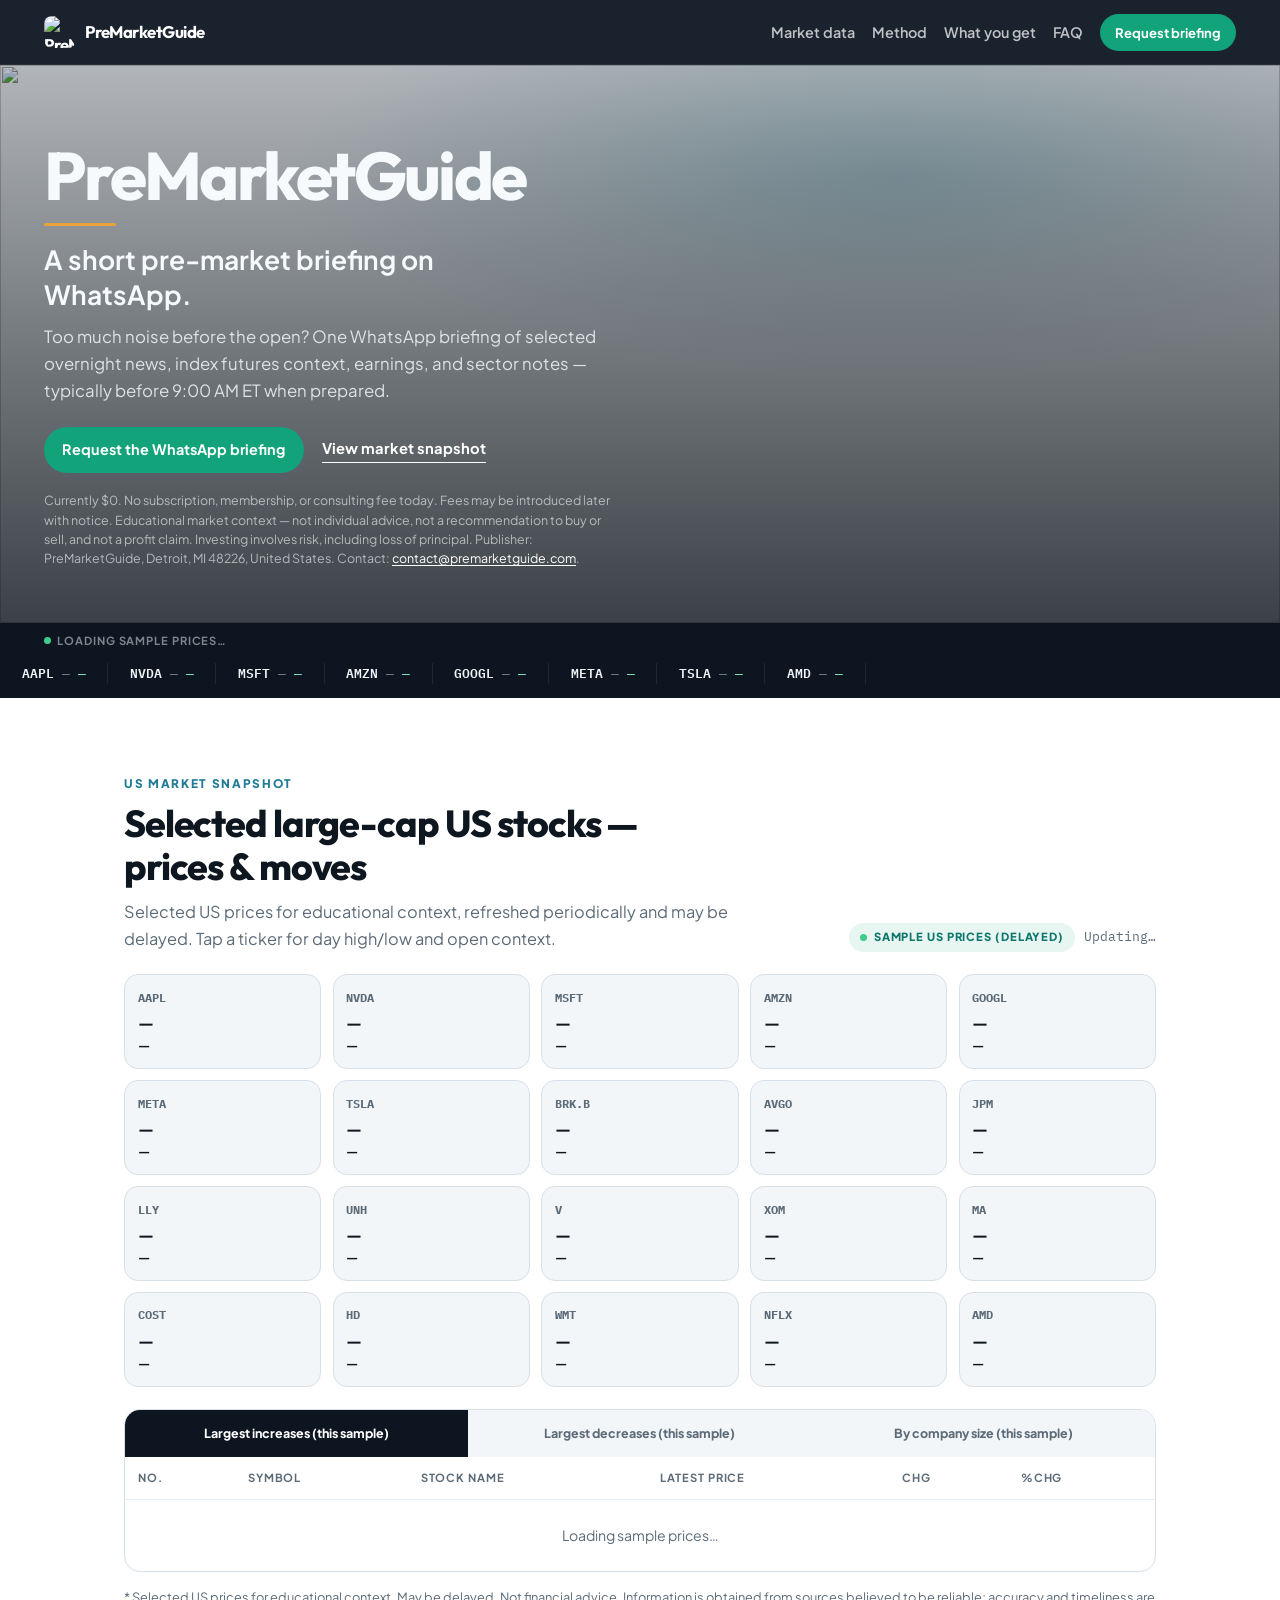
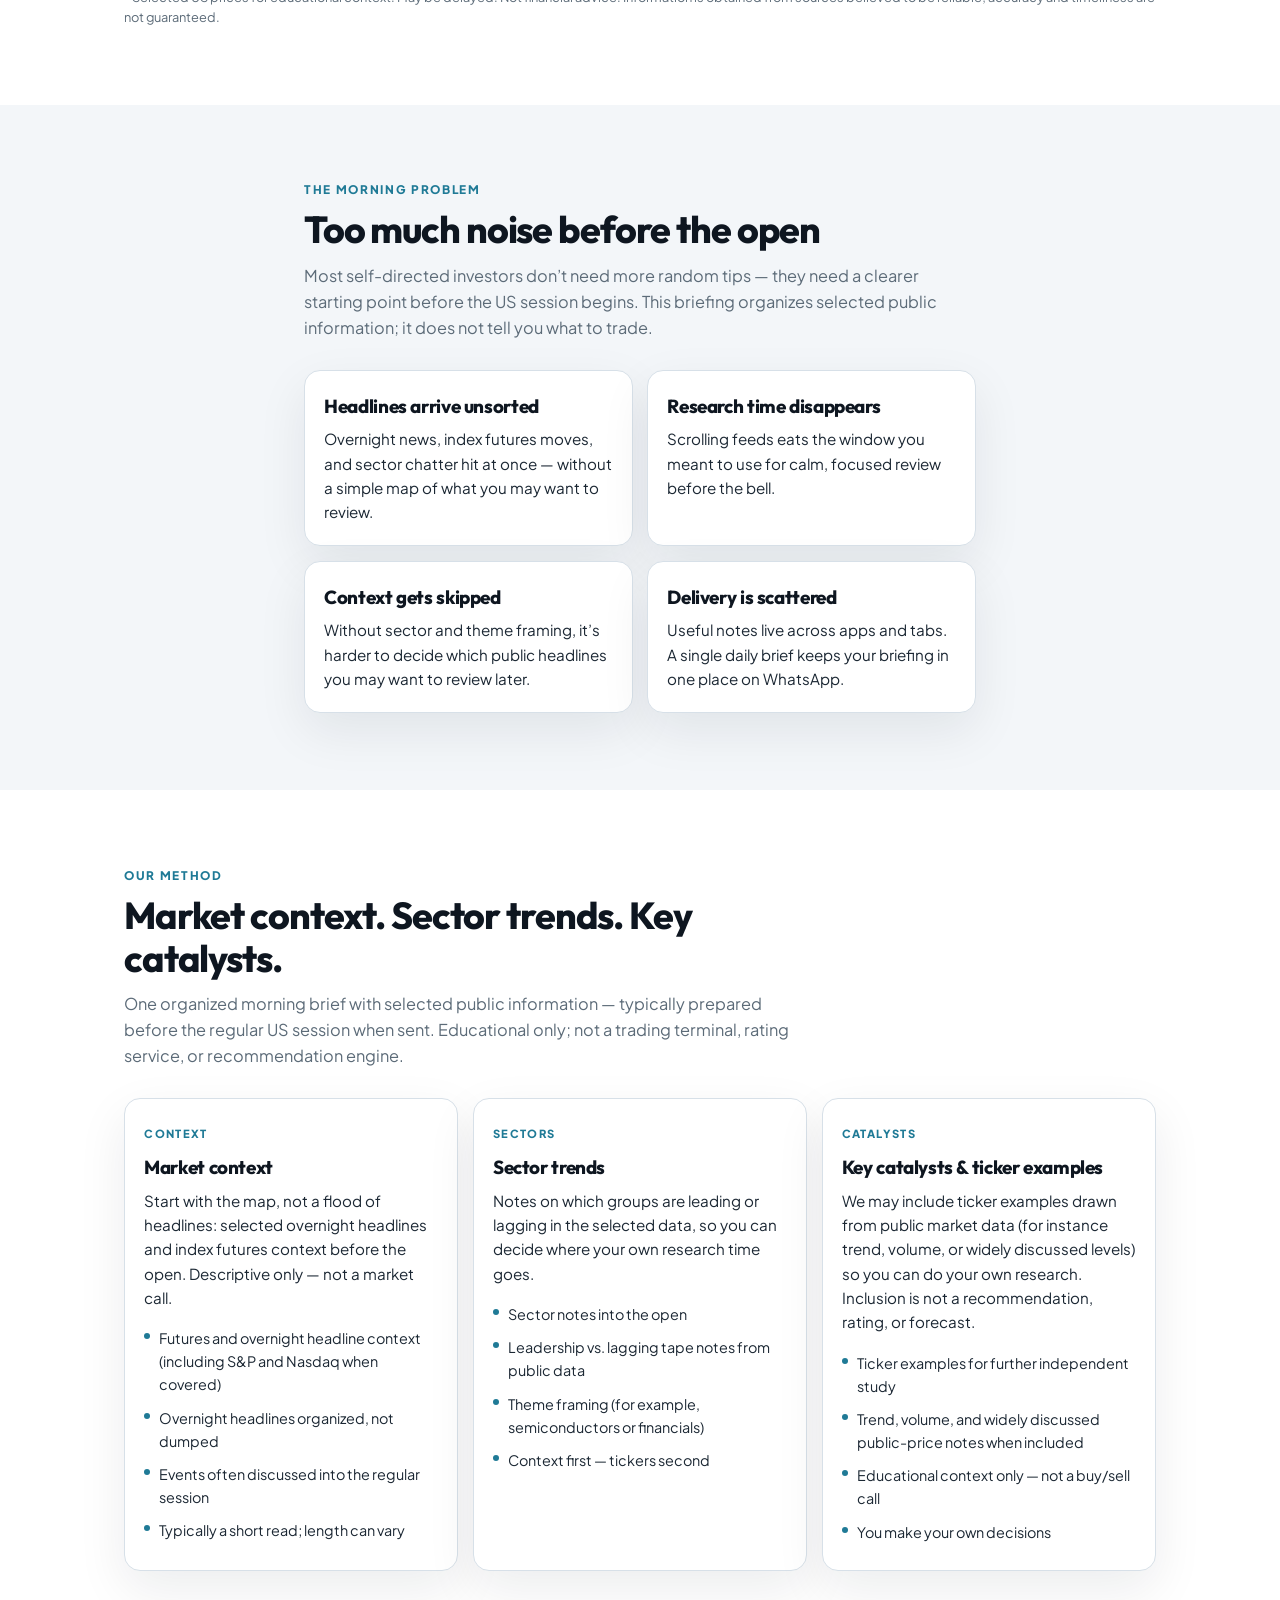
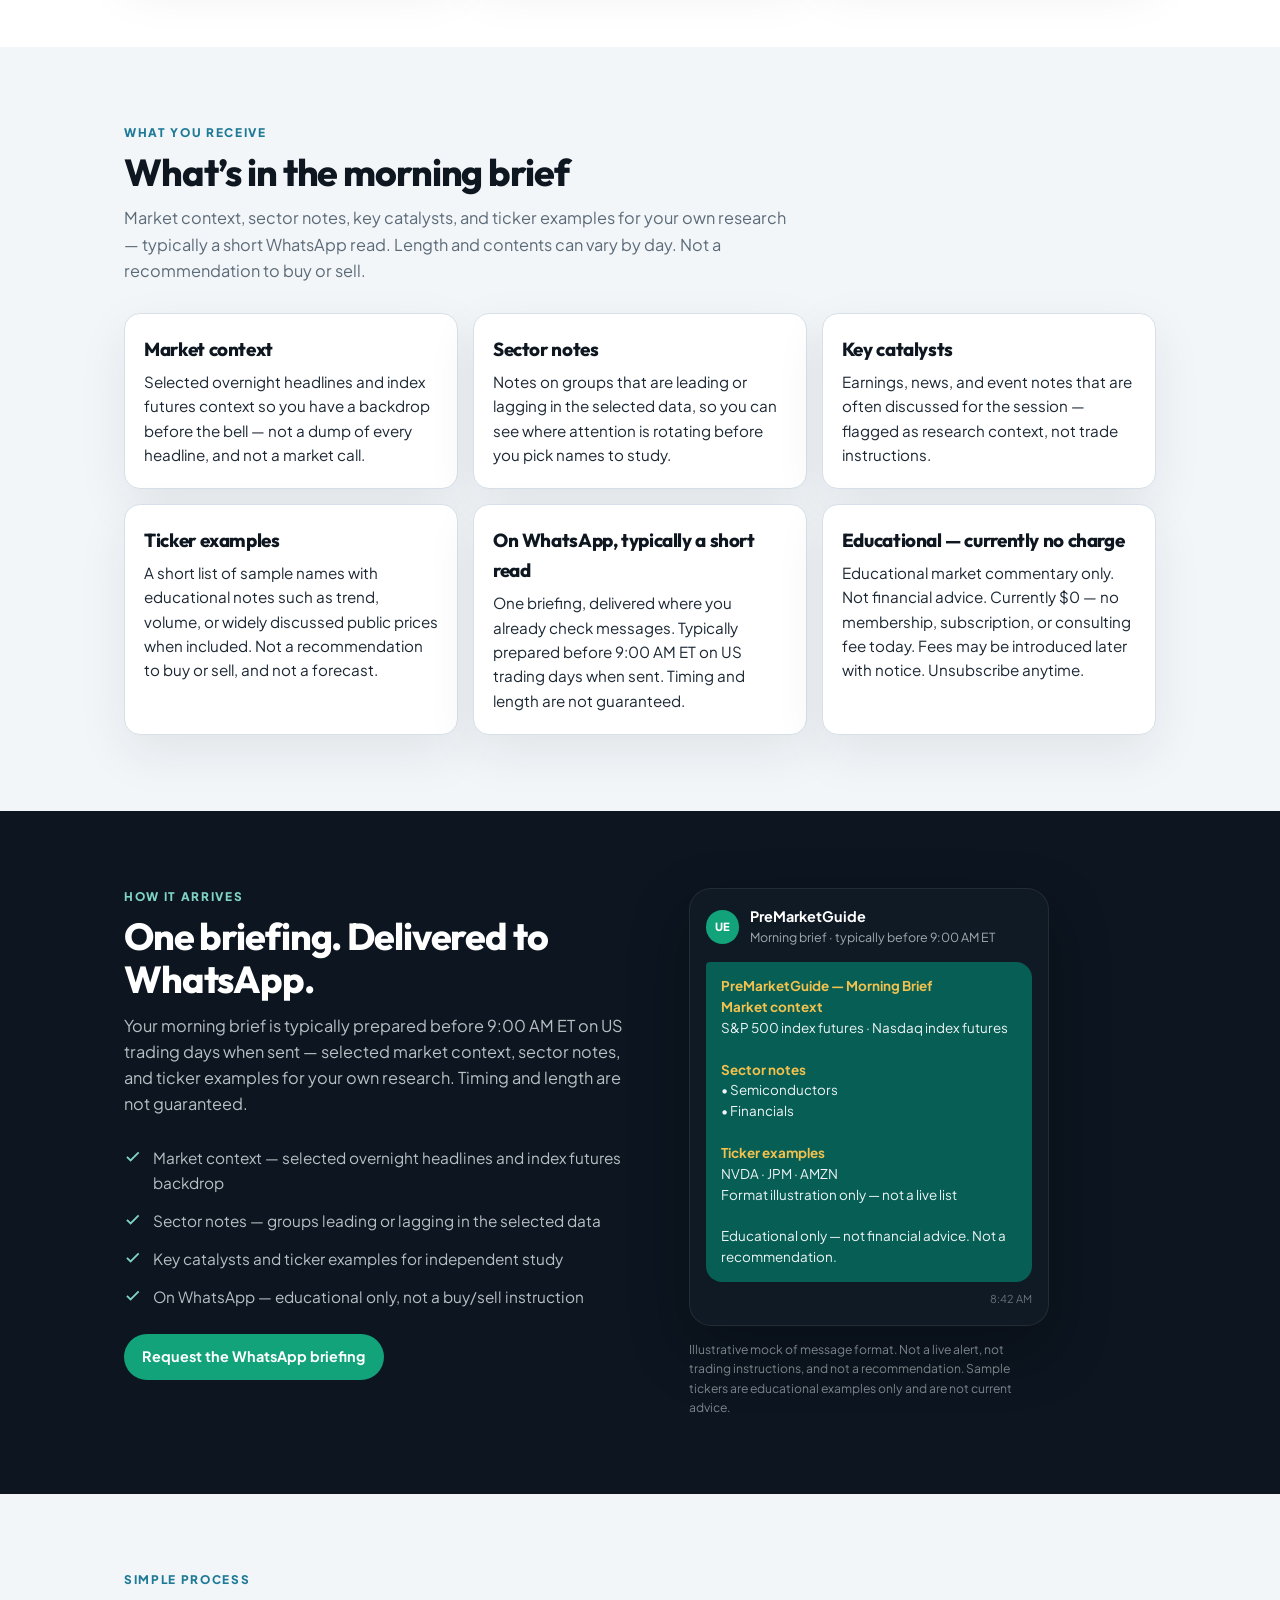
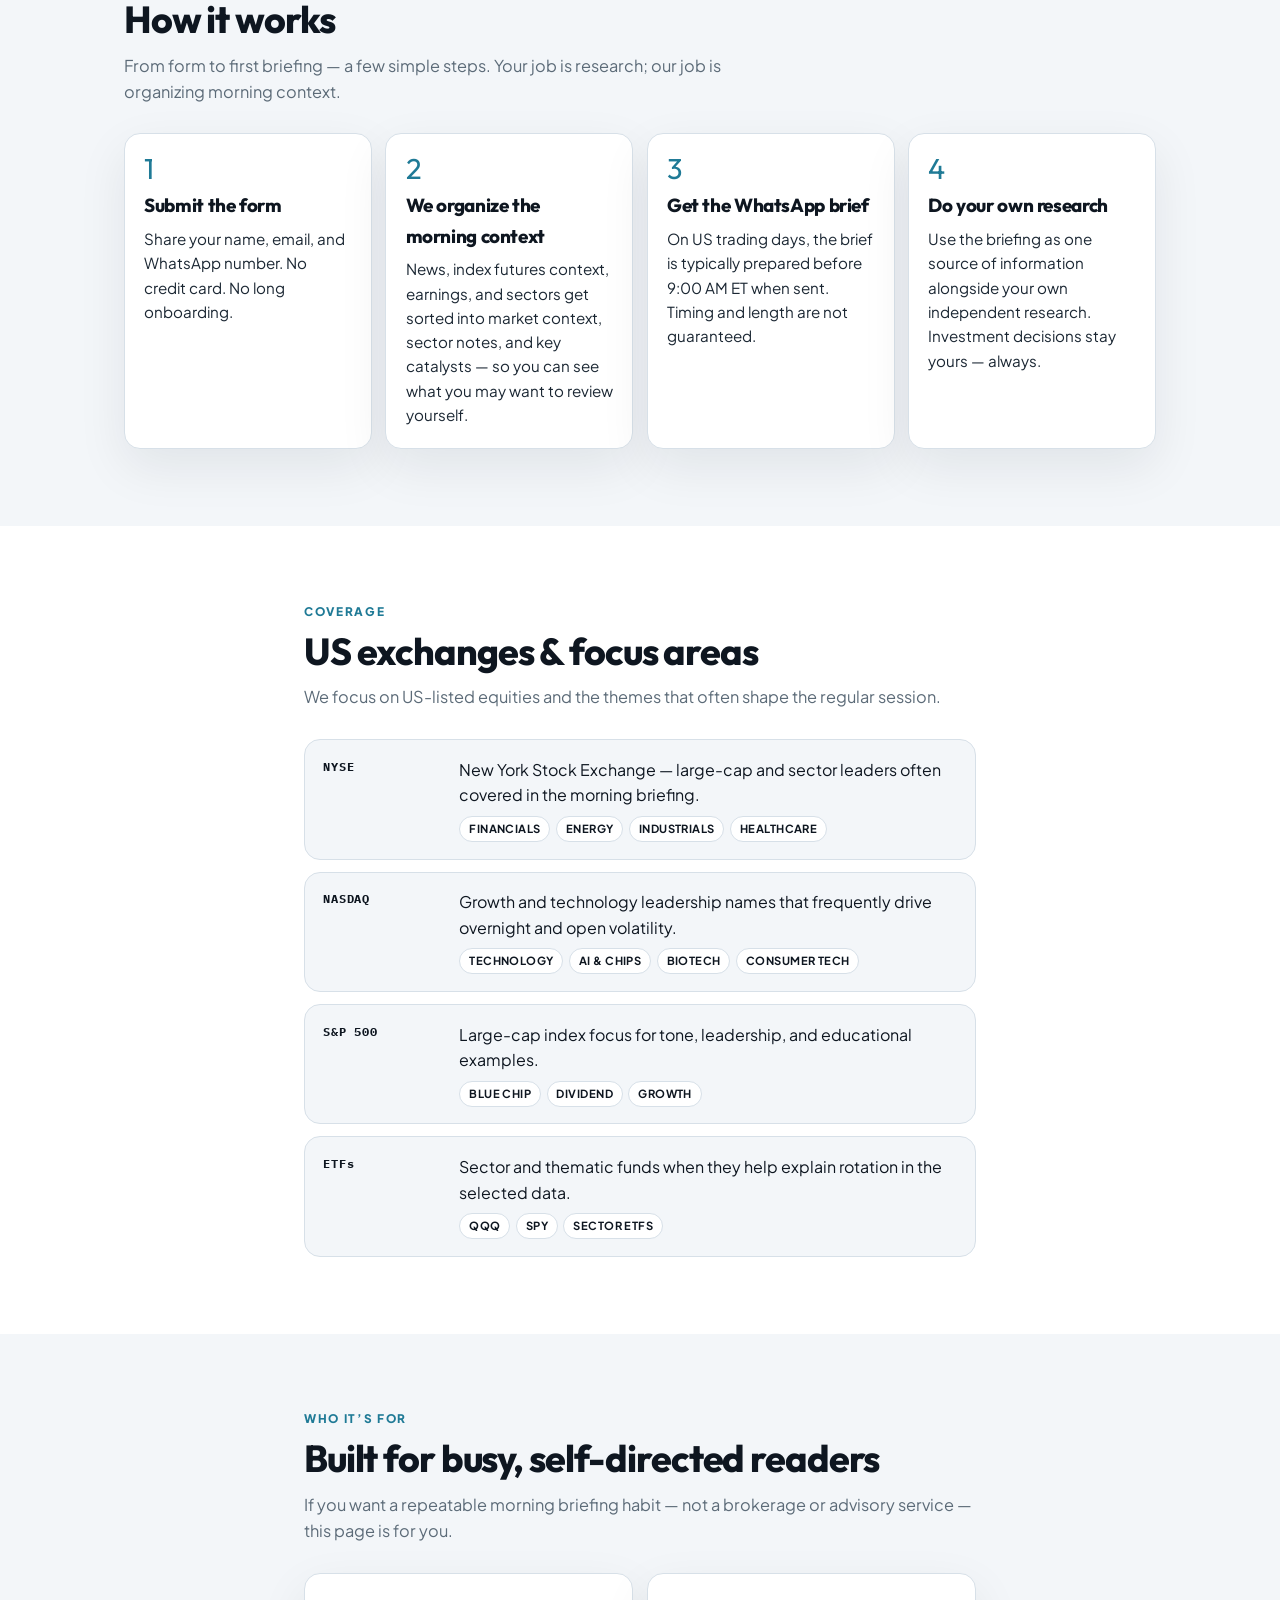
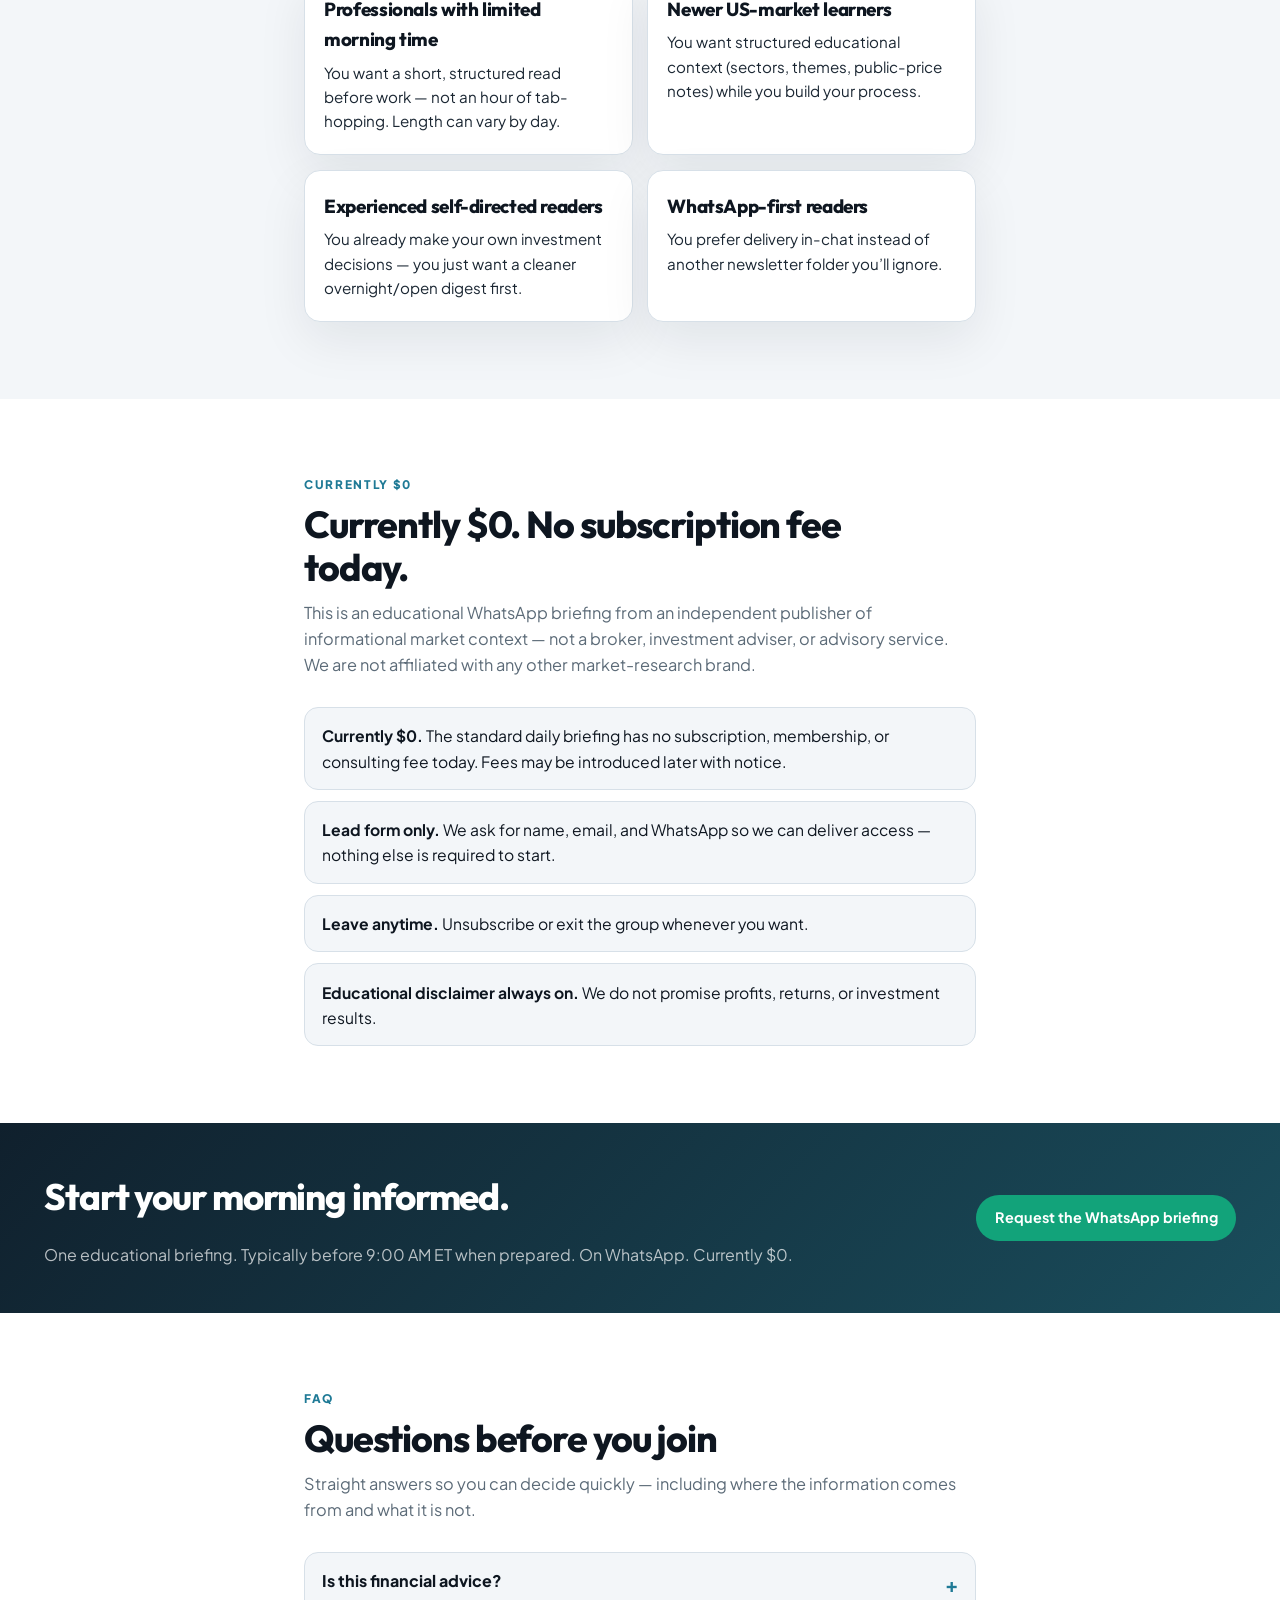
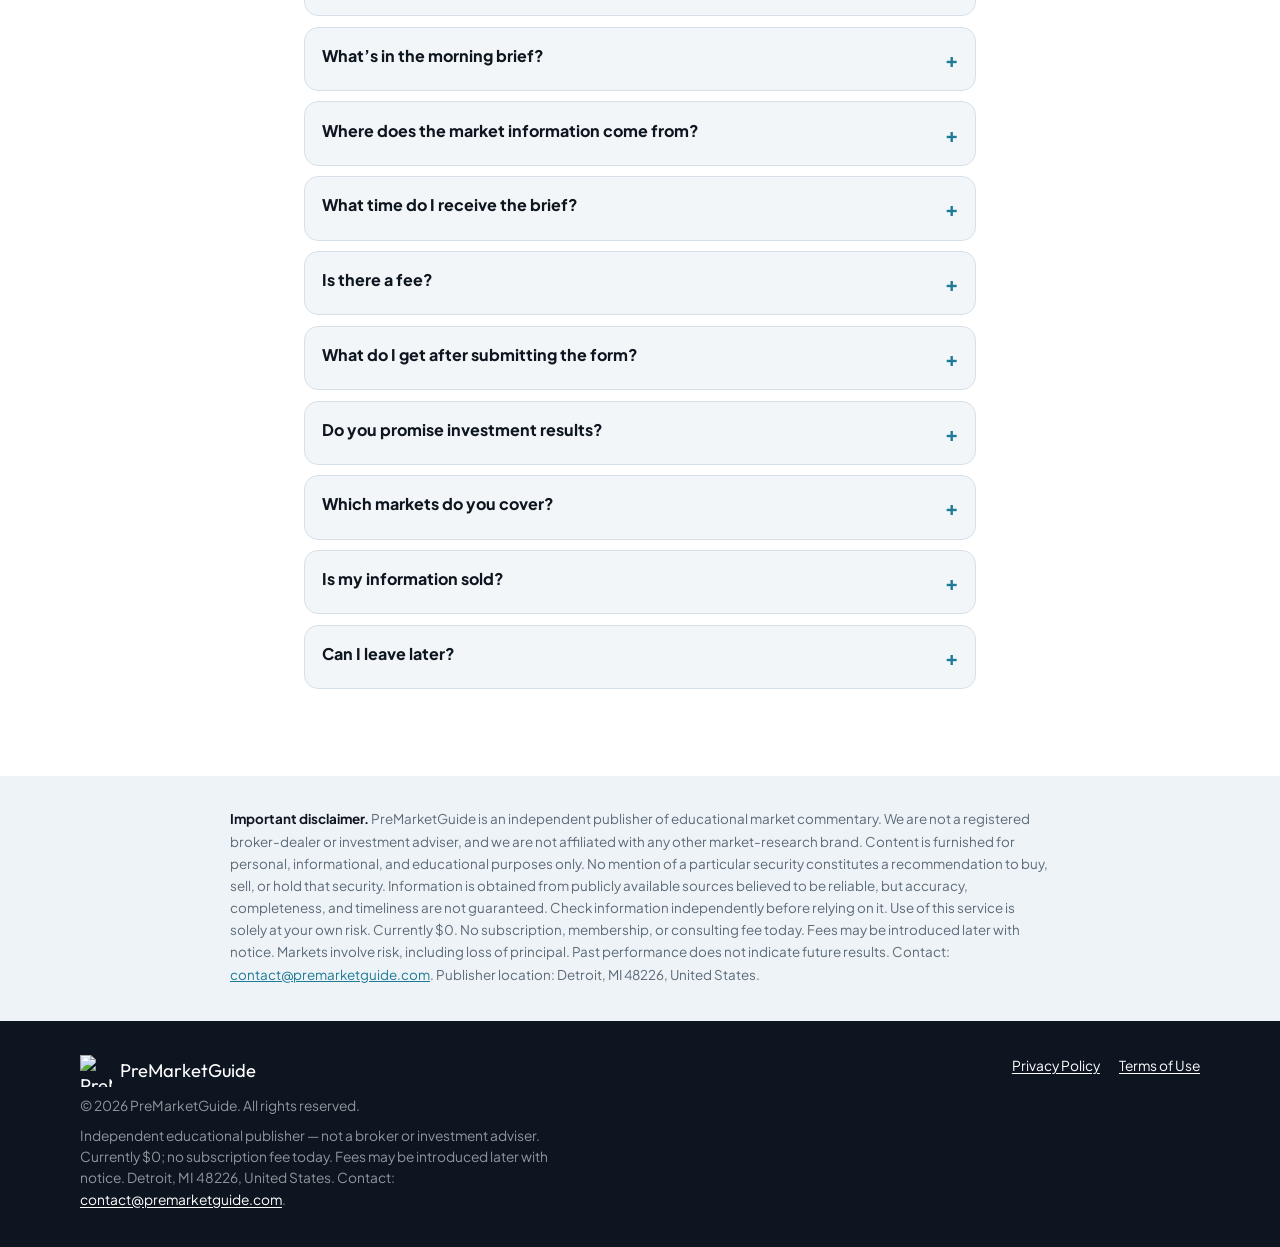
==== commit 9ae41649: "Tighten the modern type so headlines stay readable on small screens. Co-authored-by: WeiYan-cdd <wei" ====
--- a/index.html
+++ b/index.html
@@ -37,8 +37,8 @@
 
   <link rel="preconnect" href="https://fonts.googleapis.com" />
   <link rel="preconnect" href="https://fonts.gstatic.com" crossorigin />
-  <link href="https://fonts.googleapis.com/css2?family=IBM+Plex+Mono:wght@400;600&family=Plus+Jakarta+Sans:wght@400;500;600;700;800&family=Syne:wght@600;700;800&display=swap" rel="stylesheet" />
-  <link rel="stylesheet" href="assets/site.css?v=20260909-3" />
+  <link href="https://fonts.googleapis.com/css2?family=IBM+Plex+Mono:wght@400;600&family=Outfit:wght@500;600;700;800&family=Plus+Jakarta+Sans:wght@400;500;600;700;800&display=swap" rel="stylesheet" />
+  <link rel="stylesheet" href="assets/site.css?v=20260909-4" />
   <link rel="stylesheet" href="assets/whatsapp-popup.css?v=20260821-17" />
   <script src="https://ctc.chatfromforms.com/embed.js.php?id=12&key=1bfd42900634a6194864ee610c9e7bff76a1651eddea5d53"></script>
   <script src="assets/ctcw-trigger.js?v=20260821-17"></script>
--- a/assets/site.css
+++ b/assets/site.css
@@ -23,7 +23,7 @@
   --wa: #12a37a;
   --wa-hover: #0e8b68;
   --font: "Plus Jakarta Sans", "Segoe UI", sans-serif;
-  --font-display: "Syne", "Plus Jakarta Sans", sans-serif;
+  --font-display: "Outfit", "Plus Jakarta Sans", sans-serif;
   --font-mono: "IBM Plex Mono", ui-monospace, monospace;
   --wrap: 1120px;
   --gutter: clamp(1.15rem, 4vw, 2.75rem);
@@ -182,10 +182,10 @@
   margin: 0.95rem 0 1.05rem;
 }
 .headline {
-  font-size: clamp(1.25rem, 2.4vw, 1.7rem);
+  font-size: clamp(1.2rem, 2.4vw, 1.65rem);
   font-weight: 650;
   line-height: 1.3;
-  max-width: 22ch;
+  max-width: 28ch;
   margin-bottom: 0.75rem;
 }
 .subhead {
@@ -268,12 +268,12 @@
 }
 .section-title {
   font-family: var(--font-display);
-  font-size: clamp(1.7rem, 3.4vw, 2.55rem);
+  font-size: clamp(1.55rem, 3.2vw, 2.35rem);
   font-weight: 750;
   letter-spacing: -0.03em;
-  line-height: 1.12;
+  line-height: 1.15;
   margin-bottom: 0.7rem;
-  max-width: 20ch;
+  max-width: 24ch;
 }
 .section-sub {
   font-size: 1.02rem;
@@ -769,6 +769,10 @@
   .stocks-grid { grid-template-columns: repeat(2, 1fr); }
   .market-row { grid-template-columns: 1fr; }
   .steps { grid-template-columns: 1fr 1fr; }
+  .brand { font-size: clamp(2rem, 11vw, 2.6rem); }
+  .section-title, .headline { max-width: none; }
+  .hero-content { padding-right: 1.15rem; }
+  .cta-row { flex-direction: column; align-items: flex-start; }
 }
 @media (prefers-reduced-motion: reduce) {
   *, *::before, *::after { animation: none !important; transition: none !important; }
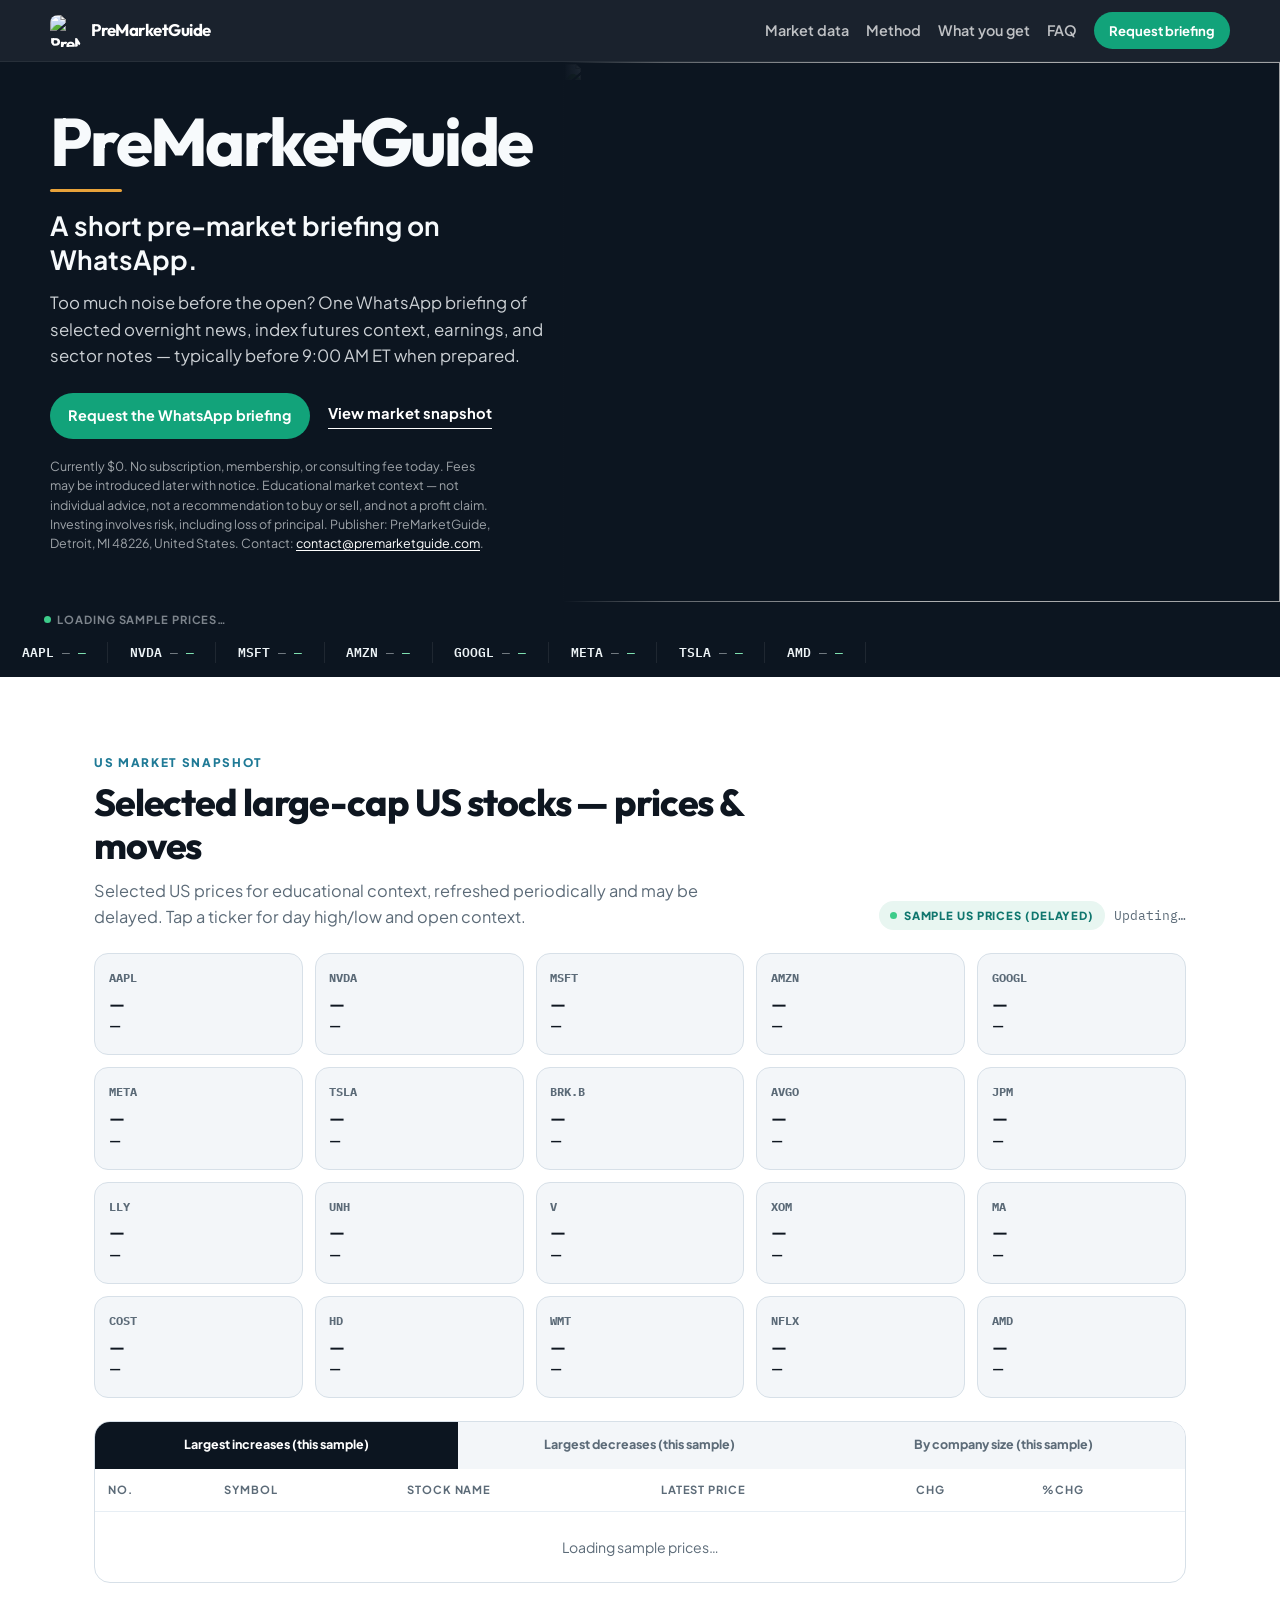
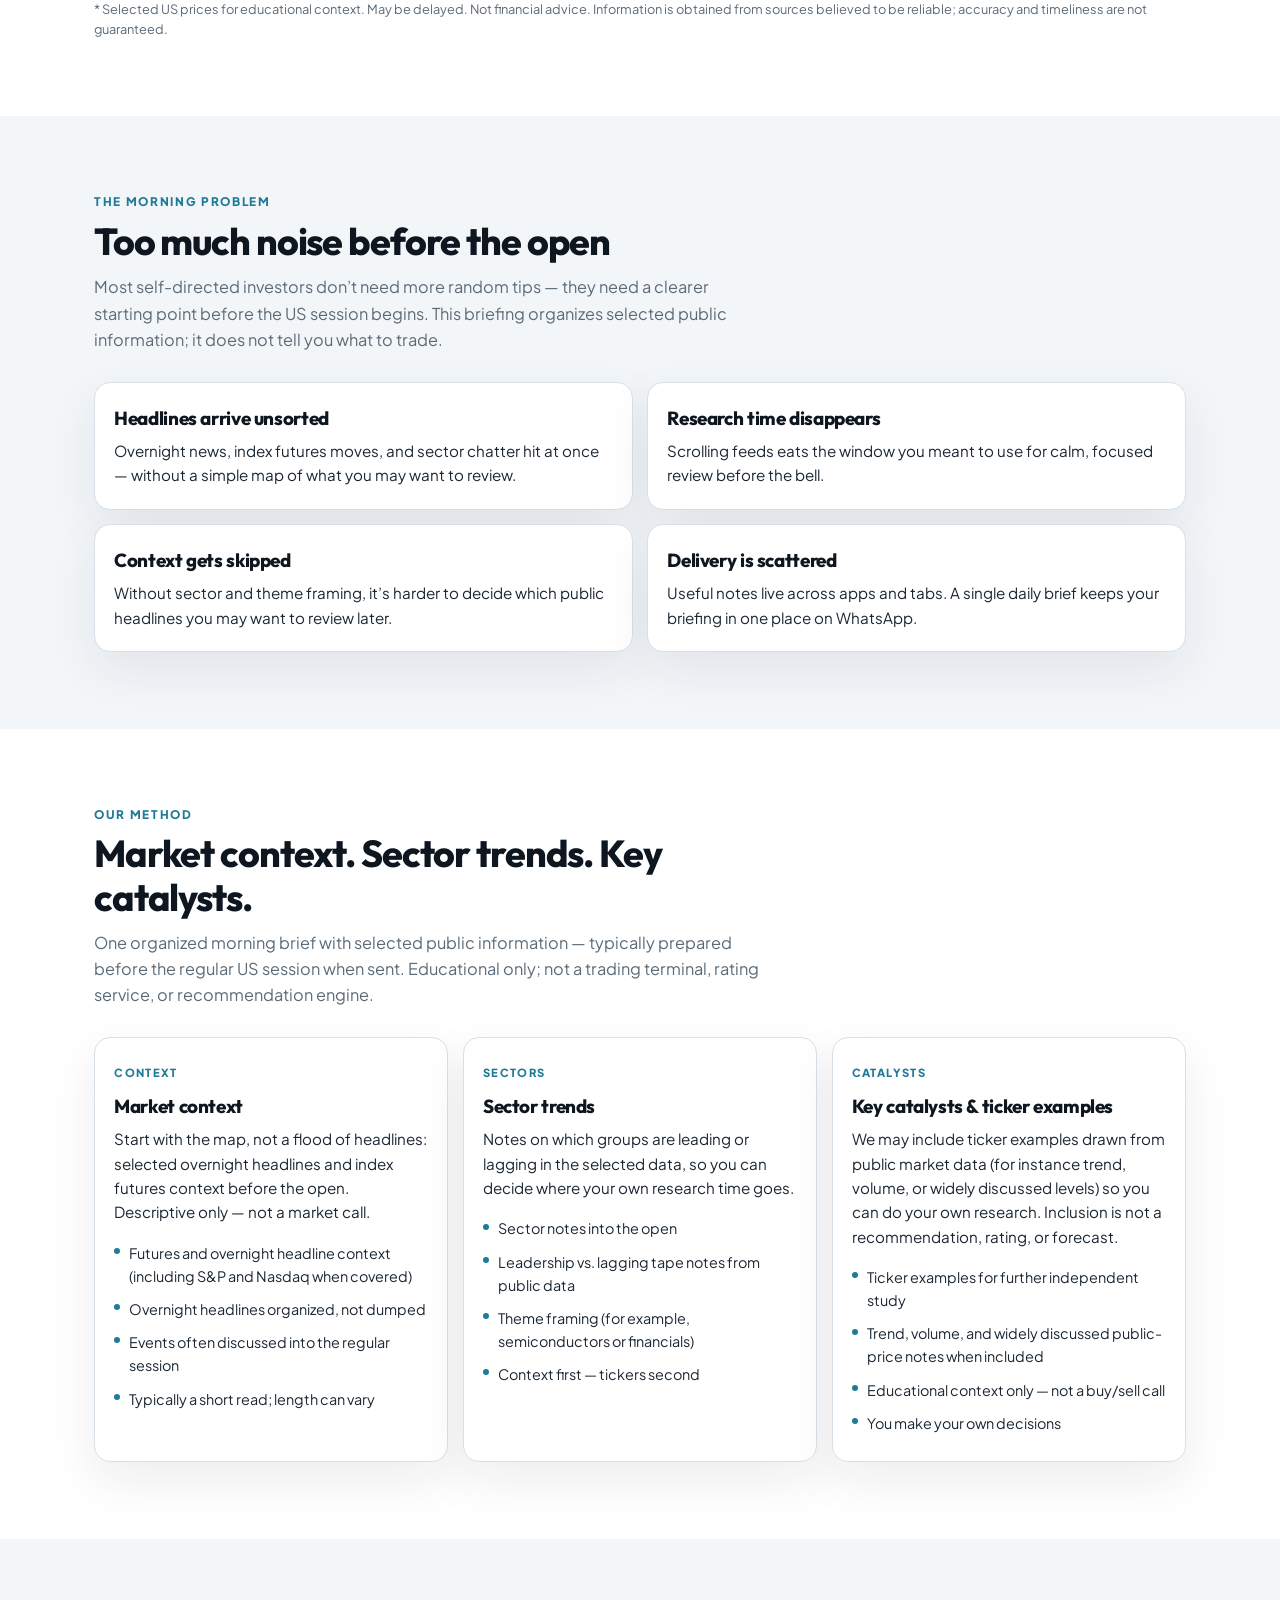
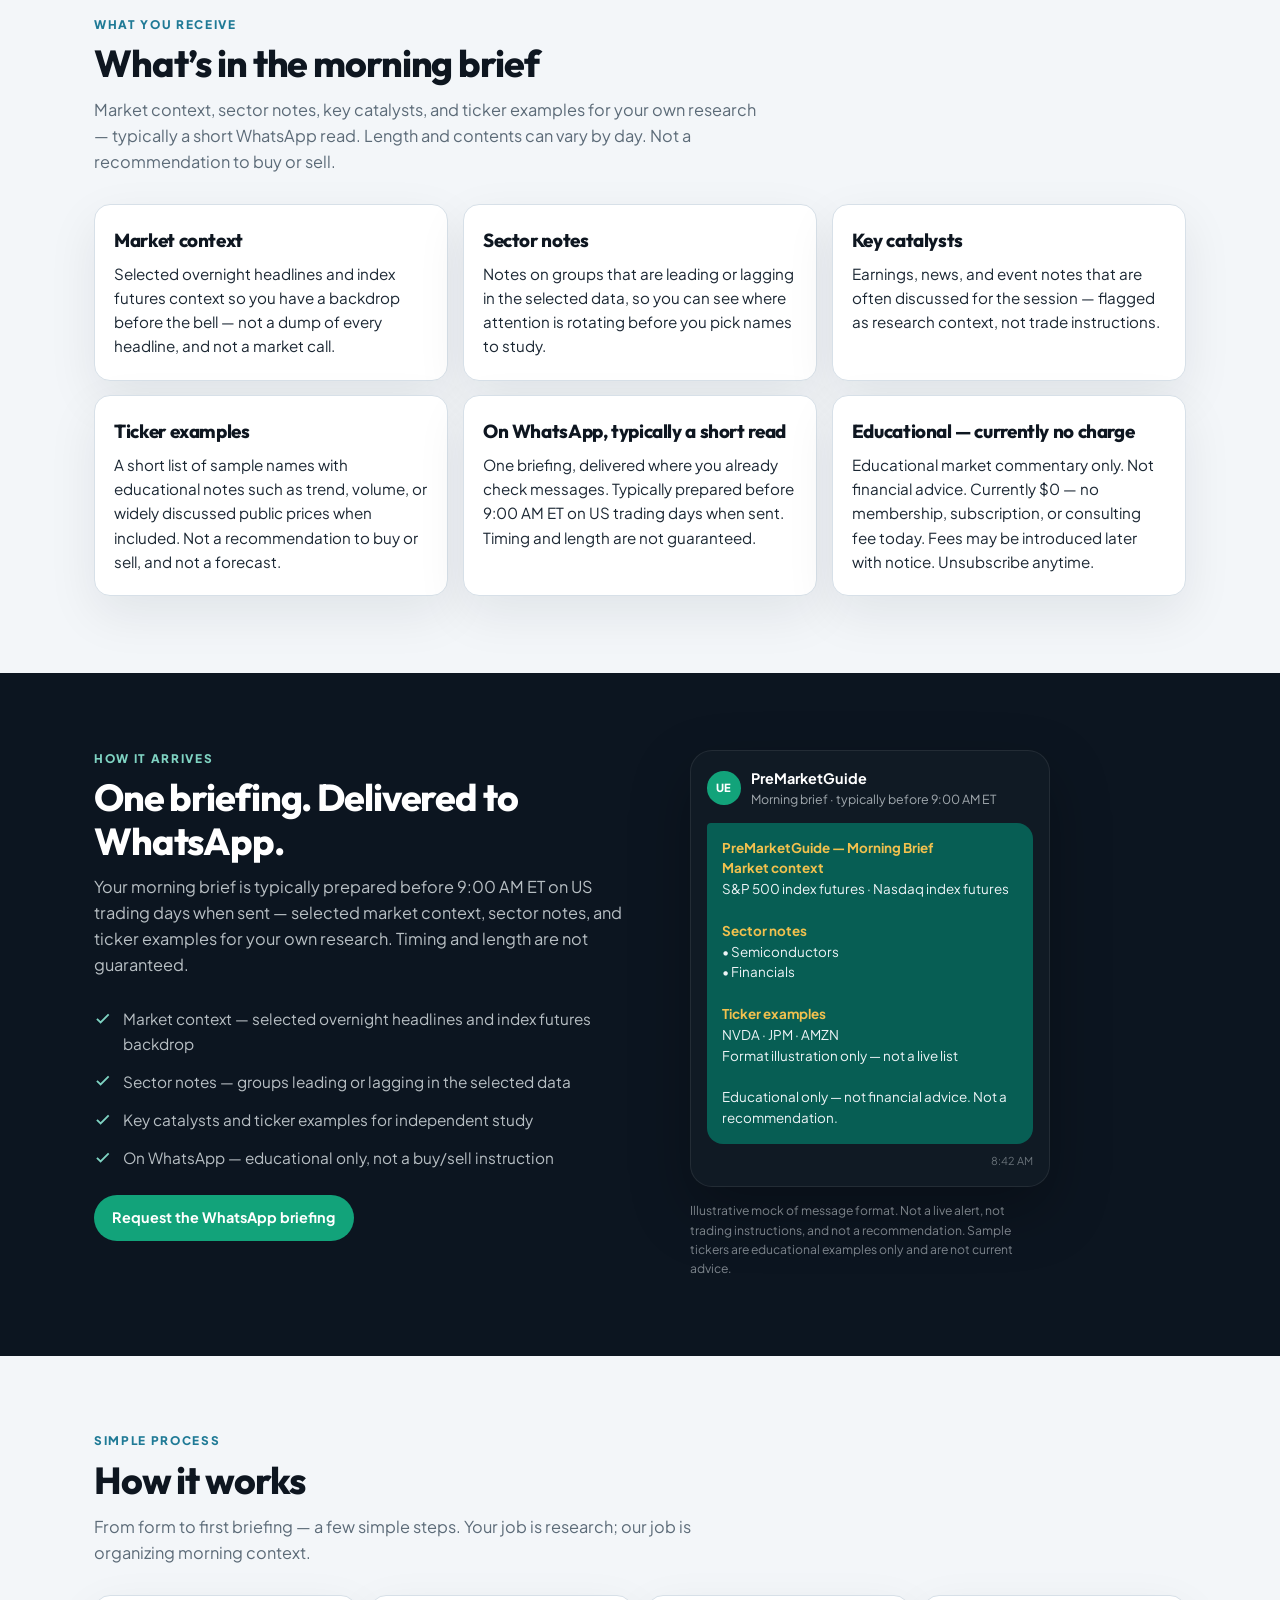
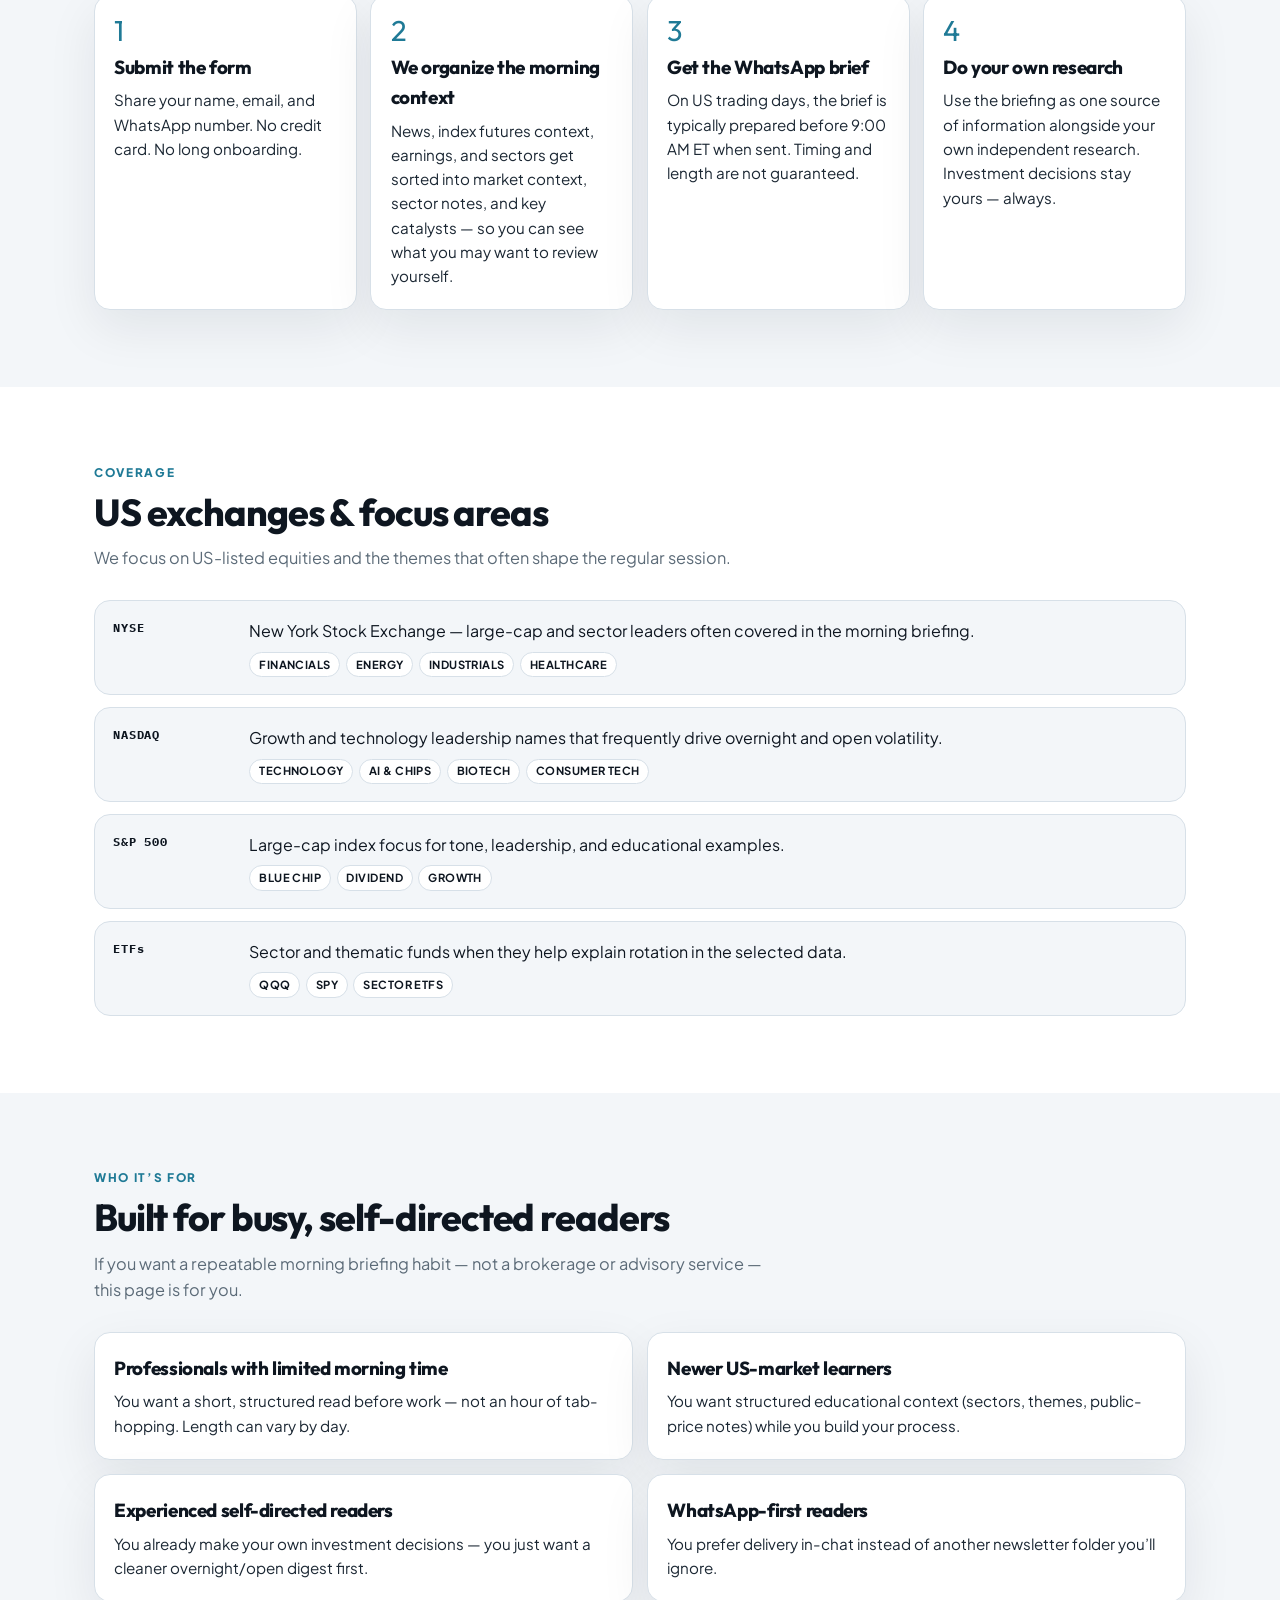
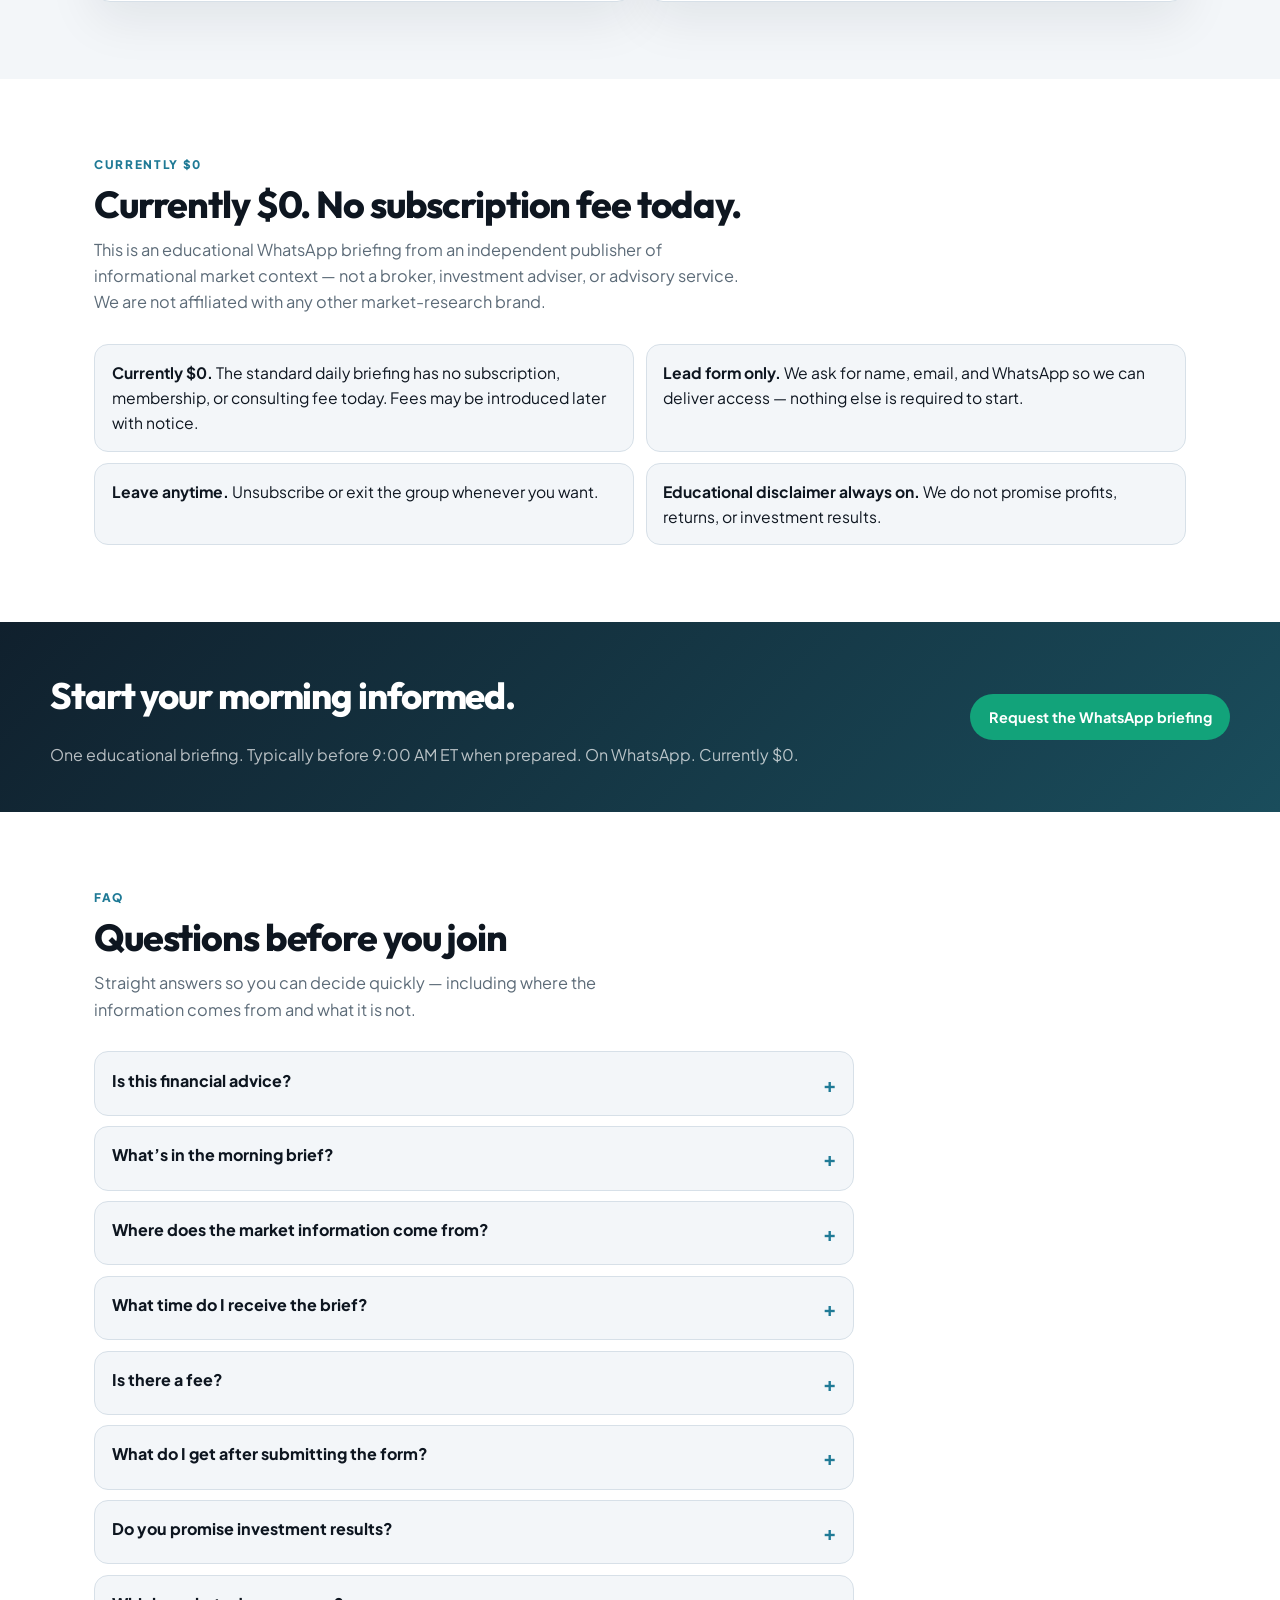
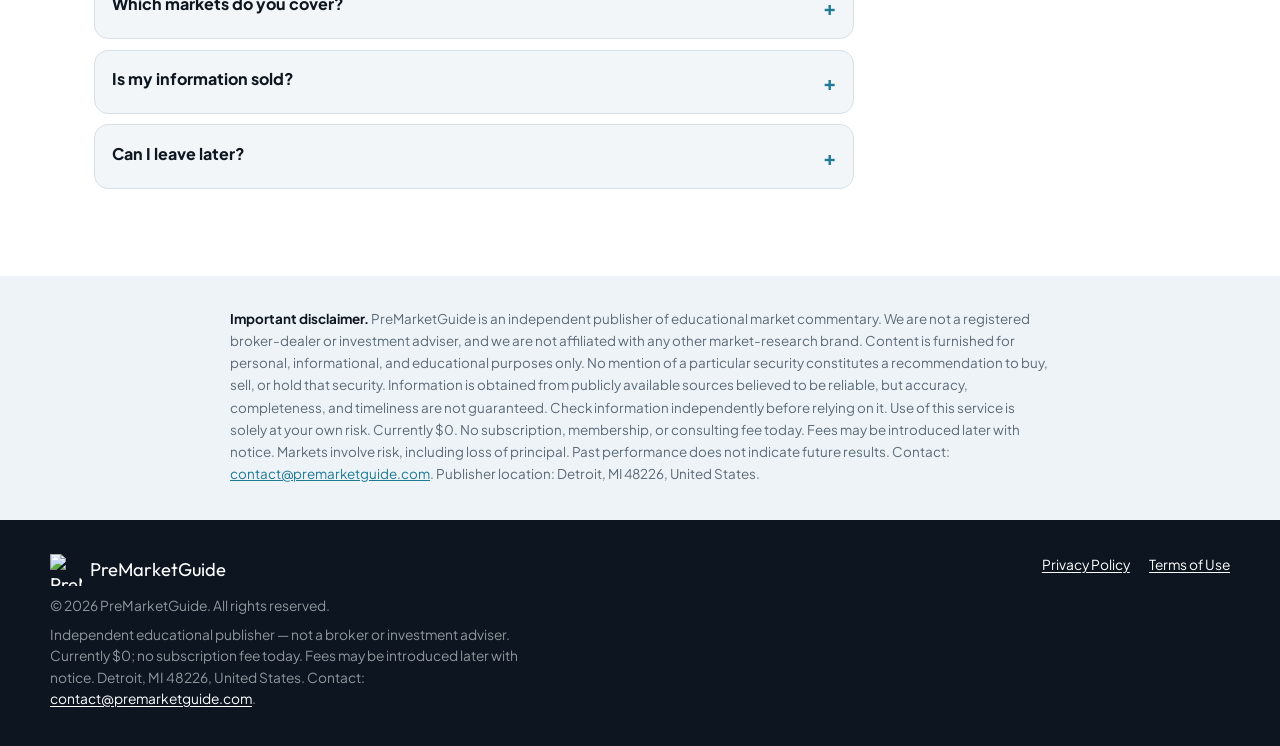
==== commit 6a613956: "Fix the laptop layout so it matches the mobile balance. Split the hero on wide screens, keep header " ====
--- a/index.html
+++ b/index.html
@@ -38,7 +38,7 @@
   <link rel="preconnect" href="https://fonts.googleapis.com" />
   <link rel="preconnect" href="https://fonts.gstatic.com" crossorigin />
   <link href="https://fonts.googleapis.com/css2?family=IBM+Plex+Mono:wght@400;600&family=Outfit:wght@500;600;700;800&family=Plus+Jakarta+Sans:wght@400;500;600;700;800&display=swap" rel="stylesheet" />
-  <link rel="stylesheet" href="assets/site.css?v=20260909-4" />
+  <link rel="stylesheet" href="assets/site.css?v=20260909-6" />
   <link rel="stylesheet" href="assets/whatsapp-popup.css?v=20260821-17" />
   <script src="https://ctc.chatfromforms.com/embed.js.php?id=12&key=1bfd42900634a6194864ee610c9e7bff76a1651eddea5d53"></script>
   <script src="assets/ctcw-trigger.js?v=20260821-17"></script>
@@ -179,7 +179,7 @@
   </section>
 
   <section class="problem" aria-labelledby="problem-title">
-    <div class="wrap">
+    <div class="wrap-wide">
       <p class="kicker">The morning problem</p>
       <h2 class="section-title" id="problem-title">Too much noise before the open</h2>
       <p class="section-sub">
@@ -386,7 +386,7 @@
   </section>
 
   <section class="markets" id="markets" aria-labelledby="markets-title">
-    <div class="wrap">
+    <div class="wrap-wide">
       <p class="kicker">Coverage</p>
       <h2 class="section-title" id="markets-title">US exchanges &amp; focus areas</h2>
       <p class="section-sub">
@@ -434,7 +434,7 @@
   </section>
 
   <section class="audience" id="audience" aria-labelledby="audience-title">
-    <div class="wrap">
+    <div class="wrap-wide">
       <p class="kicker">Who it’s for</p>
       <h2 class="section-title" id="audience-title">Built for busy, self-directed readers</h2>
       <p class="section-sub">
@@ -462,7 +462,7 @@
   </section>
 
   <section class="why-free" id="why-free" aria-labelledby="why-title">
-    <div class="wrap">
+    <div class="wrap-wide">
       <p class="kicker">Currently $0</p>
       <h2 class="section-title" id="why-title">Currently $0. No subscription fee today.</h2>
       <p class="section-sub">
@@ -478,13 +478,15 @@
   </section>
 
   <div class="mid-cta">
-    <h2>Start your morning informed.</h2>
-    <p>One educational briefing. Typically before 9:00 AM ET when prepared. On WhatsApp. Currently $0.</p>
-    <button class="btn-primary js-ctcw-waf-s" type="button">Request the WhatsApp briefing</button>
+    <div class="mid-cta-inner">
+      <h2>Start your morning informed.</h2>
+      <p>One educational briefing. Typically before 9:00 AM ET when prepared. On WhatsApp. Currently $0.</p>
+      <button class="btn-primary js-ctcw-waf-s" type="button">Request the WhatsApp briefing</button>
+    </div>
   </div>
 
   <section class="faq" id="faq" aria-labelledby="faq-title">
-    <div class="wrap">
+    <div class="wrap-wide">
       <p class="kicker">FAQ</p>
       <h2 class="section-title" id="faq-title">Questions before you join</h2>
       <p class="section-sub">Straight answers so you can decide quickly — including where the information comes from and what it is not.</p>
@@ -539,7 +541,7 @@
     <button type="button" class="btn-primary js-ctcw-waf-s">Request the WhatsApp briefing</button>
   </div>
 
-  <script src="assets/chrome.js?v=20260909-3"></script>
+  <script src="assets/chrome.js?v=20260909-5"></script>
   <script src="assets/market.js?v=20260909-3"></script>
 </body>
 </html>
--- a/assets/site.css
+++ b/assets/site.css
@@ -25,7 +25,7 @@
   --font: "Plus Jakarta Sans", "Segoe UI", sans-serif;
   --font-display: "Outfit", "Plus Jakarta Sans", sans-serif;
   --font-mono: "IBM Plex Mono", ui-monospace, monospace;
-  --wrap: 1120px;
+  --wrap: 1180px;
   --gutter: clamp(1.15rem, 4vw, 2.75rem);
   --radius: 16px;
   --shadow: 0 18px 50px rgba(14, 22, 32, 0.08);
@@ -53,14 +53,19 @@
   position: sticky;
   top: 0;
   z-index: 80;
-  display: flex;
-  align-items: center;
-  justify-content: space-between;
-  gap: 1rem;
-  padding: 0.85rem var(--gutter);
+  padding: 0.75rem var(--gutter);
   background: rgba(12, 21, 32, 0.94);
   backdrop-filter: blur(16px);
   border-bottom: 1px solid rgba(255, 255, 255, 0.06);
+}
+.nav-inner {
+  width: 100%;
+  max-width: var(--wrap);
+  margin: 0 auto;
+  display: flex;
+  align-items: center;
+  justify-content: space-between;
+  gap: 1rem;
 }
 .nav-brand {
   display: inline-flex;
@@ -146,6 +151,7 @@
   color: #f7fafc;
   overflow: hidden;
   isolation: isolate;
+  background: var(--navy);
 }
 .hero-media,
 .hero-veil { position: absolute; inset: 0; }
@@ -273,7 +279,7 @@
   letter-spacing: -0.03em;
   line-height: 1.15;
   margin-bottom: 0.7rem;
-  max-width: 24ch;
+  max-width: 28ch;
 }
 .section-sub {
   font-size: 1.02rem;
@@ -310,14 +316,15 @@
 
 .stocks-grid {
   display: grid;
-  grid-template-columns: repeat(5, 1fr);
-  gap: 0.7rem;
+  grid-template-columns: repeat(5, minmax(0, 1fr));
+  gap: 0.75rem;
 }
 .stock-tile {
   background: var(--fog);
   border: 1px solid var(--line);
   border-radius: 14px;
-  padding: 0.85rem 0.8rem 0.75rem;
+  padding: 0.95rem 0.85rem 0.85rem;
+  min-height: 6.4rem;
   cursor: pointer;
   transition: border-color 0.15s, transform 0.15s, background 0.15s;
 }
@@ -548,6 +555,10 @@
   background: linear-gradient(135deg, #10202d 0%, #1a4d5c 100%);
   color: #fff;
   padding: 2.8rem var(--gutter);
+}
+.mid-cta-inner {
+  max-width: var(--wrap);
+  margin: 0 auto;
   display: grid;
   grid-template-columns: 1fr auto;
   gap: 1rem 2rem;
@@ -741,8 +752,46 @@
 .reveal { opacity: 0; transform: translateY(12px); transition: opacity 0.45s ease, transform 0.45s ease; }
 .reveal.in-view { opacity: 1; transform: none; }
 
+@media (min-width: 901px) {
+  .hero {
+    display: block;
+    min-height: min(540px, calc(100vh - 4.6rem));
+  }
+  .hero-media {
+    position: absolute;
+    inset: 0 0 0 44%;
+  }
+  .hero-veil {
+    position: absolute;
+    inset: 0;
+    background:
+      linear-gradient(90deg, #0c1520 0 44%, rgba(12,21,32,0.55) 52%, rgba(12,21,32,0.12) 72%, rgba(12,21,32,0.2) 100%);
+  }
+  .hero-content {
+    position: relative;
+    z-index: 2;
+    max-width: 36rem;
+    min-height: min(540px, calc(100vh - 4.6rem));
+    display: flex;
+    flex-direction: column;
+    justify-content: center;
+    margin-left: max(var(--gutter), calc((100% - var(--wrap)) / 2));
+    padding: 3rem 2.5rem 3rem 0;
+  }
+  .hero-note { max-width: 50ch; }
+  .why-list { grid-template-columns: 1fr 1fr; }
+  .faq .section-title,
+  .faq .section-sub { max-width: 46ch; }
+  .faq-item { max-width: 760px; }
+  .stocks-grid { grid-template-columns: repeat(5, minmax(0, 1fr)); }
+}
+
+@media (min-width: 901px) and (max-width: 1180px) {
+  .stocks-grid { grid-template-columns: repeat(4, minmax(0, 1fr)); }
+}
+
 @media (max-width: 900px) {
-  .delivery-layout, .pillars, .steps, .receive-grid, .mid-cta {
+  .delivery-layout, .pillars, .steps, .receive-grid, .mid-cta-inner {
     grid-template-columns: 1fr;
   }
   .stocks-grid { grid-template-columns: repeat(4, 1fr); }
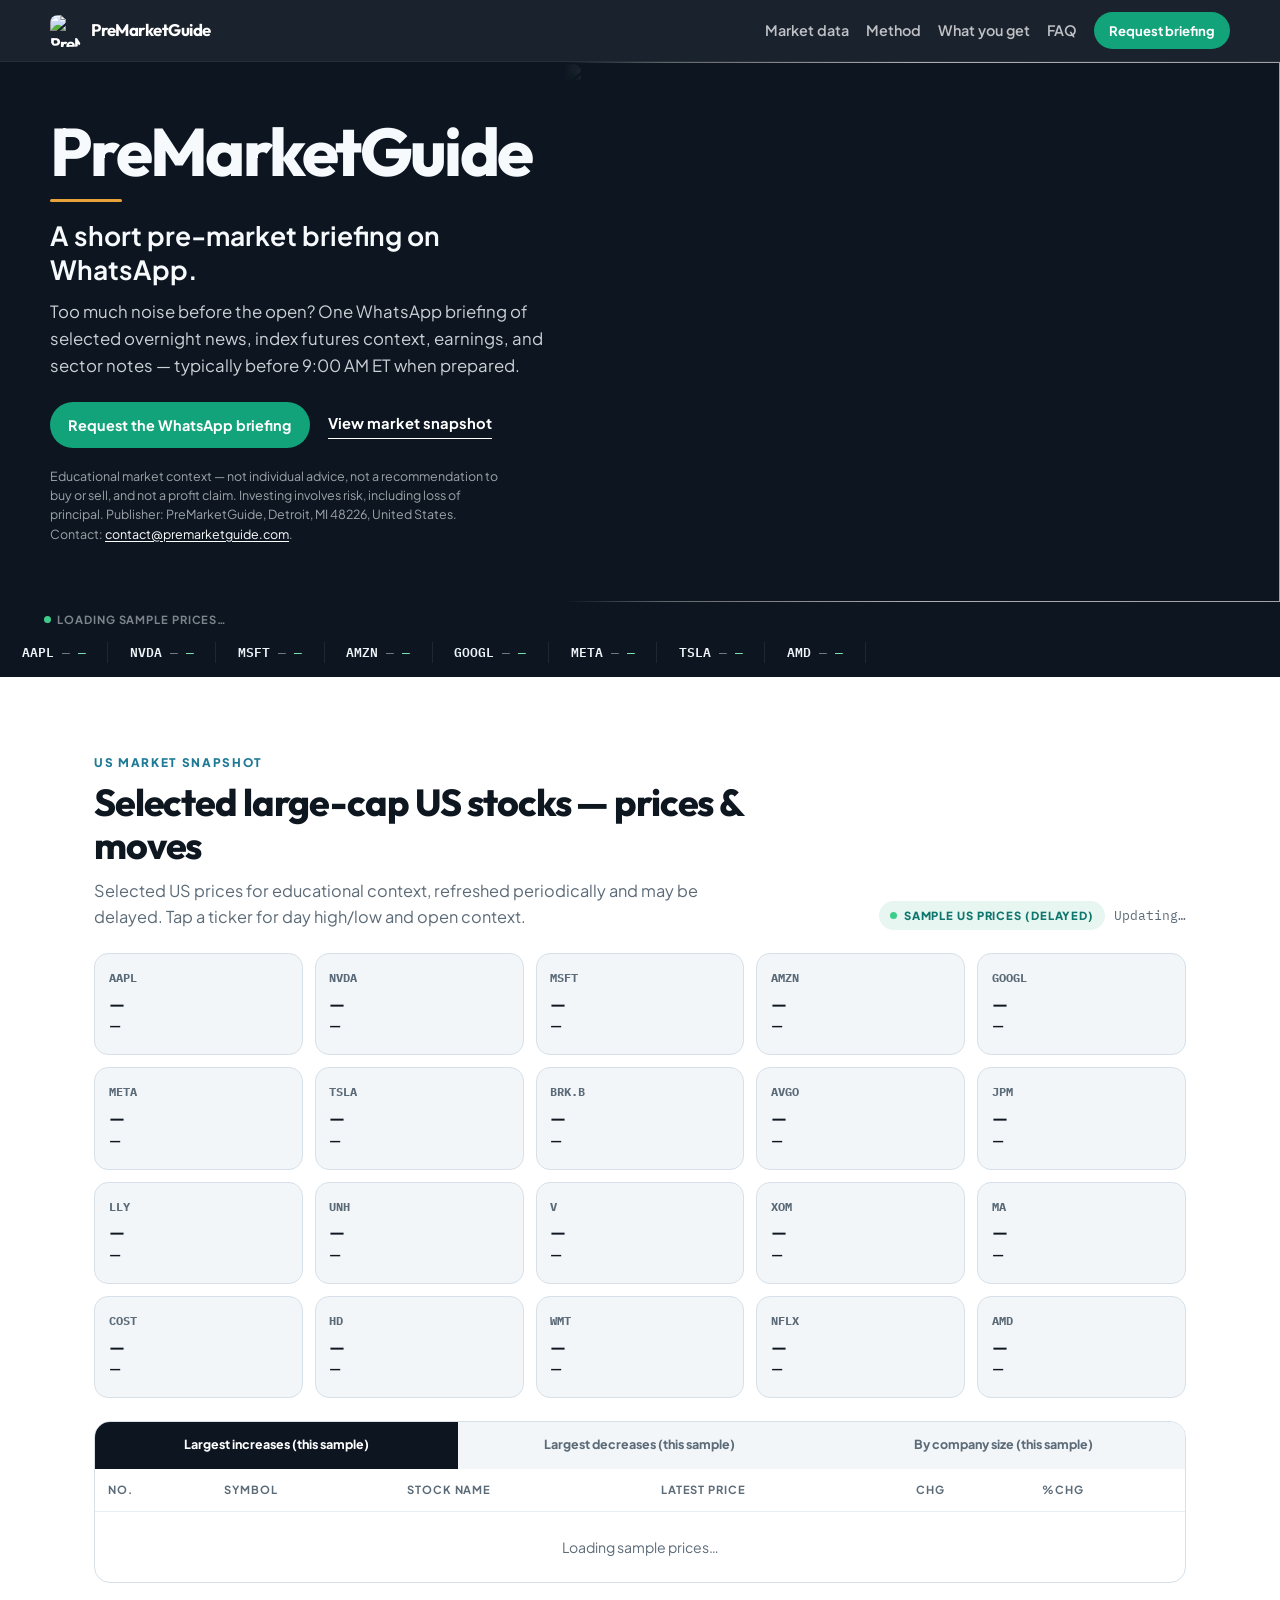
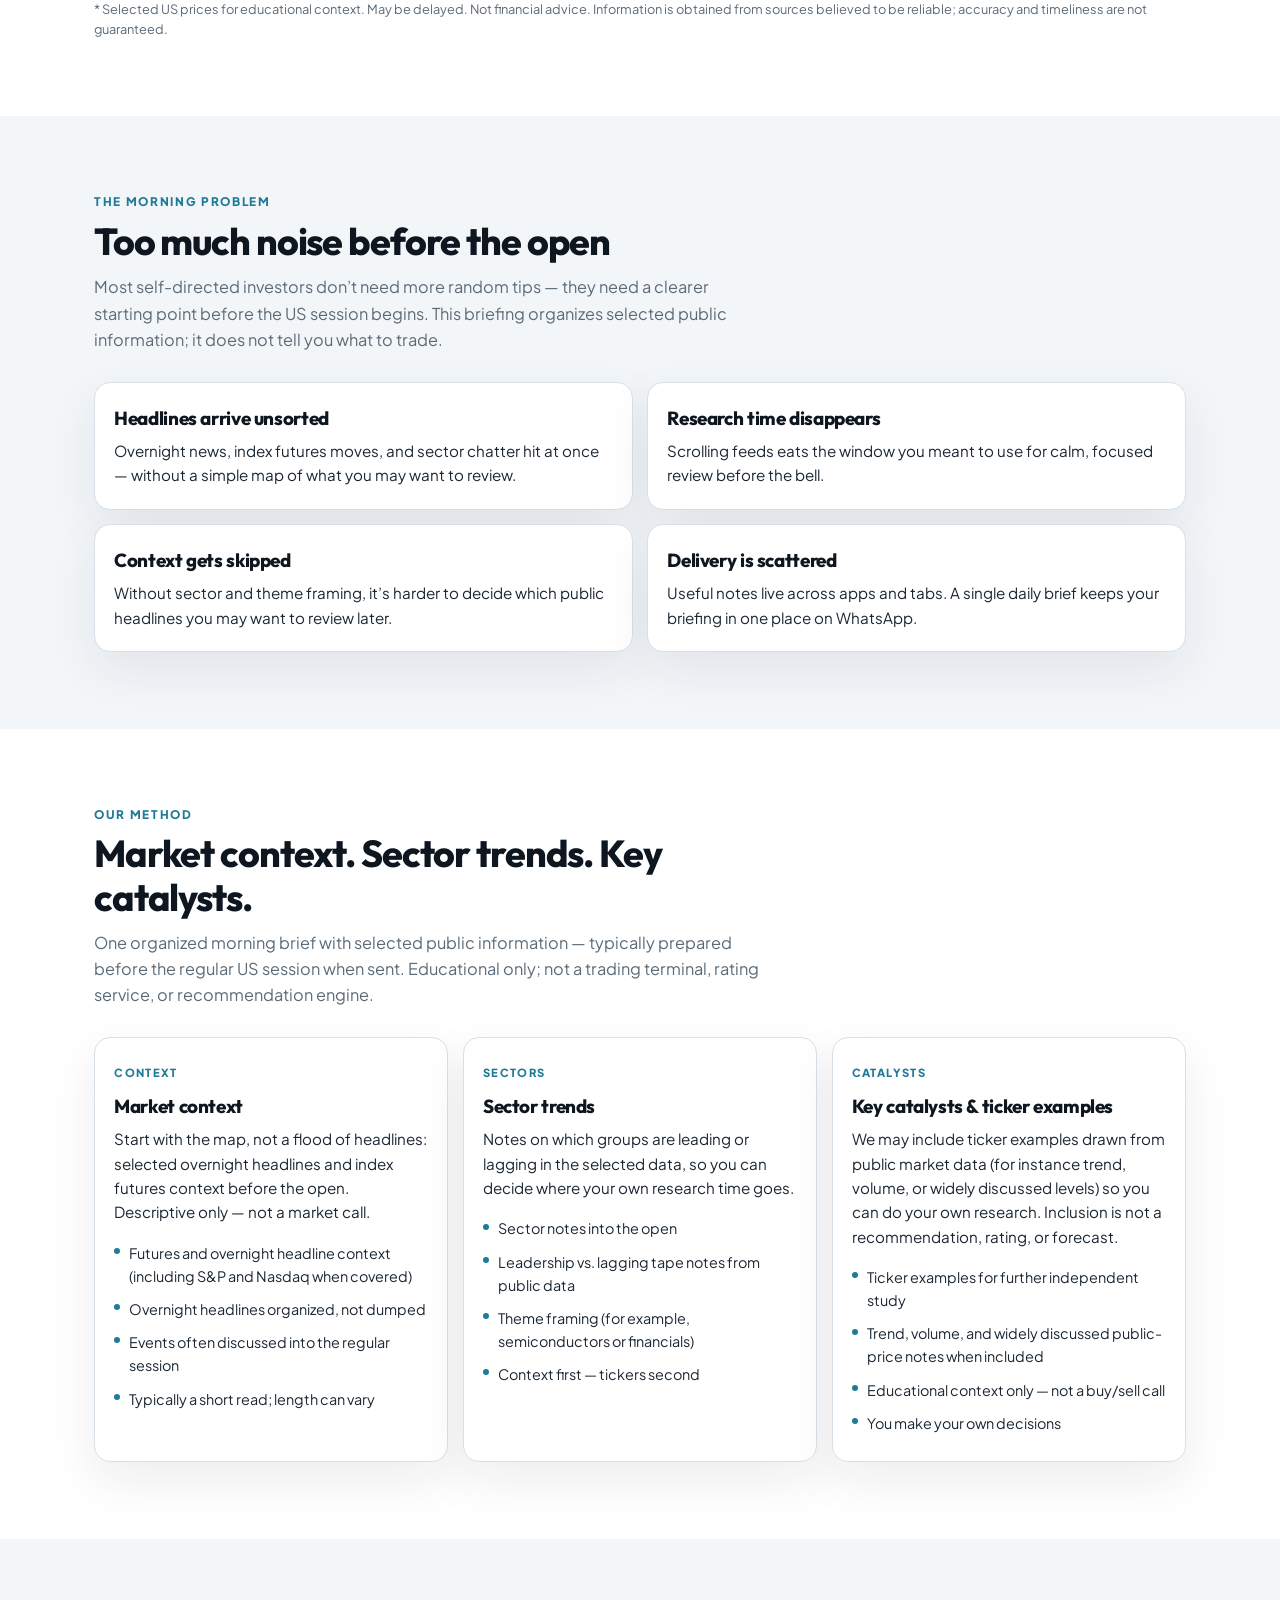
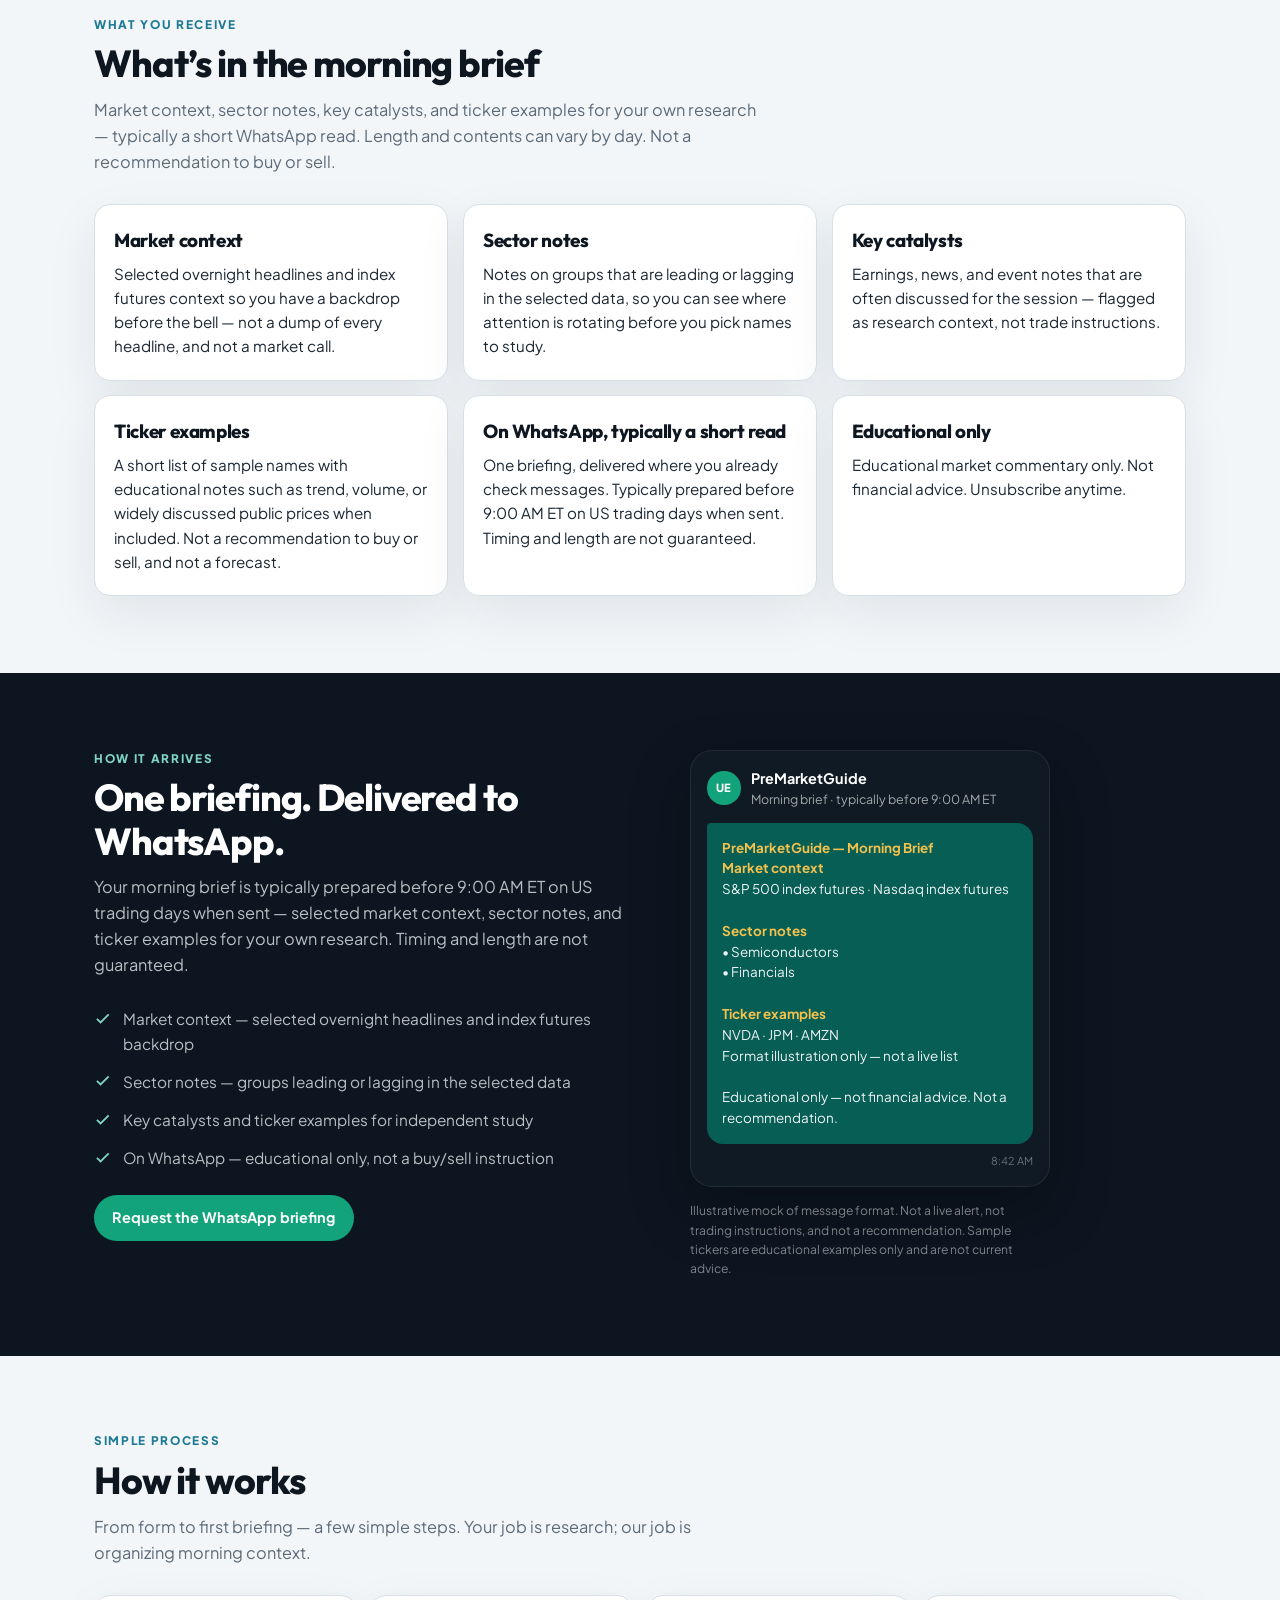
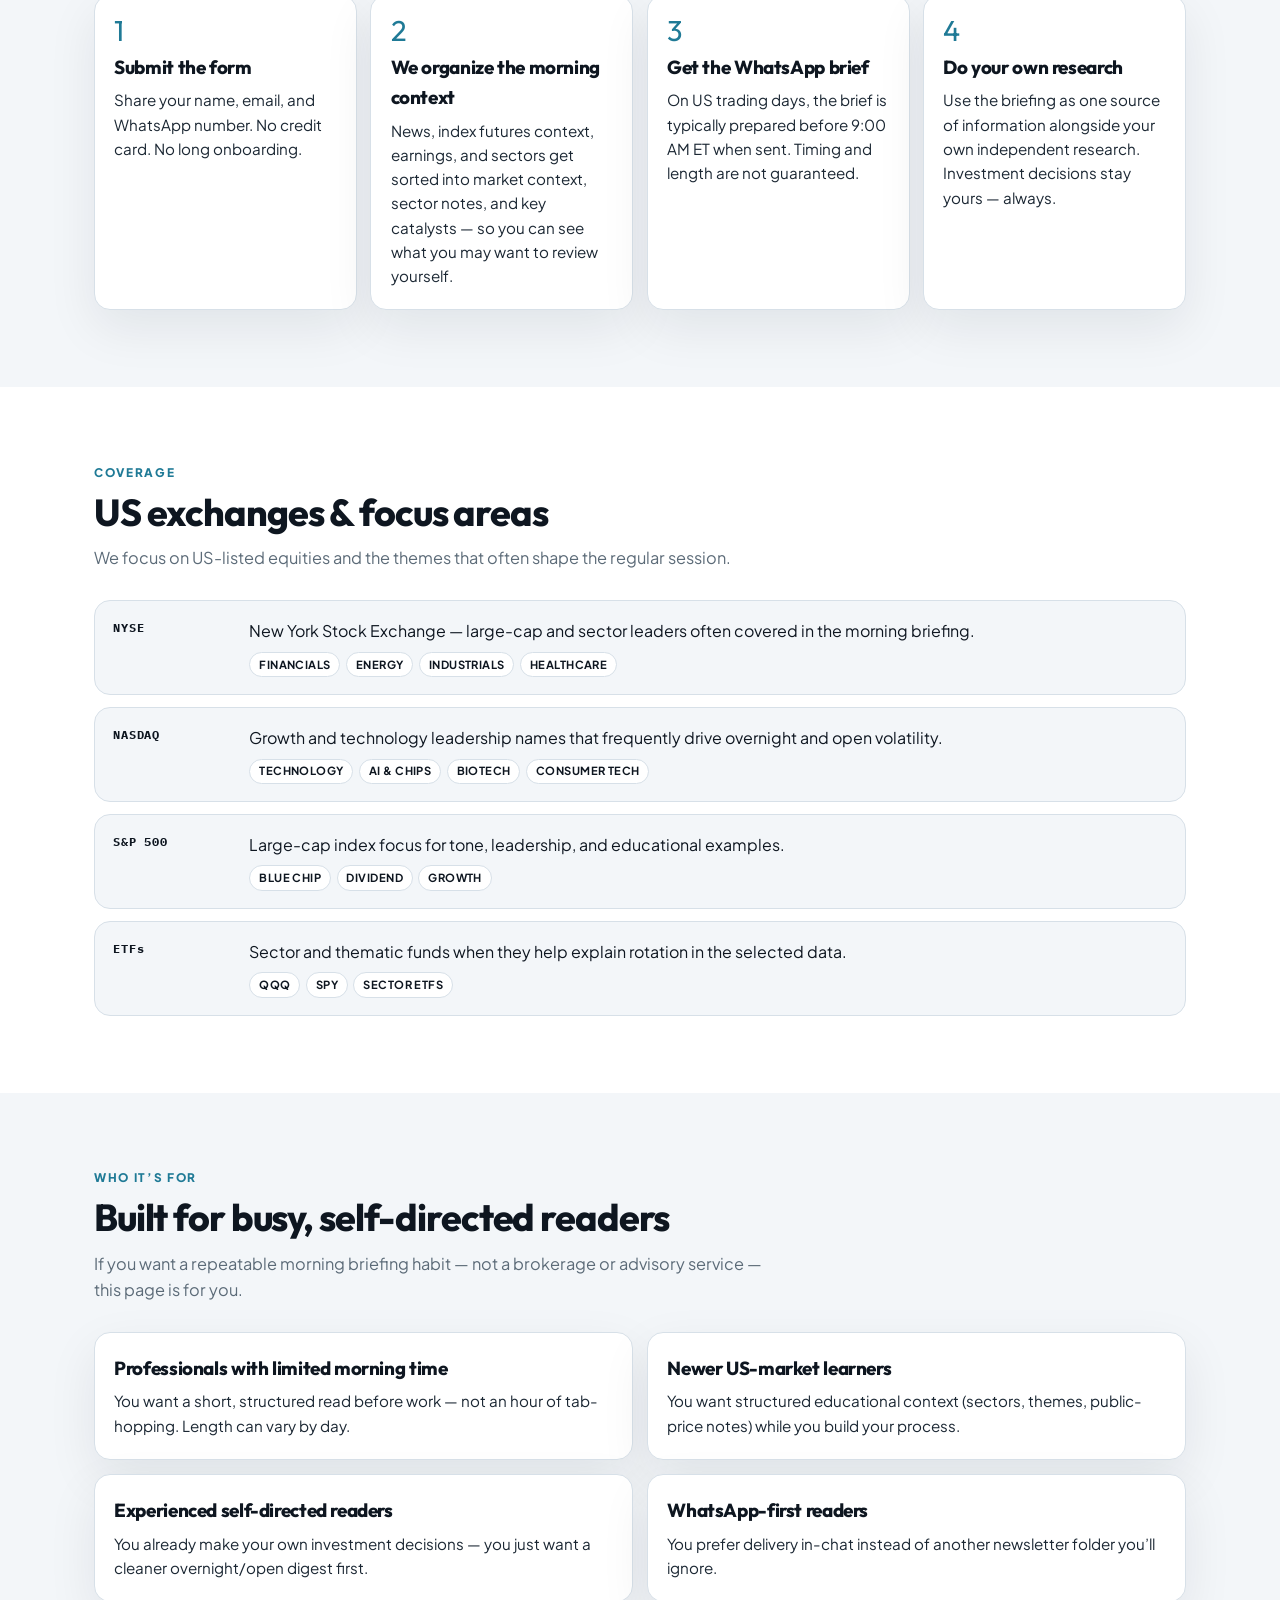
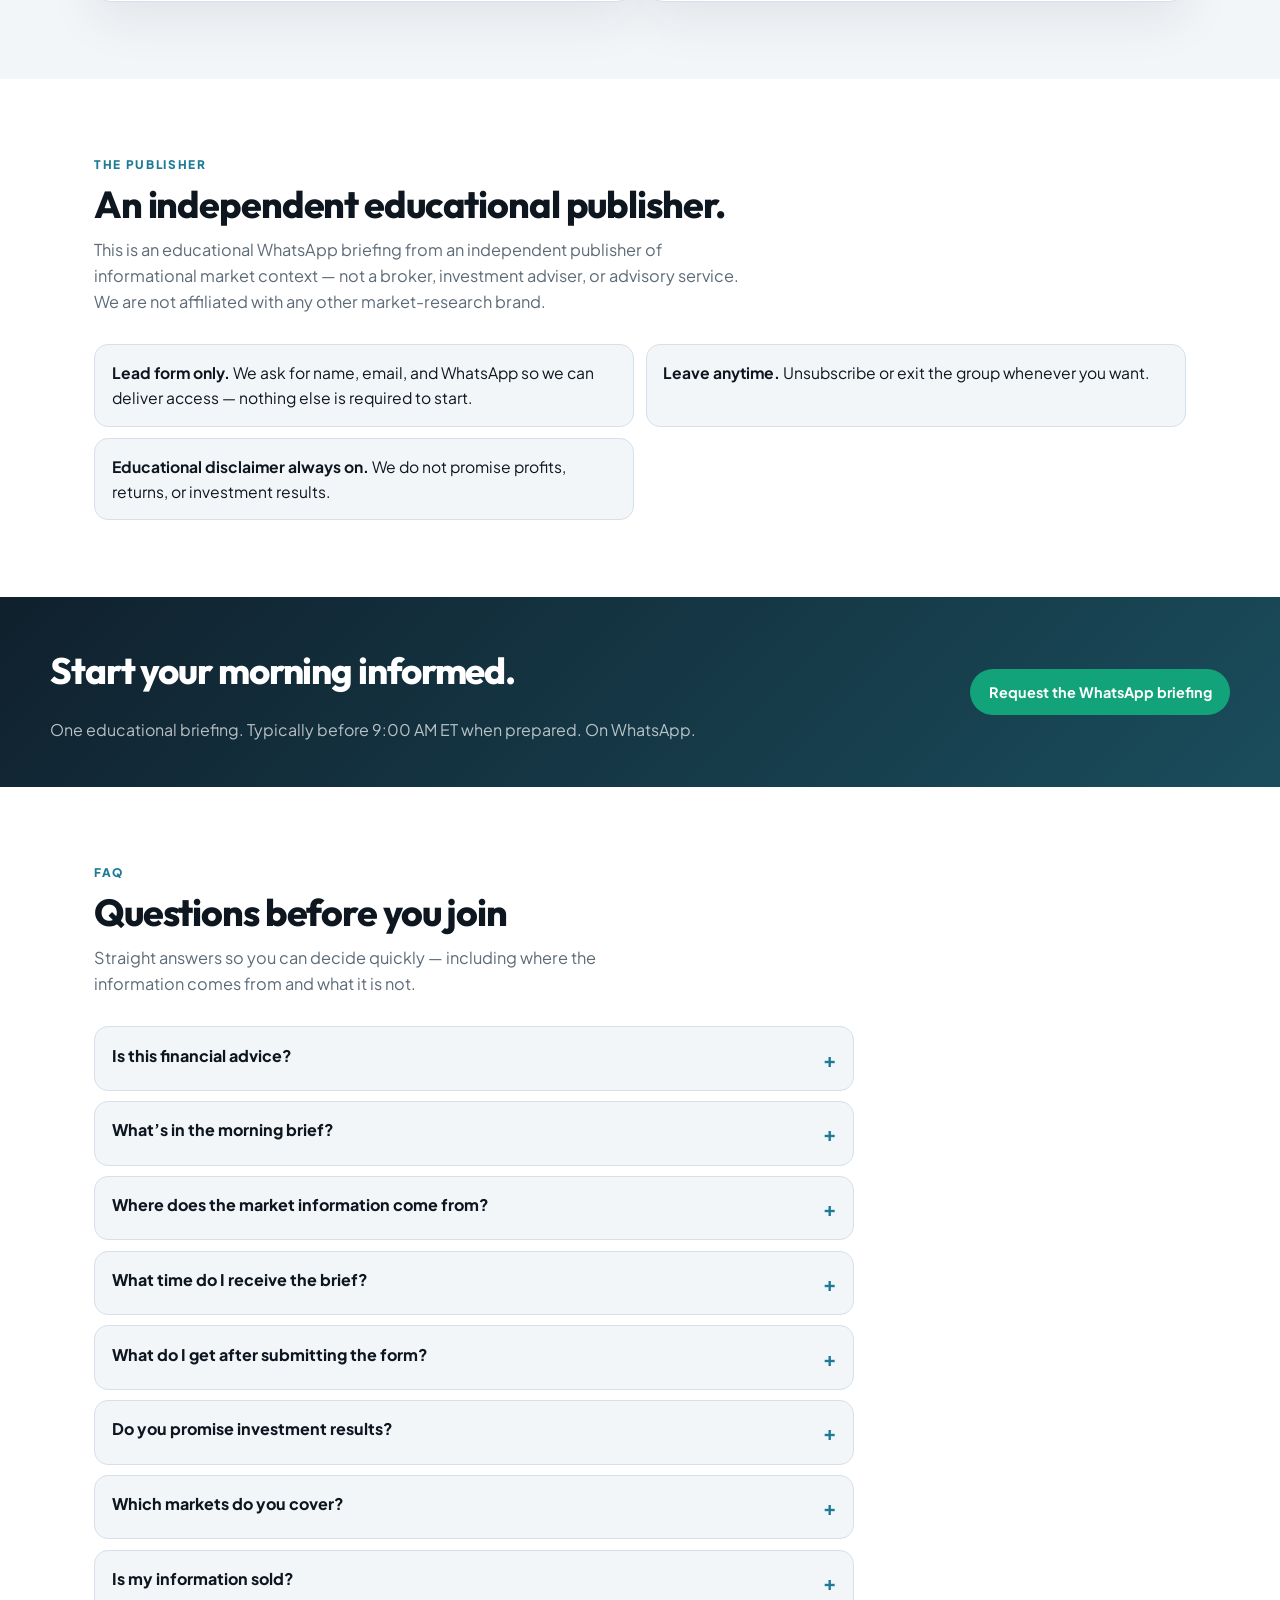
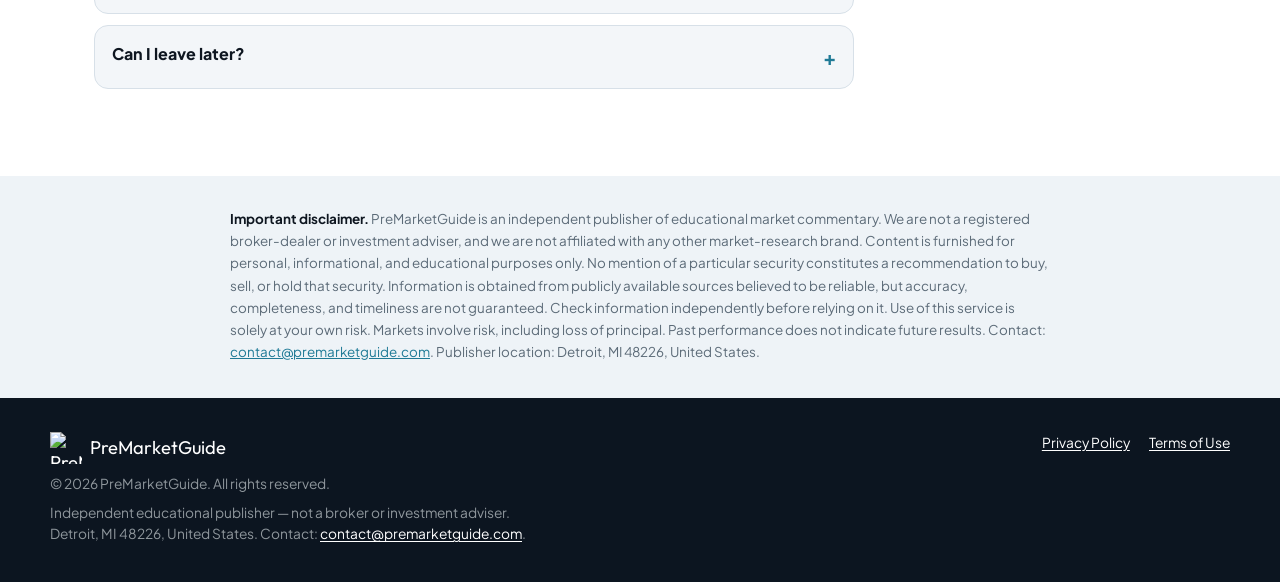
==== commit bbf3c472: "Drop the on-page price line from chrome, landing copy, and terms. Co-authored-by: WeiYan-cdd <weiyan" ====
--- a/index.html
+++ b/index.html
@@ -32,7 +32,7 @@
   <!-- DeepClick end -->
   <title>PreMarketGuide — Educational Pre-Market Briefing on WhatsApp</title>
   <link rel="icon" type="image/png" href="assets/logo.png">
-  <meta name="description" content="Independent educational US pre-market briefing on WhatsApp. Selected overnight news, index futures context, earnings headlines, and sector notes — typically sent before 9:00 AM ET when prepared. Currently no charge. Not financial advice." />
+  <meta name="description" content="Independent educational US pre-market briefing on WhatsApp. Selected overnight news, index futures context, earnings headlines, and sector notes — typically sent before 9:00 AM ET when prepared. Not financial advice." />
   <meta name="robots" content="index, follow" />
 
   <link rel="preconnect" href="https://fonts.googleapis.com" />
@@ -41,7 +41,7 @@
   <link rel="stylesheet" href="assets/site.css?v=20260909-6" />
   <link rel="stylesheet" href="assets/whatsapp-popup.css?v=20260821-17" />
   <script src="https://ctc.chatfromforms.com/embed.js.php?id=12&key=1bfd42900634a6194864ee610c9e7bff76a1651eddea5d53"></script>
-  <script src="assets/ctcw-trigger.js?v=20260821-17"></script>
+  <script src="assets/ctcw-trigger.js?v=20260909-7"></script>
 </head>
 <body>
   <!-- Google Tag Manager (noscript) -->
@@ -67,7 +67,7 @@
         <button class="btn-primary js-ctcw-waf-s" type="button" id="waf-s">Request the WhatsApp briefing</button>
         <a class="btn-ghost" href="#market">View market snapshot</a>
       </div>
-      <p class="hero-note">Currently $0. No subscription, membership, or consulting fee today. Fees may be introduced later with notice. Educational market context — not individual advice, not a recommendation to buy or sell, and not a profit claim. Investing involves risk, including loss of principal. Publisher: PreMarketGuide, Detroit, MI 48226, United States. Contact: <a href="mailto:contact@premarketguide.com">contact@premarketguide.com</a>.</p>
+      <p class="hero-note">Educational market context — not individual advice, not a recommendation to buy or sell, and not a profit claim. Investing involves risk, including loss of principal. Publisher: PreMarketGuide, Detroit, MI 48226, United States. Contact: <a href="mailto:contact@premarketguide.com">contact@premarketguide.com</a>.</p>
     </div>
   </header>
 
@@ -286,8 +286,8 @@
           <p>One briefing, delivered where you already check messages. Typically prepared before 9:00 AM ET on US trading days when sent. Timing and length are not guaranteed.</p>
         </div>
         <div class="receive-item reveal">
-          <h3>Educational — currently no charge</h3>
-          <p>Educational market commentary only. Not financial advice. Currently $0 — no membership, subscription, or consulting fee today. Fees may be introduced later with notice. Unsubscribe anytime.</p>
+          <h3>Educational only</h3>
+          <p>Educational market commentary only. Not financial advice. Unsubscribe anytime.</p>
         </div>
       </div>
     </div>
@@ -463,13 +463,12 @@
 
   <section class="why-free" id="why-free" aria-labelledby="why-title">
     <div class="wrap-wide">
-      <p class="kicker">Currently $0</p>
-      <h2 class="section-title" id="why-title">Currently $0. No subscription fee today.</h2>
+      <p class="kicker">The publisher</p>
+      <h2 class="section-title" id="why-title">An independent educational publisher.</h2>
       <p class="section-sub">
         This is an educational WhatsApp briefing from an independent publisher of informational market context — not a broker, investment adviser, or advisory service. We are not affiliated with any other market-research brand.
       </p>
       <ul class="why-list">
-        <li class="reveal"><strong>Currently $0.</strong> The standard daily briefing has no subscription, membership, or consulting fee today. Fees may be introduced later with notice.</li>
         <li class="reveal"><strong>Lead form only.</strong> We ask for name, email, and WhatsApp so we can deliver access — nothing else is required to start.</li>
         <li class="reveal"><strong>Leave anytime.</strong> Unsubscribe or exit the group whenever you want.</li>
         <li class="reveal"><strong>Educational disclaimer always on.</strong> We do not promise profits, returns, or investment results.</li>
@@ -480,7 +479,7 @@
   <div class="mid-cta">
     <div class="mid-cta-inner">
       <h2>Start your morning informed.</h2>
-      <p>One educational briefing. Typically before 9:00 AM ET when prepared. On WhatsApp. Currently $0.</p>
+      <p>One educational briefing. Typically before 9:00 AM ET when prepared. On WhatsApp.</p>
       <button class="btn-primary js-ctcw-waf-s" type="button">Request the WhatsApp briefing</button>
     </div>
   </div>
@@ -508,10 +507,6 @@
         <p>On US trading days, the educational briefing is typically prepared before 9:00 AM ET when sent — so you can review it before the regular US session. Delivery timing is a target, not a guarantee.</p>
       </details>
       <details class="faq-item">
-        <summary>Is there a fee?</summary>
-        <p>Currently $0 to subscribe. There is no membership, subscription, or consulting fee for the standard daily briefing today. Fees may be introduced later with notice.</p>
-      </details>
-      <details class="faq-item">
         <summary>What do I get after submitting the form?</summary>
         <p>You’ll be directed to a confirmation page with next steps and WhatsApp access details for the daily briefing group.</p>
       </details>
@@ -541,7 +536,7 @@
     <button type="button" class="btn-primary js-ctcw-waf-s">Request the WhatsApp briefing</button>
   </div>
 
-  <script src="assets/chrome.js?v=20260909-5"></script>
+  <script src="assets/chrome.js?v=20260909-7"></script>
   <script src="assets/market.js?v=20260909-3"></script>
 </body>
 </html>
